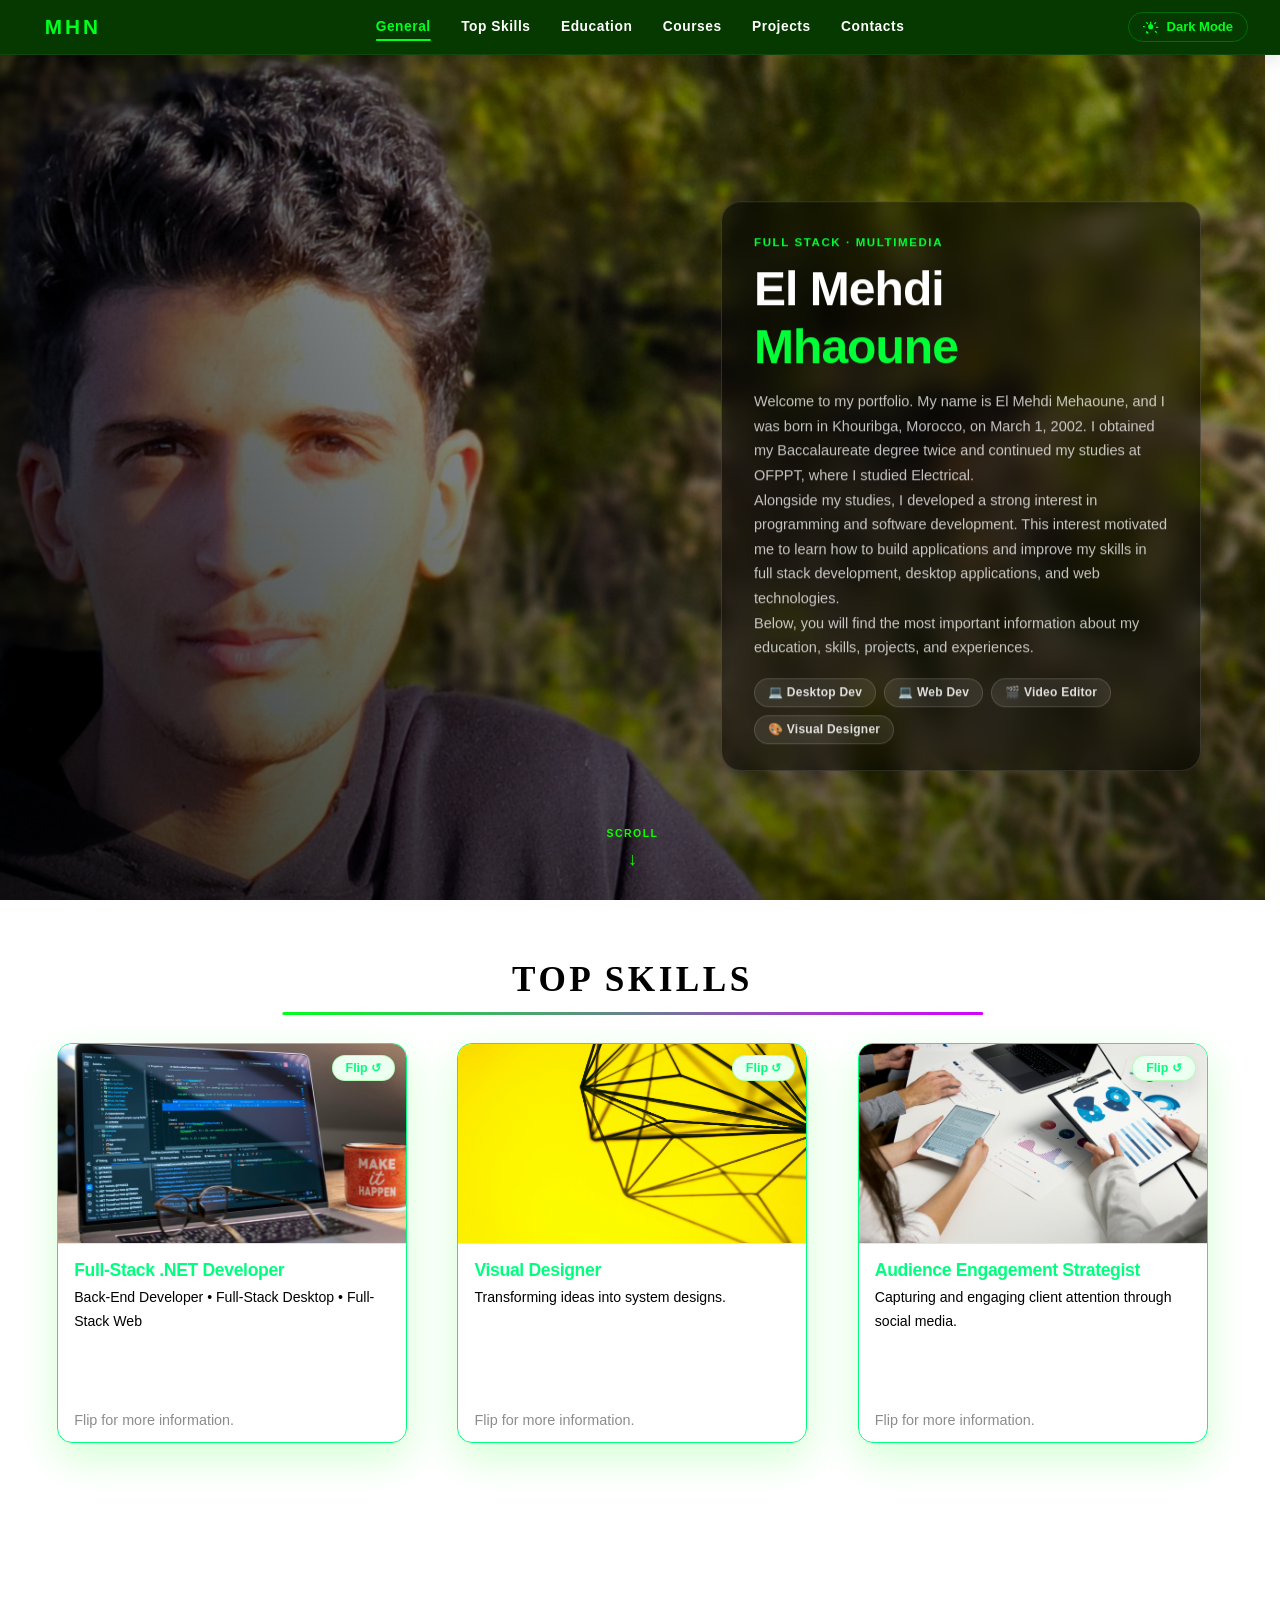
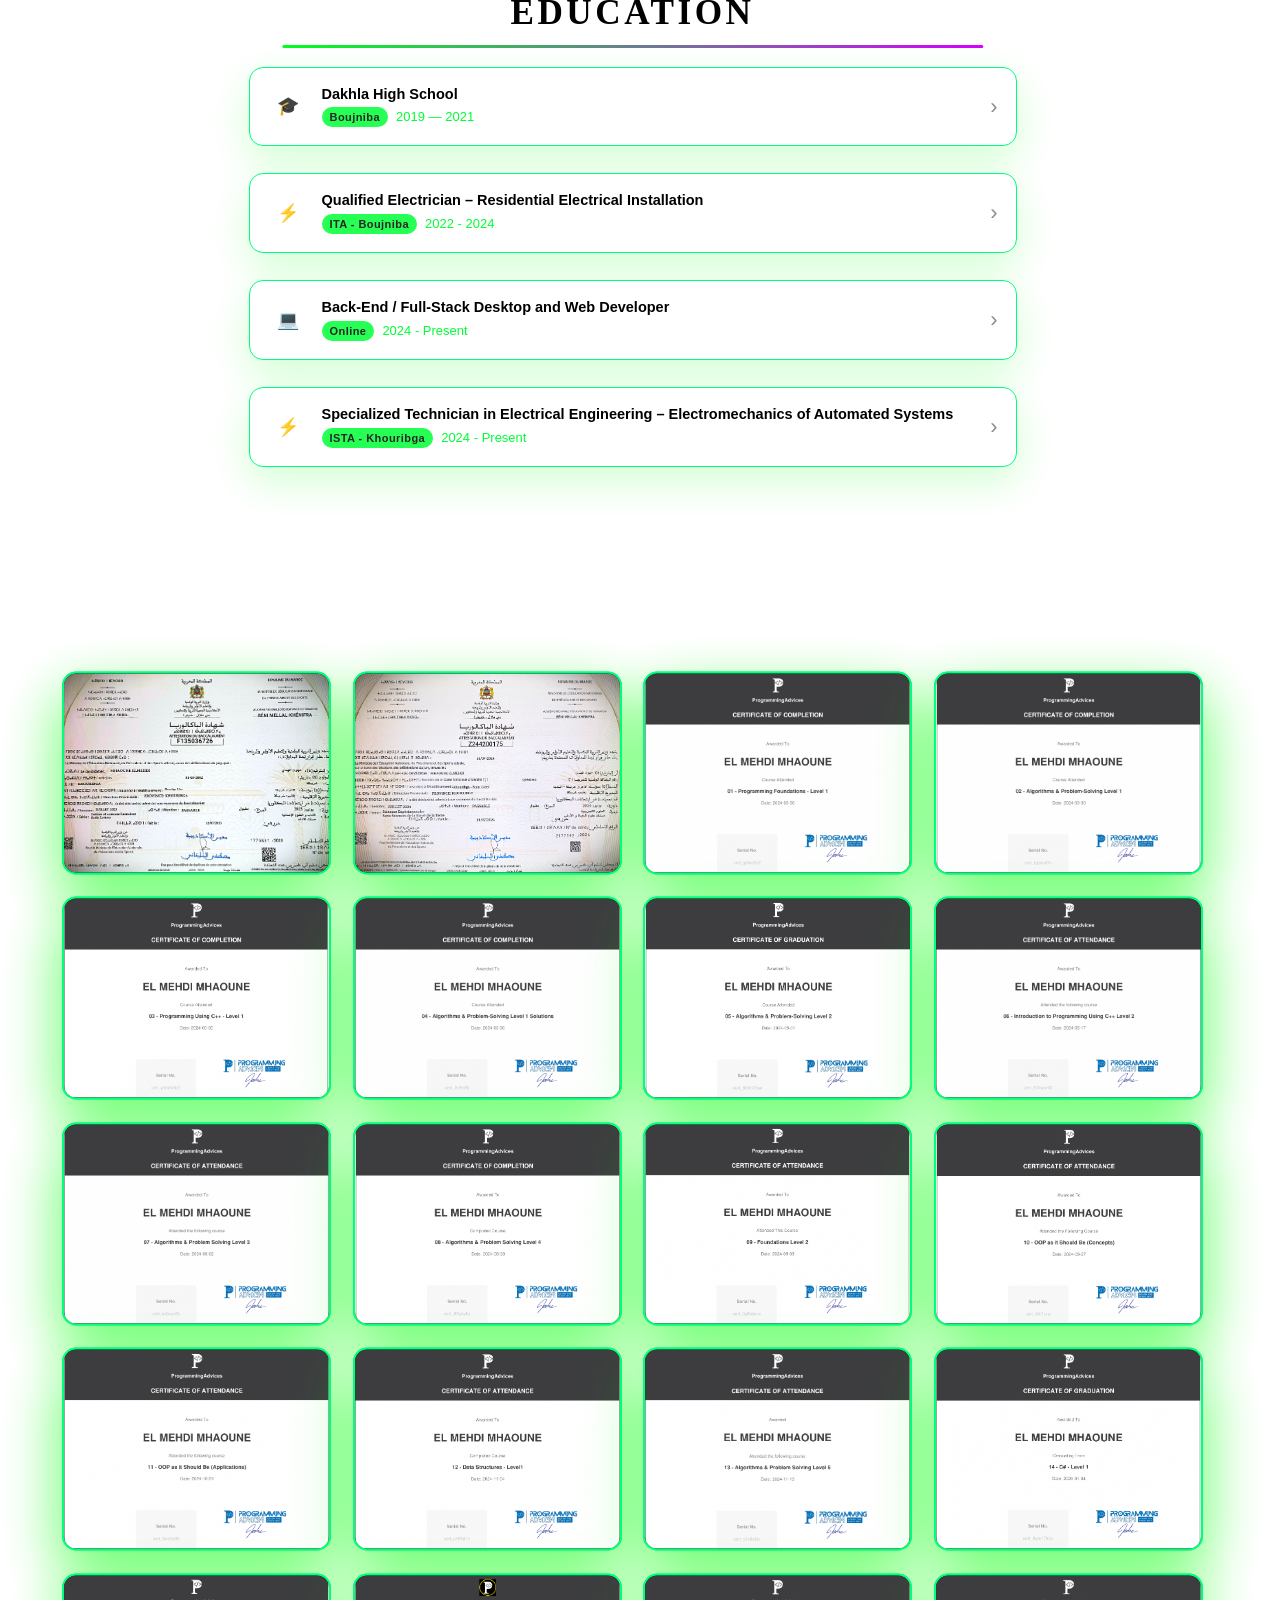
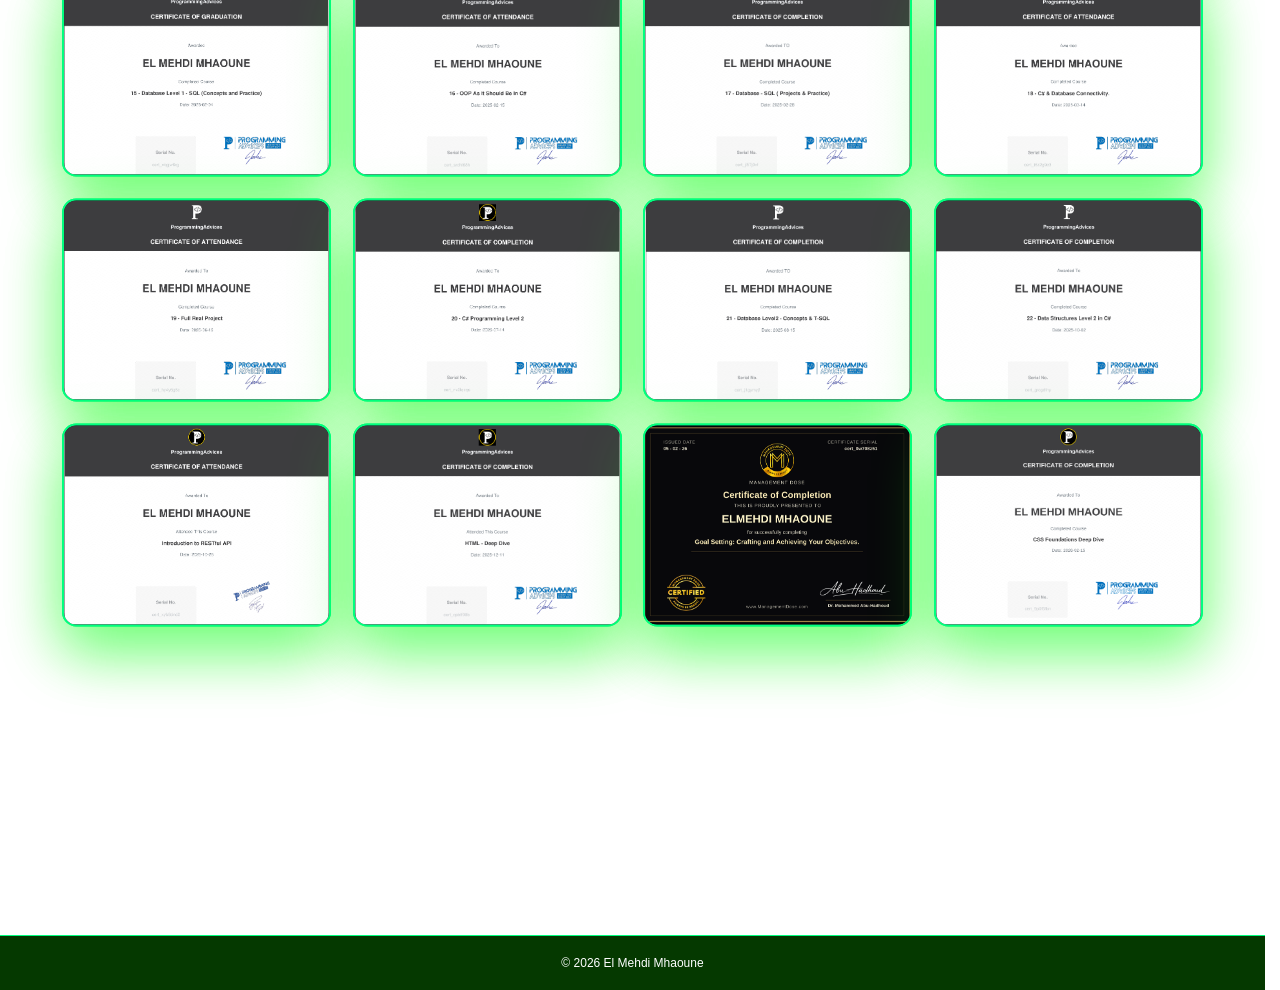
==== index.html @ 5d8e8576 "fix: use relative paths for CSS and images" ====
<!doctype html>
<html lang="en">
  <head>
    <meta charset="UTF-8" />
    <meta name="viewport" content="width=device-width, initial-scale=1.0" />
    <title>El Mehdi Mhaoune</title>

    <link rel="stylesheet" href="./CSS/Style/Global.css" />
    <link rel="stylesheet" href="./CSS/Style/Projects.css" />
    <link rel="stylesheet" href="./CSS/CSSAnimations/ProjectsAnimation.css" />
    <link rel="stylesheet" href="./CSS/Style/TopSkills.css" />
    <link rel="stylesheet" href="./CSS/CSSAnimations/TopSkillsAnimation.css" />
    <link rel="stylesheet" href="./CSS/Style/General.css" />
    <link rel="stylesheet" href="./CSS/CSSAnimations/GeneralAnimation.css" />
    <link rel="stylesheet" href="./CSS/Style/Contacts.css" />
    <link rel="stylesheet" href="./CSS/CSSAnimations/ContactsAnimation.css" />
    <link rel="stylesheet" href="./CSS/Style/certifications.css" />
    <link
      rel="stylesheet"
      href="./CSS/CSSAnimations/certificationsAnimation.css"
    />
    <link rel="stylesheet" href="./CSS/Style/Educations.css" />
    <link rel="stylesheet" href="./CSS/CSSAnimations/EducationsAnimation.css" />

    <script src="./JS/Global.js" defer></script>
    <script src="./JS/Projects.js" defer></script>
    <script src="./JS/General.js" defer></script>
    <script src="./JS/TopSkills.js" defer></script>
    <script src="./JS/Education.js" defer></script>
    <script src="./JS/certifications.js" defer></script>
    <script src="./JS/Contacts.js" defer></script>
  </head>

  <body>
    <nav>
      <div class="nav-inner">
        <a class="nav-brand" href="#general">MHN</a>

        <ul>
          <li><a href="#general">General</a></li>
          <li><a href="#TopSkills">Top Skills</a></li>
          <li><a href="#education">Education</a></li>
          <li><a href="#certifications">Courses</a></li>
          <li><a href="#projects">Projects</a></li>
          <li><a href="#contacts">Contacts</a></li>
        </ul>

        <button
          id="themeToggle"
          class="theme-toggle"
          type="button"
          aria-pressed="false"
          aria-label="Toggle dark or light theme"
        >
          <svg viewBox="0 0 24 24" aria-hidden="true">
            <path
              fill="currentColor"
              d="M12 4a1 1 0 0 1 1 1V7a1 1 0 0 1-2 0V5a1 1 0 0 1 1-1Zm0 12a4 4 0 1 0 0-8 4 4 0 0 0 0 8Zm8-5a1 1 0 0 1 1 1h2a1 1 0 0 1 0 2h-2a1 1 0 0 1-1-1 1 1 0 0 1 1-1ZM3 12a1 1 0 0 1-1 1H0a1 1 0 0 1 0-2h2a1 1 0 0 1 1 1Zm15.66 6.66a1 1 0 0 1 1.41 0l1.42 1.42a1 1 0 0 1-1.42 1.41l-1.41-1.41a1 1 0 0 1 0-1.42ZM4.93 4.93a1 1 0 0 1 1.41 0L7.76 6.34A1 1 0 0 1 6.34 7.76L4.93 6.34a1 1 0 0 1 0-1.41Zm0 14.14a1 1 0 0 1 1.41 0l1.41 1.41A1 1 0 0 1 6.34 22.9l-1.41-1.41a1 1 0 0 1 0-1.41ZM19.07 4.93a1 1 0 0 1 1.41 0 1 1 0 0 1 0 1.41l-1.41 1.41A1 1 0 0 1 17.66 6.34l1.41-1.41Z"
            />
          </svg>
          <span>Toggle Theme</span>
        </button>
      </div>
    </nav>

    <main class="maincontainer">
      <!-- ── General ── -->
      <figure id="general" class="MainPicture">
        <!-- Background image -->
        <img class="bg" src="./Images/Mypicture.jpg" alt="El Mehdi Mhaoune" />

        <!-- Filter overlay -->
        <div class="bg-overlay"></div>

        <!-- Info card -->
        <div class="card">
          <div class="card-eyebrow">Full Stack · Multimedia</div>
          <h1 class="title">
            El Mehdi<br /><span class="title-accent">Mhaoune</span>
          </h1>
          <p class="description">
            Welcome to my portfolio. My name is El Mehdi Mehaoune, and I was
            born in Khouribga, Morocco, on March 1, 2002. I obtained my
            Baccalaureate degree twice and continued my studies at OFPPT, where
            I studied Electrical.<br />
            Alongside my studies, I developed a strong interest in programming
            and software development. This interest motivated me to learn how to
            build applications and improve my skills in full stack development,
            desktop applications, and web technologies.<br />
            Below, you will find the most important information about my
            education, skills, projects, and experiences.
          </p>
          <div class="card-tags">
            <span class="tag">💻 Desktop Dev</span>
            <span class="tag">💻 Web Dev</span>
            <span class="tag">🎬 Video Editor</span>
            <span class="tag">🎨 Visual Designer</span>
          </div>
        </div>

        <!-- Scroll hint -->
        <div class="scroll-hint">
          <span class="scroll-label">Scroll</span>
          <span class="scroll-arrow">↓</span>
        </div>
      </figure>

      <!-- ── Top Skills ── -->
      <section id="TopSkills" class="TopSkills">
        <h2 class="section-title">Top Skills</h2>
        <div class="TopSkillsContainer">
          <!-- Skill 1 -->
          <div class="tile" id="tile1">
            <div class="flip">
              <!-- Front -->
              <article class="face front">
                <img
                  class="hero"
                  src="./Images/Development_Picture.jpg"
                  loading="lazy"
                  alt="Full Stack Developer"
                />
                <div class="pad">
                  <h2 class="title">Full-Stack .NET Developer</h2>
                  <p class="tsmeta">
                    Back-End Developer • Full-Stack Desktop • Full-Stack Web
                  </p>
                </div>
                <div class="pad" style="padding-top: 0">
                  <p class="excerpt" style="color: var(--muted)">
                    Flip for more information.
                  </p>
                </div>
                <button class="flip-btn" data-tile="tile1">Flip ↺</button>
              </article>
              <!-- Back -->
              <article class="face back">
                <div class="back-pad">
                  <h2 class="title">Full-Stack .NET Developer</h2>
                  <p class="tsmeta">
                    Back-End Developer • Full-Stack Desktop • Full-Stack Web
                  </p>
                  <p class="excerpt">
                    Develop software projects using C++ and C# (.NET Framework),
                    building Windows Forms and Console applications. Currently
                    expanding into web development with HTML, CSS, and
                    JavaScript.
                  </p>
                </div>
                <div class="actions">
                  <button
                    class="read-more"
                    onclick="
                      document
                        .getElementById('projects')
                        .scrollIntoView({ behavior: 'smooth' })
                    "
                  >
                    See Projects
                  </button>
                  <button class="btn" data-tile="tile1">↩ Back</button>
                </div>
              </article>
            </div>
          </div>

          <!-- Skill 2 -->
          <div class="tile" id="tile2">
            <div class="flip">
              <!-- Front -->
              <article class="face front">
                <img
                  class="hero"
                  src="./Images/Visual_Designer.jpg"
                  loading="lazy"
                  alt="Visual Designer"
                />
                <div class="pad">
                  <h2 class="title">Visual Designer</h2>
                  <p class="tsmeta">Transforming ideas into system designs.</p>
                </div>
                <div class="pad" style="padding-top: 0">
                  <p class="excerpt" style="color: var(--muted)">
                    Flip for more information.
                  </p>
                </div>
                <button class="flip-btn" data-tile="tile2">Flip ↺</button>
              </article>
              <!-- Back -->
              <article class="face back">
                <div class="back-pad">
                  <h2 class="title">Visual Designer</h2>
                  <p class="tsmeta">Transforming ideas into system designs.</p>
                  <p class="excerpt">
                    Able to transform ideas into visual designs, including
                    logos, presentations, and applications. Skilled at combining
                    colors effectively and creating well-structured layouts with
                    proper visual balance.
                  </p>
                </div>
                <div class="actions">
                  <button class="btn" data-tile="tile2">↩ Back</button>
                </div>
              </article>
            </div>
          </div>

          <!-- Skill 3 -->
          <div class="tile" id="tile3">
            <div class="flip">
              <!-- Front -->
              <article class="face front">
                <img
                  class="hero"
                  src="./Images/marketing.jpg"
                  loading="lazy"
                  alt="Audience Engagement"
                />
                <div class="pad">
                  <h2 class="title">Audience Engagement Strategist</h2>
                  <p class="tsmeta">
                    Capturing and engaging client attention through social
                    media.
                  </p>
                </div>
                <div class="pad" style="padding-top: 0">
                  <p class="excerpt" style="color: var(--muted)">
                    Flip for more information.
                  </p>
                </div>
                <button class="flip-btn" data-tile="tile3">Flip ↺</button>
              </article>
              <!-- Back -->
              <article class="face back">
                <div class="back-pad">
                  <h2 class="title">Audience Engagement Strategist</h2>
                  <p class="tsmeta">
                    Capturing and engaging client attention through social
                    media.
                  </p>
                  <p class="excerpt">
                    Content Engagement Specialist leveraging consumer psychology
                    to attract and retain audience attention. Proficient in
                    video and photo editing, producing high-quality visual
                    content for presentations, social media, and marketing
                    materials.
                  </p>
                </div>
                <div class="actions">
                  <button class="btn" data-tile="tile3">↩ Back</button>
                </div>
              </article>
            </div>
          </div>
        </div>
      </section>

      <!-- ── Education ── -->
      <section id="education" class="educations">
        <h2 class="section-title">Education</h2>

        <div class="edu-timeline">
          <details class="edu-card" style="--i: 1">
            <summary class="edu-summary">
              <span class="edu-icon">🎓</span>
              <span class="edu-summary-body">
                <span class="edu-title">Dakhla High School</span>
                <span class="edu-meta">
                  <span class="edu-badge">Boujniba</span>
                  <span class="when">2019 — 2021</span>
                </span>
              </span>
              <span class="edu-arrow">›</span>
            </summary>
            <div class="edu-body">
              <ul class="clean muted">
                <li>
                  I studied at Dakhla Qualifying High School for two years, but
                  I was not successful in obtaining the Baccalaureate diploma.
                  After two years, I decided to pursue it again and obtained a
                  Baccalaureate in Literature and Human Sciences, followed by
                  another Baccalaureate in Life and Earth Sciences through the
                  Free Baccalaureate (Bac Libre) system.
                </li>
              </ul>
            </div>
          </details>

          <details class="edu-card" style="--i: 2">
            <summary class="edu-summary">
              <span class="edu-icon">⚡</span>
              <span class="edu-summary-body">
                <span class="edu-title"
                  >Qualified Electrician – Residential Electrical
                  Installation</span
                >
                <span class="edu-meta">
                  <span class="edu-badge">ITA - Boujniba</span>
                  <span class="when">2022 - 2024</span>
                </span>
              </span>
              <span class="edu-arrow">›</span>
            </summary>
            <div class="edu-body">
              <ul class="clean muted">
                <li>
                  I studied at ITA Boujniba for two years, where I developed
                  several practical skills during my training. I learned how to
                  install a complete residential electrical system from scratch,
                  including wiring, circuit installation, and safety procedures.
                  I also learned how to diagnose electrical faults and
                  troubleshoot problems in electrical installations, trying to
                  find appropriate and effective solutions. In addition, I
                  gained hands-on experience working with electrical tools and
                  equipment, reading basic electrical diagrams, and following
                  proper installation standards.
                </li>
              </ul>
            </div>
          </details>

          <details class="edu-card" style="--i: 3">
            <summary class="edu-summary">
              <span class="edu-icon">💻</span>
              <span class="edu-summary-body">
                <span class="edu-title"
                  >Back-End / Full-Stack Desktop and Web Developer</span
                >
                <span class="edu-meta">
                  <span class="edu-badge">Online</span>
                  <span class="when">2024 - Present</span>
                </span>
              </span>
              <span class="edu-arrow">›</span>
            </summary>
            <div class="edu-body">
              <ul class="clean muted">
                <li>
                  Over the past two years, I have built a solid foundation in
                  software development by learning several programming
                  languages, frameworks, and development practices. I studied
                  programming with C++ and C#, focusing on problem-solving
                  techniques using algorithms and data structures. During this
                  period, I practiced solving programming problems and
                  implementing efficient solutions using structured logic.
                </li>
                <li>
                  I gained experience with the .NET Framework and .NET Core,
                  applying Object-Oriented Programming principles to design
                  maintainable and scalable applications. I also learned how to
                  structure applications using the Three-Tier Architecture,
                  separating the presentation, business logic, and data access
                  layers.
                </li>
                <li>
                  On the data side, I worked extensively with SQL, writing
                  queries, designing Relational Schema, and modeling databases
                  using Entity–Relationship Diagram. I used ADO.NET and Language
                  Integrated Query to interact with databases and manipulate
                  data efficiently within applications.
                </li>
                <li>
                  I also developed desktop applications using Windows Forms and
                  explored lower-level system interaction through the Win32 API.
                  In addition, I gained basic knowledge of web technologies such
                  as HTML, CSS, and JavaScript, as well as building and
                  interacting with Application Programming Interface services.
                </li>
                <li>
                  Throughout this learning process, I built several practical
                  projects that helped me strengthen my skills in debugging,
                  writing clean and maintainable code, and understanding how to
                  design complete software solutions from database design to
                  user interface implementation.
                </li>
              </ul>
            </div>
          </details>

          <details class="edu-card" style="--i: 4">
            <summary class="edu-summary">
              <span class="edu-icon">⚡</span>
              <span class="edu-summary-body">
                <span class="edu-title"
                  >Specialized Technician in Electrical Engineering –
                  Electromechanics of Automated Systems</span
                >
                <span class="edu-meta">
                  <span class="edu-badge">ISTA - Khouribga</span>
                  <span class="when">2024 - Present</span>
                </span>
              </span>
              <span class="edu-arrow">›</span>
            </summary>
            <div class="edu-body">
              <ul class="clean muted">
                <li>
                  During my training as a Specialized Technician in Electrical
                  Engineering – Electromechanics of Automated Systems at OFPPT,
                  I learned the basic fundamentals of industrial electricity and
                  electromechanical systems. I gained basic knowledge in reading
                  electrical diagrams, understanding electrical components, and
                  working with electrical panels (tableaux électriques). I
                  studied the principles of direct current (DC) and alternating
                  current (AC) and how they are used in electrical systems.
                </li>
                <li>
                  I was also introduced to industrial automation, including
                  basic work with TIA Portal and Siemens programs for PLC
                  systems. In addition, I gained introductory knowledge of
                  electronic circuit design using Proteus Design Suite, and
                  learned to use basic electrical tools and measurement devices
                  while following electrical safety practices.
                </li>
              </ul>
            </div>
          </details>
        </div>
      </section>

      <!-- ── certifications ── -->
      <section id="certifications" class="certifications">
        <h2 class="section-title">Certifications</h2>
        <div class="gallery" aria-label="Curated image grid">
          <!-- BAC Lettre -->
          <figure class="tile">
            <img
              class="thumb"
              src="/Images/BAC Lettre.png"
              loading="lazy"
              alt="Literature and Human Sciences"
            />
            <a href="#" aria-label="Open 1"></a>
            <figcaption class="caption">
              <span class="meta"
                ><span class="chip">Literature and Human Sciences</span>High
                schools Ibn Yassin – Khouribga</span
              >
            </figcaption>
            <div class="tile-description" hidden>
              <h3>Baccalaureate in Literature and Human Sciences</h3>
              <p>
                I obtained my Baccalaureate (free track) in Literature and Human
                Sciences at Lycée Ibn Yassin – Khouribga
              </p>
            </div>
          </figure>

          <!-- BAC SVT -->
          <figure class="tile">
            <img
              class="thumb"
              src="/Images/BAC SVT.png"
              loading="lazy"
              alt="Life and Earth Sciences"
            />
            <a href="#" aria-label="Open 2"></a>
            <figcaption class="caption">
              <span class="meta"
                ><span class="chip">Life and Earth Sciences</span>High schools
                Ibn Yassin – Khouribga</span
              >
            </figcaption>
            <div class="tile-description" hidden>
              <h3>Baccalaureate in Life and Earth Sciences</h3>
              <p>
                I obtained my Baccalaureate (free track) in Life and Earth
                Sciences at Lycée Ibn Yassin – Khouribga
              </p>
            </div>
          </figure>

          <!-- 1 -->
          <figure class="tile">
            <img
              class="thumb"
              src="/Images/Course N1.png"
              loading="lazy"
              alt="Course N1"
            />
            <a href="#" aria-label="Open 3"></a>
            <figcaption class="caption">
              <span class="meta"
                ><span class="chip">Foundations</span>Programming Advices</span
              >
            </figcaption>
            <div class="tile-description" hidden>
              <h3>Programming Foundations – Level 1</h3>
              <p>
                In this course I learned the fundamental concepts of programming
                before starting to write code. I understood how computers work,
                how data is represented and processed, and the difference
                between data, information, knowledge, and wisdom. I learned
                number systems like binary, hexadecimal, and octal and how to
                convert between them. I also learned about bits, bytes, memory
                concepts, and computer performance. The course introduced
                programming languages, translation tools like compilers and
                interpreters, and basic programming concepts such as variables,
                constants, and operations. This course helped me build a strong
                foundation and understand how computers think before learning
                any programming language.
              </p>
            </div>
          </figure>

          <!-- 2 -->
          <figure class="tile">
            <img
              class="thumb"
              src="/Images/Course N2.png"
              loading="lazy"
              alt="Course N2"
            />
            <a href="#" aria-label="Open 4"></a>
            <figcaption class="caption">
              <span class="meta"
                ><span class="chip">Problem Solving</span>Programming
                Advices</span
              >
            </figcaption>
            <div class="tile-description" hidden>
              <h3>Course: Algorithms and Problem Solving – Level 1</h3>
              <p>
                In this course I learned how to think and solve problems before
                writing code. I understood what an algorithm is and how to
                analyze problems logically. I practiced breaking complex
                problems into simple steps and designing solutions using
                flowcharts. I also learned how to identify inputs, processes,
                decisions, and outputs when solving problems. Through many
                practical exercises, this course helped me improve my
                problem-solving skills and build the right mindset for
                programming before using any programming language.
              </p>
            </div>
          </figure>

          <!-- 3 -->
          <figure class="tile">
            <img
              class="thumb"
              src="/Images/Course N3.png"
              loading="lazy"
              alt="Course N3"
            />
            <a href="#" aria-label="Open 5"></a>
            <figcaption class="caption">
              <span class="meta"
                ><span class="chip">C++</span>Programming Advices</span
              >
            </figcaption>
            <div class="tile-description" hidden>
              <h3>Course: Introduction to Programming with C++ – Level 1</h3>
              <p>
                In this course I learned the basics of programming using C++. I
                understood how to translate problem-solving thinking into real
                code. I practiced writing C++ programs using variables, data
                types, input and output, operators, conditions, and loops. I
                also learned how to organize code using functions and work with
                arrays, structures, and enums. This course helped me understand
                C++ as a programming tool and strengthened my ability to build
                structured programs and apply logical thinking in real coding.
              </p>
            </div>
          </figure>

          <!-- 4 -->
          <figure class="tile">
            <img
              class="thumb"
              src="/Images/Course N4.png"
              loading="lazy"
              alt="Course N4"
            />
            <a href="#" aria-label="Open 6"></a>
            <figcaption class="caption">
              <span class="meta"
                ><span class="chip">Clean Code</span>Programming Advices</span
              >
            </figcaption>
            <div class="tile-description" hidden>
              <h3>
                Course: Algorithms & Problem-Solving – Level 1 (Solutions)
              </h3>
              <p>
                In this course I improved my problem-solving skills by solving
                the same problems again using C++ with a clean and structured
                approach. I learned how to transform simple solutions into clean
                and readable code by applying the divide and conquer technique.
                I practiced breaking problems into smaller sub-problems and
                building solutions using small reusable functions. This course
                helped me reduce repeated code, improve code organization, and
                write programs that are easier to understand, maintain, and
                extend.
              </p>
            </div>
          </figure>

          <!-- 5 -->
          <figure class="tile">
            <img
              class="thumb"
              src="/Images/Course N5.png"
              loading="lazy"
              alt="Course N5"
            />
            <a href="#" aria-label="Open 7"></a>
            <figcaption class="caption">
              <span class="meta"
                ><span class="chip">Problem-Solving</span>Programming
                Advices</span
              >
            </figcaption>
            <div class="tile-description" hidden>
              <h3>Course: Algorithms & Problem-Solving – Level 2</h3>
              <p>
                In this course I practiced solving more complex programming
                problems using C++. I worked on many exercises that helped me
                improve my problem-solving speed and logical thinking. I learned
                new solution ideas by studying professional solutions and
                applying clean code and divide and conquer techniques. The
                course also introduced real programming projects, which helped
                me gain practical experience and move from solving problems to
                building complete programs.
              </p>
            </div>
          </figure>

          <!-- 6 -->
          <figure class="tile">
            <img
              class="thumb"
              src="/Images/Course N6.png"
              loading="lazy"
              alt="Course N6"
            />
            <a href="#" aria-label="Open 8"></a>
            <figcaption class="caption">
              <span class="meta"
                ><span class="chip">C++ – Level 2</span>Programming
                Advices</span
              >
            </figcaption>
            <div class="tile-description" hidden>
              <h3>Course: Introduction to Programming Using C++ – Level 2</h3>
              <p>
                In this course I learned advanced C++ programming concepts and
                improved my control over how programs work. I practiced
                debugging programs using professional tools and learned how to
                analyze execution step by step. I understood memory concepts
                such as pointers, references, stack and heap, and dynamic memory
                allocation. I also learned advanced functions, vectors, file
                handling, and exception handling. This course helped me write
                more reliable programs and understand deeply how C++ manages
                memory and program behavior.
              </p>
            </div>
          </figure>

          <!-- 7 -->
          <figure class="tile">
            <img
              class="thumb"
              src="/Images/Course N7.png"
              loading="lazy"
              alt="Course N7"
            />
            <a href="#" aria-label="Open 9"></a>
            <figcaption class="caption">
              <span class="meta"
                ><span class="chip">Problem Solving</span>Programming
                Advices</span
              >
            </figcaption>
            <div class="tile-description" hidden>
              <h3>Course: Algorithms & Problem Solving – Level 3</h3>
              <p>
                In this course I strengthened my programming experience by
                solving more advanced algorithmic problems using C++. I
                practiced applying clean code principles and the divide and
                conquer approach while working on challenging exercises. This
                course helped me improve my problem-solving speed, recognize
                common patterns, and handle more complex problems with
                confidence. I also worked on real programming projects, which
                helped me move from solving individual problems to building
                complete and structured programs.
              </p>
            </div>
          </figure>

          <!-- 8 -->
          <figure class="tile">
            <img
              class="thumb"
              src="/Images/Course N8.png"
              loading="lazy"
              alt="Course N8"
            />
            <a href="#" aria-label="Open 10"></a>
            <figcaption class="caption">
              <span class="meta"
                ><span class="chip">Problem Solving</span>Programming
                Advices</span
              >
            </figcaption>
            <div class="tile-description" hidden>
              <h3>Course: Algorithms & Problem Solving – Level 4</h3>
              <p>
                In this course I strengthened my programming experience by
                solving many advanced algorithmic problems using C++. I
                practiced applying clean code principles and divide and conquer
                techniques while working on a large set of challenging problems.
                This course helped me improve my analytical thinking, handle
                complex logic, and maintain structured solutions even with
                bigger problems. I also worked on realistic programming projects
                that helped me gain deeper experience and prepare for real-world
                programming challenges.
              </p>
            </div>
          </figure>

          <!-- 9 -->
          <figure class="tile">
            <img
              class="thumb"
              src="/Images/Course N9.png"
              loading="lazy"
              alt="Course N9"
            />
            <a href="#" aria-label="Open 11"></a>
            <figcaption class="caption">
              <span class="meta"
                ><span class="chip">Networking</span>Programming Advices</span
              >
            </figcaption>
            <div class="tile-description" hidden>
              <h3>Course: Foundation level 2</h3>
              <p>
                I learned how networks work and how devices connect and
                communicate. I learned about network types (LAN, MAN, WAN),
                components (routers, switches, modems), and their roles. I
                learned how data is sent in packets and how TCP ensures reliable
                delivery. I learned about IPv4 and IPv6, subnet masks, NAT,
                DHCP, ports and sockets, and MAC addresses. I learned how VPNs
                secure connections, the difference between Internet and WWW, how
                browsers and HTTP/HTTPS work, and how domains, URLs, subdomains,
                and DNS identify and locate web resources. I also learned how
                FTP transfers files between client and server. This course gave
                me a clear understanding of networking, internet protocols, and
                web addressing, and how all these parts work together to make
                the internet function.
              </p>
            </div>
          </figure>

          <!-- 10 -->
          <figure class="tile">
            <img
              class="thumb"
              src="/Images/Course N10.png"
              loading="lazy"
              alt="Course N10"
            />
            <a href="#" aria-label="Open 12"></a>
            <figcaption class="caption">
              <span class="meta"
                ><span class="chip">OOP</span>Programming Advices</span
              >
            </figcaption>
            <div class="tile-description" hidden>
              <h3>Course: OOP as it Should Be – Concepts</h3>
              <p>
                In this course I learned Object-Oriented Programming (OOP) the
                right way, focusing on design rather than just syntax. I
                practiced designing and using classes and objects correctly,
                understanding how objects work in memory, and applying concepts
                like encapsulation, abstraction, constructors, destructors, and
                copy constructors. I also learned to use static members,
                inheritance, polymorphism, virtual functions, and dynamic
                binding properly. In addition, I explored interfaces, abstract
                classes, and pure virtual functions, and practiced organizing
                code using libraries and reusable components. Through small
                projects like a calculator, string library, date library, and
                period class design, I applied OOP concepts to real problems,
                reinforcing clean and maintainable design thinking. This course
                helped me move from procedural coding to confident OOP-based
                design.
              </p>
            </div>
          </figure>

          <!-- 11 -->
          <figure class="tile">
            <img
              class="thumb"
              src="/Images/Course N11.png"
              loading="lazy"
              alt="Course N11"
            />
            <a href="#" aria-label="Open 13"></a>
            <figcaption class="caption">
              <span class="meta"
                ><span class="chip">OOP 2</span>Programming Advices</span
              >
            </figcaption>
            <div class="tile-description" hidden>
              <h3>Course: OOP as it Should Be – Applications</h3>
              <p>
                In this course I learned how to apply Object-Oriented
                Programming (OOP) concepts to build real-world applications and
                complete software systems. I practiced designing and structuring
                large programs using encapsulation, abstraction, inheritance,
                and polymorphism. I also learned to create reusable libraries,
                handle permissions, validation, logging, and apply security
                rules professionally. Through project-based learning, I built
                systems like a utility library, input & validation library, a
                complete bank system with users, login, logs, and multiple
                extensions, and a currency exchange system. This course helped
                me move from understanding OOP concepts to executing them in
                real software, managing complexity, and writing maintainable,
                scalable, and professional OOP code.
              </p>
            </div>
          </figure>

          <!-- 12 -->
          <figure class="tile">
            <img
              class="thumb"
              src="/Images/Course N12.png"
              loading="lazy"
              alt="Course N12"
            />
            <a href="#" aria-label="Open 14"></a>
            <figcaption class="caption">
              <span class="meta"
                ><span class="chip">Data Structures</span>Programming
                Advices</span
              >
            </figcaption>
            <div class="tile-description" hidden>
              <h3>Course: Data Structures – Level 1</h3>
              <p>
                In this course I learned how to organize and manage data
                efficiently using core data structures. I practiced working with
                arrays, matrices, stacks, queues, vectors, and linked lists
                (singly, doubly, and circular). I also learned the concept of
                Abstract Data Types (ADT), basic maps and unions, and how to
                analyze performance using Time & Space Complexity (Big O
                notation). Through practical exercises, I understood why each
                data structure exists, when to use it, and how to perform
                operations like insert, delete, and find correctly. This course
                helped me build a solid foundation in data structures, preparing
                me for advanced structures, algorithms, and real-world
                problem-solving.
              </p>
            </div>
          </figure>

          <!-- 13 -->
          <figure class="tile">
            <img
              class="thumb"
              src="/Images/Course N13.png"
              loading="lazy"
              alt="Course N13"
            />
            <a href="#" aria-label="Open 15"></a>
            <figcaption class="caption">
              <span class="meta"
                ><span class="chip">Problem Solving</span>Programming
                Advices</span
              >
            </figcaption>
            <div class="tile-description" hidden>
              <h3>Course: Algorithms & Problem Solving – Level 5</h3>
              <p>
                In this course I practiced applying data structures and
                problem-solving skills through real projects and extended
                exercises. I reinforced my understanding of arrays, stacks,
                queues, linked lists, and Big O notation by using them in
                evolving systems with multiple requirements. I learned how to
                solve complex problems using structured thinking, extend
                existing projects safely, and handle growing functionality
                without losing control. Through project-based learning, I gained
                experience simulating real-world software development, including
                changing requirements and feature growth. This course helped me
                consolidate Part One of the programming roadmap, building
                confidence in my algorithmic thinking, data structure usage, and
                readiness for advanced programming and C# desktop development.
              </p>
            </div>
          </figure>

          <!-- 14 -->
          <figure class="tile">
            <img
              class="thumb"
              src="/Images/Course N14.png"
              loading="lazy"
              alt="Course N14"
            />
            <a href="#" aria-label="Open 16"></a>
            <figcaption class="caption">
              <span class="meta"
                ><span class="chip">C#</span>Programming Advices</span
              >
            </figcaption>
            <div class="tile-description" hidden>
              <h3>Course: C# Level 1</h3>
              <p>
                In this course I learned how to set up the C# environment and
                the differences between libraries, frameworks, and platforms. I
                studied the .NET ecosystem, including .NET Framework, .NET Core,
                CLR architecture, and key components like CTS, CLS, JIT, GC, and
                assemblies. I practiced writing C# code, moving from C++ syntax
                to C#, using variables, data types, operators, control flow,
                arrays, type casting, methods, exceptions, and working with
                DateTime and strings. I also learned to handle user input, apply
                loops and conditionals, and perform array operations using
                System.Linq. The course introduced Windows Forms development,
                covering controls like TextBox, PictureBox, ComboBox, ListView,
                ProgressBar, and Dialogs, as well as event handling, drawing,
                and creating small projects such as a Pizza app and Tic-Tac-Toe
                game. Through hands-on projects, I practiced designing
                interactive desktop applications, using containers, menus,
                timers, and notifications. This course helped me build a solid
                foundation in C# programming and Windows Forms, preparing me to
                create complete, professional desktop applications.
              </p>
            </div>
          </figure>

          <!-- 15 -->
          <figure class="tile">
            <img
              class="thumb"
              src="/Images/Course N15.png"
              loading="lazy"
              alt="Course N15"
            />
            <a href="#" aria-label="Open 17"></a>
            <figcaption class="caption">
              <span class="meta"
                ><span class="chip">Database – Level 1</span>Programming
                Advices</span
              >
            </figcaption>
            <div class="tile-description" hidden>
              <h3>Course: Database – Level 1 (SQL: Concepts & Practice)</h3>
              <p>
                In this course I learned the foundations of databases and how to
                use SQL effectively as a core programming skill. I studied
                database concepts, including NULL, redundancy, integrity,
                constraints, and the difference between data structures and
                databases. I practiced designing databases correctly using ERD,
                converting them into relational schemas, and applying primary
                and foreign keys. I learned to write SQL confidently, covering
                DDL commands (Create, Alter, Drop), DML commands (Insert,
                Update, Delete), and queries using Select, Where, Group By,
                Having, and Joins. I also learned to use views and indexes
                properly, apply normalization (1NF → 3NF and beyond), and
                understand how design decisions affect database performance.
                Through practical exercises and real examples, I gained
                experience building database-driven applications and ensuring
                they are scalable, efficient, and maintainable. This course
                helped me master database design and SQL, saving development
                time and preparing me for advanced backend and database courses.
              </p>
            </div>
          </figure>

          <!-- 16 -->
          <figure class="tile">
            <img
              class="thumb"
              src="/Images/Course N16.png"
              loading="lazy"
              alt="Course N16"
            />
            <a href="#" aria-label="Open 18"></a>
            <figcaption class="caption">
              <span class="meta"
                ><span class="chip">OOP - C#</span>Programming Advices</span
              >
            </figcaption>
            <div class="tile-description" hidden>
              <h3>Course: OOP as It Should Be in C#</h3>
              <p>
                In this course I learned how to apply object-oriented
                programming principles correctly in C#. I practiced designing
                classes and objects with proper encapsulation, using access
                modifiers and properties instead of exposing fields. I learned
                to work with constructors, destructors, static members, and
                static classes effectively. I studied and applied the four OOP
                principles—encapsulation, abstraction, inheritance, and
                polymorphism—through small projects and exercises. I worked with
                abstract classes, interfaces, method overriding vs hiding,
                upcasting and downcasting, composition vs inheritance, sealed
                classes, and partial classes. The course emphasized writing
                clean, extensible, and maintainable OOP code, building reusable
                class libraries, and making design decisions that control
                complexity. It helped me bridge my theoretical OOP knowledge
                into practical C# programming and prepared me for larger,
                enterprise-level backend systems.
              </p>
            </div>
          </figure>

          <!-- 17 -->
          <figure class="tile">
            <img
              class="thumb"
              src="/Images/Course N17.png"
              loading="lazy"
              alt="Course N17"
            />
            <a href="#" aria-label="Open 19"></a>
            <figcaption class="caption">
              <span class="meta"
                ><span class="chip">Database – SQL</span>Programming
                Advices</span
              >
            </figcaption>
            <div class="tile-description" hidden>
              <h3>Course: Database – SQL (Projects & Practice)</h3>
              <p>
                In this course I learned how to turn database knowledge into
                real SQL mastery through hands-on projects. I practiced
                designing complete databases from requirements, converting them
                into ERDs and relational schemas, and applying normalization
                correctly in real scenarios. I worked with real datasets and
                learned how design choices affect performance and scalability. I
                built fluency in SQL by solving 50+ practical problems covering
                filtering, sorting, grouping, aggregation, complex joins,
                subqueries, views, calculated columns, CASE statements, UNIONs,
                EXISTS, and conditional logic. I also handled real-world
                scenarios such as clinics, libraries, clubs, rentals, online
                stores, self-referential relationships, GUID usage, and data
                importing. The course emphasized professional, performance-aware
                SQL, reinforcing habits for speed, confidence, and correctness,
                preparing me to handle large, production-ready databases and
                backend systems efficiently.
              </p>
            </div>
          </figure>

          <!-- 18 -->
          <figure class="tile">
            <img
              class="thumb"
              src="/Images/Course N18.png"
              loading="lazy"
              alt="Course N18"
            />
            <a href="#" aria-label="Open 20"></a>
            <figcaption class="caption">
              <span class="meta"
                ><span class="chip">ADO.NET</span>Programming Advices</span
              >
            </figcaption>
            <div class="tile-description" hidden>
              <h3>Course: C# & Database Connectivity (ADO.NET Foundations)</h3>
              <p>
                In this course I learned how C# applications communicate with
                databases at a fundamental level using ADO.NET. I practiced
                connecting C# projects to SQL Server, retrieving and
                manipulating data with DataReader, DataTable, DataSet, and
                DataView, and performing full CRUD operations safely using
                parameterized queries. I also learned to handle filtering, IN
                statements, and single-value retrieval with ExecuteScalar. The
                course emphasized proper 3-tier architecture, separating
                Presentation, Business, and Data Access layers, and building
                real-world projects including console and Windows Forms
                applications like a contacts management system. I gained deep
                understanding of data access concepts, performance
                considerations, and the differences between online/offline data
                and speed/flexibility trade-offs. This foundation prepares me to
                use ORMs such as Entity Framework efficiently, debug data access
                issues, and write fast, maintainable, and secure backend code
                without relying on tool-specific shortcuts.
              </p>
            </div>
          </figure>

          <!-- 19 -->
          <figure class="tile">
            <img
              class="thumb"
              src="/Images/Course N19.png"
              loading="lazy"
              alt="Course N19"
            />
            <a href="#" aria-label="Open 21"></a>
            <figcaption class="caption">
              <span class="meta"
                ><span class="chip">Full Real Project</span>Programming
                Advices</span
              >
            </figcaption>
            <div class="tile-description" hidden>
              <h3>
                Course: Full Real Project – DVLD (Driving License Management
                System)
              </h3>
              <p>
                In this course I built a complete, production-style system — the
                DVLD (Driving License Management System) — applying everything I
                learned from programming foundations, OOP in C#, databases, and
                ADO.NET. I designed the database schema, implemented a 3-tier
                architecture with Presentation, Business, and Data Access
                layers, and handled real workflows including user
                authentication, login, permissions, and validation rules. I
                implemented modules for people and user management, application
                types, test types, license issuance, renewal, replacement,
                detainment, international licenses, reports, and history
                tracking. I learned how to translate requirements into tables,
                enforce business rules correctly, and organize a large codebase
                for readability and maintainability. This course reinforced
                professional software development skills by showing how real
                systems grow over time, how modules interact, and how clean
                architecture, OOP, and database practices come together in a
                complete, working application.
              </p>
            </div>
          </figure>

          <!-- 20 -->
          <figure class="tile">
            <img
              class="thumb"
              src="/Images/Course N20.png"
              loading="lazy"
              alt="Course N20"
            />
            <a href="#" aria-label="Open 22"></a>
            <figcaption class="caption">
              <span class="meta"
                ><span class="chip">C# Level 2</span>Programming Advices</span
              >
            </figcaption>
            <div class="tile-description" hidden>
              <h3>Course: C# Programming – Level 2</h3>
              <p>
                In this course I deepened my C# knowledge beyond syntax,
                focusing on advanced programming concepts that make applications
                robust, scalable, and maintainable. I mastered passing data
                between forms, creating reusable User Controls, and implementing
                events and delegates, including Func, Action, Predicate, and
                lambda expressions. I worked with advanced topics such as
                serialization (XML, JSON, Binary), attributes, reflection,
                generics, operator overloading, nullable types, and mutable vs
                immutable types. I learned resource management with using and
                IDisposable, handled concurrency with multithreading,
                async/await, Tasks, and parallel programming, and applied
                Dependency Injection and the Open/Closed Principle. I also
                explored system-level features like Windows Registry,
                App.config, logging with Event Log, and calling stored
                procedures via ADO.NET. Through practice, I gained the ability
                to design, implement, and maintain complex C# systems — building
                real-world applications that are efficient, flexible, and
                enterprise-ready.
              </p>
            </div>
          </figure>

          <!-- 21 -->
          <figure class="tile">
            <img
              class="thumb"
              src="/Images/Course N21.png"
              loading="lazy"
              alt="Course N21"
            />
            <a href="#" aria-label="Open 23"></a>
            <figcaption class="caption">
              <span class="meta"
                ><span class="chip">Database – Level 2</span>Programming
                Advices</span
              >
            </figcaption>
            <div class="tile-description" hidden>
              <h3>Course: Database – Level 2 (Concepts & T-SQL)</h3>
              <p>
                In this course I mastered T-SQL as a true programming language
                inside the database. I learned to write procedural logic using
                variables, IF/ELSE, CASE statements, WHILE loops, and control
                blocks, and I handled errors safely with TRY…CATCH, THROW,
                @@ERROR, and @@ROWCOUNT. I applied transactions to enforce
                consistency, worked with temporary data using table variables
                and temporary tables, and built reusable database logic with
                stored procedures, scalar functions, and table-valued functions.
                I also mastered advanced querying with window functions, paging,
                and recursive CTEs, and automated database tasks with triggers
                while following best security practices. I gained
                performance-aware thinking by understanding indexing, execution
                plans, and query optimization. Through real examples and
                projects, I became confident in designing safe, reusable, and
                high-performance database solutions — turning SQL from a query
                tool into a true programming skill for enterprise and backend
                systems.
              </p>
            </div>
          </figure>

          <!-- 22 -->
          <figure class="tile">
            <img
              class="thumb"
              src="/Images/Course N22.png"
              loading="lazy"
              alt="Course N22"
            />
            <a href="#" aria-label="Open 24"></a>
            <figcaption class="caption">
              <span class="meta"
                ><span class="chip">DS – Level 2</span>Programming Advices</span
              >
            </figcaption>
            <div class="tile-description" hidden>
              <h3>Course: Data Structures – Level 2 in C#</h3>
              <p>
                In this course I mastered advanced data structures in C# with a
                focus on practical usage, performance, and correctness. I
                learned to choose the right collection for each scenario,
                understanding generic vs non-generic collections, avoiding
                boxing/unboxing, and comparing key C# collections such as List,
                ArrayList, Dictionary, Hashtable, HashSet, SortedSet,
                SortedList, and ObservableCollection. I applied advanced
                operations with arrays, including multidimensional and jagged
                arrays, copying strategies, and LINQ integration, while working
                with memory-efficient structures like BitArray. I implemented
                modern language tools such as Tuples, and worked with collection
                interfaces including IEnumerable, ICollection, IList,
                IDictionary, ISet, creating custom collections and using
                IComparable for sorting custom objects. I also gained a solid
                understanding of advanced structures and algorithms including
                Trees (general and binary) with traversals, Graphs (adjacency
                matrix and list), Heaps (min-heap and max-heap), and Priority
                Queues. Through examples, comparisons, and quizzes, I developed
                a mindset to analyze trade-offs in speed, memory, and
                simplicity, preparing myself for deep practice, backend
                development, and high-performance systems in C#. This course
                transformed my understanding from “knowing names” to confidently
                choosing and using data structures in real applications.
              </p>
            </div>
          </figure>

          <!-- API -->
          <figure class="tile">
            <img
              class="thumb"
              src="/Images/Course Introduction to RestFull API.png"
              loading="lazy"
              alt="Introduction to RESTful API"
            />
            <a href="#" aria-label="Open 25"></a>
            <figcaption class="caption">
              <span class="meta"
                ><span class="chip">API</span>Programming Advices</span
              >
            </figcaption>
            <div class="tile-description" hidden>
              <h3>Course: Win32 API & Web APIs (RESTful APIs)</h3>
              <p>
                I learned how to use Win32 API in C# to access Windows system
                features like windows, processes, battery, screen resolution,
                and perform actions such as shutdown or message boxes. I also
                practiced automating Office apps (Word, Excel, PowerPoint,
                Outlook). Additionally, I learned RESTful APIs, HTTP methods
                (GET, POST, PUT, DELETE), endpoints, headers, request/response
                objects, and status codes, understanding how clients and servers
                communicate and exchange data.
              </p>
            </div>
          </figure>

          <!-- HTML -->
          <figure class="tile">
            <img
              class="thumb"
              src="/Images/Course HTML.png"
              loading="lazy"
              alt="HTML Course"
            />
            <a href="#" aria-label="Open 26"></a>
            <figcaption class="caption">
              <span class="meta"
                ><span class="chip">HTML</span>Programming Advices</span
              >
            </figcaption>
            <div class="tile-description" hidden>
              <h3>Course: HTML – Deep Dive</h3>
              <p>
                In this course I mastered HTML as a true web foundation,
                understanding how browsers parse and render pages, and why
                semantics, accessibility, SEO, and performance depend entirely
                on correct HTML. I learned to use semantic elements confidently,
                handle text, images, links, forms, multimedia, graphics, and
                metadata correctly, and structure documents for scalability and
                maintainability. I applied performance-aware techniques such as
                lazy loading, responsive images (srcset, picture), preloading
                resources, and proper navigation structures. I built forms with
                correct methods, validation, and encoding, and managed metadata
                for SEO and social sharing. I also learned how HTML works with
                CSS and JavaScript, creating accessible, meaningful, and
                professional page structures. Through quizzes, examples, and
                reasoning exercises, I developed a mindset to write HTML that
                scales, performs well, and supports maintainable web projects.
                This course transformed my understanding from “knowing tags” to
                designing robust, browser-friendly, and high-quality HTML
                foundations for real-world web development.
              </p>
            </div>
          </figure>

          <!-- Course Goals -->
          <figure class="tile">
            <img
              class="thumb"
              src="/Images/Course Goals Settings.png"
              loading="lazy"
              alt="Goals Settings Course"
            />
            <a href="#" aria-label="Open 28"></a>
            <figcaption class="caption">
              <span class="meta"
                ><span class="chip">Goal-Setting</span>Management Dose</span
              >
            </figcaption>
            <div class="tile-description" hidden>
              <h3>
                Course: Goal-Setting Mastery – From Clarity to Achievement
              </h3>
              <p>
                In this course, I mastered the science and psychology of
                effective goal setting, learning how to define, plan, and
                achieve meaningful objectives across every area of life. I
                explored the foundations of goal-setting habits, assessed my
                personal tendencies, and discovered how to align goals with my
                energy, priorities, and real-life constraints. I learned to
                apply the SMART framework to make goals Specific, Measurable,
                Achievable, Relevant, and Time-bound, while avoiding common
                pitfalls that derail progress. I explored the differences and
                connections between short-term vs. long-term goals, personal vs.
                professional goals, outcome vs. process goals, and performance
                vs. learning goals. I also practiced setting stretch vs. comfort
                goals, intrinsic vs. extrinsic goals, and individual vs. team
                goals to maximize motivation and effectiveness. The course
                deepened my understanding of psychological barriers, including
                fear, perfectionism, procrastination, and burnout, and taught
                strategies to overcome them. I gained insights into how the
                brain sets and achieves goals, how motivation works, and how to
                maintain progress sustainably. Through reflections, quizzes, and
                a final capstone project, I built a personalized goal-setting
                system designed for real-life application. This course
                transformed my approach from vaguely wishing for outcomes to
                systematically designing, pursuing, and achieving goals with
                clarity, confidence, and consistency.
              </p>
            </div>
          </figure>

          <!-- CSS -->
          <figure class="tile">
            <img
              class="thumb"
              src="/Images/Course CSS.png"
              loading="lazy"
              alt="CSS Course"
            />
            <a href="#" aria-label="Open 27"></a>
            <figcaption class="caption">
              <span class="meta"
                ><span class="chip">CSS</span>Programming Advices</span
              >
            </figcaption>
            <div class="tile-description" hidden>
              <h3>Course: CSS Foundations – Deep Dive</h3>
              <p>
                In this course I mastered CSS as a true styling system,
                understanding how rules, specificity, inheritance, and the
                cascade control page presentation. I learned to predict layout
                behavior, apply modern layouts with Flexbox and Grid, control
                spacing and typography, and style images, backgrounds,
                gradients, shadows, and animations professionally. I practiced
                responsive design with media queries, viewport units, and CSS
                math functions, and I gained proficiency using DevTools to
                inspect, debug, and optimize styles. I learned to build
                maintainable and scalable CSS with variables, pseudo-elements,
                and reusable patterns, ensuring layouts and components behave
                consistently across browsers and devices. Through projects,
                quizzes, and examples, I developed a mindset to write CSS
                confidently and systematically, preparing myself for frameworks,
                UI libraries, and large-scale web applications. This course
                transformed my understanding from “knowing properties” to
                controlling and structuring styles like a professional frontend
                developer.
              </p>
            </div>
          </figure>
        </div>
      </section>

      <!-- ── Lightbox Modal ── -->
      <div class="lightbox-overlay" id="lightboxOverlay">
        <div class="lightbox-window">
          <button class="lightbox-close" id="lightboxClose">✕</button>
          <div class="lightbox-body">
            <div class="lightbox-img-wrap">
              <img src="" alt="" id="lightboxImg" class="lightbox-img" />
            </div>
            <div class="lightbox-description">
              <h3 id="lightboxDescTitle"></h3>
              <p class="Scrollable" id="lightboxDescText"></p>
            </div>
          </div>
          <div class="lightbox-footer">
            <span class="lightbox-chip" id="lightboxChip"></span>
            <span class="lightbox-title" id="lightboxTitle"></span>
          </div>
        </div>
      </div>

      <!-- ── Projects ── -->
      <!-- ── certifications ── -->
      <section id="certifications" class="certifications">
        <h2 class="section-title">Certifications</h2>
        <div class="gallery" aria-label="Curated image grid">
          <!-- BAC Lettre -->
          <figure class="tile">
            <img
              class="thumb"
              src="./Images/BAC Lettre.png"
              loading="lazy"
              alt="Literature and Human Sciences"
            />
            <a href="#" aria-label="Open 1"></a>
            <figcaption class="caption">
              <span class="meta"
                ><span class="chip">Literature and Human Sciences</span>High
                schools Ibn Yassin – Khouribga</span
              >
            </figcaption>
            <div class="tile-description" hidden>
              <h3>Baccalaureate in Literature and Human Sciences</h3>
              <p>
                I obtained my Baccalaureate (free track) in Literature and Human
                Sciences at Lycée Ibn Yassin – Khouribga
              </p>
            </div>
          </figure>

          <!-- BAC SVT -->
          <figure class="tile">
            <img
              class="thumb"
              src="./Images/BAC SVT.png"
              loading="lazy"
              alt="Life and Earth Sciences"
            />
            <a href="#" aria-label="Open 2"></a>
            <figcaption class="caption">
              <span class="meta"
                ><span class="chip">Life and Earth Sciences</span>High schools
                Ibn Yassin – Khouribga</span
              >
            </figcaption>
            <div class="tile-description" hidden>
              <h3>Baccalaureate in Life and Earth Sciences</h3>
              <p>
                I obtained my Baccalaureate (free track) in Life and Earth
                Sciences at Lycée Ibn Yassin – Khouribga
              </p>
            </div>
          </figure>

          <!-- 1 -->
          <figure class="tile">
            <img
              class="thumb"
              src="./Images/Course N1.png"
              loading="lazy"
              alt="Course N1"
            />
            <a href="#" aria-label="Open 3"></a>
            <figcaption class="caption">
              <span class="meta"
                ><span class="chip">Foundations</span>Programming Advices</span
              >
            </figcaption>
            <div class="tile-description" hidden>
              <h3>Programming Foundations – Level 1</h3>
              <p>
                In this course I learned the fundamental concepts of programming
                before starting to write code. I understood how computers work,
                how data is represented and processed, and the difference
                between data, information, knowledge, and wisdom. I learned
                number systems like binary, hexadecimal, and octal and how to
                convert between them. I also learned about bits, bytes, memory
                concepts, and computer performance. The course introduced
                programming languages, translation tools like compilers and
                interpreters, and basic programming concepts such as variables,
                constants, and operations. This course helped me build a strong
                foundation and understand how computers think before learning
                any programming language.
              </p>
            </div>
          </figure>

          <!-- 2 -->
          <figure class="tile">
            <img
              class="thumb"
              src="./Images/Course N2.png"
              loading="lazy"
              alt="Course N2"
            />
            <a href="#" aria-label="Open 4"></a>
            <figcaption class="caption">
              <span class="meta"
                ><span class="chip">Problem Solving</span>Programming
                Advices</span
              >
            </figcaption>
            <div class="tile-description" hidden>
              <h3>Course: Algorithms and Problem Solving – Level 1</h3>
              <p>
                In this course I learned how to think and solve problems before
                writing code. I understood what an algorithm is and how to
                analyze problems logically. I practiced breaking complex
                problems into simple steps and designing solutions using
                flowcharts. I also learned how to identify inputs, processes,
                decisions, and outputs when solving problems. Through many
                practical exercises, this course helped me improve my
                problem-solving skills and build the right mindset for
                programming before using any programming language.
              </p>
            </div>
          </figure>

          <!-- 3 -->
          <figure class="tile">
            <img
              class="thumb"
              src="./Images/Course N3.png"
              loading="lazy"
              alt="Course N3"
            />
            <a href="#" aria-label="Open 5"></a>
            <figcaption class="caption">
              <span class="meta"
                ><span class="chip">C++</span>Programming Advices</span
              >
            </figcaption>
            <div class="tile-description" hidden>
              <h3>Course: Introduction to Programming with C++ – Level 1</h3>
              <p>
                In this course I learned the basics of programming using C++. I
                understood how to translate problem-solving thinking into real
                code. I practiced writing C++ programs using variables, data
                types, input and output, operators, conditions, and loops. I
                also learned how to organize code using functions and work with
                arrays, structures, and enums. This course helped me understand
                C++ as a programming tool and strengthened my ability to build
                structured programs and apply logical thinking in real coding.
              </p>
            </div>
          </figure>

          <!-- 4 -->
          <figure class="tile">
            <img
              class="thumb"
              src="./Images/Course N4.png"
              loading="lazy"
              alt="Course N4"
            />
            <a href="#" aria-label="Open 6"></a>
            <figcaption class="caption">
              <span class="meta"
                ><span class="chip">Clean Code</span>Programming Advices</span
              >
            </figcaption>
            <div class="tile-description" hidden>
              <h3>
                Course: Algorithms & Problem-Solving – Level 1 (Solutions)
              </h3>
              <p>
                In this course I improved my problem-solving skills by solving
                the same problems again using C++ with a clean and structured
                approach. I learned how to transform simple solutions into clean
                and readable code by applying the divide and conquer technique.
                I practiced breaking problems into smaller sub-problems and
                building solutions using small reusable functions. This course
                helped me reduce repeated code, improve code organization, and
                write programs that are easier to understand, maintain, and
                extend.
              </p>
            </div>
          </figure>

          <!-- 5 -->
          <figure class="tile">
            <img
              class="thumb"
              src="./Images/Course N5.png"
              loading="lazy"
              alt="Course N5"
            />
            <a href="#" aria-label="Open 7"></a>
            <figcaption class="caption">
              <span class="meta"
                ><span class="chip">Problem-Solving</span>Programming
                Advices</span
              >
            </figcaption>
            <div class="tile-description" hidden>
              <h3>Course: Algorithms & Problem-Solving – Level 2</h3>
              <p>
                In this course I practiced solving more complex programming
                problems using C++. I worked on many exercises that helped me
                improve my problem-solving speed and logical thinking. I learned
                new solution ideas by studying professional solutions and
                applying clean code and divide and conquer techniques. The
                course also introduced real programming projects, which helped
                me gain practical experience and move from solving problems to
                building complete programs.
              </p>
            </div>
          </figure>

          <!-- 6 -->
          <figure class="tile">
            <img
              class="thumb"
              src="./Images/Course N6.png"
              loading="lazy"
              alt="Course N6"
            />
            <a href="#" aria-label="Open 8"></a>
            <figcaption class="caption">
              <span class="meta"
                ><span class="chip">C++ – Level 2</span>Programming
                Advices</span
              >
            </figcaption>
            <div class="tile-description" hidden>
              <h3>Course: Introduction to Programming Using C++ – Level 2</h3>
              <p>
                In this course I learned advanced C++ programming concepts and
                improved my control over how programs work. I practiced
                debugging programs using professional tools and learned how to
                analyze execution step by step. I understood memory concepts
                such as pointers, references, stack and heap, and dynamic memory
                allocation. I also learned advanced functions, vectors, file
                handling, and exception handling. This course helped me write
                more reliable programs and understand deeply how C++ manages
                memory and program behavior.
              </p>
            </div>
          </figure>

          <!-- 7 -->
          <figure class="tile">
            <img
              class="thumb"
              src="./Images/Course N7.png"
              loading="lazy"
              alt="Course N7"
            />
            <a href="#" aria-label="Open 9"></a>
            <figcaption class="caption">
              <span class="meta"
                ><span class="chip">Problem Solving</span>Programming
                Advices</span
              >
            </figcaption>
            <div class="tile-description" hidden>
              <h3>Course: Algorithms & Problem Solving – Level 3</h3>
              <p>
                In this course I strengthened my programming experience by
                solving more advanced algorithmic problems using C++. I
                practiced applying clean code principles and the divide and
                conquer approach while working on challenging exercises. This
                course helped me improve my problem-solving speed, recognize
                common patterns, and handle more complex problems with
                confidence. I also worked on real programming projects, which
                helped me move from solving individual problems to building
                complete and structured programs.
              </p>
            </div>
          </figure>

          <!-- 8 -->
          <figure class="tile">
            <img
              class="thumb"
              src="./Images/Course N8.png"
              loading="lazy"
              alt="Course N8"
            />
            <a href="#" aria-label="Open 10"></a>
            <figcaption class="caption">
              <span class="meta"
                ><span class="chip">Problem Solving</span>Programming
                Advices</span
              >
            </figcaption>
            <div class="tile-description" hidden>
              <h3>Course: Algorithms & Problem Solving – Level 4</h3>
              <p>
                In this course I strengthened my programming experience by
                solving many advanced algorithmic problems using C++. I
                practiced applying clean code principles and divide and conquer
                techniques while working on a large set of challenging problems.
                This course helped me improve my analytical thinking, handle
                complex logic, and maintain structured solutions even with
                bigger problems. I also worked on realistic programming projects
                that helped me gain deeper experience and prepare for real-world
                programming challenges.
              </p>
            </div>
          </figure>

          <!-- 9 -->
          <figure class="tile">
            <img
              class="thumb"
              src="./Images/Course N9.png"
              loading="lazy"
              alt="Course N9"
            />
            <a href="#" aria-label="Open 11"></a>
            <figcaption class="caption">
              <span class="meta"
                ><span class="chip">Networking</span>Programming Advices</span
              >
            </figcaption>
            <div class="tile-description" hidden>
              <h3>Course: Foundation level 2</h3>
              <p>
                I learned how networks work and how devices connect and
                communicate. I learned about network types (LAN, MAN, WAN),
                components (routers, switches, modems), and their roles. I
                learned how data is sent in packets and how TCP ensures reliable
                delivery. I learned about IPv4 and IPv6, subnet masks, NAT,
                DHCP, ports and sockets, and MAC addresses. I learned how VPNs
                secure connections, the difference between Internet and WWW, how
                browsers and HTTP/HTTPS work, and how domains, URLs, subdomains,
                and DNS identify and locate web resources. I also learned how
                FTP transfers files between client and server. This course gave
                me a clear understanding of networking, internet protocols, and
                web addressing, and how all these parts work together to make
                the internet function.
              </p>
            </div>
          </figure>

          <!-- 10 -->
          <figure class="tile">
            <img
              class="thumb"
              src="./Images/Course N10.png"
              loading="lazy"
              alt="Course N10"
            />
            <a href="#" aria-label="Open 12"></a>
            <figcaption class="caption">
              <span class="meta"
                ><span class="chip">OOP</span>Programming Advices</span
              >
            </figcaption>
            <div class="tile-description" hidden>
              <h3>Course: OOP as it Should Be – Concepts</h3>
              <p>
                In this course I learned Object-Oriented Programming (OOP) the
                right way, focusing on design rather than just syntax. I
                practiced designing and using classes and objects correctly,
                understanding how objects work in memory, and applying concepts
                like encapsulation, abstraction, constructors, destructors, and
                copy constructors. I also learned to use static members,
                inheritance, polymorphism, virtual functions, and dynamic
                binding properly. In addition, I explored interfaces, abstract
                classes, and pure virtual functions, and practiced organizing
                code using libraries and reusable components. Through small
                projects like a calculator, string library, date library, and
                period class design, I applied OOP concepts to real problems,
                reinforcing clean and maintainable design thinking. This course
                helped me move from procedural coding to confident OOP-based
                design.
              </p>
            </div>
          </figure>

          <!-- 11 -->
          <figure class="tile">
            <img
              class="thumb"
              src="./Images/Course N11.png"
              loading="lazy"
              alt="Course N11"
            />
            <a href="#" aria-label="Open 13"></a>
            <figcaption class="caption">
              <span class="meta"
                ><span class="chip">OOP 2</span>Programming Advices</span
              >
            </figcaption>
            <div class="tile-description" hidden>
              <h3>Course: OOP as it Should Be – Applications</h3>
              <p>
                In this course I learned how to apply Object-Oriented
                Programming (OOP) concepts to build real-world applications and
                complete software systems. I practiced designing and structuring
                large programs using encapsulation, abstraction, inheritance,
                and polymorphism. I also learned to create reusable libraries,
                handle permissions, validation, logging, and apply security
                rules professionally. Through project-based learning, I built
                systems like a utility library, input & validation library, a
                complete bank system with users, login, logs, and multiple
                extensions, and a currency exchange system. This course helped
                me move from understanding OOP concepts to executing them in
                real software, managing complexity, and writing maintainable,
                scalable, and professional OOP code.
              </p>
            </div>
          </figure>

          <!-- 12 -->
          <figure class="tile">
            <img
              class="thumb"
              src="./Images/Course N12.png"
              loading="lazy"
              alt="Course N12"
            />
            <a href="#" aria-label="Open 14"></a>
            <figcaption class="caption">
              <span class="meta"
                ><span class="chip">Data Structures</span>Programming
                Advices</span
              >
            </figcaption>
            <div class="tile-description" hidden>
              <h3>Course: Data Structures – Level 1</h3>
              <p>
                In this course I learned how to organize and manage data
                efficiently using core data structures. I practiced working with
                arrays, matrices, stacks, queues, vectors, and linked lists
                (singly, doubly, and circular). I also learned the concept of
                Abstract Data Types (ADT), basic maps and unions, and how to
                analyze performance using Time & Space Complexity (Big O
                notation). Through practical exercises, I understood why each
                data structure exists, when to use it, and how to perform
                operations like insert, delete, and find correctly. This course
                helped me build a solid foundation in data structures, preparing
                me for advanced structures, algorithms, and real-world
                problem-solving.
              </p>
            </div>
          </figure>

          <!-- 13 -->
          <figure class="tile">
            <img
              class="thumb"
              src="./Images/Course N13.png"
              loading="lazy"
              alt="Course N13"
            />
            <a href="#" aria-label="Open 15"></a>
            <figcaption class="caption">
              <span class="meta"
                ><span class="chip">Problem Solving</span>Programming
                Advices</span
              >
            </figcaption>
            <div class="tile-description" hidden>
              <h3>Course: Algorithms & Problem Solving – Level 5</h3>
              <p>
                In this course I practiced applying data structures and
                problem-solving skills through real projects and extended
                exercises. I reinforced my understanding of arrays, stacks,
                queues, linked lists, and Big O notation by using them in
                evolving systems with multiple requirements. I learned how to
                solve complex problems using structured thinking, extend
                existing projects safely, and handle growing functionality
                without losing control. Through project-based learning, I gained
                experience simulating real-world software development, including
                changing requirements and feature growth. This course helped me
                consolidate Part One of the programming roadmap, building
                confidence in my algorithmic thinking, data structure usage, and
                readiness for advanced programming and C# desktop development.
              </p>
            </div>
          </figure>

          <!-- 14 -->
          <figure class="tile">
            <img
              class="thumb"
              src="./Images/Course N14.png"
              loading="lazy"
              alt="Course N14"
            />
            <a href="#" aria-label="Open 16"></a>
            <figcaption class="caption">
              <span class="meta"
                ><span class="chip">C#</span>Programming Advices</span
              >
            </figcaption>
            <div class="tile-description" hidden>
              <h3>Course: C# Level 1</h3>
              <p>
                In this course I learned how to set up the C# environment and
                the differences between libraries, frameworks, and platforms. I
                studied the .NET ecosystem, including .NET Framework, .NET Core,
                CLR architecture, and key components like CTS, CLS, JIT, GC, and
                assemblies. I practiced writing C# code, moving from C++ syntax
                to C#, using variables, data types, operators, control flow,
                arrays, type casting, methods, exceptions, and working with
                DateTime and strings. I also learned to handle user input, apply
                loops and conditionals, and perform array operations using
                System.Linq. The course introduced Windows Forms development,
                covering controls like TextBox, PictureBox, ComboBox, ListView,
                ProgressBar, and Dialogs, as well as event handling, drawing,
                and creating small projects such as a Pizza app and Tic-Tac-Toe
                game. Through hands-on projects, I practiced designing
                interactive desktop applications, using containers, menus,
                timers, and notifications. This course helped me build a solid
                foundation in C# programming and Windows Forms, preparing me to
                create complete, professional desktop applications.
              </p>
            </div>
          </figure>

          <!-- 15 -->
          <figure class="tile">
            <img
              class="thumb"
              src="./Images/Course N15.png"
              loading="lazy"
              alt="Course N15"
            />
            <a href="#" aria-label="Open 17"></a>
            <figcaption class="caption">
              <span class="meta"
                ><span class="chip">Database – Level 1</span>Programming
                Advices</span
              >
            </figcaption>
            <div class="tile-description" hidden>
              <h3>Course: Database – Level 1 (SQL: Concepts & Practice)</h3>
              <p>
                In this course I learned the foundations of databases and how to
                use SQL effectively as a core programming skill. I studied
                database concepts, including NULL, redundancy, integrity,
                constraints, and the difference between data structures and
                databases. I practiced designing databases correctly using ERD,
                converting them into relational schemas, and applying primary
                and foreign keys. I learned to write SQL confidently, covering
                DDL commands (Create, Alter, Drop), DML commands (Insert,
                Update, Delete), and queries using Select, Where, Group By,
                Having, and Joins. I also learned to use views and indexes
                properly, apply normalization (1NF → 3NF and beyond), and
                understand how design decisions affect database performance.
                Through practical exercises and real examples, I gained
                experience building database-driven applications and ensuring
                they are scalable, efficient, and maintainable. This course
                helped me master database design and SQL, saving development
                time and preparing me for advanced backend and database courses.
              </p>
            </div>
          </figure>

          <!-- 16 -->
          <figure class="tile">
            <img
              class="thumb"
              src="./Images/Course N16.png"
              loading="lazy"
              alt="Course N16"
            />
            <a href="#" aria-label="Open 18"></a>
            <figcaption class="caption">
              <span class="meta"
                ><span class="chip">OOP - C#</span>Programming Advices</span
              >
            </figcaption>
            <div class="tile-description" hidden>
              <h3>Course: OOP as It Should Be in C#</h3>
              <p>
                In this course I learned how to apply object-oriented
                programming principles correctly in C#. I practiced designing
                classes and objects with proper encapsulation, using access
                modifiers and properties instead of exposing fields. I learned
                to work with constructors, destructors, static members, and
                static classes effectively. I studied and applied the four OOP
                principles—encapsulation, abstraction, inheritance, and
                polymorphism—through small projects and exercises. I worked with
                abstract classes, interfaces, method overriding vs hiding,
                upcasting and downcasting, composition vs inheritance, sealed
                classes, and partial classes. The course emphasized writing
                clean, extensible, and maintainable OOP code, building reusable
                class libraries, and making design decisions that control
                complexity. It helped me bridge my theoretical OOP knowledge
                into practical C# programming and prepared me for larger,
                enterprise-level backend systems.
              </p>
            </div>
          </figure>

          <!-- 17 -->
          <figure class="tile">
            <img
              class="thumb"
              src="./Images/Course N17.png"
              loading="lazy"
              alt="Course N17"
            />
            <a href="#" aria-label="Open 19"></a>
            <figcaption class="caption">
              <span class="meta"
                ><span class="chip">Database – SQL</span>Programming
                Advices</span
              >
            </figcaption>
            <div class="tile-description" hidden>
              <h3>Course: Database – SQL (Projects & Practice)</h3>
              <p>
                In this course I learned how to turn database knowledge into
                real SQL mastery through hands-on projects. I practiced
                designing complete databases from requirements, converting them
                into ERDs and relational schemas, and applying normalization
                correctly in real scenarios. I worked with real datasets and
                learned how design choices affect performance and scalability. I
                built fluency in SQL by solving 50+ practical problems covering
                filtering, sorting, grouping, aggregation, complex joins,
                subqueries, views, calculated columns, CASE statements, UNIONs,
                EXISTS, and conditional logic. I also handled real-world
                scenarios such as clinics, libraries, clubs, rentals, online
                stores, self-referential relationships, GUID usage, and data
                importing. The course emphasized professional, performance-aware
                SQL, reinforcing habits for speed, confidence, and correctness,
                preparing me to handle large, production-ready databases and
                backend systems efficiently.
              </p>
            </div>
          </figure>

          <!-- 18 -->
          <figure class="tile">
            <img
              class="thumb"
              src="./Images/Course N18.png"
              loading="lazy"
              alt="Course N18"
            />
            <a href="#" aria-label="Open 20"></a>
            <figcaption class="caption">
              <span class="meta"
                ><span class="chip">ADO.NET</span>Programming Advices</span
              >
            </figcaption>
            <div class="tile-description" hidden>
              <h3>Course: C# & Database Connectivity (ADO.NET Foundations)</h3>
              <p>
                In this course I learned how C# applications communicate with
                databases at a fundamental level using ADO.NET. I practiced
                connecting C# projects to SQL Server, retrieving and
                manipulating data with DataReader, DataTable, DataSet, and
                DataView, and performing full CRUD operations safely using
                parameterized queries. I also learned to handle filtering, IN
                statements, and single-value retrieval with ExecuteScalar. The
                course emphasized proper 3-tier architecture, separating
                Presentation, Business, and Data Access layers, and building
                real-world projects including console and Windows Forms
                applications like a contacts management system. I gained deep
                understanding of data access concepts, performance
                considerations, and the differences between online/offline data
                and speed/flexibility trade-offs. This foundation prepares me to
                use ORMs such as Entity Framework efficiently, debug data access
                issues, and write fast, maintainable, and secure backend code
                without relying on tool-specific shortcuts.
              </p>
            </div>
          </figure>

          <!-- 19 -->
          <figure class="tile">
            <img
              class="thumb"
              src="./Images/Course N19.png"
              loading="lazy"
              alt="Course N19"
            />
            <a href="#" aria-label="Open 21"></a>
            <figcaption class="caption">
              <span class="meta"
                ><span class="chip">Full Real Project</span>Programming
                Advices</span
              >
            </figcaption>
            <div class="tile-description" hidden>
              <h3>
                Course: Full Real Project – DVLD (Driving License Management
                System)
              </h3>
              <p>
                In this course I built a complete, production-style system — the
                DVLD (Driving License Management System) — applying everything I
                learned from programming foundations, OOP in C#, databases, and
                ADO.NET. I designed the database schema, implemented a 3-tier
                architecture with Presentation, Business, and Data Access
                layers, and handled real workflows including user
                authentication, login, permissions, and validation rules. I
                implemented modules for people and user management, application
                types, test types, license issuance, renewal, replacement,
                detainment, international licenses, reports, and history
                tracking. I learned how to translate requirements into tables,
                enforce business rules correctly, and organize a large codebase
                for readability and maintainability. This course reinforced
                professional software development skills by showing how real
                systems grow over time, how modules interact, and how clean
                architecture, OOP, and database practices come together in a
                complete, working application.
              </p>
            </div>
          </figure>

          <!-- 20 -->
          <figure class="tile">
            <img
              class="thumb"
              src="./Images/Course N20.png"
              loading="lazy"
              alt="Course N20"
            />
            <a href="#" aria-label="Open 22"></a>
            <figcaption class="caption">
              <span class="meta"
                ><span class="chip">C# Level 2</span>Programming Advices</span
              >
            </figcaption>
            <div class="tile-description" hidden>
              <h3>Course: C# Programming – Level 2</h3>
              <p>
                In this course I deepened my C# knowledge beyond syntax,
                focusing on advanced programming concepts that make applications
                robust, scalable, and maintainable. I mastered passing data
                between forms, creating reusable User Controls, and implementing
                events and delegates, including Func, Action, Predicate, and
                lambda expressions. I worked with advanced topics such as
                serialization (XML, JSON, Binary), attributes, reflection,
                generics, operator overloading, nullable types, and mutable vs
                immutable types. I learned resource management with using and
                IDisposable, handled concurrency with multithreading,
                async/await, Tasks, and parallel programming, and applied
                Dependency Injection and the Open/Closed Principle. I also
                explored system-level features like Windows Registry,
                App.config, logging with Event Log, and calling stored
                procedures via ADO.NET. Through practice, I gained the ability
                to design, implement, and maintain complex C# systems — building
                real-world applications that are efficient, flexible, and
                enterprise-ready.
              </p>
            </div>
          </figure>

          <!-- 21 -->
          <figure class="tile">
            <img
              class="thumb"
              src="./Images/Course N21.png"
              loading="lazy"
              alt="Course N21"
            />
            <a href="#" aria-label="Open 23"></a>
            <figcaption class="caption">
              <span class="meta"
                ><span class="chip">Database – Level 2</span>Programming
                Advices</span
              >
            </figcaption>
            <div class="tile-description" hidden>
              <h3>Course: Database – Level 2 (Concepts & T-SQL)</h3>
              <p>
                In this course I mastered T-SQL as a true programming language
                inside the database. I learned to write procedural logic using
                variables, IF/ELSE, CASE statements, WHILE loops, and control
                blocks, and I handled errors safely with TRY…CATCH, THROW,
                @@ERROR, and @@ROWCOUNT. I applied transactions to enforce
                consistency, worked with temporary data using table variables
                and temporary tables, and built reusable database logic with
                stored procedures, scalar functions, and table-valued functions.
                I also mastered advanced querying with window functions, paging,
                and recursive CTEs, and automated database tasks with triggers
                while following best security practices. I gained
                performance-aware thinking by understanding indexing, execution
                plans, and query optimization. Through real examples and
                projects, I became confident in designing safe, reusable, and
                high-performance database solutions — turning SQL from a query
                tool into a true programming skill for enterprise and backend
                systems.
              </p>
            </div>
          </figure>

          <!-- 22 -->
          <figure class="tile">
            <img
              class="thumb"
              src="./Images/Course N22.png"
              loading="lazy"
              alt="Course N22"
            />
            <a href="#" aria-label="Open 24"></a>
            <figcaption class="caption">
              <span class="meta"
                ><span class="chip">DS – Level 2</span>Programming Advices</span
              >
            </figcaption>
            <div class="tile-description" hidden>
              <h3>Course: Data Structures – Level 2 in C#</h3>
              <p>
                In this course I mastered advanced data structures in C# with a
                focus on practical usage, performance, and correctness. I
                learned to choose the right collection for each scenario,
                understanding generic vs non-generic collections, avoiding
                boxing/unboxing, and comparing key C# collections such as List,
                ArrayList, Dictionary, Hashtable, HashSet, SortedSet,
                SortedList, and ObservableCollection. I applied advanced
                operations with arrays, including multidimensional and jagged
                arrays, copying strategies, and LINQ integration, while working
                with memory-efficient structures like BitArray. I implemented
                modern language tools such as Tuples, and worked with collection
                interfaces including IEnumerable, ICollection, IList,
                IDictionary, ISet, creating custom collections and using
                IComparable for sorting custom objects. I also gained a solid
                understanding of advanced structures and algorithms including
                Trees (general and binary) with traversals, Graphs (adjacency
                matrix and list), Heaps (min-heap and max-heap), and Priority
                Queues. Through examples, comparisons, and quizzes, I developed
                a mindset to analyze trade-offs in speed, memory, and
                simplicity, preparing myself for deep practice, backend
                development, and high-performance systems in C#. This course
                transformed my understanding from "knowing names" to confidently
                choosing and using data structures in real applications.
              </p>
            </div>
          </figure>

          <!-- API -->
          <figure class="tile">
            <img
              class="thumb"
              src="./Images/Course Introduction to RestFull API.png"
              loading="lazy"
              alt="Introduction to RESTful API"
            />
            <a href="#" aria-label="Open 25"></a>
            <figcaption class="caption">
              <span class="meta"
                ><span class="chip">API</span>Programming Advices</span
              >
            </figcaption>
            <div class="tile-description" hidden>
              <h3>Course: Win32 API & Web APIs (RESTful APIs)</h3>
              <p>
                I learned how to use Win32 API in C# to access Windows system
                features like windows, processes, battery, screen resolution,
                and perform actions such as shutdown or message boxes. I also
                practiced automating Office apps (Word, Excel, PowerPoint,
                Outlook). Additionally, I learned RESTful APIs, HTTP methods
                (GET, POST, PUT, DELETE), endpoints, headers, request/response
                objects, and status codes, understanding how clients and servers
                communicate and exchange data.
              </p>
            </div>
          </figure>

          <!-- HTML -->
          <figure class="tile">
            <img
              class="thumb"
              src="./Images/Course HTML.png"
              loading="lazy"
              alt="HTML Course"
            />
            <a href="#" aria-label="Open 26"></a>
            <figcaption class="caption">
              <span class="meta"
                ><span class="chip">HTML</span>Programming Advices</span
              >
            </figcaption>
            <div class="tile-description" hidden>
              <h3>Course: HTML – Deep Dive</h3>
              <p>
                In this course I mastered HTML as a true web foundation,
                understanding how browsers parse and render pages, and why
                semantics, accessibility, SEO, and performance depend entirely
                on correct HTML. I learned to use semantic elements confidently,
                handle text, images, links, forms, multimedia, graphics, and
                metadata correctly, and structure documents for scalability and
                maintainability. I applied performance-aware techniques such as
                lazy loading, responsive images (srcset, picture), preloading
                resources, and proper navigation structures. I built forms with
                correct methods, validation, and encoding, and managed metadata
                for SEO and social sharing. I also learned how HTML works with
                CSS and JavaScript, creating accessible, meaningful, and
                professional page structures. Through quizzes, examples, and
                reasoning exercises, I developed a mindset to write HTML that
                scales, performs well, and supports maintainable web projects.
                This course transformed my understanding from "knowing tags" to
                designing robust, browser-friendly, and high-quality HTML
                foundations for real-world web development.
              </p>
            </div>
          </figure>

          <!-- Course Goals -->
          <figure class="tile">
            <img
              class="thumb"
              src="./Images/Course Goals Settings.png"
              loading="lazy"
              alt="Goals Settings Course"
            />
            <a href="#" aria-label="Open 28"></a>
            <figcaption class="caption">
              <span class="meta"
                ><span class="chip">Goal-Setting</span>Management Dose</span
              >
            </figcaption>
            <div class="tile-description" hidden>
              <h3>
                Course: Goal-Setting Mastery – From Clarity to Achievement
              </h3>
              <p>
                In this course, I mastered the science and psychology of
                effective goal setting, learning how to define, plan, and
                achieve meaningful objectives across every area of life. I
                explored the foundations of goal-setting habits, assessed my
                personal tendencies, and discovered how to align goals with my
                energy, priorities, and real-life constraints. I learned to
                apply the SMART framework to make goals Specific, Measurable,
                Achievable, Relevant, and Time-bound, while avoiding common
                pitfalls that derail progress. I explored the differences and
                connections between short-term vs. long-term goals, personal vs.
                professional goals, outcome vs. process goals, and performance
                vs. learning goals. I also practiced setting stretch vs. comfort
                goals, intrinsic vs. extrinsic goals, and individual vs. team
                goals to maximize motivation and effectiveness. The course
                deepened my understanding of psychological barriers, including
                fear, perfectionism, procrastination, and burnout, and taught
                strategies to overcome them. I gained insights into how the
                brain sets and achieves goals, how motivation works, and how to
                maintain progress sustainably. Through reflections, quizzes, and
                a final capstone project, I built a personalized goal-setting
                system designed for real-life application. This course
                transformed my approach from vaguely wishing for outcomes to
                systematically designing, pursuing, and achieving goals with
                clarity, confidence, and consistency.
              </p>
            </div>
          </figure>

          <!-- CSS -->
          <figure class="tile">
            <img
              class="thumb"
              src="./Images/Course CSS.png"
              loading="lazy"
              alt="CSS Course"
            />
            <a href="#" aria-label="Open 27"></a>
            <figcaption class="caption">
              <span class="meta"
                ><span class="chip">CSS</span>Programming Advices</span
              >
            </figcaption>
            <div class="tile-description" hidden>
              <h3>Course: CSS Foundations – Deep Dive</h3>
              <p>
                In this course I mastered CSS as a true styling system,
                understanding how rules, specificity, inheritance, and the
                cascade control page presentation. I learned to predict layout
                behavior, apply modern layouts with Flexbox and Grid, control
                spacing and typography, and style images, backgrounds,
                gradients, shadows, and animations professionally. I practiced
                responsive design with media queries, viewport units, and CSS
                math functions, and I gained proficiency using DevTools to
                inspect, debug, and optimize styles. I learned to build
                maintainable and scalable CSS with variables, pseudo-elements,
                and reusable patterns, ensuring layouts and components behave
                consistently across browsers and devices. Through projects,
                quizzes, and examples, I developed a mindset to write CSS
                confidently and systematically, preparing myself for frameworks,
                UI libraries, and large-scale web applications. This course
                transformed my understanding from "knowing properties" to
                controlling and structuring styles like a professional frontend
                developer.
              </p>
            </div>
          </figure>
        </div>
      </section>

      <!-- ── Contacts ── -->
      <section id="contacts" class="contacts">
        <h2 class="section-title">Contacts</h2>
        <div class="social-row">
          <a href="https://www.linkedin.com/in/el-mehdi-mhaoune/">
            <div class="social-icon linkedIn"></div>
          </a>
          <a
            href="https://mail.google.com/mail/?view=cm&to=elmehdi.mhaoune@gmail.com&su=Hello%20El%20Mehdi&body=Hi%20El%20Mehdi,%0A%0A"
            target="_blank"
            rel="noopener noreferrer"
          >
            <div class="social-icon Gmail"></div>
          </a>
        </div>
      </section>
    </main>

    <!-- Footer -->
    <footer class="site-footer">
      <p>&copy; 2026 El Mehdi Mhaoune</p>
    </footer>

    <!-- ── Scroll To Top Button ── -->
    <button class="scroll-top-btn" id="scrollTopBtn" aria-label="Scroll to top">
      Scroll to Top
    </button>
  </body>
</html>
---- CSS/Style/Global.css ----
/* ════════════════════════════════════════════════════════════════
   GLOBAL — tokens · reset · nav · layout · footer · scroll-top · section-title
   ════════════════════════════════════════════════════════════════ */

/* ── Design Tokens ── */
:root {
  font-size: clamp(14px, 0.875rem + 0.268vw, 16px);

  --bgShadowFg: 0 20px 60px rgb(0, 255, 17);
  --certiCardShadow: 0 24px 60px rgba(0, 255, 13, 0.35);
  --certiCardShadow-hover: 0 10px 15px rgba(0, 255, 13, 0.444);

  --MagicColor: rgb(0, 255, 55);
  --MagicColor-dim: rgba(0, 255, 13, 0.246);
  --MagicColor-hover: rgba(0, 126, 6, 0.567);
  --MagicColor-strong: rgba(0, 255, 51, 0.75);
  --MagicColor-bg: rgba(110, 255, 159, 0.257);

  --primary-color-light: #ffffff;
  --primary-color-dark: #053900;

  --focus-color: #00ff1e;
  --focus-color2: #d400ff;

  --surface: #ffffff;
  --card-bg-dark: #0f141a;
  --card-bg-darker: #080c11;
  --card: var(--surface);

  --border: rgba(0, 255, 13, 0.246);
  --line: #d1d1d1;
  --border-dark: #1b2330;

  --accent: #00ff7f;
  --accent-ink: #003300;

  --section-title-color: #000000;

  /* ── Nav & Footer ── */
  --nav-link-color: #ffffff;
  --footer-bg: var(--primary-color-dark);
  --footer-color: #ffffff;

  --ink: #111111;
  --text: #000000;
  --muted: #666666bf;
  --text-on-dark: #ffffff;
  --text-dim: rgba(255, 255, 255, 0.75);
  --text-dimmer: rgba(255, 255, 255, 0.65);
  --text-green-dim: #d9ffd5;
  --text-green-muted: #bababa;

  --bg: #f0f8ff;
  --bg-overlay-dark: rgba(0, 0, 0, 0.82);
  --bg-overlay-green: rgba(0, 42, 4, 0.82);

  --shadow: 0 8px 24px rgba(0, 0, 0, 0.15);
  --shadow-glow: 0 15px 40px rgba(0, 255, 13, 0.176);
  --shadow-lightbox: 0 32px 80px rgba(0, 0, 0, 0.7);
  --shadow-nav: 0 2px 20px rgba(0, 0, 0, 0.15);

  --card-w: clamp(260px, 30vw, 350px);
  --card-h: clamp(300px, 35vw, 400px);

  --radius: 15px;
  --radius-sm: 10px;
  --radius-md: 14px;
  --radius-lg: 18px;
  --radius-xl: 20px;
  --radius-pill: 999px;

  --gap: 0rem;
  --space-1: clamp(3px, 0.5vw, 4px);
  --space-2: clamp(6px, 1vw, 8px);
  --space-3: clamp(10px, 1.5vw, 14px);
  --space-4: clamp(14px, 1.8vw, 18px);
  --space-5: clamp(20px, 2.5vw, 28px);
  --space-6: clamp(28px, 4vw, 40px);
  --space-section-pad: clamp(8px, 1.5vw, 12px) 0;

  --section-padding-v: clamp(40px, 6vh, 80px);
  --section-padding-h: clamp(1rem, 4vw, 3rem);

  --font-body: Arial, sans-serif;
  --font-serif: Georgia, "Times New Roman", serif;
  --font-mono: ui-monospace, monospace;

  --fs-xs: clamp(10px, 0.7rem + 0.1vw, 11px);
  --fs-sm: clamp(11px, 0.75rem + 0.1vw, 12px);
  --fs-base: clamp(12px, 0.8rem + 0.15vw, 13px);
  --fs-md: clamp(13px, 0.85rem + 0.2vw, 14.5px);
  --fs-body: clamp(14px, 0.9rem + 0.3vw, 16px);
  --fs-lg: clamp(15px, 1rem + 0.3vw, 18px);
  --fs-xl: clamp(18px, 1.1rem + 0.5vw, 22px);
  --fs-2xl: clamp(1rem, 1rem + 0.5vw, 1.1rem);
  --fs-section-title: clamp(1.4rem, 1rem + 2vw, 2.2rem);
  --fs-nav: clamp(0.72rem, 0.7rem + 0.2vw, 0.88rem);

  --fw-medium: 500;
  --fw-semibold: 600;
  --fw-bold: 700;
  --fw-black: 800;

  --lh-tight: 1.2;
  --lh-base: 1.5;
  --lh-relaxed: 1.7;

  --ls-tight: -0.02em;
  --ls-normal: 0.02em;
  --ls-wide: 0.04em;
  --ls-wider: 0.1em;
  --ls-widest: 0.14em;

  --transition-fast: 0.18s ease;
  --transition-base: 0.25s ease;
  --transition-slow: 0.3s ease;
  --transition-xslow: 0.6s ease;
  --transition-bounce: 0.7s cubic-bezier(0.22, 1, 0.36, 1);
  --transition-reveal: 0.8s cubic-bezier(0.4, 0, 0.2, 1);

  --nav-height: clamp(48px, 6vh, 58px);
  --nav-bg: var(--primary-color-dark);

  --z-nav: 1000;
  --z-scroll-btn: 999;
  --z-lightbox: 9999;
  --z-dot: 100;
}

/* ── Dark Mode ── */
[data-theme="dark"] {
  --bgShadowFg: 0 0 0 rgba(0, 0, 0, 0);
  --certiBorder: var(--accent);
  --certiCardShadow: 0 0 5px rgb(0, 255, 13);
  --certiCardShadow-hover: 0 0 50px rgb(0, 255, 13);

  --MagicColor: #00ff55;
  --MagicColor-dim: rgb(0, 255, 85);
  --MagicColor-hover: rgba(0, 255, 85, 0.55);
  --MagicColor-strong: rgba(0, 255, 120, 0.8);
  --MagicColor-bg: rgba(0, 255, 85, 0.08);

  --primary-color-light: #0f141a;
  --primary-color-dark: #020617;

  --focus-color: #00ff66;
  --focus-color2: #c026ff;

  --surface: #0f141a;
  --card-bg-dark: #11161c;
  --card-bg-darker: #080c11;
  --card: #0f141a;

  --accent: #00ff85;
  --accent-ink: #001b08;

  --ink: #f3f6f9;
  --text: #f3f6f9;
  --muted: #94a3b8;
  --text-on-dark: #ffffff;
  --text-dim: rgba(255, 255, 255, 0.85);
  --text-dimmer: rgba(255, 255, 255, 0.65);
  --text-green-dim: #b8ffd6;
  --text-green-muted: #7a9c8a;

  --section-title-color: #ffffff;

  /* ── Nav & Footer ── */
  --nav-link-color: #e2e8f0;
  --footer-bg: var(--primary-color-dark);
  --footer-color: #e2e8f0;

  --bg: #020617;
  --bg-overlay-dark: rgba(0, 0, 0, 0.9);
  --bg-overlay-green: rgba(0, 35, 10, 0.9);

  --shadow: 0 8px 24px rgba(0, 0, 0, 0.6);
  --shadow-glow: 0 20px 60px rgb(0, 255, 55);
  --shadow-glow-hover: 0 30px 50px rgb(0, 255, 13);
  --shadow-card: 0 0 60px rgb(0, 255, 17);
  --shadow-lightbox: 0 40px 100px rgba(0, 0, 0, 0.9);
  --shadow-nav: 0 2px 20px rgba(0, 0, 0, 0.7);

  --nav-bg: #020617;
}

/* ── Smooth theme transition ── */
body,
body
  *:not(img):not(svg):not(.section-title):not(path):not(.flip):not(
    .social-icon
  ):not(.hero):not(.scroll-arrow) {
  transition:
    background-color 0.4s ease,
    color 0.4s ease,
    border-color 0.4s ease,
    box-shadow 0.4s ease;
}

/* ── Reset ── */
*,
*::before,
*::after {
  box-sizing: border-box;
  margin: 0;
  padding: 0;
}

html {
  scroll-behavior: smooth;
  scrollbar-gutter: stable;
}

body {
  font-family: var(--font-body);
  font-size: var(--fs-body);
  line-height: var(--lh-base);
  background-color: var(--primary-color-light);
  color: var(--ink);
  min-height: 100dvh;
  overflow-x: hidden;
}

img,
video {
  max-width: 100%;
  display: block;
}

/* ── Main grid ── */
.maincontainer {
  display: grid;
  grid-template-rows: repeat(8, auto);
  grid-template-areas:
    "nav"
    "general"
    "TopSkills"
    "educations"
    "certifications"
    "projects"
    "contacts"
    "footer";
}

section {
  background-color: transparent;
  padding: var(--section-padding-v) var(--section-padding-h);
}

section h2 {
  font-size: var(--fs-section-title);
  justify-self: center;
}

/* ── Navigation ── */
nav {
  grid-area: nav;
  position: fixed;
  top: 0;
  left: 0;
  right: 0;
  z-index: var(--z-nav);
  background: var(--nav-bg);
  border-bottom: 1px solid rgba(255, 255, 255, 0.06);
  box-shadow: var(--shadow-nav);
  animation: navDrop 0.5s ease both;
}

.nav-inner {
  display: flex;
  align-items: center;
  justify-content: space-between;
  padding: 0 clamp(1rem, 3vw, 2rem);
  height: var(--nav-height);
  max-width: 1400px;
  margin: 0 auto;
  position: relative;
}

.nav-brand {
  font-size: clamp(1rem, 0.9rem + 0.5vw, 1.3rem);
  font-weight: var(--fw-black);
  letter-spacing: var(--ls-widest);
  color: var(--focus-color);
  text-decoration: none;
  position: relative;
  flex-shrink: 0;
  z-index: 1;
}

.nav-brand::after {
  content: "";
  position: absolute;
  bottom: -3px;
  left: 0;
  width: 100%;
  height: 2px;
  background: var(--focus-color);
  border-radius: 2px;
  transform: scaleX(0);
  transform-origin: left;
  transition: transform var(--transition-slow);
}

.nav-brand:hover::after {
  transform: scaleX(1);
}

nav ul {
  position: absolute;
  left: 50%;
  transform: translateX(-50%);
  display: flex;
  align-items: center;
  list-style: none;
  padding: 0;
  margin: 0;
  gap: clamp(0rem, 0.5vw, 0.2rem);
}

nav li {
  position: relative;
}

nav a {
  color: var(--nav-link-color);
  text-decoration: none;
  font-size: var(--fs-nav);
  font-weight: var(--fw-semibold);
  letter-spacing: var(--ls-wide);
  padding: 6px clamp(6px, 1vw, 14px);
  border-radius: var(--radius-sm);
  position: relative;
  display: inline-block;
  transition:
    color var(--transition-base),
    background var(--transition-base);
}

nav a:hover {
  color: var(--focus-color);
  background: rgba(255, 255, 255, 0.06);
}

nav ul a::after {
  content: "";
  position: absolute;
  bottom: 2px;
  left: clamp(6px, 1vw, 14px);
  right: clamp(6px, 1vw, 14px);
  height: 2px;
  background: var(--focus-color);
  border-radius: 2px;
  transform: scaleX(0);
  transform-origin: center;
  transition: transform 0.28s ease;
}

nav ul a:hover::after,
nav a.active::after {
  transform: scaleX(1);
}

nav a.active {
  color: var(--focus-color);
}

/* ── Theme Toggle ── */
.theme-toggle {
  position: relative;
  z-index: 1;
  display: inline-flex;
  align-items: center;
  gap: var(--space-2);
  padding: 6px clamp(8px, 1.2vw, 14px);
  border-radius: var(--radius-pill);
  border: 1.5px solid var(--MagicColor-dim);
  background: transparent;
  color: var(--focus-color);
  cursor: pointer;
  font-size: var(--fs-base);
  font-weight: var(--fw-semibold);
  flex-shrink: 0;
  white-space: nowrap;
  transition:
    background var(--transition-base),
    box-shadow var(--transition-base),
    color var(--transition-base);
}

.theme-toggle:hover {
  background: var(--MagicColor-bg);
  box-shadow: 0 0 12px var(--MagicColor-dim);
  color: var(--MagicColor);
}

.theme-toggle svg {
  width: clamp(14px, 1.2vw, 18px);
  height: clamp(14px, 1.2vw, 18px);
  flex-shrink: 0;
}

.theme-toggle span {
  display: inline;
}

@keyframes navDrop {
  from {
    opacity: 0;
    transform: translateY(-100%);
  }
  to {
    opacity: 1;
    transform: translateY(0);
  }
}

/* ── Footer ── */
.site-footer {
  grid-area: footer;
  background: var(--footer-bg);
  color: var(--footer-color);
  display: flex;
  justify-content: center;
  align-items: center;
  padding: clamp(0.75rem, 2vh, 1.5rem) var(--section-padding-h);
  font-size: var(--fs-sm);
  text-align: center;
  border-top: 1px solid #00ff7f;
}

/* ── Scroll-to-top ── */
.scroll-top-btn {
  position: fixed;
  bottom: clamp(16px, 3vw, 32px);
  right: clamp(16px, 3vw, 32px);
  z-index: var(--z-scroll-btn);
  display: flex;
  align-items: center;
  gap: var(--space-2);
  padding: clamp(8px, 1.2vw, 12px) clamp(12px, 2vw, 20px);
  border-radius: var(--radius-pill);
  border: 1.5px solid var(--border);
  background: var(--surface);
  color: var(--accent);
  font-size: var(--fs-md);
  font-weight: var(--fw-bold);
  letter-spacing: var(--ls-wide);
  cursor: pointer;
  box-shadow: var(--shadow);
  opacity: 0;
  pointer-events: none;
  transform: translateY(12px);
  transition:
    opacity var(--transition-slow),
    transform var(--transition-slow),
    background var(--transition-base),
    color var(--transition-base),
    box-shadow var(--transition-base);
}

.scroll-top-btn::before {
  content: "↑";
  font-size: var(--fs-lg);
  line-height: 1;
}

.scroll-top-btn.visible {
  opacity: 1;
  pointer-events: auto;
  transform: translateY(0);
}

.scroll-top-btn:hover {
  background: var(--accent);
  color: var(--primary-color-light);
  border-color: var(--accent);
  box-shadow: 0 10px 32px color-mix(in oklab, var(--accent) 30%, transparent);
  transform: translateY(-3px);
}

.scroll-top-btn:active {
  transform: translateY(0);
  box-shadow: 0 4px 12px color-mix(in oklab, var(--accent) 20%, transparent);
}

/* ── Section Title ── */
.section-title {
  font-family: var(--font-serif);
  font-size: var(--fs-section-title);
  font-weight: var(--fw-semibold);
  letter-spacing: var(--ls-wider);
  text-transform: uppercase;
  text-align: center;
  color: var(--section-title-color);
  position: relative;
  display: block;
  opacity: 0;
  transform: translateY(40px);
  transition:
    opacity var(--transition-reveal),
    transform var(--transition-reveal);
}

.section-title.visible {
  opacity: 1;
  transform: translateY(0);
}

.section-title.visible::after {
  content: "";
  position: absolute;
  bottom: -8px;
  left: 50%;
  transform: translateX(-50%);
  width: 60%;
  height: 3px;
  background: linear-gradient(90deg, var(--focus-color), var(--focus-color2));
  transition: width 1s ease 0.5s;
  border-radius: 2px;
}

/* ════════════════════════════════════════════════════════════════
   RESPONSIVE
   ════════════════════════════════════════════════════════════════ */

@media (min-width: 1200px) {
  nav ul {
    gap: 0.3rem;
  }
}

@media (max-width: 1024px) {
  nav ul {
    gap: 0;
  }
  nav a {
    padding: 6px clamp(5px, 0.8vw, 10px);
  }
}

@media (max-width: 768px) {
  .theme-toggle span {
    display: none;
  }
  .theme-toggle {
    padding: 6px 8px;
  }
  section {
    padding: clamp(28px, 5vh, 50px) clamp(0.75rem, 3vw, 1.5rem);
  }
}

@media (max-width: 640px) {
  .nav-inner {
    flex-wrap: wrap;
    height: auto;
    padding: 8px 0.75rem;
    gap: 4px;
  }

  nav ul {
    position: static;
    transform: none;
    order: 3;
    width: 100%;
    justify-content: center;
    flex-wrap: wrap;
    gap: 0;
    padding: 4px 0 6px;
    border-top: 1px solid rgba(255, 255, 255, 0.06);
  }

  .nav-brand {
    order: 1;
  }
  .theme-toggle {
    order: 2;
    margin-left: auto;
  }

  nav a {
    font-size: 0.72rem;
    padding: 5px 7px;
  }

  nav ul a::after {
    left: 7px;
    right: 7px;
  }

  .scroll-top-btn {
    bottom: 16px;
    right: 16px;
    padding: 8px 14px;
    font-size: var(--fs-sm);
  }
}

@media (max-width: 380px) {
  nav a {
    font-size: 0.65rem;
    padding: 4px 5px;
  }
  .section-title {
    letter-spacing: 0.05em;
  }
}

@media (prefers-reduced-motion: reduce) {
  *,
  *::before,
  *::after {
    transition: none !important;
    animation: none !important;
  }
}
---- CSS/Style/Projects.css ----
/* ════════════════════════════════════════════════════════════════
   PROJECTS SECTION
   ════════════════════════════════════════════════════════════════ */

.projects {
  grid-area: projects;
  position: relative;
  justify-items: center;
}

/* ── Timeline wrapper ── */
.projects .timeline {
  position: relative;
  width: min(90%, 1100px);
  margin: clamp(16px, 3vh, 32px) auto 0;
}

/* Center vertical line */
.projects .timeline::after {
  content: "";
  position: absolute;
  width: 2px;
  background: linear-gradient(
    to bottom,
    transparent,
    var(--MagicColor) 8%,
    var(--MagicColor) 92%,
    transparent
  );
  top: 0;
  bottom: 0;
  left: 50%;
  margin-left: -1px;
}

/* ── Timeline item ── */
.projects .timeline .timeline-item {
  position: relative;
  background: inherit;
  width: 50%;
  margin-bottom: clamp(18px, 3vh, 30px);
  opacity: 0;
  transition:
    opacity var(--transition-xslow),
    transform var(--transition-xslow);
}

.projects .timeline .timeline-item.left {
  left: 0;
  padding-right: clamp(20px, 3vw, 30px);
  transform: translateX(-40px);
}

.projects .timeline .timeline-item.right {
  left: 50%;
  padding-left: clamp(20px, 3vw, 30px);
  transform: translateX(40px);
}

/* Revealed by JS */
.projects .timeline .timeline-item.show {
  opacity: 1;
  transform: translateX(0);
}

/* ── Circle dot ── */
.projects .timeline .timeline-item::after {
  content: "";
  position: absolute;
  width: clamp(12px, 1.2vw, 16px);
  height: clamp(12px, 1.2vw, 16px);
  top: 48px;
  right: -9px;
  background: #00ff3c;
  border: 3px solid var(--primary-color-light);
  border-radius: 50%;
  z-index: var(--z-dot);
  box-shadow: 0 0 0 2px #00ff4c;
}

.projects .timeline .timeline-item.right::after {
  left: -9px;
  right: auto;
}

/* ── Arrow pointer ── */
.projects .timeline .timeline-item::before {
  content: "";
  position: absolute;
  width: 0;
  height: 0;
  top: 46px;
  right: clamp(8px, 1vw, 11px);
  z-index: 1;
  border: 10px solid;
  border-color: transparent transparent transparent var(--border);
}

.projects .timeline .timeline-item.right::before {
  left: clamp(8px, 1vw, 11px);
  right: auto;
  border-color: transparent var(--border) transparent transparent;
}

/* ── Date label ── */
.projects .timeline .timeline-date {
  position: absolute;
  width: 100%;
  top: 46px;
  font-size: clamp(var(--fs-sm), 0.8rem + 0.2vw, var(--fs-body));
  font-weight: var(--fw-semibold);
  color: var(--section-title-color);
  text-transform: uppercase;
  letter-spacing: 1px;
  z-index: 1;
  white-space: nowrap;
}

.projects .timeline .timeline-item.left .timeline-date {
  text-align: left;
  left: calc(100% + clamp(36px, 4vw, 55px));
}

.projects .timeline .timeline-item.right .timeline-date {
  text-align: right;
  right: calc(100% + clamp(36px, 4vw, 55px));
  left: auto;
}

/* ── Text card ── */
.projects .timeline .timeline-text {
  padding: clamp(16px, 2.5vw, 30px) clamp(16px, 2.5vw, 30px) 0;
  background: var(--primary-color-light);
  position: relative;
  border-right: 5px solid var(--border);
  border-bottom: 5px solid var(--border);
  box-shadow: var(--shadow-glow);
  border-radius: var(--radius-sm, 6px);
  transition: box-shadow 0.28s ease;
}

.projects .timeline-item.left .timeline-text:hover {
  box-shadow: 20px 20px 30px var(--MagicColor-dim);
}

.projects .timeline-item.right .timeline-text:hover {
  box-shadow: -20px 20px 30px var(--MagicColor-dim);
}

.projects .timeline .timeline-item.right .timeline-text {
  border-right: none;
  border-left: 5px solid var(--border);
  border-bottom: 5px solid var(--border);
}

.projects .timeline .timeline-text h2 {
  margin: 0 0 5px 0;
  font-size: clamp(var(--fs-lg), 1rem + 0.5vw, var(--fs-xl));
  font-weight: var(--fw-semibold);
  color: var(--section-title-color);
}

.projects .timeline .timeline-text h4 {
  margin: 0 0 clamp(6px, 1vh, 10px) 0;
  font-size: clamp(var(--fs-base), 0.85rem + 0.2vw, var(--fs-body));
  font-style: italic;
  font-weight: 400;
}

.projects .timeline .timeline-text p {
  margin: 0;
  font-size: clamp(var(--fs-base), 0.85rem + 0.2vw, var(--fs-body));
  line-height: var(--lh-relaxed);
  color: var(--section-title-color);
}

/* ── Tags ── */
.TMcard-tags {
  display: flex;
  flex-wrap: wrap;
  gap: var(--space-2);
  justify-self: start;
  margin: clamp(6px, 1vh, 10px) 0;
}

.TMtag {
  display: inline-flex;
  align-items: center;
  gap: 5px;
  padding: clamp(3px, 0.5vh, 5px) clamp(8px, 1.2vw, 13px);
  border-radius: var(--radius-pill);
  background: var(--MagicColor-bg);
  border: 1.3px solid rgb(165, 166, 165);
  font-size: clamp(var(--fs-xs), 0.72rem + 0.1vw, var(--fs-sm));
  font-weight: var(--fw-semibold);
  color: var(--ink);
  letter-spacing: var(--ls-normal);
  z-index: 10;
}

/* ── Button container ── */
.timelineButtonContainer {
  display: flex;
  justify-content: flex-end;
  padding-right: clamp(0px, 1vw, 8px);
}

.timelineButtonContainer button {
  z-index: var(--z-dot);
  pointer-events: auto;
  cursor: pointer;
  background: color-mix(in oklab, var(--accent) 12%, var(--surface));
  color: var(--accent);
  border: 1px solid var(--border);
  border-radius: var(--radius-pill);
  padding: clamp(0.3rem, 0.6vh, 0.38rem) clamp(0.7rem, 1.2vw, 0.9rem);
  font-size: clamp(0.75rem, 0.72rem + 0.1vw, 0.82rem);
  font-weight: var(--fw-bold);
  user-select: none;
  box-shadow: var(--shadow);
  margin: clamp(12px, 2vh, 20px) 0;
  transition:
    background var(--transition-base),
    color var(--transition-base),
    transform 0.15s,
    box-shadow var(--transition-base);
}

.timelineButtonContainer button:hover {
  background: var(--accent);
  color: var(--primary-color-light);
  transform: scale(1.08);
  box-shadow: 0 6px 18px color-mix(in oklab, var(--accent) 30%, transparent);
}

.timelineButtonContainer button svg {
  width: clamp(12px, 1vw, 14px);
  height: clamp(12px, 1vw, 14px);
  margin-right: 6px;
  vertical-align: middle;
  fill: currentColor;
}

/* ════════════════════════════════════════════════════════════════
   RESPONSIVE
   ════════════════════════════════════════════════════════════════ */

@media (max-width: 1024px) {
  .projects .timeline {
    width: 95%;
  }
  .projects .timeline .timeline-item.left .timeline-date,
  .projects .timeline .timeline-item.right .timeline-date {
    font-size: var(--fs-sm);
  }
}

/* Single column — line on left */
@media (max-width: 767px) {
  .projects .timeline::after {
    left: clamp(10px, 3vw, 14px);
    margin-left: 0;
  }

  .projects .timeline .timeline-item {
    width: 100%;
    padding-left: clamp(28px, 6vw, 42px);
    padding-right: 0;
    left: 0 !important;
  }

  .projects .timeline .timeline-item.left {
    padding-right: 0;
  }
  .projects .timeline .timeline-item.right {
    padding-left: clamp(28px, 6vw, 42px);
  }

  .projects .timeline .timeline-item.left::after,
  .projects .timeline .timeline-item.right::after {
    left: clamp(2px, 1vw, 4px);
    right: auto;
  }

  .projects .timeline .timeline-item.left::before,
  .projects .timeline .timeline-item.right::before {
    left: clamp(16px, 4vw, 22px);
    right: auto;
    border-color: transparent var(--border) transparent transparent;
  }

  .projects .timeline .timeline-item.left .timeline-date,
  .projects .timeline .timeline-item.right .timeline-date {
    position: relative;
    top: 0;
    right: auto;
    left: 0;
    text-align: left;
    margin-bottom: clamp(6px, 1.5vh, 10px);
    font-size: var(--fs-sm);
    white-space: normal;
  }

  .projects .timeline .timeline-item.left .timeline-text,
  .projects .timeline .timeline-item.right .timeline-text {
    border-right: none;
    border-left: 5px solid var(--border);
  }

  /* slide up on mobile */
  .projects .timeline .timeline-item.left,
  .projects .timeline .timeline-item.right {
    transform: translateY(30px);
  }
  .projects .timeline .timeline-item.show {
    transform: translateY(0);
  }

  .projects .timeline-item.left .timeline-text:hover,
  .projects .timeline-item.right .timeline-text:hover {
    box-shadow: 0 12px 24px var(--MagicColor-dim);
  }
}

@media (max-width: 400px) {
  .projects .timeline {
    width: 100%;
  }
  .projects .timeline .timeline-text {
    padding: 12px 12px 0;
  }
  .TMtag {
    font-size: var(--fs-xs);
    padding: 3px 8px;
  }
}

@media (prefers-reduced-motion: reduce) {
  .projects .timeline .timeline-item,
  .projects .timeline .timeline-text {
    transition: none !important;
    animation: none !important;
  }
}
---- CSS/CSSAnimations/ProjectsAnimation.css ----
/* hidden state */
.projects .timeline-item {
  opacity: 0;
  transform: translateY(40px);
  transition: all 0.8s ease;
}

/* visible state */
.projects .timeline-item.show {
  opacity: 1;
  transform: translateY(0);
}
---- CSS/Style/TopSkills.css ----
/* ════════════════════════════════════════════════════════════════
   TOP SKILLS SECTION
   ════════════════════════════════════════════════════════════════ */

.TopSkills {
  grid-area: TopSkills;
}

.TopSkillsTitle {
  margin-bottom: clamp(var(--space-2), 2vh, var(--space-4));
}

/* ── Grid ── */
.TopSkillsContainer {
  display: grid;
  grid-template-columns: repeat(3, minmax(0, 1fr));
  gap: clamp(12px, 2vw, 28px);
  place-items: center;
  padding: clamp(24px, 4vh, 48px) 0;
}

/* ── Tile wrapper ──
   perspective must live HERE (on the parent),
   NOT on .flip itself — otherwise preserve-3d breaks */
.tile {
  width: min(100%, var(--card-w));
  perspective: 1400px;
  position: relative;
}

/* ── Flip container ──
   !important on transition guards against the global
   theme-transition rule overwriting the transform animation */
.flip {
  width: 100%;
  height: var(--card-h);
  position: relative;
  transform-style: preserve-3d;
  border-radius: var(--radius);
  box-shadow: var(--shadow-glow);
  /* cursor shows the card is interactive */
  cursor: pointer;
  transition:
    box-shadow var(--transition-base),
    transform var(--transition-bounce) !important;
}

.flip:hover {
  box-shadow: var(--shadow-glow-hover);
}

/* JS adds / removes this class */
.flip.is-flipped {
  transform: rotateY(180deg) !important;
}

/* ── Face — shared ──
   overflow:hidden is correct here — it clips the card content
   but does NOT affect preserve-3d because .face is a child,
   not an ancestor, of .flip */
.face {
  position: absolute;
  inset: 0;
  background: var(--surface);
  border: 1px solid var(--accent);
  border-radius: var(--radius);
  backface-visibility: hidden;
  -webkit-backface-visibility: hidden;
  overflow: hidden;
  display: grid;
  grid-template-rows: auto 1fr auto;
  /* only color/border transitions — never transform */
  transition:
    border-color var(--transition-base),
    background var(--transition-base) !important;
}

/* Front sits on top in normal state */
.face.front {
  z-index: 2;
}

/* Back starts pre-rotated so it's hidden until flip */
.face.back {
  transform: rotateY(180deg);
  grid-template-rows: 1fr auto;
  padding: 0;
  z-index: 1;
}

/* ── Hero image ── */
.hero {
  width: 100%;
  height: clamp(140px, 18vw, 200px);
  object-fit: cover;
  display: block;
  border-bottom: 1px solid var(--border);
  position: relative;
  z-index: 1;
  pointer-events: none;
  transition:
    transform var(--transition-slow),
    filter var(--transition-slow);
}

/* Only animate hero when NOT flipped */
.tile:hover .face.front .hero {
  transform: scale(1.04);
  filter: brightness(1.05) saturate(1.1);
}

/* ── Pad areas ── */
.pad {
  padding: clamp(0.7rem, 1.5vw, 1rem) clamp(0.7rem, 1.5vw, 1rem) 0.6rem;
  position: relative;
  z-index: 1;
  pointer-events: none;
}

.back-pad {
  padding: clamp(0.7rem, 1.5vw, 1rem);
  overflow: auto;
}

/* ── Typography ── */
.TopSkillsContainer .title {
  font-size: clamp(0.95rem, 0.85rem + 0.5vw, var(--fs-2xl)) !important;
  color: var(--accent);
  margin: 0 0 0.3rem;
  line-height: var(--lh-tight);
}

.tsmeta {
  margin: 0;
  color: var(--text);
  font-size: clamp(0.78rem, 0.75rem + 0.2vw, 0.88rem);
  line-height: var(--lh-relaxed);
}

.excerpt {
  margin: 0.6rem 0 0;
  font-size: clamp(0.8rem, 0.78rem + 0.2vw, 0.9rem);
  line-height: var(--lh-relaxed);
  color: var(--muted);
}

.back .excerpt {
  color: var(--text, #111);
  margin-top: 0.5rem;
}

/* ── Flip button ──
   Must have pointer-events:auto — .pad sets none on its children */
.flip-btn {
  position: absolute;
  right: 0.7rem;
  top: 0.7rem;
  z-index: var(--z-dot);
  pointer-events: auto !important;
  cursor: pointer;
  background: color-mix(in oklab, var(--accent) 12%, var(--surface));
  color: var(--accent);
  border: 1px solid var(--border);
  border-radius: var(--radius-pill);
  padding: clamp(0.28rem, 0.5vh, 0.38rem) clamp(0.6rem, 1vw, 0.9rem);
  font-size: clamp(0.72rem, 0.7rem + 0.1vw, 0.82rem);
  font-weight: var(--fw-bold);
  user-select: none;
  box-shadow: var(--shadow);
  /* explicit list — never inherits a transform override */
  transition:
    background var(--transition-base),
    color var(--transition-base),
    transform 0.15s,
    box-shadow var(--transition-base) !important;
}

.flip-btn:hover {
  background: var(--accent);
  color: var(--primary-color-light);
  transform: scale(1.08);
  box-shadow: 0 6px 18px color-mix(in oklab, var(--accent) 30%, transparent);
}

/* ── Actions bar ── */
.actions {
  display: flex;
  gap: clamp(0.4rem, 0.8vw, 0.6rem);
  flex-wrap: wrap;
  padding: clamp(0.5rem, 1vh, 0.8rem) clamp(0.7rem, 1.5vw, 1rem)
    clamp(0.7rem, 1.5vh, 1rem);
  border-top: 1px dashed var(--border);
  background: linear-gradient(
    to top,
    color-mix(in oklab, var(--accent) 8%, transparent),
    transparent 60%
  );
  /* actions bar must be clickable */
  pointer-events: auto;
}

/* ── Back button ── */
.btn {
  display: inline-flex;
  align-items: center;
  justify-content: center;
  border-radius: var(--radius-pill);
  font-weight: var(--fw-bold);
  font-size: clamp(0.78rem, 0.75rem + 0.2vw, 0.9rem);
  line-height: 1;
  padding: clamp(0.5rem, 1vh, 0.7rem) clamp(0.7rem, 1.2vw, 1.05rem);
  border: 1px solid var(--border);
  background: color-mix(in oklab, var(--accent) 12%, var(--surface));
  color: var(--accent);
  cursor: pointer;
  pointer-events: auto !important;
  transition:
    background var(--transition-base),
    color var(--transition-base),
    transform 0.15s !important;
}

.btn:hover {
  background: var(--accent);
  color: var(--primary-color-light);
  box-shadow: 0 6px 18px color-mix(in oklab, var(--accent) 30%, transparent);
  transform: scale(1.03);
}

/* ── See Projects button ── */
.read-more {
  display: inline-flex;
  align-items: center;
  justify-content: center;
  background: var(--accent);
  color: var(--accent-ink, var(--primary-color-light));
  border: 1px solid color-mix(in oklab, var(--accent) 65%, black);
  box-shadow: 0 8px 20px color-mix(in oklab, var(--accent) 25%, transparent);
  padding: clamp(0.5rem, 1vh, 0.72rem) clamp(0.7rem, 1.2vw, 1.15rem);
  border-radius: var(--radius-pill);
  font-weight: var(--fw-bold);
  font-size: clamp(0.8rem, 0.78rem + 0.2vw, 0.9rem);
  cursor: pointer;
  pointer-events: auto !important;
  transition:
    background var(--transition-base),
    transform var(--transition-base),
    box-shadow var(--transition-base) !important;
}

.read-more:hover {
  background: color-mix(in oklab, var(--accent) 80%, black);
  transform: translateY(-2px);
  box-shadow: 0 12px 28px color-mix(in oklab, var(--accent) 35%, transparent);
}

/* ════════════════════════════════════════════════════════════════
   RESPONSIVE
   ════════════════════════════════════════════════════════════════ */

/* ── Large / PC (≥ 1025px): 3 columns — already set as default ── */
@media (min-width: 1200px) {
  .TopSkillsContainer {
    gap: clamp(24px, 2.5vw, 36px);
  }
}

/* ── Tablet (641px – 1024px): 2 columns ── */
@media (max-width: 1024px) {
  .TopSkillsContainer {
    grid-template-columns: repeat(2, minmax(0, 1fr));
    gap: clamp(12px, 2vw, 24px);
  }
  .hero {
    height: clamp(130px, 20vw, 180px);
  }
}

/* ── Phone (≤ 640px): 1 column ── */
@media (max-width: 640px) {
  .TopSkillsContainer {
    grid-template-columns: 1fr;
    max-width: 420px;
    margin: 0 auto;
    gap: clamp(16px, 3vh, 28px);
    padding: clamp(16px, 3vh, 32px) 0;
  }
  .tile {
    width: 100%;
  }
  .flip {
    height: clamp(340px, 75vw, 420px);
  }
  .hero {
    height: clamp(150px, 35vw, 200px);
  }
}

/* ── Reduced motion — disable flip animation only ── */
@media (prefers-reduced-motion: reduce) {
  .flip {
    transition: box-shadow var(--transition-base) !important;
  }
  .flip.is-flipped {
    /* instant switch instead of animated flip */
    transition: none !important;
  }
  .hero,
  .flip-btn,
  .btn,
  .read-more {
    transition: none !important;
  }
}
---- CSS/Style/General.css ----
/* ════════════════════════════════════════════════════════════════
   MAIN PICTURE SECTION
   ════════════════════════════════════════════════════════════════ */

.MainPicture {
  grid-area: general;
  position: relative;
  height: 100svh;
  min-height: clamp(480px, 60vh, 700px);
  width: 100%;
  overflow: hidden;
  margin: 0;
  padding: 0;
}

/* ── Background image ──
   object-position: 30% center keeps the face on the left third
   of the frame, leaving the right side open for the info card     */
.bg {
  position: absolute;
  inset: 0;
  width: 100%;
  height: 100%;
  object-fit: cover;
  object-position: 30% center;
  z-index: 0;
  filter: saturate(1.05) contrast(1.06);
  box-shadow: var(--bgShadowFg);
  transition: filter var(--transition-xslow);
  will-change: filter;
}

/* ── Filter presets ── */
.bg.filter-none {
  filter: saturate(1.05) contrast(1.06);
}
.bg.filter-cinematic {
  filter: contrast(1.15) saturate(0.75) sepia(0.2) brightness(0.88);
}
.bg.filter-mono {
  filter: grayscale(1) contrast(1.1) brightness(0.95);
}
.bg.filter-warm {
  filter: sepia(0.35) saturate(1.4) brightness(1.05) contrast(1.05);
}
.bg.filter-cold {
  filter: saturate(0.8) hue-rotate(185deg) brightness(0.95) contrast(1.08);
}

/* ── Gradient overlay ──
   On desktop: strong left-side fade so card on right stays readable
   Combined with bottom fade for scroll hint legibility             */
.bg-overlay {
  position: absolute;
  inset: 0;
  z-index: 1;
  background:
    linear-gradient(90deg, rgba(0, 0, 0, 0.6) 0%, rgba(0, 0, 0, 0.05) 60%),
    linear-gradient(180deg, rgba(0, 0, 0, 0.1) 0%, rgba(0, 0, 0, 0.55) 100%);
  pointer-events: none;
}

/* ── Filter bar ── */
.filter-bar {
  position: absolute;
  top: clamp(var(--space-4), 3vh, var(--space-5));
  left: 50%;
  transform: translateX(-50%);
  z-index: 10;
  display: flex;
  flex-wrap: nowrap;
  gap: var(--space-2);
  background: rgba(0, 0, 0, 0.35);
  backdrop-filter: blur(10px);
  -webkit-backdrop-filter: blur(10px);
  border: 1px solid rgba(255, 255, 255, 0.12);
  border-radius: var(--radius-pill);
  padding: clamp(4px, 0.8vw, 6px) clamp(6px, 1vw, 10px);
  max-width: 95vw;
  overflow-x: auto;
  scrollbar-width: none;
  white-space: nowrap;
}

.filter-bar::-webkit-scrollbar {
  display: none;
}

.filter-btn {
  padding: clamp(4px, 0.6vh, 6px) clamp(10px, 1.5vw, 16px);
  border-radius: var(--radius-pill);
  border: none;
  background: transparent;
  color: var(--text-dimmer);
  font-size: clamp(11px, 0.75rem + 0.1vw, 12.5px);
  font-weight: var(--fw-semibold);
  letter-spacing: var(--ls-wide);
  cursor: pointer;
  flex-shrink: 0;
  white-space: nowrap;
  transition:
    background var(--transition-base),
    color var(--transition-base),
    transform 0.15s;
}

.filter-btn:hover {
  color: var(--primary-color-light);
  background: rgba(255, 255, 255, 0.1);
}

.filter-btn.active {
  background: var(--MagicColor, cyan);
  color: #000;
}

/* ── Info card ── */
.card {
  position: absolute;
  right: clamp(1rem, 5vw, 5vw);
  top: 54%;
  transform: translateY(-50%);
  z-index: 5;
  max-width: clamp(280px, 40vw, 480px);
  width: clamp(260px, 42vw, 480px);
  padding: clamp(1.2rem, 2.5vw, 2rem) clamp(1.2rem, 2.5vw, 2rem)
    clamp(1rem, 2vw, 1.6rem);
  border-radius: var(--radius-xl);
  backdrop-filter: blur(14px);
  -webkit-backdrop-filter: blur(14px);
  background: rgba(0, 0, 0, 0.45);
  border: 1px solid rgba(255, 255, 255, 0.14);
  color: var(--primary-color-light);
}

.card-eyebrow {
  font-size: clamp(10px, 0.7rem + 0.1vw, 11.5px);
  font-weight: var(--fw-bold);
  letter-spacing: var(--ls-widest);
  text-transform: uppercase;
  color: var(--MagicColor, rgb(0, 255, 68));
  margin-bottom: clamp(6px, 1vh, 10px);
  opacity: 0.9;
}

.title {
  font-size: clamp(1.6rem, 2.5vw + 1rem, 3rem);
  font-weight: var(--fw-black);
  line-height: var(--lh-tight);
  margin-bottom: clamp(0.6rem, 1.5vh, 1rem);
  color: #ffffff;
  letter-spacing: var(--ls-tight);
}

.title-accent {
  color: var(--MagicColor, rgb(0, 255, 55));
}

.description {
  font-size: clamp(var(--fs-sm), 0.85rem + 0.2vw, var(--fs-md));
  line-height: var(--lh-relaxed);
  color: var(--text-dim);
  margin-bottom: clamp(0.8rem, 2vh, 1.4rem);
}

/* ── Tags ── */
.card-tags {
  display: flex;
  flex-wrap: wrap;
  gap: var(--space-2);
}

.tag {
  display: inline-flex;
  align-items: center;
  gap: 5px;
  padding: clamp(3px, 0.5vh, 5px) clamp(8px, 1.2vw, 13px);
  border-radius: var(--radius-pill);
  background: rgba(255, 255, 255, 0.08);
  border: 1px solid rgba(255, 255, 255, 0.14);
  font-size: clamp(10px, var(--fs-sm), 12px);
  font-weight: var(--fw-semibold);
  color: rgba(255, 255, 255, 0.85);
  letter-spacing: var(--ls-normal);
}

/* ── Scroll hint ── */
.scroll-hint {
  position: absolute;
  bottom: clamp(var(--space-4), 3vh, var(--space-5));
  left: 50%;
  transform: translateX(-50%);
  z-index: 5;
  display: flex;
  flex-direction: column;
  align-items: center;
  gap: var(--space-1);
  color: rgb(13, 255, 0);
}

.scroll-label {
  font-size: clamp(9px, 0.65rem + 0.1vw, 10.5px);
  font-weight: var(--fw-bold);
  letter-spacing: var(--ls-widest);
  text-transform: uppercase;
}

.scroll-arrow {
  font-size: var(--fs-lg);
  animation: scrollBounce 1.6s ease infinite;
}

@keyframes scrollBounce {
  0%,
  100% {
    transform: translateY(0);
  }
  50% {
    transform: translateY(6px);
  }
}

/* ════════════════════════════════════════════════════════════════
   RESPONSIVE
   ════════════════════════════════════════════════════════════════ */

/* ── PC (≥ 1025px): landscape, card right ── */
@media (min-width: 1025px) {
  .bg {
    object-position: 30% center;
  }
  .card {
    right: clamp(1rem, 5vw, 5vw);
    left: auto;
    top: 54%;
    transform: translateY(-50%);
    width: clamp(280px, 38vw, 480px);
  }
}

/* ── Large tablet (769px – 1024px): landscape, card centered ── */
@media (max-width: 1024px) and (min-width: 769px) {
  .bg {
    object-position: center center;
  }
  .bg-overlay {
    background: linear-gradient(
      180deg,
      rgba(0, 0, 0, 0.3) 0%,
      rgba(0, 0, 0, 0.68) 100%
    );
  }
  .card {
    left: 20v;

    top: 54%;
    transform: translate(-50%, -50%);
    width: clamp(320px, 65vw, 560px);
    max-width: 65vw;
  }
  .title {
    font-size: clamp(1.6rem, 3vw + 0.5rem, 2.4rem);
  }
  .scroll-hint {
    display: none;
  }
}

/* ── Small tablet (641px – 768px): landscape, card centered ── */
@media (max-width: 768px) and (min-width: 641px) {
  .bg {
    object-position: center center;
  }
  .bg-overlay {
    background: linear-gradient(
      180deg,
      rgba(0, 0, 0, 0.35) 0%,
      rgba(0, 0, 0, 0.72) 100%
    );
  }
  .card {
    left: 20vw;
    top: 54%;
    transform: translate(-50%, -50%);
    width: clamp(300px, 82vw, 500px);
    max-width: 88vw;
    padding: clamp(1rem, 2.5vw, 1.6rem);
  }
  .title {
    font-size: clamp(1.4rem, 4vw + 0.5rem, 2rem);
  }
  .scroll-hint {
    display: none;
  }
}

/* ── Phone (≤ 640px):
   portrait image — face fills top, card pinned to bottom center  ── */
@media (max-width: 640px) {
  .MainPicture {
    height: 100vh;
    min-height: 600px;
    display: grid;
    column-count: 1;
    grid-row: 2;
    grid-template-areas: "Bg" "description";
  }

  /* switch to portrait image */
  .bg {
    grid-area: "Bg";
    content: url("/Images/MypictureForPhoneAndTablet.jpg");
    object-position: center top;
  }

  /* heavy bottom fade so card text is readable */
  .bg-overlay {
    background: linear-gradient(
      180deg,
      rgba(0, 0, 0, 0) 0%,
      rgba(0, 0, 0, 0.1) 20%,
      rgba(0, 0, 0, 0.78) 100%,
      rgba(0, 0, 0, 0.93) 100%
    );
  }

  .card {
    display: none;
  }

  .card-tags {
    justify-content: center;
  }
  .title {
    font-size: clamp(1.2rem, 5vw, 1.7rem);
  }
  .description {
    font-size: var(--fs-sm);
  }
  .scroll-hint {
    display: none;
  }
}

@media (prefers-reduced-motion: reduce) {
  .scroll-arrow {
    animation: none;
  }
  .bg {
    transition: none !important;
  }
}
---- CSS/CSSAnimations/GeneralAnimation.css ----
/* ── Page Load — Image Ken Burns ── */
@keyframes kenBurns {
  from {
    transform: scale(1.08);
  }
  to {
    transform: scale(1);
  }
}

.bg {
  animation: kenBurns 1.6s cubic-bezier(0.25, 0.46, 0.45, 0.94) both;
}

/* ── Page Load — Card Slide In ── */
@keyframes cardEntrance {
  from {
    opacity: 0;
    transform: translateY(calc(-50% + 28px));
  }
  to {
    opacity: 1;
    transform: translateY(-50%);
  }
}

.card {
  animation: cardEntrance 0.75s cubic-bezier(0.22, 1, 0.36, 1) 0.3s both;
}

/* ── Page Load — Filter Bar Drop ── */
@keyframes barDrop {
  from {
    opacity: 0;
    transform: translateX(-50%) translateY(-12px);
  }
  to {
    opacity: 1;
    transform: translateX(-50%) translateY(0);
  }
}

.filter-bar {
  animation: barDrop 0.55s ease 0.5s both;
}

/* ── Page Load — Eyebrow fade ── */
@keyframes fadeSlideUp {
  from {
    opacity: 0;
    transform: translateY(10px);
  }
  to {
    opacity: 1;
    transform: translateY(0);
  }
}

.card-eyebrow {
  animation: fadeSlideUp 0.5s ease 0.6s both;
}
.title {
  animation: fadeSlideUp 0.5s ease 0.72s both;
}
.description {
  animation: fadeSlideUp 0.5s ease 0.84s both;
}
.card-tags {
  animation: fadeSlideUp 0.5s ease 0.96s both;
}

/* ── Scroll Hint Bounce ── */
@keyframes scrollBounce {
  0%,
  100% {
    transform: translateY(0);
    opacity: 0.55;
  }
  50% {
    transform: translateY(6px);
    opacity: 1;
  }
}

/* ── Overlay fade in ── */
@keyframes overlayFade {
  from {
    opacity: 0;
  }
  to {
    opacity: 1;
  }
}

.bg-overlay {
  animation: overlayFade 1s ease 0.2s both;
}

/* ── Reduced Motion ── */
@media (prefers-reduced-motion: reduce) {
  .bg,
  .card,
  .filter-bar,
  .card-eyebrow,
  .title,
  .description,
  .card-tags,
  .bg-overlay,
  .scroll-arrow {
    animation: none !important;
    transition: none !important;
  }
}
---- CSS/Style/Contacts.css ----
/* ════════════════════════════════════════════════════════════════
   CONTACTS SECTION
   ════════════════════════════════════════════════════════════════ */

.contacts {
  grid-area: contacts;
  justify-items: center;
}

/* ── Social icon row ── */
.social-row {
  margin-top: clamp(12px, 2vh, 24px);
  display: flex;
  flex-wrap: wrap;
  justify-content: center;
  gap: clamp(6px, 1.5vw, 10px);
}

/* Strip link default styling */
.social-row a {
  display: inline-block;
  line-height: 0;
}

/* ════════════════════════════════════════════════════════════════
   SOCIAL ICON — shared base
   NEVER set background-size — sprite positions are pixel-exact.
   ════════════════════════════════════════════════════════════════ */

.social-icon {
  display: block;
  width: 50px;
  height: 50px;
  background-image: url("./Images/Social media Image.png");
  background-repeat: no-repeat;
  /* NO background-size — sprite is pixel-perfect at natural size */
  transform: perspective(1000px);
  transform-style: preserve-3d;
  transition: all 400ms ease-in-out;
  cursor: pointer;
}

/* ── Original hover: rotate -90deg ── */
.social-icon:hover {
  transform: perspective(1000px) rotate(-90deg);
}

/* ── Normal state (top row, y = 0) ── */
.faceBook {
  background-position: 0px 0px;
}
.rss {
  background-position: -57px 0px;
}
.linkedIn {
  background-position: -114px 0px;
}
.pint {
  background-position: -171px 0px;
}
.share {
  background-position: -227px 0px;
}
.youtube {
  background-position: -282px -1px;
}
.Gmail {
  background-position: -337px -1px;
}

/* ── Hover state (bottom row, y = -64px) ── */
.faceBook:hover {
  background-position: 0px -64px;
}
.rss:hover {
  background-position: -57px -64px;
}
.linkedIn:hover {
  background-position: -114px -64px;
}
.pint:hover {
  background-position: -171px -64px;
}
.share:hover {
  background-position: -227px -64px;
}
.youtube:hover {
  background-position: -282px -64px;
}
.Gmail:hover {
  background-position: -337px -64px;
}

/* ════════════════════════════════════════════════════════════════
   RESPONSIVE
   ════════════════════════════════════════════════════════════════ */

/* On touch screens disable 3-D rotate (no hover state to reset it) */
@media (max-width: 480px) {
  .social-icon {
    transition: opacity 200ms ease;
  }
  .social-icon:hover {
    transform: none;
    opacity: 0.75;
  }
  /* still swap sprite row on tap */
  .faceBook:hover {
    background-position: 0px -64px;
  }
  .rss:hover {
    background-position: -57px -64px;
  }
  .linkedIn:hover {
    background-position: -114px -64px;
  }
  .pint:hover {
    background-position: -171px -64px;
  }
  .share:hover {
    background-position: -227px -64px;
  }
  .youtube:hover {
    background-position: -282px -64px;
  }
  .Gmail:hover {
    background-position: -337px -64px;
  }
}

@media (prefers-reduced-motion: reduce) {
  .social-icon {
    transition: none !important;
    transform: none !important;
  }
}
---- CSS/Style/certifications.css ----
/* ════════════════════════════════════════════════════════════════
   CERTIFICATIONS SECTION
   1 col phone · 2 cols small tablet · 3 cols large tablet · 4 cols pc
   ════════════════════════════════════════════════════════════════ */

.certifications {
  grid-area: certifications;
  position: relative;
  justify-items: center;
}

/* ── Gallery ── */
.gallery {
  max-width: 1260px;
  margin: clamp(0.8rem, 2vh, 1.4rem) auto clamp(1.4rem, 3vh, 2.4rem);
  padding: 0 clamp(0.5rem, 2vw, 1rem);
  display: grid;
  /* Default: 4 columns — large screens */
  grid-template-columns: repeat(4, minmax(0, 1fr));
  gap: clamp(14px, 2vw, 30px);
}

/* ── Tile ── */
figure.tile {
  margin: 0;
  background: #0f141a;
  border: 2px solid var(--certiBorder, var(--accent));
  border-radius: var(--radius-md, 14px);
  box-shadow: var(--certiCardShadow);
  overflow: clip;
  position: relative;
  transform: scale(1.015);
  /* smooth lift + glow + border — spring easing */
  transition:
    transform 0.45s cubic-bezier(0.22, 1, 0.36, 1),
    box-shadow 0.45s cubic-bezier(0.22, 1, 0.36, 1),
    border-color 0.35s ease;
}

figure.tile:hover {
  transform: translateY(-10px) scale(1.02);
  box-shadow: var(--certiCardShadow-hover);
  border-color: var(--MagicColor, var(--accent));
}

figure.tile:has(a:focus-visible) {
  transform: translateY(-9px);
  box-shadow: 0 18px 42px rgba(0, 0, 0, 0.45);
  border-color: var(--border);
}

/* ── Thumbnail ── */
.thumb {
  width: 100%;
  aspect-ratio: 4 / 3;
  object-fit: cover;
  display: block;
  transform: scale(1);
  filter: saturate(1.02) contrast(1.02);
  /* slightly slower than tile so it feels layered */
  transition:
    transform 0.55s cubic-bezier(0.22, 1, 0.36, 1),
    filter 0.55s ease;
}

.tile:hover .thumb,
.tile:has(a:focus-visible) .thumb {
  transform: scale(1.08);
  filter: saturate(1.15) contrast(1.08) brightness(1.04);
}

/* ── Caption ── */
figcaption.caption {
  position: absolute;
  inset: auto 0 0 0;
  display: flex;
  align-items: flex-end;
  justify-content: space-between;
  gap: 0.75rem;
  padding: clamp(0.6rem, 1.5vw, 0.85rem) clamp(0.6rem, 1.5vw, 0.95rem);
  color: #fff;
  background: linear-gradient(
    180deg,
    rgba(34, 255, 0, 0) 0%,
    rgba(22, 119, 0, 0.6) 100%
  );
  opacity: 0;
  transform: translateY(14px);
  /* slight delay so caption slides in after thumb starts scaling */
  transition:
    opacity 0.35s ease 0.08s,
    transform 0.4s cubic-bezier(0.22, 1, 0.36, 1) 0.08s;
}

.tile:hover .caption,
.tile:has(a:focus-visible) .caption {
  opacity: 1;
  transform: translateY(0);
}

.meta {
  display: flex;
  align-items: center;
  gap: 0.5rem;
  flex-wrap: wrap;
  font-size: clamp(0.78rem, 0.75rem + 0.2vw, 0.95rem);
  color: #d9ffd5;
  font-weight: 700;
}

.chip {
  display: inline-block;
  padding: 0.15rem clamp(0.35rem, 0.8vw, 0.5rem);
  border-radius: 999px;
  background: rgb(0, 155, 21);
  color: #d9ffd5;
  box-shadow: 0 0 0 1px rgba(0, 0, 0, 0.193) inset;
  font-weight: 600;
  letter-spacing: 0.02em;
  font-size: clamp(0.72rem, 0.7rem + 0.1vw, 0.82rem);
}

.tile a {
  position: absolute;
  inset: 0;
}

.tile a:focus-visible {
  outline: 3px solid rgba(0, 115, 255, 0.55);
  outline-offset: -3px;
  border-radius: 6px;
}

/* ════════════════════════════════════════════════════════════════
   LIGHTBOX
   ════════════════════════════════════════════════════════════════ */

.lightbox-overlay {
  position: fixed;
  inset: 0;
  background: rgba(0, 42, 4, 0.82);
  backdrop-filter: blur(8px);
  -webkit-backdrop-filter: blur(8px);
  display: flex;
  align-items: center;
  justify-content: center;
  z-index: var(--z-lightbox, 9999);
  padding: clamp(12px, 2vw, 20px);
  opacity: 0;
  pointer-events: none;
  transition: opacity 0.3s ease;
}

.lightbox-overlay.open {
  opacity: 1;
  pointer-events: all;
}

.lightbox-window {
  position: relative;
  background: #0f141a;
  border: 1px solid #1b2330;
  border-radius: var(--radius-lg, 18px);
  overflow: hidden;
  max-width: 860px;
  width: 100%;
  box-shadow: var(--shadow-lightbox, 0 32px 80px rgba(0, 0, 0, 0.7));
  transform: scale(0.94) translateY(20px);
  transition: transform 0.3s ease;
}

.lightbox-overlay.open .lightbox-window {
  transform: scale(1) translateY(0);
}

.lightbox-close {
  position: absolute;
  top: 14px;
  right: 14px;
  z-index: 10;
  width: clamp(30px, 4vw, 36px);
  height: clamp(30px, 4vw, 36px);
  border-radius: 50%;
  border: 1px solid rgba(255, 255, 255, 0.15);
  background: rgba(0, 0, 0, 0.55);
  color: #fff;
  font-size: clamp(12px, 1vw, 15px);
  cursor: pointer;
  display: flex;
  align-items: center;
  justify-content: center;
  transition:
    background 0.18s,
    transform 0.18s;
}

.lightbox-close:hover {
  background: rgba(247, 37, 37, 0.7);
  transform: scale(1.1);
}

.lightbox-body {
  display: flex;
  flex-direction: row;
  width: 100%;
  max-height: 72vh;
  background: #080c11;
}

.lightbox-img-wrap {
  width: 55%;
  flex-shrink: 0;
  overflow: hidden;
  align-self: center;
}

.lightbox-img {
  width: 100%;
  height: auto;
  max-height: 72vh;
  object-fit: cover;
  display: block;
  padding: clamp(6px, 1vw, 10px);
  transition: opacity 0.25s ease;
}

.lightbox-description {
  width: 45%;
  height: 76vh;
  padding: clamp(16px, 2.5vw, 28px) 4px clamp(16px, 2.5vw, 28px) 0;
  display: flex;
  flex-direction: column;
  justify-content: center;
  align-self: stretch;
  overflow: hidden;
}

.lightbox-description h3 {
  font-family: Georgia, "Times New Roman", serif;
  font-size: clamp(0.9rem, 0.85rem + 0.3vw, 1.05rem);
  font-weight: 600;
  color: #ffffff;
  letter-spacing: 0.03em;
  line-height: 1.4;
  border-bottom: 1px solid #00ff1a;
  padding-bottom: 10px;
  flex-shrink: 0;
  margin-right: clamp(1rem, 3vw, 5vw);
}

.Scrollable {
  overflow-y: auto;
  flex: 1;
  min-height: 0;
  color: #bababa;
  padding: clamp(6px, 1vw, 10px);
  font-size: clamp(var(--fs-sm, 12px), 0.8rem + 0.1vw, var(--fs-base, 13px));
}

.lightbox-footer {
  display: flex;
  align-items: center;
  gap: clamp(8px, 1.2vw, 12px);
  padding: clamp(8px, 1.5vw, 12px) clamp(12px, 2vw, 20px);
  background: #0f141a;
  border-top: 1px solid #1b2330;
  flex-wrap: wrap;
}

.lightbox-chip {
  display: inline-block;
  padding: 0.2rem clamp(0.4rem, 0.8vw, 0.65rem);
  border-radius: 999px;
  background: rgba(0, 255, 51, 0.75);
  font-weight: 600;
  font-size: clamp(0.72rem, 0.7rem + 0.1vw, 0.8rem);
  color: #fff;
  letter-spacing: 0.02em;
}

.lightbox-title {
  font-size: clamp(0.8rem, 0.78rem + 0.2vw, 0.95rem);
  color: rgba(255, 255, 255, 0.75);
  font-family: ui-monospace, monospace;
  letter-spacing: 0.03em;
}

/* ════════════════════════════════════════════════════════════════
   RESPONSIVE
   ════════════════════════════════════════════════════════════════ */

/* ── PC (≥ 1025px): 4 columns ── */
@media (min-width: 1025px) {
  .tile:hover .thumb,
  .tile:has(a:focus-visible) .thumb {
    transform: scale(1.08);
    filter: saturate(1.15) contrast(1.08) brightness(1.04);
  }
  .tile:hover .caption,
  .tile:has(a:focus-visible) .caption {
    opacity: 1;
    transform: translateY(0);
  }
}

/* ── Large tablet (769px – 1024px): 3 columns ── */
@media (max-width: 1024px) and (min-width: 769px) {
  .gallery {
    grid-template-columns: repeat(3, minmax(0, 1fr));
    gap: clamp(12px, 2vw, 20px);
  }
}

/* ── Small tablet (641px – 768px): 2 columns ── */
@media (max-width: 768px) and (min-width: 641px) {
  .gallery {
    grid-template-columns: repeat(2, minmax(0, 1fr));
    gap: clamp(10px, 2vw, 16px);
  }
}

/* ── Phone (≤ 640px): 1 column, caption always visible ── */
@media (max-width: 640px) {
  .gallery {
    grid-template-columns: 1fr;
    max-width: 420px;
    margin-left: auto;
    margin-right: auto;
    gap: clamp(12px, 3vw, 20px);
  }
  /* always active state on touch — no hover available */
  .tile .thumb {
    filter: saturate(1.15) contrast(1.08) brightness(1.04);
  }
  figcaption.caption {
    opacity: 1;
    transform: translateY(0);
  }
}

/* ── Lightbox stacks vertically on mobile ── */
@media (max-width: 600px) {
  .lightbox-body {
    flex-direction: column;
    max-height: 90vh;
    overflow-y: auto;
  }
  .lightbox-img-wrap,
  .lightbox-description {
    width: 100%;
    height: auto;
  }
  .lightbox-description {
    border-left: none;
    border-top: 1px solid #1b2330;
    padding: var(--space-4, 18px);
  }
}

@media print {
  figure.tile {
    box-shadow: none !important;
    transform: none !important;
  }
  figcaption.caption {
    opacity: 1 !important;
    transform: none !important;
    background: rgba(0, 0, 0, 0.06) !important;
    color: #000 !important;
  }
}

@media (prefers-reduced-motion: reduce) {
  *,
  *::before,
  *::after {
    transition: none !important;
    animation: none !important;
  }
}
---- CSS/Style/Educations.css ----
/* ════════════════════════════════════════════════════════════════
   EDUCATION SECTION
   ════════════════════════════════════════════════════════════════ */

.educations {
  grid-area: educations;
}

.educations h2 {
  margin-bottom: clamp(var(--space-4), 3vh, var(--space-6));
}

/* ── Timeline wrapper ── */
.edu-timeline {
  position: relative;
  padding-left: 0;
  width: clamp(280px, 60vw, 860px);
  margin: var(--space-3) auto;
  gap: var(--space-4);
  justify-content: center;
}
/* No vertical line */

/* ── Card ── */
.edu-card {
  position: relative;
  background: var(--card);
  border: 1px solid var(--accent);
  border-radius: var(--radius-md);
  margin-top: clamp(var(--space-3), 2vh, var(--space-4));
  margin-bottom: clamp(var(--space-4), 3vh, var(--space-5));
  box-shadow: var(--shadow-glow);
  overflow: hidden;
  transition:
    border-color var(--transition-base),
    box-shadow var(--transition-base),
    transform var(--transition-base);
}

/* No timeline dot */

.edu-card:hover {
  border-color: var(--MagicColor);
  box-shadow: 0 10px 5px var(--MagicColor-dim);
  transform: translateX(var(--space-1));
}

.edu-card[open] {
  border-color: var(--MagicColor);
}

/* ── Summary row ── */
.edu-summary {
  display: flex;
  align-items: center;
  gap: clamp(var(--space-2), 1.5vw, var(--space-3));
  padding: clamp(var(--space-3), 2vw, var(--space-4));
  cursor: pointer;
  list-style: none;
  user-select: none;
}

.edu-summary::-webkit-details-marker {
  display: none;
}

/* ── Icon bubble ── */
.edu-icon {
  width: clamp(34px, 4vw, 40px);
  height: clamp(34px, 4vw, 40px);
  border-radius: var(--radius-sm);
  display: flex;
  align-items: center;
  justify-content: center;
  font-size: clamp(var(--fs-md), 1.2vw + 0.5rem, var(--fs-lg));
  flex-shrink: 0;
  transition: background var(--transition-base);
}

/* ── Text block ── */
.edu-summary-body {
  flex: 1;
  display: flex;
  flex-direction: column;
  gap: var(--space-1);
  min-width: 0;
}

.edu-title {
  font-weight: var(--fw-bold);
  font-size: clamp(var(--fs-base), 0.85rem + 0.3vw, var(--fs-md));
  color: var(--text);
  line-height: var(--lh-tight);
  white-space: nowrap;
  overflow: hidden;
  text-overflow: ellipsis;
}

.edu-meta {
  display: flex;
  align-items: center;
  gap: var(--space-2);
  flex-wrap: wrap;
}

.edu-badge {
  display: inline-block;
  padding: 2px clamp(5px, 0.8vw, var(--space-2));
  border-radius: var(--radius-pill);
  background: var(--MagicColor);
  color: black;
  font-size: clamp(9px, var(--fs-xs), 11px);
  font-weight: var(--fw-bold);
  letter-spacing: var(--ls-wide);
  opacity: 0.85;
  white-space: nowrap;
}

.when {
  color: var(--MagicColor);
  font-size: clamp(var(--fs-xs), 0.75rem + 0.1vw, var(--fs-base));
  font-weight: var(--fw-medium);
}

/* ── Arrow ── */
.edu-arrow {
  font-size: clamp(var(--fs-lg), 1rem + 0.5vw, var(--fs-xl));
  color: var(--muted);
  line-height: 1;
  flex-shrink: 0;
  transition:
    transform var(--transition-slow),
    color var(--transition-base);
}

.edu-card[open] .edu-arrow {
  transform: rotate(90deg);
  color: var(--MagicColor);
}

/* ── Body content ── */
.edu-body {
  padding: 0 clamp(var(--space-3), 2vw, var(--space-4))
    clamp(var(--space-3), 2vw, var(--space-4)) clamp(48px, 6vw, 72px);
  border-top: 1px solid var(--line);
}

.clean {
  margin: var(--space-3) 0 0 clamp(var(--space-2), 1.5vw, var(--space-4));
}

.muted {
  color: var(--muted);
}

.clean li {
  font-size: clamp(var(--fs-xs), 0.78rem + 0.15vw, var(--fs-base));
  line-height: var(--lh-relaxed);
  margin-bottom: var(--space-1);
  position: relative;
}

.clean li::marker {
  color: var(--MagicColor);
}

/* ── Lightbox overlay ── */
.lightbox-overlay {
  position: fixed;
  inset: 0;
  background: var(--bg-overlay-dark);
  backdrop-filter: blur(8px);
  -webkit-backdrop-filter: blur(8px);
  display: flex;
  align-items: center;
  justify-content: center;
  z-index: var(--z-lightbox);
  padding: clamp(var(--space-4), 3vw, var(--space-5));
  opacity: 0;
  pointer-events: none;
  transition: opacity var(--transition-slow);
}

.lightbox-overlay.open {
  opacity: 1;
  pointer-events: all;
}

/* ════════════════════════════════════════════════════════════════
   RESPONSIVE
   ════════════════════════════════════════════════════════════════ */

/* ── Tablet (≤ 1024px): widen to 80vw ── */
@media (max-width: 1024px) {
  .edu-timeline {
    width: clamp(280px, 80vw, 700px);
  }
}

/* ── Small tablet (≤ 768px): 90vw ── */
@media (max-width: 768px) {
  .edu-timeline {
    width: clamp(260px, 90vw, 600px);
  }
  .edu-body {
    padding-left: clamp(var(--space-3), 3vw, 48px);
  }
}

/* ── Phone (≤ 540px): full width with small margin ── */
@media (max-width: 540px) {
  .edu-timeline {
    width: calc(100% - 2rem);
  }
  .edu-summary {
    gap: var(--space-2);
    padding: var(--space-3);
  }
  .edu-title {
    white-space: normal;
    overflow: visible;
    text-overflow: unset;
  }
  .edu-icon {
    width: 30px;
    height: 30px;
    font-size: var(--fs-md);
  }
  .edu-body {
    padding: 0 var(--space-3) var(--space-3) var(--space-4);
  }
  .edu-meta {
    gap: var(--space-1);
  }
}

/* ── Extra-small (≤ 360px): full width no margin ── */
@media (max-width: 360px) {
  .edu-timeline {
    width: 100%;
  }
  .edu-summary {
    padding: var(--space-2) var(--space-3);
  }
}

@media (prefers-reduced-motion: reduce) {
  .edu-card,
  .edu-arrow,
  .lightbox-overlay {
    transition: none !important;
  }
}
---- CSS/CSSAnimations/EducationsAnimation.css ----
/* ── Entrance Animation ── */
@keyframes eduSlideIn {
  from {
    opacity: 0;
    transform: translateX(calc(var(--space-3) * -1));
  }
  to {
    opacity: 1;
    transform: translateX(0);
  }
}

.edu-card {
  animation: eduSlideIn var(--transition-reveal) both;
  animation-delay: calc(var(--i) * 0.1s);
}

/* ── Body Expand Animation ── */
@keyframes eduExpand {
  from {
    opacity: 0;
    transform: translateY(calc(var(--space-1) * -1));
  }
  to {
    opacity: 1;
    transform: translateY(0);
  }
}

.edu-card[open] .edu-body {
  animation: eduExpand var(--transition-slow) both;
}

/* ── Dot Pulse (timeline dot on hover) ── */
@keyframes dotPulse {
  0% {
    box-shadow:
      0 0 0 3px var(--card),
      0 0 0 5px var(--MagicColor);
  }
  50% {
    box-shadow:
      0 0 0 3px var(--card),
      0 0 0 8px var(--MagicColor-dim);
  }
  100% {
    box-shadow:
      0 0 0 3px var(--card),
      0 0 0 5px var(--MagicColor);
  }
}

.edu-card:hover::before {
  animation: dotPulse 1.2s var(--transition-base) infinite;
}

/* ── Icon bounce on open ── */
@keyframes iconPop {
  0% {
    transform: scale(1);
  }
  40% {
    transform: scale(1.18);
  }
  70% {
    transform: scale(0.95);
  }
  100% {
    transform: scale(1);
  }
}

.edu-card[open] .edu-icon {
  animation: iconPop var(--transition-slow) both;
}

/* ── Reduced Motion (Accessibility) ── */
@media (prefers-reduced-motion: reduce) {
  .edu-card,
  .edu-card[open] .edu-body,
  .edu-card[open] .edu-icon {
    animation: none !important;
    transition: none !important;
  }
}
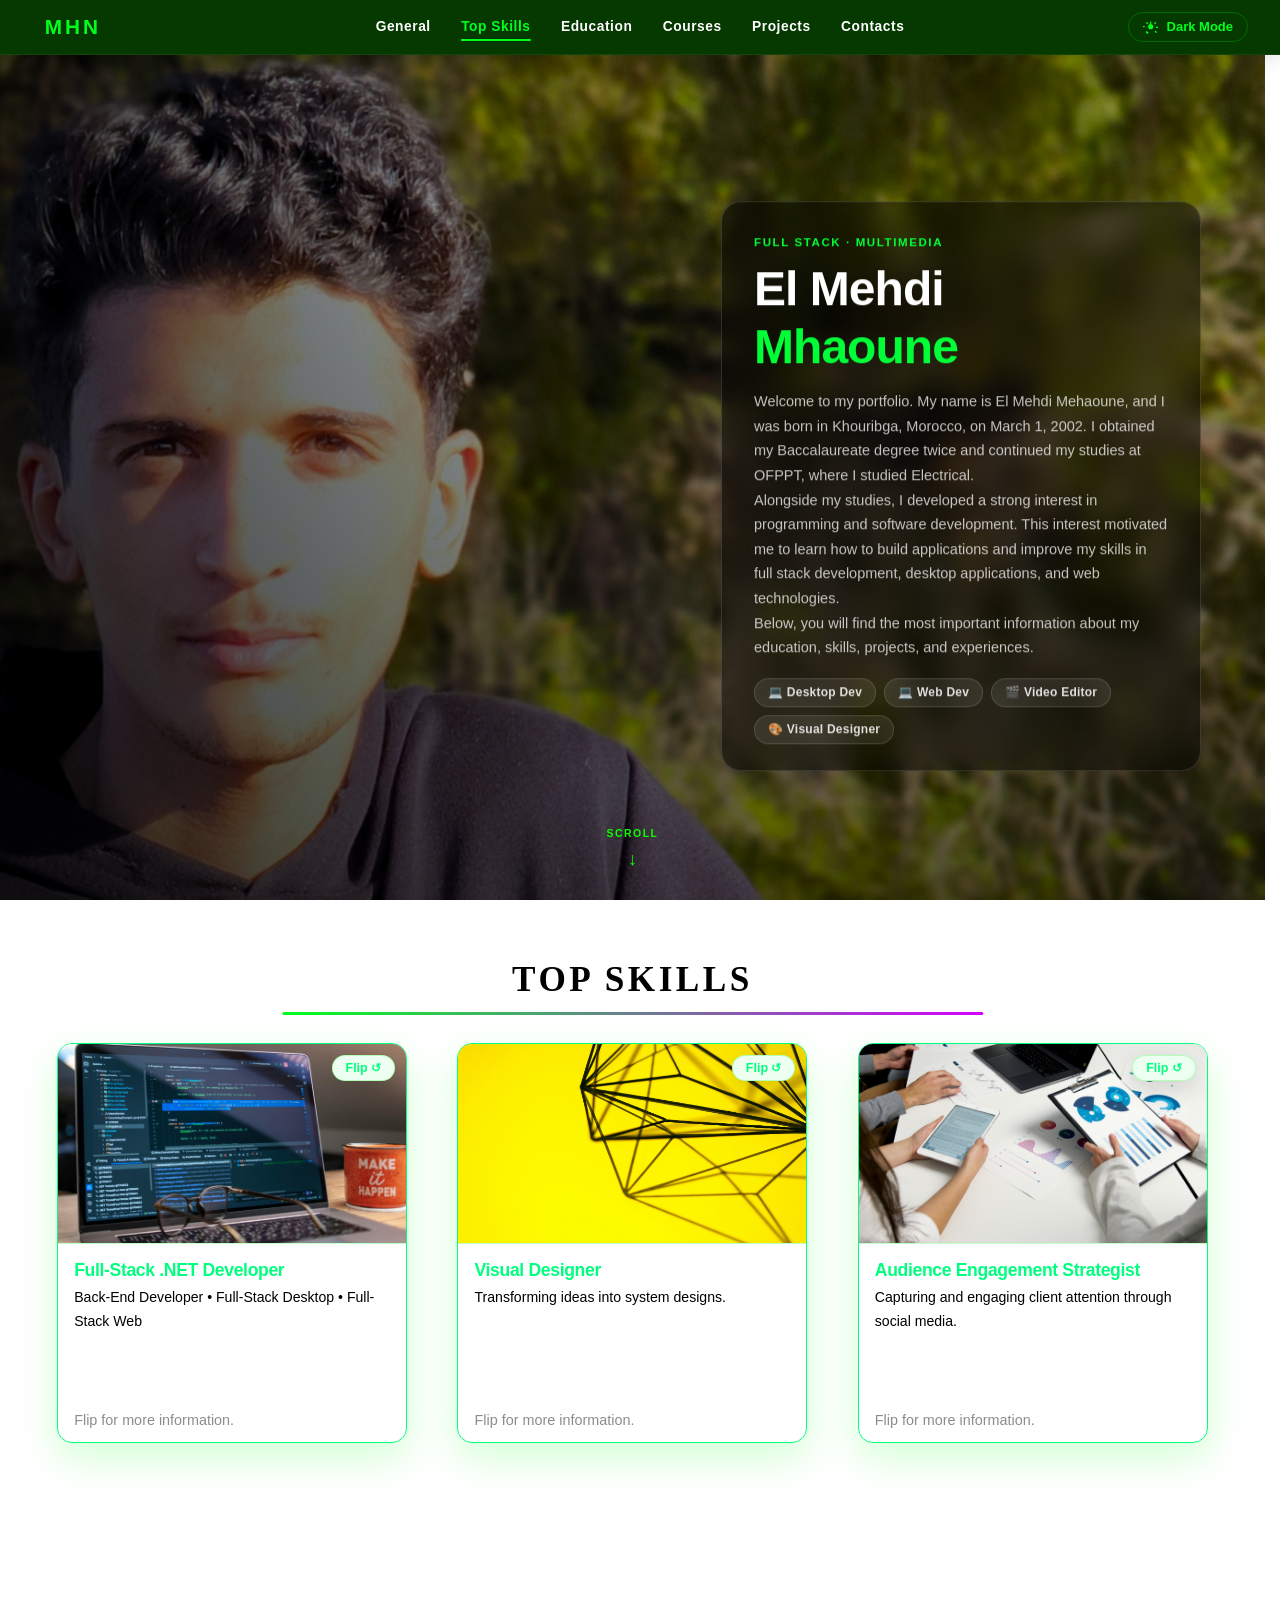
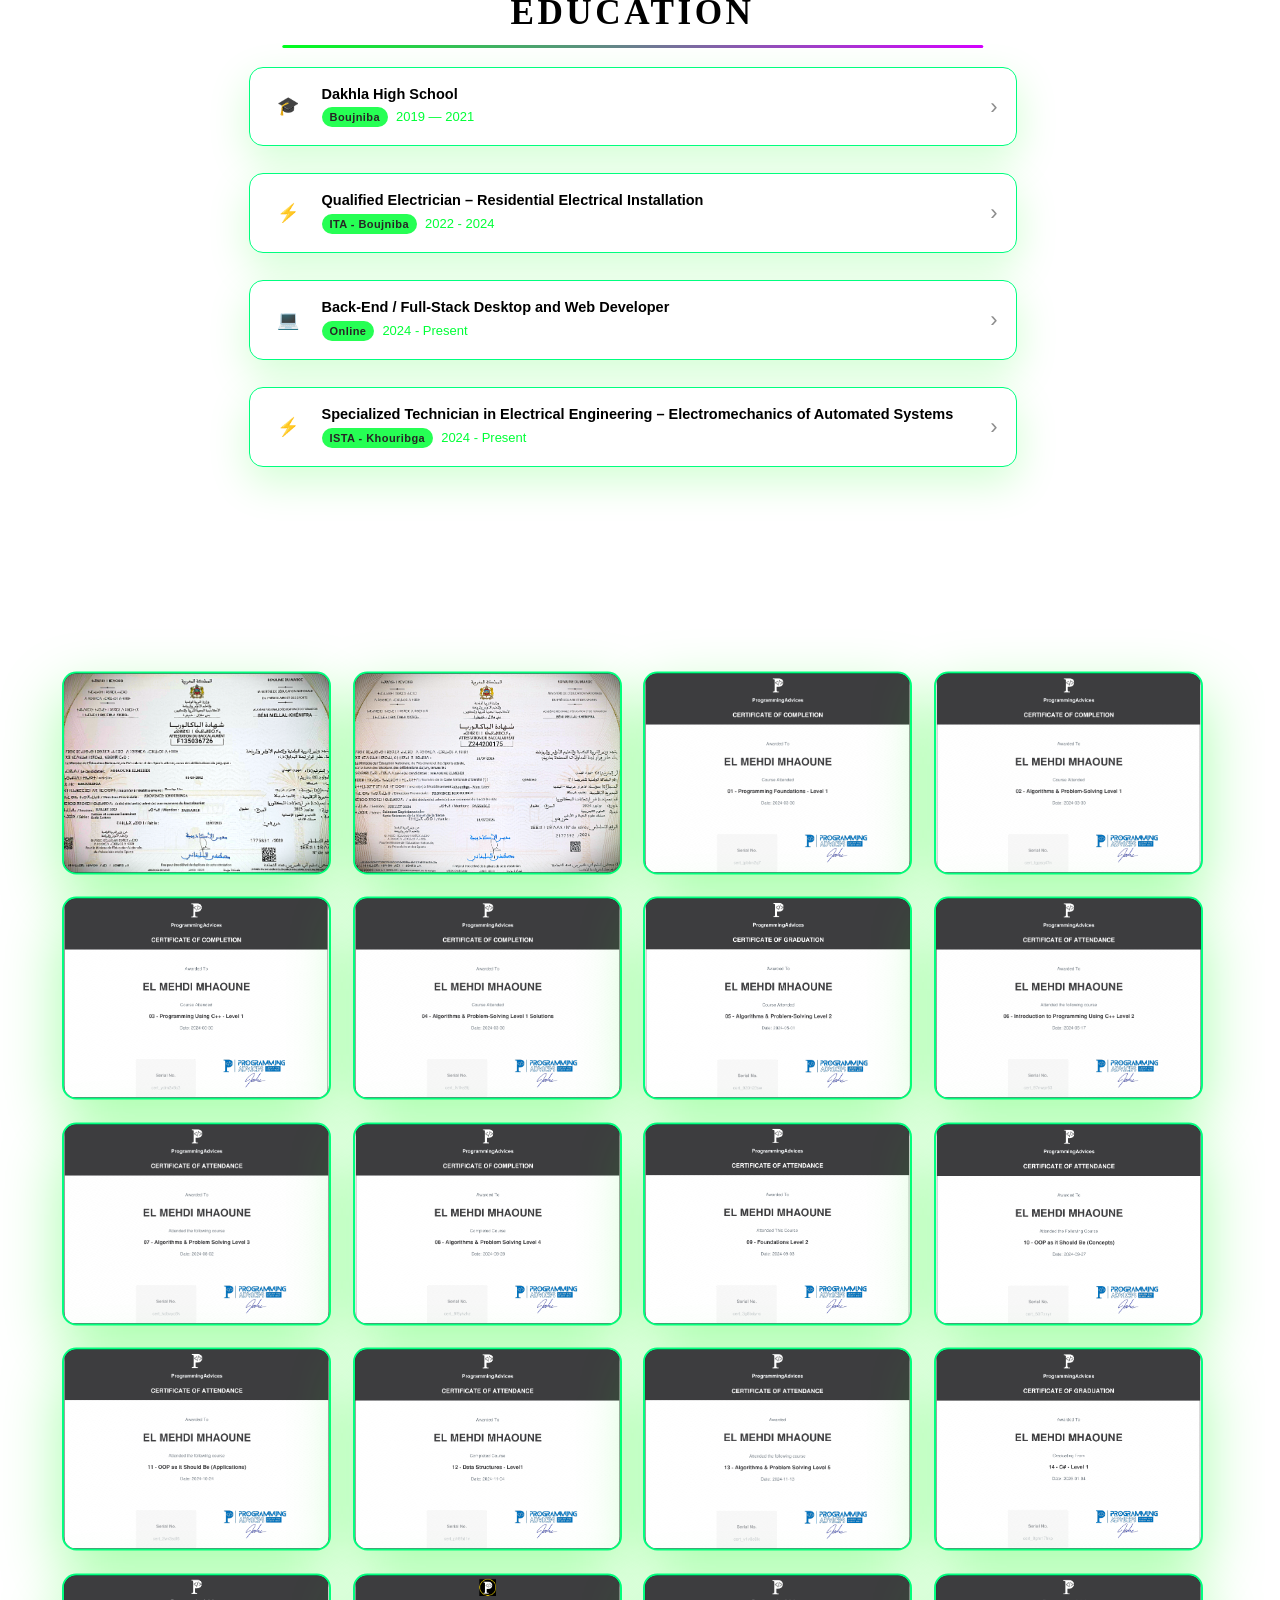
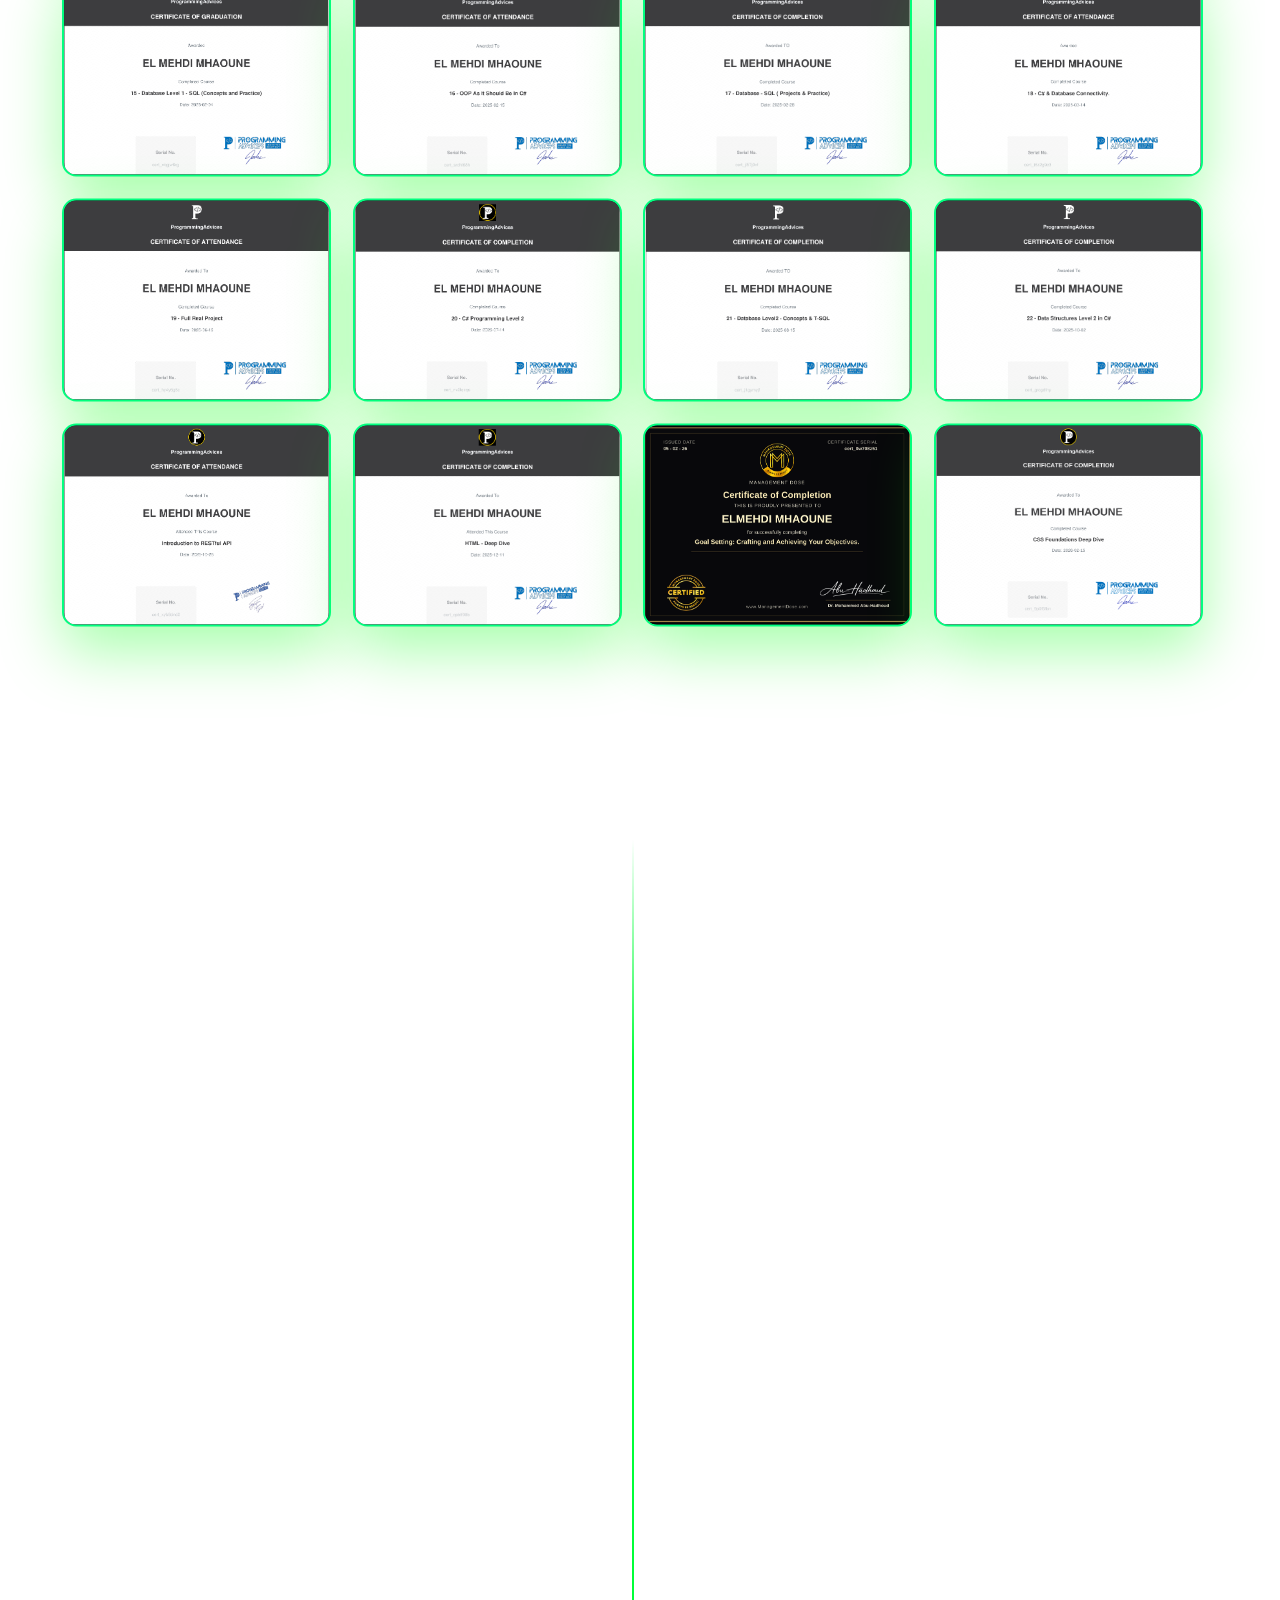
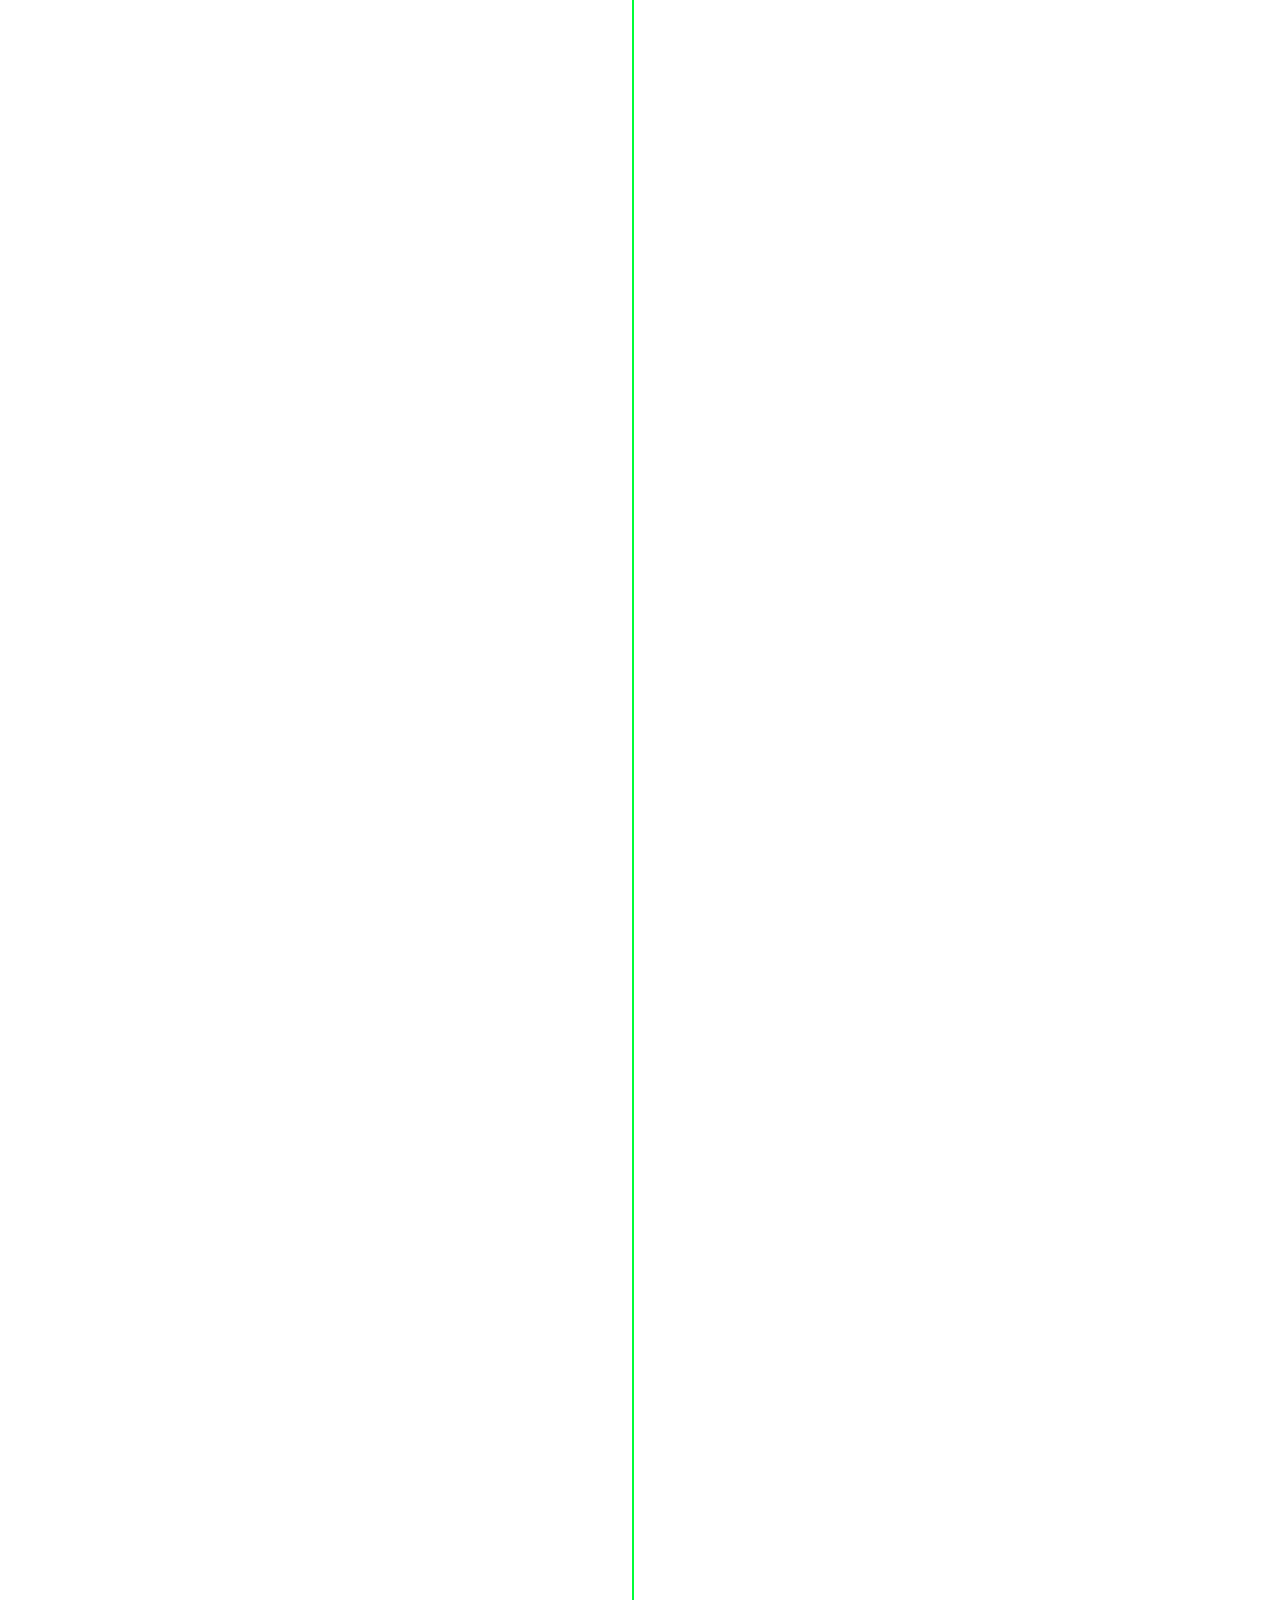
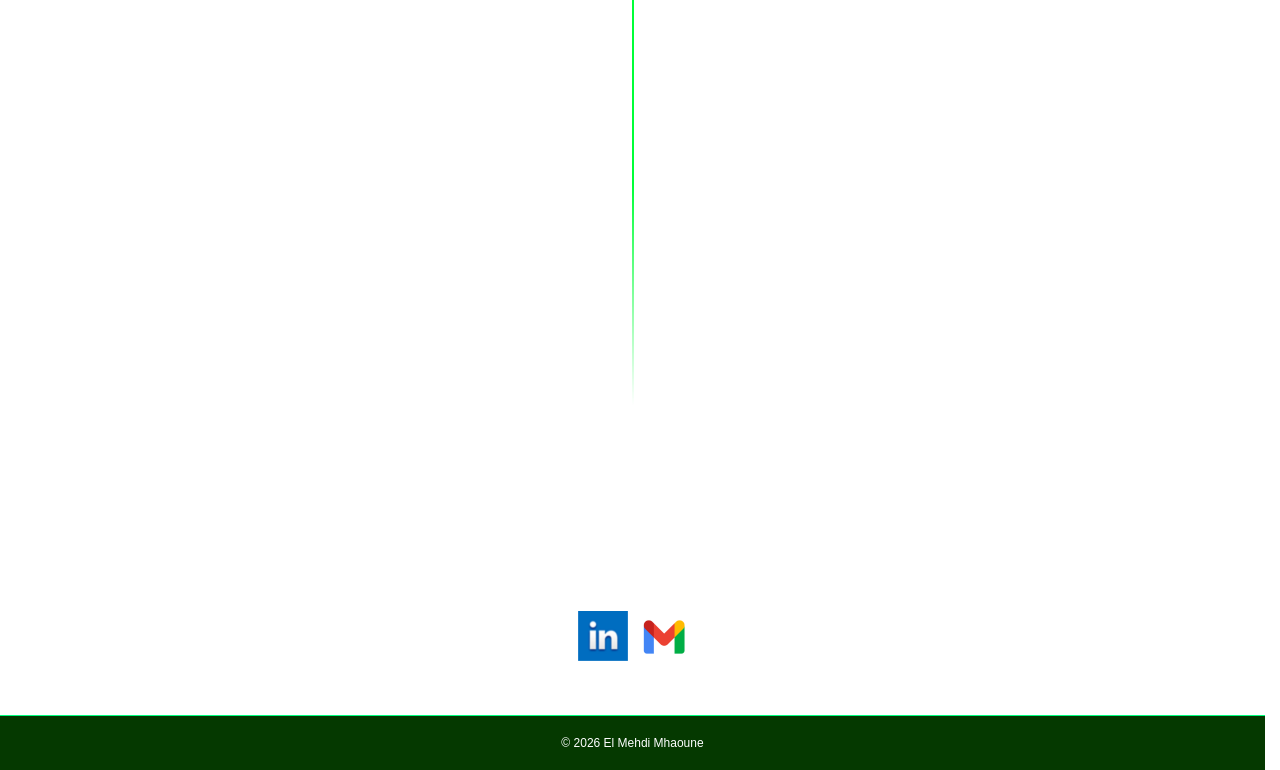
==== commit 11f24f9f: "Add The Projects Section" ====
--- a/index.html
+++ b/index.html
@@ -426,7 +426,7 @@
           <figure class="tile">
             <img
               class="thumb"
-              src="/Images/BAC Lettre.png"
+              src="./Images/BAC Lettre.png"
               loading="lazy"
               alt="Literature and Human Sciences"
             />
@@ -450,7 +450,7 @@
           <figure class="tile">
             <img
               class="thumb"
-              src="/Images/BAC SVT.png"
+              src="./Images/BAC SVT.png"
               loading="lazy"
               alt="Life and Earth Sciences"
             />
@@ -474,7 +474,7 @@
           <figure class="tile">
             <img
               class="thumb"
-              src="/Images/Course N1.png"
+              src="./Images/Course N1.png"
               loading="lazy"
               alt="Course N1"
             />
@@ -507,7 +507,7 @@
           <figure class="tile">
             <img
               class="thumb"
-              src="/Images/Course N2.png"
+              src="./Images/Course N2.png"
               loading="lazy"
               alt="Course N2"
             />
@@ -538,7 +538,7 @@
           <figure class="tile">
             <img
               class="thumb"
-              src="/Images/Course N3.png"
+              src="./Images/Course N3.png"
               loading="lazy"
               alt="Course N3"
             />
@@ -567,7 +567,7 @@
           <figure class="tile">
             <img
               class="thumb"
-              src="/Images/Course N4.png"
+              src="./Images/Course N4.png"
               loading="lazy"
               alt="Course N4"
             />
@@ -599,7 +599,7 @@
           <figure class="tile">
             <img
               class="thumb"
-              src="/Images/Course N5.png"
+              src="./Images/Course N5.png"
               loading="lazy"
               alt="Course N5"
             />
@@ -629,7 +629,7 @@
           <figure class="tile">
             <img
               class="thumb"
-              src="/Images/Course N6.png"
+              src="./Images/Course N6.png"
               loading="lazy"
               alt="Course N6"
             />
@@ -660,7 +660,7 @@
           <figure class="tile">
             <img
               class="thumb"
-              src="/Images/Course N7.png"
+              src="./Images/Course N7.png"
               loading="lazy"
               alt="Course N7"
             />
@@ -691,7 +691,7 @@
           <figure class="tile">
             <img
               class="thumb"
-              src="/Images/Course N8.png"
+              src="./Images/Course N8.png"
               loading="lazy"
               alt="Course N8"
             />
@@ -722,7 +722,7 @@
           <figure class="tile">
             <img
               class="thumb"
-              src="/Images/Course N9.png"
+              src="./Images/Course N9.png"
               loading="lazy"
               alt="Course N9"
             />
@@ -756,7 +756,7 @@
           <figure class="tile">
             <img
               class="thumb"
-              src="/Images/Course N10.png"
+              src="./Images/Course N10.png"
               loading="lazy"
               alt="Course N10"
             />
@@ -792,7 +792,7 @@
           <figure class="tile">
             <img
               class="thumb"
-              src="/Images/Course N11.png"
+              src="./Images/Course N11.png"
               loading="lazy"
               alt="Course N11"
             />
@@ -826,7 +826,7 @@
           <figure class="tile">
             <img
               class="thumb"
-              src="/Images/Course N12.png"
+              src="./Images/Course N12.png"
               loading="lazy"
               alt="Course N12"
             />
@@ -860,7 +860,7 @@
           <figure class="tile">
             <img
               class="thumb"
-              src="/Images/Course N13.png"
+              src="./Images/Course N13.png"
               loading="lazy"
               alt="Course N13"
             />
@@ -895,7 +895,7 @@
           <figure class="tile">
             <img
               class="thumb"
-              src="/Images/Course N14.png"
+              src="./Images/Course N14.png"
               loading="lazy"
               alt="Course N14"
             />
@@ -934,7 +934,7 @@
           <figure class="tile">
             <img
               class="thumb"
-              src="/Images/Course N15.png"
+              src="./Images/Course N15.png"
               loading="lazy"
               alt="Course N15"
             />
@@ -973,7 +973,7 @@
           <figure class="tile">
             <img
               class="thumb"
-              src="/Images/Course N16.png"
+              src="./Images/Course N16.png"
               loading="lazy"
               alt="Course N16"
             />
@@ -1010,7 +1010,7 @@
           <figure class="tile">
             <img
               class="thumb"
-              src="/Images/Course N17.png"
+              src="./Images/Course N17.png"
               loading="lazy"
               alt="Course N17"
             />
@@ -1048,7 +1048,7 @@
           <figure class="tile">
             <img
               class="thumb"
-              src="/Images/Course N18.png"
+              src="./Images/Course N18.png"
               loading="lazy"
               alt="Course N18"
             />
@@ -1086,7 +1086,7 @@
           <figure class="tile">
             <img
               class="thumb"
-              src="/Images/Course N19.png"
+              src="./Images/Course N19.png"
               loading="lazy"
               alt="Course N19"
             />
@@ -1128,7 +1128,7 @@
           <figure class="tile">
             <img
               class="thumb"
-              src="/Images/Course N20.png"
+              src="./Images/Course N20.png"
               loading="lazy"
               alt="Course N20"
             />
@@ -1167,7 +1167,7 @@
           <figure class="tile">
             <img
               class="thumb"
-              src="/Images/Course N21.png"
+              src="./Images/Course N21.png"
               loading="lazy"
               alt="Course N21"
             />
@@ -1206,7 +1206,7 @@
           <figure class="tile">
             <img
               class="thumb"
-              src="/Images/Course N22.png"
+              src="./Images/Course N22.png"
               loading="lazy"
               alt="Course N22"
             />
@@ -1240,7 +1240,7 @@
                 a mindset to analyze trade-offs in speed, memory, and
                 simplicity, preparing myself for deep practice, backend
                 development, and high-performance systems in C#. This course
-                transformed my understanding from “knowing names” to confidently
+                transformed my understanding from "knowing names" to confidently
                 choosing and using data structures in real applications.
               </p>
             </div>
@@ -1250,7 +1250,7 @@
           <figure class="tile">
             <img
               class="thumb"
-              src="/Images/Course Introduction to RestFull API.png"
+              src="./Images/Course Introduction to RestFull API.png"
               loading="lazy"
               alt="Introduction to RESTful API"
             />
@@ -1279,7 +1279,7 @@
           <figure class="tile">
             <img
               class="thumb"
-              src="/Images/Course HTML.png"
+              src="./Images/Course HTML.png"
               loading="lazy"
               alt="HTML Course"
             />
@@ -1307,7 +1307,7 @@
                 professional page structures. Through quizzes, examples, and
                 reasoning exercises, I developed a mindset to write HTML that
                 scales, performs well, and supports maintainable web projects.
-                This course transformed my understanding from “knowing tags” to
+                This course transformed my understanding from "knowing tags" to
                 designing robust, browser-friendly, and high-quality HTML
                 foundations for real-world web development.
               </p>
@@ -1318,7 +1318,7 @@
           <figure class="tile">
             <img
               class="thumb"
-              src="/Images/Course Goals Settings.png"
+              src="./Images/Course Goals Settings.png"
               loading="lazy"
               alt="Goals Settings Course"
             />
@@ -1365,1011 +1365,6 @@
           <figure class="tile">
             <img
               class="thumb"
-              src="/Images/Course CSS.png"
-              loading="lazy"
-              alt="CSS Course"
-            />
-            <a href="#" aria-label="Open 27"></a>
-            <figcaption class="caption">
-              <span class="meta"
-                ><span class="chip">CSS</span>Programming Advices</span
-              >
-            </figcaption>
-            <div class="tile-description" hidden>
-              <h3>Course: CSS Foundations – Deep Dive</h3>
-              <p>
-                In this course I mastered CSS as a true styling system,
-                understanding how rules, specificity, inheritance, and the
-                cascade control page presentation. I learned to predict layout
-                behavior, apply modern layouts with Flexbox and Grid, control
-                spacing and typography, and style images, backgrounds,
-                gradients, shadows, and animations professionally. I practiced
-                responsive design with media queries, viewport units, and CSS
-                math functions, and I gained proficiency using DevTools to
-                inspect, debug, and optimize styles. I learned to build
-                maintainable and scalable CSS with variables, pseudo-elements,
-                and reusable patterns, ensuring layouts and components behave
-                consistently across browsers and devices. Through projects,
-                quizzes, and examples, I developed a mindset to write CSS
-                confidently and systematically, preparing myself for frameworks,
-                UI libraries, and large-scale web applications. This course
-                transformed my understanding from “knowing properties” to
-                controlling and structuring styles like a professional frontend
-                developer.
-              </p>
-            </div>
-          </figure>
-        </div>
-      </section>
-
-      <!-- ── Lightbox Modal ── -->
-      <div class="lightbox-overlay" id="lightboxOverlay">
-        <div class="lightbox-window">
-          <button class="lightbox-close" id="lightboxClose">✕</button>
-          <div class="lightbox-body">
-            <div class="lightbox-img-wrap">
-              <img src="" alt="" id="lightboxImg" class="lightbox-img" />
-            </div>
-            <div class="lightbox-description">
-              <h3 id="lightboxDescTitle"></h3>
-              <p class="Scrollable" id="lightboxDescText"></p>
-            </div>
-          </div>
-          <div class="lightbox-footer">
-            <span class="lightbox-chip" id="lightboxChip"></span>
-            <span class="lightbox-title" id="lightboxTitle"></span>
-          </div>
-        </div>
-      </div>
-
-      <!-- ── Projects ── -->
-      <!-- ── certifications ── -->
-      <section id="certifications" class="certifications">
-        <h2 class="section-title">Certifications</h2>
-        <div class="gallery" aria-label="Curated image grid">
-          <!-- BAC Lettre -->
-          <figure class="tile">
-            <img
-              class="thumb"
-              src="./Images/BAC Lettre.png"
-              loading="lazy"
-              alt="Literature and Human Sciences"
-            />
-            <a href="#" aria-label="Open 1"></a>
-            <figcaption class="caption">
-              <span class="meta"
-                ><span class="chip">Literature and Human Sciences</span>High
-                schools Ibn Yassin – Khouribga</span
-              >
-            </figcaption>
-            <div class="tile-description" hidden>
-              <h3>Baccalaureate in Literature and Human Sciences</h3>
-              <p>
-                I obtained my Baccalaureate (free track) in Literature and Human
-                Sciences at Lycée Ibn Yassin – Khouribga
-              </p>
-            </div>
-          </figure>
-
-          <!-- BAC SVT -->
-          <figure class="tile">
-            <img
-              class="thumb"
-              src="./Images/BAC SVT.png"
-              loading="lazy"
-              alt="Life and Earth Sciences"
-            />
-            <a href="#" aria-label="Open 2"></a>
-            <figcaption class="caption">
-              <span class="meta"
-                ><span class="chip">Life and Earth Sciences</span>High schools
-                Ibn Yassin – Khouribga</span
-              >
-            </figcaption>
-            <div class="tile-description" hidden>
-              <h3>Baccalaureate in Life and Earth Sciences</h3>
-              <p>
-                I obtained my Baccalaureate (free track) in Life and Earth
-                Sciences at Lycée Ibn Yassin – Khouribga
-              </p>
-            </div>
-          </figure>
-
-          <!-- 1 -->
-          <figure class="tile">
-            <img
-              class="thumb"
-              src="./Images/Course N1.png"
-              loading="lazy"
-              alt="Course N1"
-            />
-            <a href="#" aria-label="Open 3"></a>
-            <figcaption class="caption">
-              <span class="meta"
-                ><span class="chip">Foundations</span>Programming Advices</span
-              >
-            </figcaption>
-            <div class="tile-description" hidden>
-              <h3>Programming Foundations – Level 1</h3>
-              <p>
-                In this course I learned the fundamental concepts of programming
-                before starting to write code. I understood how computers work,
-                how data is represented and processed, and the difference
-                between data, information, knowledge, and wisdom. I learned
-                number systems like binary, hexadecimal, and octal and how to
-                convert between them. I also learned about bits, bytes, memory
-                concepts, and computer performance. The course introduced
-                programming languages, translation tools like compilers and
-                interpreters, and basic programming concepts such as variables,
-                constants, and operations. This course helped me build a strong
-                foundation and understand how computers think before learning
-                any programming language.
-              </p>
-            </div>
-          </figure>
-
-          <!-- 2 -->
-          <figure class="tile">
-            <img
-              class="thumb"
-              src="./Images/Course N2.png"
-              loading="lazy"
-              alt="Course N2"
-            />
-            <a href="#" aria-label="Open 4"></a>
-            <figcaption class="caption">
-              <span class="meta"
-                ><span class="chip">Problem Solving</span>Programming
-                Advices</span
-              >
-            </figcaption>
-            <div class="tile-description" hidden>
-              <h3>Course: Algorithms and Problem Solving – Level 1</h3>
-              <p>
-                In this course I learned how to think and solve problems before
-                writing code. I understood what an algorithm is and how to
-                analyze problems logically. I practiced breaking complex
-                problems into simple steps and designing solutions using
-                flowcharts. I also learned how to identify inputs, processes,
-                decisions, and outputs when solving problems. Through many
-                practical exercises, this course helped me improve my
-                problem-solving skills and build the right mindset for
-                programming before using any programming language.
-              </p>
-            </div>
-          </figure>
-
-          <!-- 3 -->
-          <figure class="tile">
-            <img
-              class="thumb"
-              src="./Images/Course N3.png"
-              loading="lazy"
-              alt="Course N3"
-            />
-            <a href="#" aria-label="Open 5"></a>
-            <figcaption class="caption">
-              <span class="meta"
-                ><span class="chip">C++</span>Programming Advices</span
-              >
-            </figcaption>
-            <div class="tile-description" hidden>
-              <h3>Course: Introduction to Programming with C++ – Level 1</h3>
-              <p>
-                In this course I learned the basics of programming using C++. I
-                understood how to translate problem-solving thinking into real
-                code. I practiced writing C++ programs using variables, data
-                types, input and output, operators, conditions, and loops. I
-                also learned how to organize code using functions and work with
-                arrays, structures, and enums. This course helped me understand
-                C++ as a programming tool and strengthened my ability to build
-                structured programs and apply logical thinking in real coding.
-              </p>
-            </div>
-          </figure>
-
-          <!-- 4 -->
-          <figure class="tile">
-            <img
-              class="thumb"
-              src="./Images/Course N4.png"
-              loading="lazy"
-              alt="Course N4"
-            />
-            <a href="#" aria-label="Open 6"></a>
-            <figcaption class="caption">
-              <span class="meta"
-                ><span class="chip">Clean Code</span>Programming Advices</span
-              >
-            </figcaption>
-            <div class="tile-description" hidden>
-              <h3>
-                Course: Algorithms & Problem-Solving – Level 1 (Solutions)
-              </h3>
-              <p>
-                In this course I improved my problem-solving skills by solving
-                the same problems again using C++ with a clean and structured
-                approach. I learned how to transform simple solutions into clean
-                and readable code by applying the divide and conquer technique.
-                I practiced breaking problems into smaller sub-problems and
-                building solutions using small reusable functions. This course
-                helped me reduce repeated code, improve code organization, and
-                write programs that are easier to understand, maintain, and
-                extend.
-              </p>
-            </div>
-          </figure>
-
-          <!-- 5 -->
-          <figure class="tile">
-            <img
-              class="thumb"
-              src="./Images/Course N5.png"
-              loading="lazy"
-              alt="Course N5"
-            />
-            <a href="#" aria-label="Open 7"></a>
-            <figcaption class="caption">
-              <span class="meta"
-                ><span class="chip">Problem-Solving</span>Programming
-                Advices</span
-              >
-            </figcaption>
-            <div class="tile-description" hidden>
-              <h3>Course: Algorithms & Problem-Solving – Level 2</h3>
-              <p>
-                In this course I practiced solving more complex programming
-                problems using C++. I worked on many exercises that helped me
-                improve my problem-solving speed and logical thinking. I learned
-                new solution ideas by studying professional solutions and
-                applying clean code and divide and conquer techniques. The
-                course also introduced real programming projects, which helped
-                me gain practical experience and move from solving problems to
-                building complete programs.
-              </p>
-            </div>
-          </figure>
-
-          <!-- 6 -->
-          <figure class="tile">
-            <img
-              class="thumb"
-              src="./Images/Course N6.png"
-              loading="lazy"
-              alt="Course N6"
-            />
-            <a href="#" aria-label="Open 8"></a>
-            <figcaption class="caption">
-              <span class="meta"
-                ><span class="chip">C++ – Level 2</span>Programming
-                Advices</span
-              >
-            </figcaption>
-            <div class="tile-description" hidden>
-              <h3>Course: Introduction to Programming Using C++ – Level 2</h3>
-              <p>
-                In this course I learned advanced C++ programming concepts and
-                improved my control over how programs work. I practiced
-                debugging programs using professional tools and learned how to
-                analyze execution step by step. I understood memory concepts
-                such as pointers, references, stack and heap, and dynamic memory
-                allocation. I also learned advanced functions, vectors, file
-                handling, and exception handling. This course helped me write
-                more reliable programs and understand deeply how C++ manages
-                memory and program behavior.
-              </p>
-            </div>
-          </figure>
-
-          <!-- 7 -->
-          <figure class="tile">
-            <img
-              class="thumb"
-              src="./Images/Course N7.png"
-              loading="lazy"
-              alt="Course N7"
-            />
-            <a href="#" aria-label="Open 9"></a>
-            <figcaption class="caption">
-              <span class="meta"
-                ><span class="chip">Problem Solving</span>Programming
-                Advices</span
-              >
-            </figcaption>
-            <div class="tile-description" hidden>
-              <h3>Course: Algorithms & Problem Solving – Level 3</h3>
-              <p>
-                In this course I strengthened my programming experience by
-                solving more advanced algorithmic problems using C++. I
-                practiced applying clean code principles and the divide and
-                conquer approach while working on challenging exercises. This
-                course helped me improve my problem-solving speed, recognize
-                common patterns, and handle more complex problems with
-                confidence. I also worked on real programming projects, which
-                helped me move from solving individual problems to building
-                complete and structured programs.
-              </p>
-            </div>
-          </figure>
-
-          <!-- 8 -->
-          <figure class="tile">
-            <img
-              class="thumb"
-              src="./Images/Course N8.png"
-              loading="lazy"
-              alt="Course N8"
-            />
-            <a href="#" aria-label="Open 10"></a>
-            <figcaption class="caption">
-              <span class="meta"
-                ><span class="chip">Problem Solving</span>Programming
-                Advices</span
-              >
-            </figcaption>
-            <div class="tile-description" hidden>
-              <h3>Course: Algorithms & Problem Solving – Level 4</h3>
-              <p>
-                In this course I strengthened my programming experience by
-                solving many advanced algorithmic problems using C++. I
-                practiced applying clean code principles and divide and conquer
-                techniques while working on a large set of challenging problems.
-                This course helped me improve my analytical thinking, handle
-                complex logic, and maintain structured solutions even with
-                bigger problems. I also worked on realistic programming projects
-                that helped me gain deeper experience and prepare for real-world
-                programming challenges.
-              </p>
-            </div>
-          </figure>
-
-          <!-- 9 -->
-          <figure class="tile">
-            <img
-              class="thumb"
-              src="./Images/Course N9.png"
-              loading="lazy"
-              alt="Course N9"
-            />
-            <a href="#" aria-label="Open 11"></a>
-            <figcaption class="caption">
-              <span class="meta"
-                ><span class="chip">Networking</span>Programming Advices</span
-              >
-            </figcaption>
-            <div class="tile-description" hidden>
-              <h3>Course: Foundation level 2</h3>
-              <p>
-                I learned how networks work and how devices connect and
-                communicate. I learned about network types (LAN, MAN, WAN),
-                components (routers, switches, modems), and their roles. I
-                learned how data is sent in packets and how TCP ensures reliable
-                delivery. I learned about IPv4 and IPv6, subnet masks, NAT,
-                DHCP, ports and sockets, and MAC addresses. I learned how VPNs
-                secure connections, the difference between Internet and WWW, how
-                browsers and HTTP/HTTPS work, and how domains, URLs, subdomains,
-                and DNS identify and locate web resources. I also learned how
-                FTP transfers files between client and server. This course gave
-                me a clear understanding of networking, internet protocols, and
-                web addressing, and how all these parts work together to make
-                the internet function.
-              </p>
-            </div>
-          </figure>
-
-          <!-- 10 -->
-          <figure class="tile">
-            <img
-              class="thumb"
-              src="./Images/Course N10.png"
-              loading="lazy"
-              alt="Course N10"
-            />
-            <a href="#" aria-label="Open 12"></a>
-            <figcaption class="caption">
-              <span class="meta"
-                ><span class="chip">OOP</span>Programming Advices</span
-              >
-            </figcaption>
-            <div class="tile-description" hidden>
-              <h3>Course: OOP as it Should Be – Concepts</h3>
-              <p>
-                In this course I learned Object-Oriented Programming (OOP) the
-                right way, focusing on design rather than just syntax. I
-                practiced designing and using classes and objects correctly,
-                understanding how objects work in memory, and applying concepts
-                like encapsulation, abstraction, constructors, destructors, and
-                copy constructors. I also learned to use static members,
-                inheritance, polymorphism, virtual functions, and dynamic
-                binding properly. In addition, I explored interfaces, abstract
-                classes, and pure virtual functions, and practiced organizing
-                code using libraries and reusable components. Through small
-                projects like a calculator, string library, date library, and
-                period class design, I applied OOP concepts to real problems,
-                reinforcing clean and maintainable design thinking. This course
-                helped me move from procedural coding to confident OOP-based
-                design.
-              </p>
-            </div>
-          </figure>
-
-          <!-- 11 -->
-          <figure class="tile">
-            <img
-              class="thumb"
-              src="./Images/Course N11.png"
-              loading="lazy"
-              alt="Course N11"
-            />
-            <a href="#" aria-label="Open 13"></a>
-            <figcaption class="caption">
-              <span class="meta"
-                ><span class="chip">OOP 2</span>Programming Advices</span
-              >
-            </figcaption>
-            <div class="tile-description" hidden>
-              <h3>Course: OOP as it Should Be – Applications</h3>
-              <p>
-                In this course I learned how to apply Object-Oriented
-                Programming (OOP) concepts to build real-world applications and
-                complete software systems. I practiced designing and structuring
-                large programs using encapsulation, abstraction, inheritance,
-                and polymorphism. I also learned to create reusable libraries,
-                handle permissions, validation, logging, and apply security
-                rules professionally. Through project-based learning, I built
-                systems like a utility library, input & validation library, a
-                complete bank system with users, login, logs, and multiple
-                extensions, and a currency exchange system. This course helped
-                me move from understanding OOP concepts to executing them in
-                real software, managing complexity, and writing maintainable,
-                scalable, and professional OOP code.
-              </p>
-            </div>
-          </figure>
-
-          <!-- 12 -->
-          <figure class="tile">
-            <img
-              class="thumb"
-              src="./Images/Course N12.png"
-              loading="lazy"
-              alt="Course N12"
-            />
-            <a href="#" aria-label="Open 14"></a>
-            <figcaption class="caption">
-              <span class="meta"
-                ><span class="chip">Data Structures</span>Programming
-                Advices</span
-              >
-            </figcaption>
-            <div class="tile-description" hidden>
-              <h3>Course: Data Structures – Level 1</h3>
-              <p>
-                In this course I learned how to organize and manage data
-                efficiently using core data structures. I practiced working with
-                arrays, matrices, stacks, queues, vectors, and linked lists
-                (singly, doubly, and circular). I also learned the concept of
-                Abstract Data Types (ADT), basic maps and unions, and how to
-                analyze performance using Time & Space Complexity (Big O
-                notation). Through practical exercises, I understood why each
-                data structure exists, when to use it, and how to perform
-                operations like insert, delete, and find correctly. This course
-                helped me build a solid foundation in data structures, preparing
-                me for advanced structures, algorithms, and real-world
-                problem-solving.
-              </p>
-            </div>
-          </figure>
-
-          <!-- 13 -->
-          <figure class="tile">
-            <img
-              class="thumb"
-              src="./Images/Course N13.png"
-              loading="lazy"
-              alt="Course N13"
-            />
-            <a href="#" aria-label="Open 15"></a>
-            <figcaption class="caption">
-              <span class="meta"
-                ><span class="chip">Problem Solving</span>Programming
-                Advices</span
-              >
-            </figcaption>
-            <div class="tile-description" hidden>
-              <h3>Course: Algorithms & Problem Solving – Level 5</h3>
-              <p>
-                In this course I practiced applying data structures and
-                problem-solving skills through real projects and extended
-                exercises. I reinforced my understanding of arrays, stacks,
-                queues, linked lists, and Big O notation by using them in
-                evolving systems with multiple requirements. I learned how to
-                solve complex problems using structured thinking, extend
-                existing projects safely, and handle growing functionality
-                without losing control. Through project-based learning, I gained
-                experience simulating real-world software development, including
-                changing requirements and feature growth. This course helped me
-                consolidate Part One of the programming roadmap, building
-                confidence in my algorithmic thinking, data structure usage, and
-                readiness for advanced programming and C# desktop development.
-              </p>
-            </div>
-          </figure>
-
-          <!-- 14 -->
-          <figure class="tile">
-            <img
-              class="thumb"
-              src="./Images/Course N14.png"
-              loading="lazy"
-              alt="Course N14"
-            />
-            <a href="#" aria-label="Open 16"></a>
-            <figcaption class="caption">
-              <span class="meta"
-                ><span class="chip">C#</span>Programming Advices</span
-              >
-            </figcaption>
-            <div class="tile-description" hidden>
-              <h3>Course: C# Level 1</h3>
-              <p>
-                In this course I learned how to set up the C# environment and
-                the differences between libraries, frameworks, and platforms. I
-                studied the .NET ecosystem, including .NET Framework, .NET Core,
-                CLR architecture, and key components like CTS, CLS, JIT, GC, and
-                assemblies. I practiced writing C# code, moving from C++ syntax
-                to C#, using variables, data types, operators, control flow,
-                arrays, type casting, methods, exceptions, and working with
-                DateTime and strings. I also learned to handle user input, apply
-                loops and conditionals, and perform array operations using
-                System.Linq. The course introduced Windows Forms development,
-                covering controls like TextBox, PictureBox, ComboBox, ListView,
-                ProgressBar, and Dialogs, as well as event handling, drawing,
-                and creating small projects such as a Pizza app and Tic-Tac-Toe
-                game. Through hands-on projects, I practiced designing
-                interactive desktop applications, using containers, menus,
-                timers, and notifications. This course helped me build a solid
-                foundation in C# programming and Windows Forms, preparing me to
-                create complete, professional desktop applications.
-              </p>
-            </div>
-          </figure>
-
-          <!-- 15 -->
-          <figure class="tile">
-            <img
-              class="thumb"
-              src="./Images/Course N15.png"
-              loading="lazy"
-              alt="Course N15"
-            />
-            <a href="#" aria-label="Open 17"></a>
-            <figcaption class="caption">
-              <span class="meta"
-                ><span class="chip">Database – Level 1</span>Programming
-                Advices</span
-              >
-            </figcaption>
-            <div class="tile-description" hidden>
-              <h3>Course: Database – Level 1 (SQL: Concepts & Practice)</h3>
-              <p>
-                In this course I learned the foundations of databases and how to
-                use SQL effectively as a core programming skill. I studied
-                database concepts, including NULL, redundancy, integrity,
-                constraints, and the difference between data structures and
-                databases. I practiced designing databases correctly using ERD,
-                converting them into relational schemas, and applying primary
-                and foreign keys. I learned to write SQL confidently, covering
-                DDL commands (Create, Alter, Drop), DML commands (Insert,
-                Update, Delete), and queries using Select, Where, Group By,
-                Having, and Joins. I also learned to use views and indexes
-                properly, apply normalization (1NF → 3NF and beyond), and
-                understand how design decisions affect database performance.
-                Through practical exercises and real examples, I gained
-                experience building database-driven applications and ensuring
-                they are scalable, efficient, and maintainable. This course
-                helped me master database design and SQL, saving development
-                time and preparing me for advanced backend and database courses.
-              </p>
-            </div>
-          </figure>
-
-          <!-- 16 -->
-          <figure class="tile">
-            <img
-              class="thumb"
-              src="./Images/Course N16.png"
-              loading="lazy"
-              alt="Course N16"
-            />
-            <a href="#" aria-label="Open 18"></a>
-            <figcaption class="caption">
-              <span class="meta"
-                ><span class="chip">OOP - C#</span>Programming Advices</span
-              >
-            </figcaption>
-            <div class="tile-description" hidden>
-              <h3>Course: OOP as It Should Be in C#</h3>
-              <p>
-                In this course I learned how to apply object-oriented
-                programming principles correctly in C#. I practiced designing
-                classes and objects with proper encapsulation, using access
-                modifiers and properties instead of exposing fields. I learned
-                to work with constructors, destructors, static members, and
-                static classes effectively. I studied and applied the four OOP
-                principles—encapsulation, abstraction, inheritance, and
-                polymorphism—through small projects and exercises. I worked with
-                abstract classes, interfaces, method overriding vs hiding,
-                upcasting and downcasting, composition vs inheritance, sealed
-                classes, and partial classes. The course emphasized writing
-                clean, extensible, and maintainable OOP code, building reusable
-                class libraries, and making design decisions that control
-                complexity. It helped me bridge my theoretical OOP knowledge
-                into practical C# programming and prepared me for larger,
-                enterprise-level backend systems.
-              </p>
-            </div>
-          </figure>
-
-          <!-- 17 -->
-          <figure class="tile">
-            <img
-              class="thumb"
-              src="./Images/Course N17.png"
-              loading="lazy"
-              alt="Course N17"
-            />
-            <a href="#" aria-label="Open 19"></a>
-            <figcaption class="caption">
-              <span class="meta"
-                ><span class="chip">Database – SQL</span>Programming
-                Advices</span
-              >
-            </figcaption>
-            <div class="tile-description" hidden>
-              <h3>Course: Database – SQL (Projects & Practice)</h3>
-              <p>
-                In this course I learned how to turn database knowledge into
-                real SQL mastery through hands-on projects. I practiced
-                designing complete databases from requirements, converting them
-                into ERDs and relational schemas, and applying normalization
-                correctly in real scenarios. I worked with real datasets and
-                learned how design choices affect performance and scalability. I
-                built fluency in SQL by solving 50+ practical problems covering
-                filtering, sorting, grouping, aggregation, complex joins,
-                subqueries, views, calculated columns, CASE statements, UNIONs,
-                EXISTS, and conditional logic. I also handled real-world
-                scenarios such as clinics, libraries, clubs, rentals, online
-                stores, self-referential relationships, GUID usage, and data
-                importing. The course emphasized professional, performance-aware
-                SQL, reinforcing habits for speed, confidence, and correctness,
-                preparing me to handle large, production-ready databases and
-                backend systems efficiently.
-              </p>
-            </div>
-          </figure>
-
-          <!-- 18 -->
-          <figure class="tile">
-            <img
-              class="thumb"
-              src="./Images/Course N18.png"
-              loading="lazy"
-              alt="Course N18"
-            />
-            <a href="#" aria-label="Open 20"></a>
-            <figcaption class="caption">
-              <span class="meta"
-                ><span class="chip">ADO.NET</span>Programming Advices</span
-              >
-            </figcaption>
-            <div class="tile-description" hidden>
-              <h3>Course: C# & Database Connectivity (ADO.NET Foundations)</h3>
-              <p>
-                In this course I learned how C# applications communicate with
-                databases at a fundamental level using ADO.NET. I practiced
-                connecting C# projects to SQL Server, retrieving and
-                manipulating data with DataReader, DataTable, DataSet, and
-                DataView, and performing full CRUD operations safely using
-                parameterized queries. I also learned to handle filtering, IN
-                statements, and single-value retrieval with ExecuteScalar. The
-                course emphasized proper 3-tier architecture, separating
-                Presentation, Business, and Data Access layers, and building
-                real-world projects including console and Windows Forms
-                applications like a contacts management system. I gained deep
-                understanding of data access concepts, performance
-                considerations, and the differences between online/offline data
-                and speed/flexibility trade-offs. This foundation prepares me to
-                use ORMs such as Entity Framework efficiently, debug data access
-                issues, and write fast, maintainable, and secure backend code
-                without relying on tool-specific shortcuts.
-              </p>
-            </div>
-          </figure>
-
-          <!-- 19 -->
-          <figure class="tile">
-            <img
-              class="thumb"
-              src="./Images/Course N19.png"
-              loading="lazy"
-              alt="Course N19"
-            />
-            <a href="#" aria-label="Open 21"></a>
-            <figcaption class="caption">
-              <span class="meta"
-                ><span class="chip">Full Real Project</span>Programming
-                Advices</span
-              >
-            </figcaption>
-            <div class="tile-description" hidden>
-              <h3>
-                Course: Full Real Project – DVLD (Driving License Management
-                System)
-              </h3>
-              <p>
-                In this course I built a complete, production-style system — the
-                DVLD (Driving License Management System) — applying everything I
-                learned from programming foundations, OOP in C#, databases, and
-                ADO.NET. I designed the database schema, implemented a 3-tier
-                architecture with Presentation, Business, and Data Access
-                layers, and handled real workflows including user
-                authentication, login, permissions, and validation rules. I
-                implemented modules for people and user management, application
-                types, test types, license issuance, renewal, replacement,
-                detainment, international licenses, reports, and history
-                tracking. I learned how to translate requirements into tables,
-                enforce business rules correctly, and organize a large codebase
-                for readability and maintainability. This course reinforced
-                professional software development skills by showing how real
-                systems grow over time, how modules interact, and how clean
-                architecture, OOP, and database practices come together in a
-                complete, working application.
-              </p>
-            </div>
-          </figure>
-
-          <!-- 20 -->
-          <figure class="tile">
-            <img
-              class="thumb"
-              src="./Images/Course N20.png"
-              loading="lazy"
-              alt="Course N20"
-            />
-            <a href="#" aria-label="Open 22"></a>
-            <figcaption class="caption">
-              <span class="meta"
-                ><span class="chip">C# Level 2</span>Programming Advices</span
-              >
-            </figcaption>
-            <div class="tile-description" hidden>
-              <h3>Course: C# Programming – Level 2</h3>
-              <p>
-                In this course I deepened my C# knowledge beyond syntax,
-                focusing on advanced programming concepts that make applications
-                robust, scalable, and maintainable. I mastered passing data
-                between forms, creating reusable User Controls, and implementing
-                events and delegates, including Func, Action, Predicate, and
-                lambda expressions. I worked with advanced topics such as
-                serialization (XML, JSON, Binary), attributes, reflection,
-                generics, operator overloading, nullable types, and mutable vs
-                immutable types. I learned resource management with using and
-                IDisposable, handled concurrency with multithreading,
-                async/await, Tasks, and parallel programming, and applied
-                Dependency Injection and the Open/Closed Principle. I also
-                explored system-level features like Windows Registry,
-                App.config, logging with Event Log, and calling stored
-                procedures via ADO.NET. Through practice, I gained the ability
-                to design, implement, and maintain complex C# systems — building
-                real-world applications that are efficient, flexible, and
-                enterprise-ready.
-              </p>
-            </div>
-          </figure>
-
-          <!-- 21 -->
-          <figure class="tile">
-            <img
-              class="thumb"
-              src="./Images/Course N21.png"
-              loading="lazy"
-              alt="Course N21"
-            />
-            <a href="#" aria-label="Open 23"></a>
-            <figcaption class="caption">
-              <span class="meta"
-                ><span class="chip">Database – Level 2</span>Programming
-                Advices</span
-              >
-            </figcaption>
-            <div class="tile-description" hidden>
-              <h3>Course: Database – Level 2 (Concepts & T-SQL)</h3>
-              <p>
-                In this course I mastered T-SQL as a true programming language
-                inside the database. I learned to write procedural logic using
-                variables, IF/ELSE, CASE statements, WHILE loops, and control
-                blocks, and I handled errors safely with TRY…CATCH, THROW,
-                @@ERROR, and @@ROWCOUNT. I applied transactions to enforce
-                consistency, worked with temporary data using table variables
-                and temporary tables, and built reusable database logic with
-                stored procedures, scalar functions, and table-valued functions.
-                I also mastered advanced querying with window functions, paging,
-                and recursive CTEs, and automated database tasks with triggers
-                while following best security practices. I gained
-                performance-aware thinking by understanding indexing, execution
-                plans, and query optimization. Through real examples and
-                projects, I became confident in designing safe, reusable, and
-                high-performance database solutions — turning SQL from a query
-                tool into a true programming skill for enterprise and backend
-                systems.
-              </p>
-            </div>
-          </figure>
-
-          <!-- 22 -->
-          <figure class="tile">
-            <img
-              class="thumb"
-              src="./Images/Course N22.png"
-              loading="lazy"
-              alt="Course N22"
-            />
-            <a href="#" aria-label="Open 24"></a>
-            <figcaption class="caption">
-              <span class="meta"
-                ><span class="chip">DS – Level 2</span>Programming Advices</span
-              >
-            </figcaption>
-            <div class="tile-description" hidden>
-              <h3>Course: Data Structures – Level 2 in C#</h3>
-              <p>
-                In this course I mastered advanced data structures in C# with a
-                focus on practical usage, performance, and correctness. I
-                learned to choose the right collection for each scenario,
-                understanding generic vs non-generic collections, avoiding
-                boxing/unboxing, and comparing key C# collections such as List,
-                ArrayList, Dictionary, Hashtable, HashSet, SortedSet,
-                SortedList, and ObservableCollection. I applied advanced
-                operations with arrays, including multidimensional and jagged
-                arrays, copying strategies, and LINQ integration, while working
-                with memory-efficient structures like BitArray. I implemented
-                modern language tools such as Tuples, and worked with collection
-                interfaces including IEnumerable, ICollection, IList,
-                IDictionary, ISet, creating custom collections and using
-                IComparable for sorting custom objects. I also gained a solid
-                understanding of advanced structures and algorithms including
-                Trees (general and binary) with traversals, Graphs (adjacency
-                matrix and list), Heaps (min-heap and max-heap), and Priority
-                Queues. Through examples, comparisons, and quizzes, I developed
-                a mindset to analyze trade-offs in speed, memory, and
-                simplicity, preparing myself for deep practice, backend
-                development, and high-performance systems in C#. This course
-                transformed my understanding from "knowing names" to confidently
-                choosing and using data structures in real applications.
-              </p>
-            </div>
-          </figure>
-
-          <!-- API -->
-          <figure class="tile">
-            <img
-              class="thumb"
-              src="./Images/Course Introduction to RestFull API.png"
-              loading="lazy"
-              alt="Introduction to RESTful API"
-            />
-            <a href="#" aria-label="Open 25"></a>
-            <figcaption class="caption">
-              <span class="meta"
-                ><span class="chip">API</span>Programming Advices</span
-              >
-            </figcaption>
-            <div class="tile-description" hidden>
-              <h3>Course: Win32 API & Web APIs (RESTful APIs)</h3>
-              <p>
-                I learned how to use Win32 API in C# to access Windows system
-                features like windows, processes, battery, screen resolution,
-                and perform actions such as shutdown or message boxes. I also
-                practiced automating Office apps (Word, Excel, PowerPoint,
-                Outlook). Additionally, I learned RESTful APIs, HTTP methods
-                (GET, POST, PUT, DELETE), endpoints, headers, request/response
-                objects, and status codes, understanding how clients and servers
-                communicate and exchange data.
-              </p>
-            </div>
-          </figure>
-
-          <!-- HTML -->
-          <figure class="tile">
-            <img
-              class="thumb"
-              src="./Images/Course HTML.png"
-              loading="lazy"
-              alt="HTML Course"
-            />
-            <a href="#" aria-label="Open 26"></a>
-            <figcaption class="caption">
-              <span class="meta"
-                ><span class="chip">HTML</span>Programming Advices</span
-              >
-            </figcaption>
-            <div class="tile-description" hidden>
-              <h3>Course: HTML – Deep Dive</h3>
-              <p>
-                In this course I mastered HTML as a true web foundation,
-                understanding how browsers parse and render pages, and why
-                semantics, accessibility, SEO, and performance depend entirely
-                on correct HTML. I learned to use semantic elements confidently,
-                handle text, images, links, forms, multimedia, graphics, and
-                metadata correctly, and structure documents for scalability and
-                maintainability. I applied performance-aware techniques such as
-                lazy loading, responsive images (srcset, picture), preloading
-                resources, and proper navigation structures. I built forms with
-                correct methods, validation, and encoding, and managed metadata
-                for SEO and social sharing. I also learned how HTML works with
-                CSS and JavaScript, creating accessible, meaningful, and
-                professional page structures. Through quizzes, examples, and
-                reasoning exercises, I developed a mindset to write HTML that
-                scales, performs well, and supports maintainable web projects.
-                This course transformed my understanding from "knowing tags" to
-                designing robust, browser-friendly, and high-quality HTML
-                foundations for real-world web development.
-              </p>
-            </div>
-          </figure>
-
-          <!-- Course Goals -->
-          <figure class="tile">
-            <img
-              class="thumb"
-              src="./Images/Course Goals Settings.png"
-              loading="lazy"
-              alt="Goals Settings Course"
-            />
-            <a href="#" aria-label="Open 28"></a>
-            <figcaption class="caption">
-              <span class="meta"
-                ><span class="chip">Goal-Setting</span>Management Dose</span
-              >
-            </figcaption>
-            <div class="tile-description" hidden>
-              <h3>
-                Course: Goal-Setting Mastery – From Clarity to Achievement
-              </h3>
-              <p>
-                In this course, I mastered the science and psychology of
-                effective goal setting, learning how to define, plan, and
-                achieve meaningful objectives across every area of life. I
-                explored the foundations of goal-setting habits, assessed my
-                personal tendencies, and discovered how to align goals with my
-                energy, priorities, and real-life constraints. I learned to
-                apply the SMART framework to make goals Specific, Measurable,
-                Achievable, Relevant, and Time-bound, while avoiding common
-                pitfalls that derail progress. I explored the differences and
-                connections between short-term vs. long-term goals, personal vs.
-                professional goals, outcome vs. process goals, and performance
-                vs. learning goals. I also practiced setting stretch vs. comfort
-                goals, intrinsic vs. extrinsic goals, and individual vs. team
-                goals to maximize motivation and effectiveness. The course
-                deepened my understanding of psychological barriers, including
-                fear, perfectionism, procrastination, and burnout, and taught
-                strategies to overcome them. I gained insights into how the
-                brain sets and achieves goals, how motivation works, and how to
-                maintain progress sustainably. Through reflections, quizzes, and
-                a final capstone project, I built a personalized goal-setting
-                system designed for real-life application. This course
-                transformed my approach from vaguely wishing for outcomes to
-                systematically designing, pursuing, and achieving goals with
-                clarity, confidence, and consistency.
-              </p>
-            </div>
-          </figure>
-
-          <!-- CSS -->
-          <figure class="tile">
-            <img
-              class="thumb"
               src="./Images/Course CSS.png"
               loading="lazy"
               alt="CSS Course"
@@ -2407,6 +1402,236 @@
         </div>
       </section>
 
+      <!-- ── Lightbox Modal ── -->
+      <div class="lightbox-overlay" id="lightboxOverlay">
+        <div class="lightbox-window">
+          <button class="lightbox-close" id="lightboxClose">✕</button>
+          <div class="lightbox-body">
+            <div class="lightbox-img-wrap">
+              <img src="" alt="" id="lightboxImg" class="lightbox-img" />
+            </div>
+            <div class="lightbox-description">
+              <h3 id="lightboxDescTitle"></h3>
+              <p class="Scrollable" id="lightboxDescText"></p>
+            </div>
+          </div>
+          <div class="lightbox-footer">
+            <span class="lightbox-chip" id="lightboxChip"></span>
+            <span class="lightbox-title" id="lightboxTitle"></span>
+          </div>
+        </div>
+      </div>
+
+      <!-- ── Projects ── -->
+      <section id="projects" class="projects">
+        <h2 class="section-title">Projects</h2>
+
+        <div class="timeline">
+          <div class="timeline-item left">
+            <div class="timeline-text">
+              <div class="timeline-date">2025</div>
+              <h2>Bank Management Project</h2>
+              <div class="TMcard-tags">
+                <span class="TMtag">C++</span>
+                <span class="TMtag">OOP</span>
+                <span class="TMtag">console</span>
+                <span class="TMtag">fstream</span>
+              </div>
+              <p>
+                The Bank Management Project is a C++ console application
+                developed by El Mehdi Mhaoune. It simulates a basic banking
+                system, allowing management of users, clients, and transactions
+                using a file-based database. The project focuses on
+                object-oriented programming (OOP) principles, modular code
+                organization, and practical use of file handling (fstream) in
+                C++.
+              </p>
+              <div class="timelineButtonContainer">
+                <button id="BM_Btn">
+                  <svg xmlns="http://www.w3.org/2000/svg" viewBox="0 0 24 24">
+                    <path
+                      d="M12 0C5.374 0 0 5.373 0 12c0 5.302 3.438 9.8 8.207 11.387.599.111.793-.261.793-.577v-2.234c-3.338.726-4.033-1.416-4.033-1.416-.546-1.387-1.333-1.756-1.333-1.756-1.089-.745.083-.729.083-.729 1.205.084 1.839 1.237 1.839 1.237 1.07 1.834 2.807 1.304 3.492.997.107-.775.418-1.305.762-1.604-2.665-.305-5.467-1.334-5.467-5.931 0-1.311.469-2.381 1.236-3.221-.124-.303-.535-1.524.117-3.176 0 0 1.008-.322 3.301 1.23A11.509 11.509 0 0 1 12 5.803c1.02.005 2.047.138 3.006.404 2.291-1.552 3.297-1.23 3.297-1.23.653 1.653.242 2.874.118 3.176.77.84 1.235 1.911 1.235 3.221 0 4.609-2.807 5.624-5.479 5.921.43.372.823 1.102.823 2.222v3.293c0 .319.192.694.801.576C20.566 21.797 24 17.3 24 12c0-6.627-5.373-12-12-12z"
+                    />
+                  </svg>
+                  Source Code
+                </button>
+              </div>
+            </div>
+          </div>
+
+          <div class="timeline-item right">
+            <div class="timeline-text">
+              <div class="timeline-date">2025</div>
+              <h2>Stone, Paper, Scissors Game</h2>
+              <div class="TMcard-tags">
+                <span class="TMtag">C#</span>
+                <span class="TMtag">.Net Framework</span>
+                <span class="TMtag">Windows Forms</span>
+              </div>
+              <p>
+                This is a simple Windows Forms application implemented in C# for
+                playing the classic game of Stone, Paper, Scissors (Rock, Paper,
+                Scissors) against the computer. The application allows users to
+                configure the number of rounds and tracks the score and progress
+                of the match until a winner is determined.
+              </p>
+              <div class="timelineButtonContainer">
+                <button id="SPS_Btn">
+                  <svg xmlns="http://www.w3.org/2000/svg" viewBox="0 0 24 24">
+                    <path
+                      d="M12 0C5.374 0 0 5.373 0 12c0 5.302 3.438 9.8 8.207 11.387.599.111.793-.261.793-.577v-2.234c-3.338.726-4.033-1.416-4.033-1.416-.546-1.387-1.333-1.756-1.333-1.756-1.089-.745.083-.729.083-.729 1.205.084 1.839 1.237 1.839 1.237 1.07 1.834 2.807 1.304 3.492.997.107-.775.418-1.305.762-1.604-2.665-.305-5.467-1.334-5.467-5.931 0-1.311.469-2.381 1.236-3.221-.124-.303-.535-1.524.117-3.176 0 0 1.008-.322 3.301 1.23A11.509 11.509 0 0 1 12 5.803c1.02.005 2.047.138 3.006.404 2.291-1.552 3.297-1.23 3.297-1.23.653 1.653.242 2.874.118 3.176.77.84 1.235 1.911 1.235 3.221 0 4.609-2.807 5.624-5.479 5.921.43.372.823 1.102.823 2.222v3.293c0 .319.192.694.801.576C20.566 21.797 24 17.3 24 12c0-6.627-5.373-12-12-12z"
+                    />
+                  </svg>
+                  Source Code
+                </button>
+              </div>
+            </div>
+          </div>
+
+          <div class="timeline-item left">
+            <div class="timeline-text">
+              <div class="timeline-date">2025</div>
+              <h2>Tic-Tac-Toe Game</h2>
+              <div class="TMcard-tags">
+                <span class="TMtag">C#</span>
+                <span class="TMtag">WinForms</span>
+              </div>
+              <p>
+                A simple Tic-Tac-Toe (X-O) game built with C# and WinForms. This
+                project demonstrates basic game logic, UI design, and event
+                handling in Windows Forms.
+              </p>
+              <div class="timelineButtonContainer">
+                <button id="TTT_Btn">
+                  <svg xmlns="http://www.w3.org/2000/svg" viewBox="0 0 24 24">
+                    <path
+                      d="M12 0C5.374 0 0 5.373 0 12c0 5.302 3.438 9.8 8.207 11.387.599.111.793-.261.793-.577v-2.234c-3.338.726-4.033-1.416-4.033-1.416-.546-1.387-1.333-1.756-1.333-1.756-1.089-.745.083-.729.083-.729 1.205.084 1.839 1.237 1.839 1.237 1.07 1.834 2.807 1.304 3.492.997.107-.775.418-1.305.762-1.604-2.665-.305-5.467-1.334-5.467-5.931 0-1.311.469-2.381 1.236-3.221-.124-.303-.535-1.524.117-3.176 0 0 1.008-.322 3.301 1.23A11.509 11.509 0 0 1 12 5.803c1.02.005 2.047.138 3.006.404 2.291-1.552 3.297-1.23 3.297-1.23.653 1.653.242 2.874.118 3.176.77.84 1.235 1.911 1.235 3.221 0 4.609-2.807 5.624-5.479 5.921.43.372.823 1.102.823 2.222v3.293c0 .319.192.694.801.576C20.566 21.797 24 17.3 24 12c0-6.627-5.373-12-12-12z"
+                    />
+                  </svg>
+                  Source Code
+                </button>
+              </div>
+            </div>
+          </div>
+
+          <div class="timeline-item right">
+            <div class="timeline-text">
+              <div class="timeline-date">2025</div>
+              <h2>Math Quiz Game</h2>
+              <div class="TMcard-tags">
+                <span class="TMtag">C#</span>
+                <span class="TMtag">WinForms</span>
+                <span class="TMtag">file DataBase</span>
+              </div>
+              <p>
+                This project is a Math Quiz Game built with C# and Windows
+                Forms. Players can choose the quiz level, math operation, number
+                of rounds, and an optional time limit. The game generates random
+                math questions with four answer options and tracks correct,
+                wrong, and skipped answers. At the end, a results screen shows
+                the player's performance and quiz details.
+              </p>
+              <div class="timelineButtonContainer">
+                <button id="MQ_Btn">
+                  <svg xmlns="http://www.w3.org/2000/svg" viewBox="0 0 24 24">
+                    <path
+                      d="M12 0C5.374 0 0 5.373 0 12c0 5.302 3.438 9.8 8.207 11.387.599.111.793-.261.793-.577v-2.234c-3.338.726-4.033-1.416-4.033-1.416-.546-1.387-1.333-1.756-1.333-1.756-1.089-.745.083-.729.083-.729 1.205.084 1.839 1.237 1.839 1.237 1.07 1.834 2.807 1.304 3.492.997.107-.775.418-1.305.762-1.604-2.665-.305-5.467-1.334-5.467-5.931 0-1.311.469-2.381 1.236-3.221-.124-.303-.535-1.524.117-3.176 0 0 1.008-.322 3.301 1.23A11.509 11.509 0 0 1 12 5.803c1.02.005 2.047.138 3.006.404 2.291-1.552 3.297-1.23 3.297-1.23.653 1.653.242 2.874.118 3.176.77.84 1.235 1.911 1.235 3.221 0 4.609-2.807 5.624-5.479 5.921.43.372.823 1.102.823 2.222v3.293c0 .319.192.694.801.576C20.566 21.797 24 17.3 24 12c0-6.627-5.373-12-12-12z"
+                    />
+                  </svg>
+                  Source Code
+                </button>
+              </div>
+            </div>
+          </div>
+
+          <div class="timeline-item left">
+            <div class="timeline-text">
+              <div class="timeline-date">2025</div>
+              <h2>DVLD (Driving and Vehicle License Department) Project</h2>
+              <div class="TMcard-tags">
+                <span class="TMtag">C#</span>
+                <span class="TMtag">.NET Framework 4.7.3</span>
+                <span class="TMtag">OOP</span>
+                <span class="TMtag">WinForms</span>
+                <span class="TMtag">ADO.NET</span>
+                <span class="TMtag">SQL Server</span>
+                <span class="TMtag">Queries</span>
+                <span class="TMtag">3-tier architecture</span>
+              </div>
+              <p>
+                This project represents the Presentation Layer (PL) of the DVLD
+                (Driving and Vehicle License Department) system, developed using
+                C# WinForms (.NET) with Guna UI2 for a modern user interface.
+                The PL manages user interactions and communicates with the
+                Business Layer (BL) and Data Access Layer (DAL) using a 3-tier
+                architecture. The interface provides user-friendly forms, data
+                display using DataGridView, and integrates with the BL to apply
+                business rules. The DAL handles database operations using
+                ADO.NET with SQL Server and inline SQL queries.
+              </p>
+              <div class="timelineButtonContainer">
+                <button id="DVLD_Btn">
+                  <svg xmlns="http://www.w3.org/2000/svg" viewBox="0 0 24 24">
+                    <path
+                      d="M12 0C5.374 0 0 5.373 0 12c0 5.302 3.438 9.8 8.207 11.387.599.111.793-.261.793-.577v-2.234c-3.338.726-4.033-1.416-4.033-1.416-.546-1.387-1.333-1.756-1.333-1.756-1.089-.745.083-.729.083-.729 1.205.084 1.839 1.237 1.839 1.237 1.07 1.834 2.807 1.304 3.492.997.107-.775.418-1.305.762-1.604-2.665-.305-5.467-1.334-5.467-5.931 0-1.311.469-2.381 1.236-3.221-.124-.303-.535-1.524.117-3.176 0 0 1.008-.322 3.301 1.23A11.509 11.509 0 0 1 12 5.803c1.02.005 2.047.138 3.006.404 2.291-1.552 3.297-1.23 3.297-1.23.653 1.653.242 2.874.118 3.176.77.84 1.235 1.911 1.235 3.221 0 4.609-2.807 5.624-5.479 5.921.43.372.823 1.102.823 2.222v3.293c0 .319.192.694.801.576C20.566 21.797 24 17.3 24 12c0-6.627-5.373-12-12-12z"
+                    />
+                  </svg>
+                  Source Code
+                </button>
+              </div>
+            </div>
+          </div>
+
+          <div class="timeline-item right">
+            <div class="timeline-text">
+              <div class="timeline-date">2025</div>
+              <h2>Stadium Booking Management System</h2>
+              <div class="TMcard-tags">
+                <span class="TMtag">C#</span>
+                <span class="TMtag">OOP</span>
+                <span class="TMtag">WinForms</span>
+                <span class="TMtag">SQL Server</span>
+                <span class="TMtag">ADO.NET</span>
+                <span class="TMtag">T-SQL</span>
+                <span class="TMtag">Guna UI2</span>
+                <span class="TMtag">stored procedures</span>
+                <span class="TMtag">3-tier architecture</span>
+                <span class="TMtag">.NET Framework 4.7.3</span>
+              </div>
+              <p>
+                Arena Whistle is a desktop application built with C# WinForms
+                and SQL Server to manage stadium bookings and sports facility
+                operations. The system allows administrators to manage stadiums,
+                bookings, users, employees, referees, and payments through a
+                modern interface built with Guna UI2. The application follows a
+                clean multi-layer architecture (PL, BLL, DAL). The Presentation
+                Layer handles the user interface, the Business Logic Layer
+                manages validation and business rules, and the Data Access Layer
+                communicates with the database using ADO.NET and SQL Server
+                stored procedures. Key features include stadium management with
+                multiple images, booking scheduling with overlap prevention,
+                role-based user permissions, payment and fine tracking, and
+                operation logging. The database contains 25+ tables with
+                advanced T-SQL features such as triggers, functions,
+                transactions, and error handling. This project demonstrates
+                practical use of OOP principles, database design, multi-layer
+                architecture, and real-world software development practices.
+              </p>
+              <div class="timelineButtonContainer">
+                <button id="Aw_Btn">
+                  <svg xmlns="http://www.w3.org/2000/svg" viewBox="0 0 24 24">
+                    <path
+                      d="M12 0C5.374 0 0 5.373 0 12c0 5.302 3.438 9.8 8.207 11.387.599.111.793-.261.793-.577v-2.234c-3.338.726-4.033-1.416-4.033-1.416-.546-1.387-1.333-1.756-1.333-1.756-1.089-.745.083-.729.083-.729 1.205.084 1.839 1.237 1.839 1.237 1.07 1.834 2.807 1.304 3.492.997.107-.775.418-1.305.762-1.604-2.665-.305-5.467-1.334-5.467-5.931 0-1.311.469-2.381 1.236-3.221-.124-.303-.535-1.524.117-3.176 0 0 1.008-.322 3.301 1.23A11.509 11.509 0 0 1 12 5.803c1.02.005 2.047.138 3.006.404 2.291-1.552 3.297-1.23 3.297-1.23.653 1.653.242 2.874.118 3.176.77.84 1.235 1.911 1.235 3.221 0 4.609-2.807 5.624-5.479 5.921.43.372.823 1.102.823 2.222v3.293c0 .319.192.694.801.576C20.566 21.797 24 17.3 24 12c0-6.627-5.373-12-12-12z"
+                    />
+                  </svg>
+                  Source Code
+                </button>
+              </div>
+            </div>
+          </div>
+        </div>
+      </section>
+
       <!-- ── Contacts ── -->
       <section id="contacts" class="contacts">
         <h2 class="section-title">Contacts</h2>
--- a/CSS/Style/Contacts.css
+++ b/CSS/Style/Contacts.css
@@ -31,7 +31,7 @@
   display: block;
   width: 50px;
   height: 50px;
-  background-image: url("./Images/Social media Image.png");
+  background-image: url("/Images/Social media Image.png");
   background-repeat: no-repeat;
   /* NO background-size — sprite is pixel-perfect at natural size */
   transform: perspective(1000px);
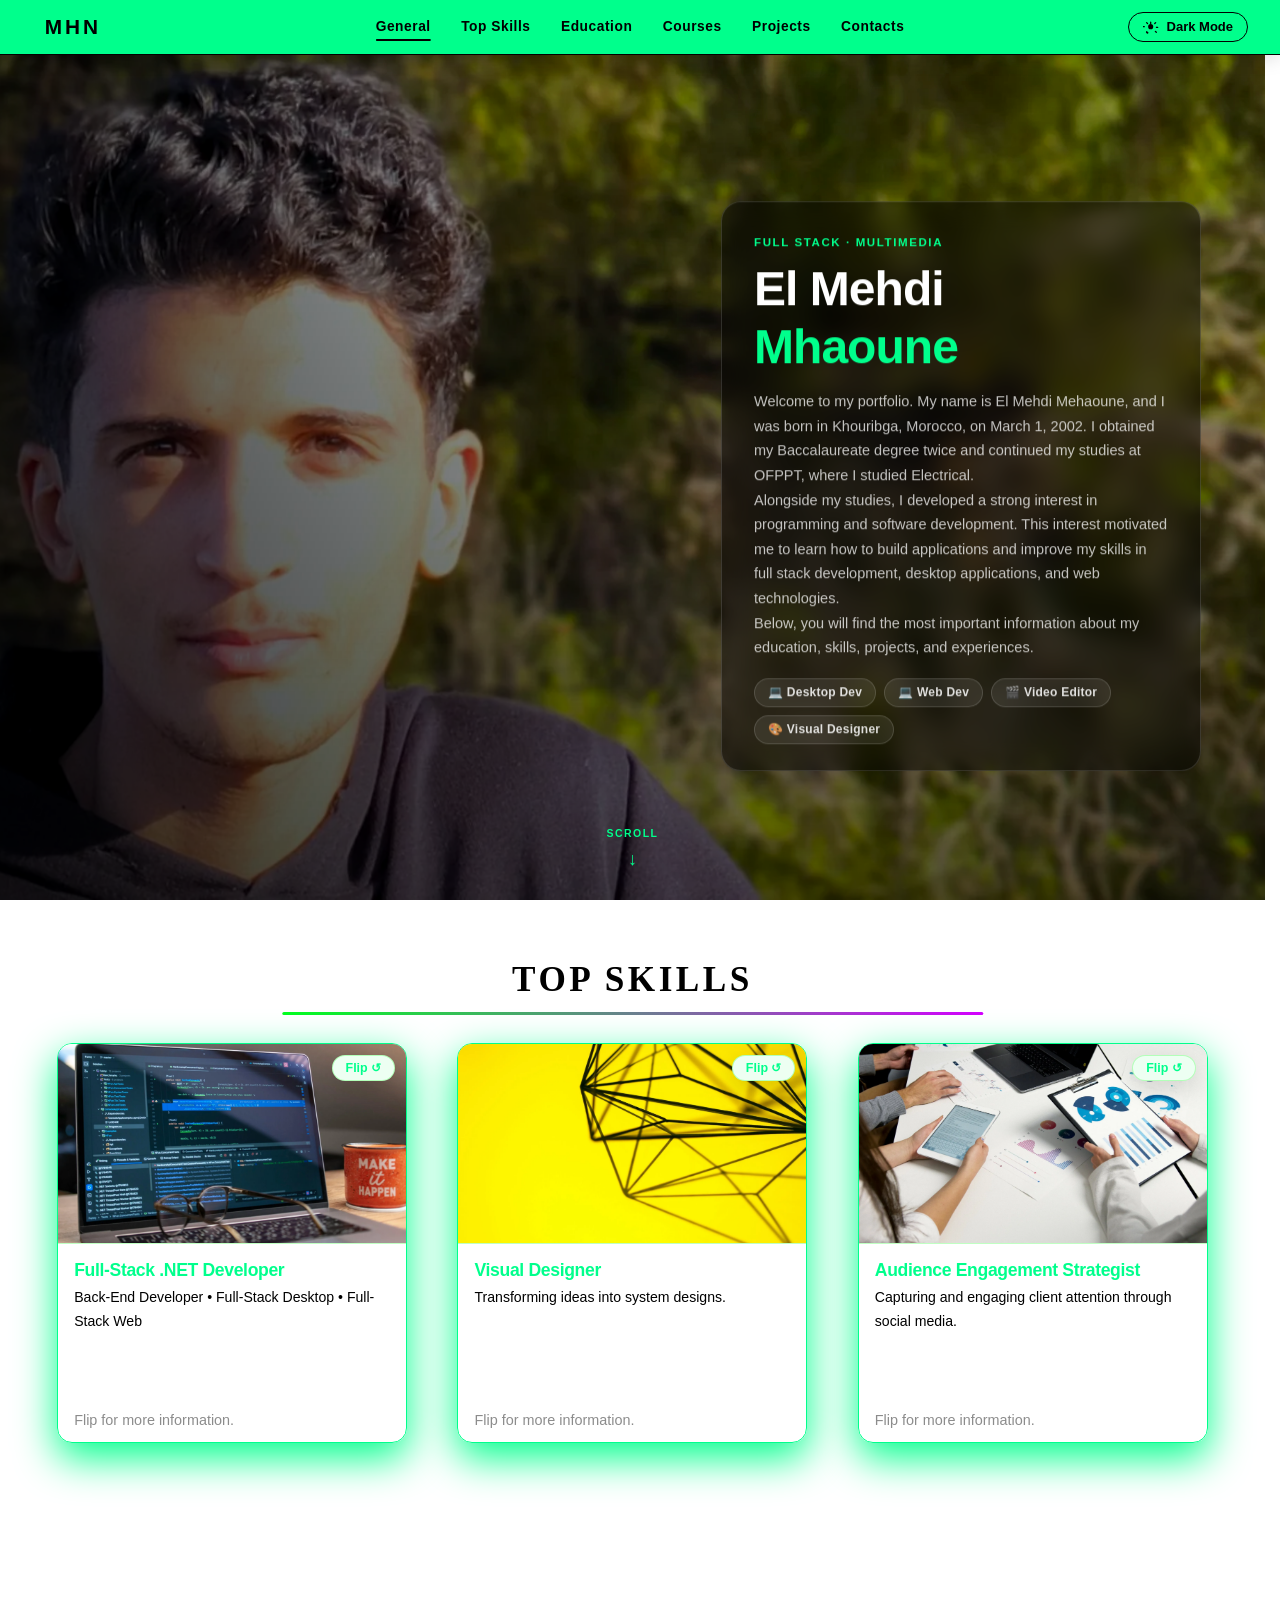
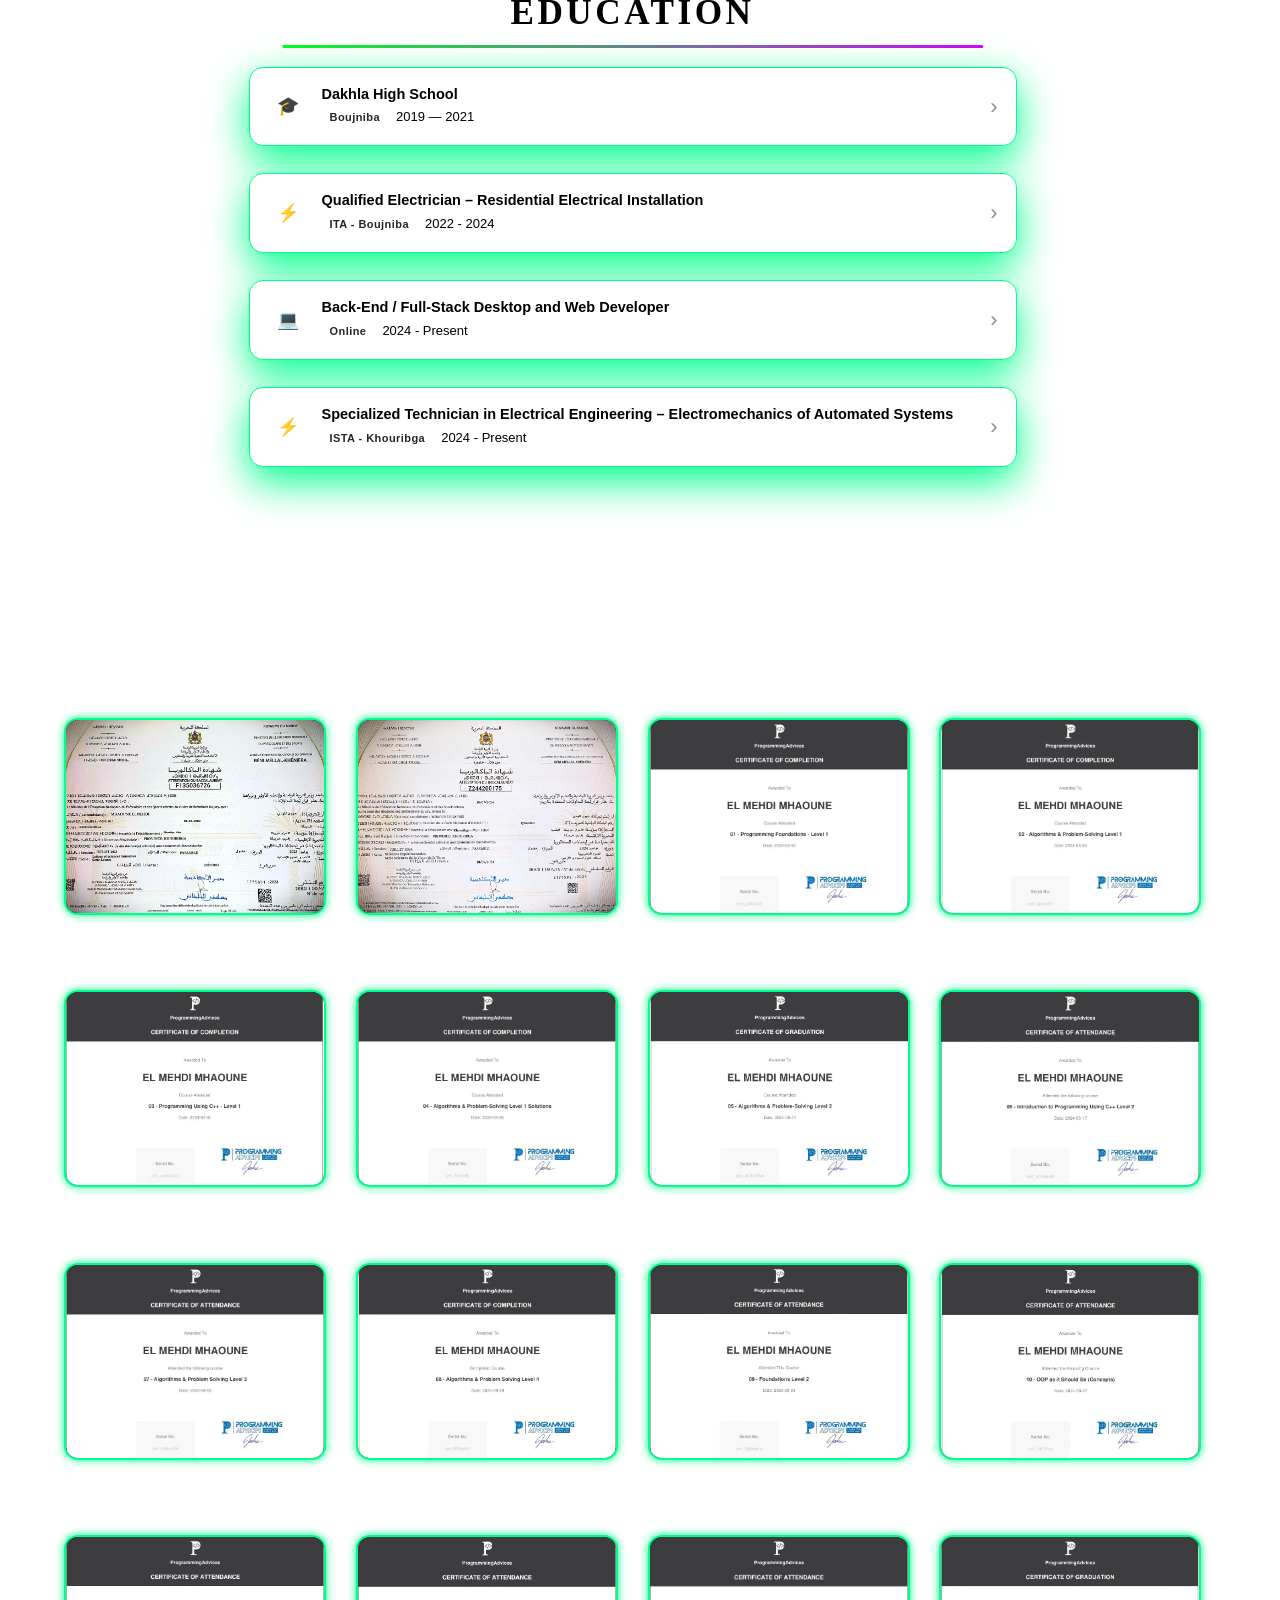
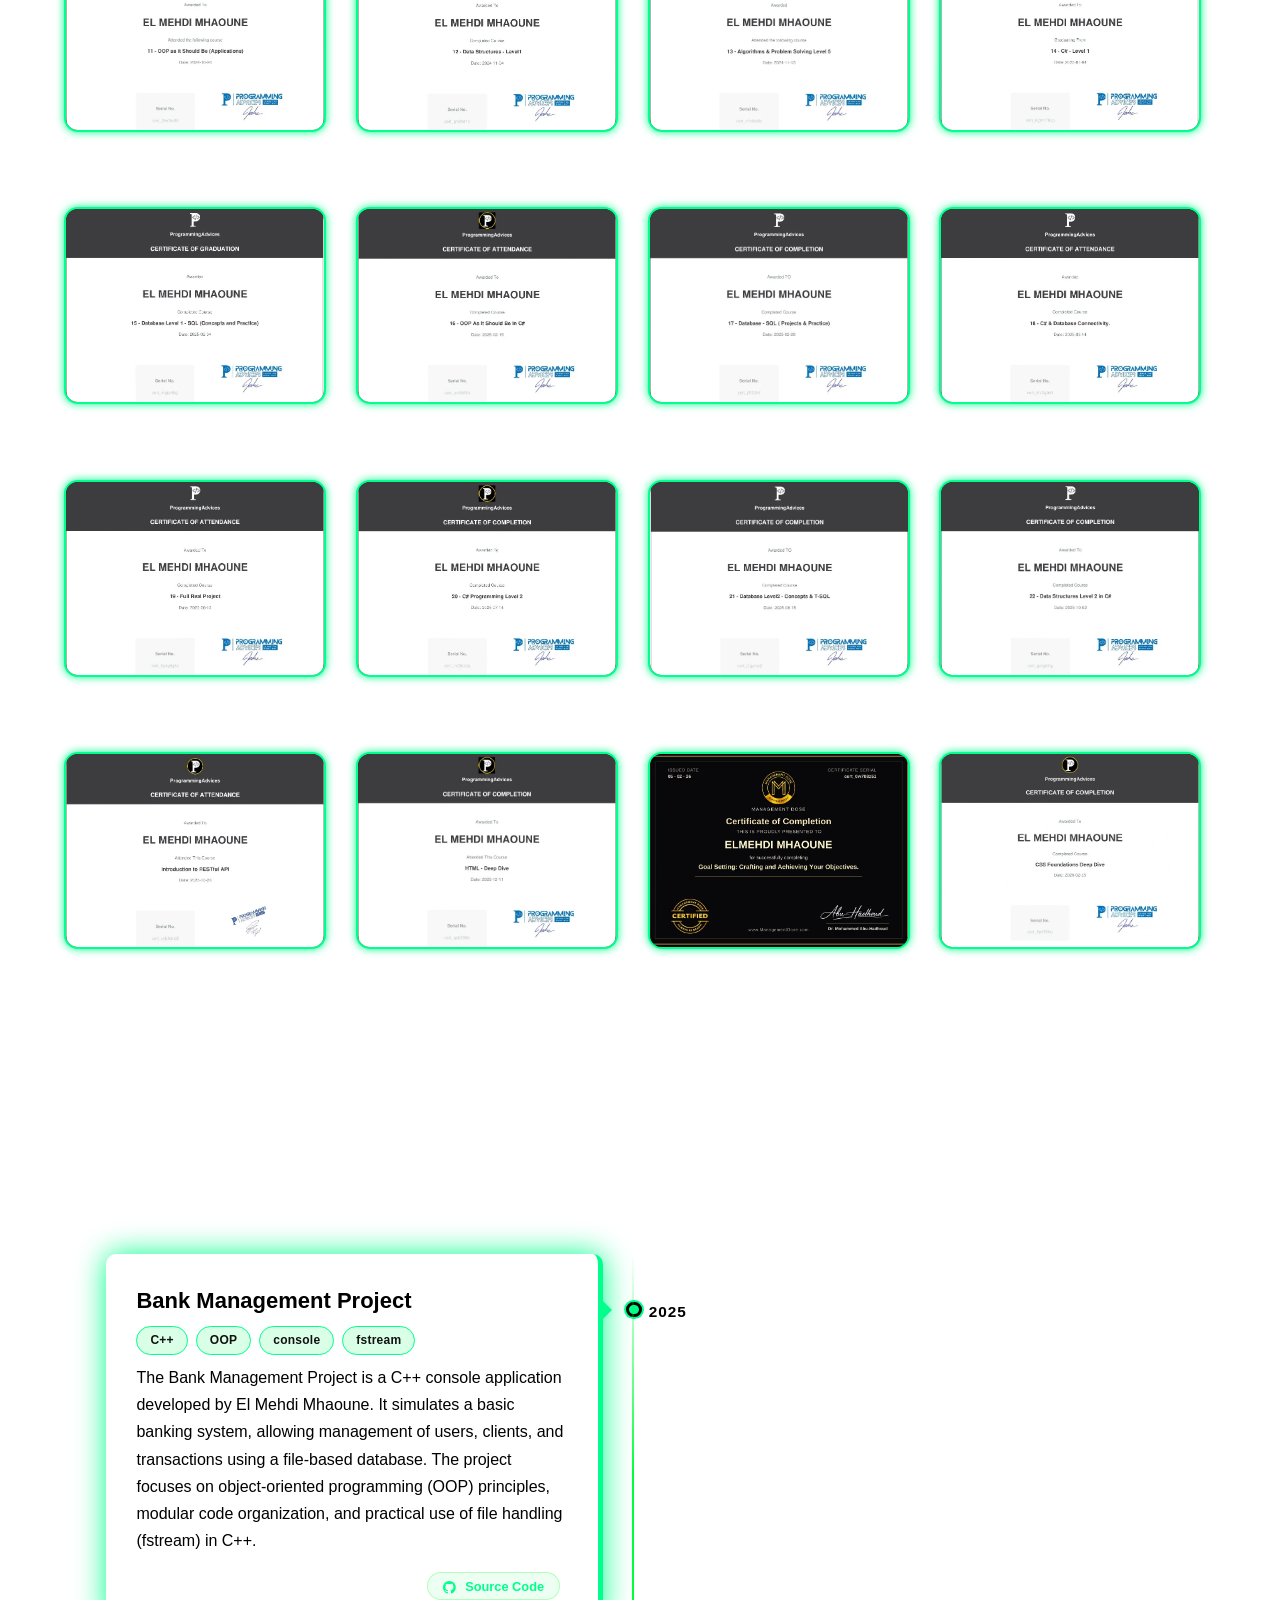
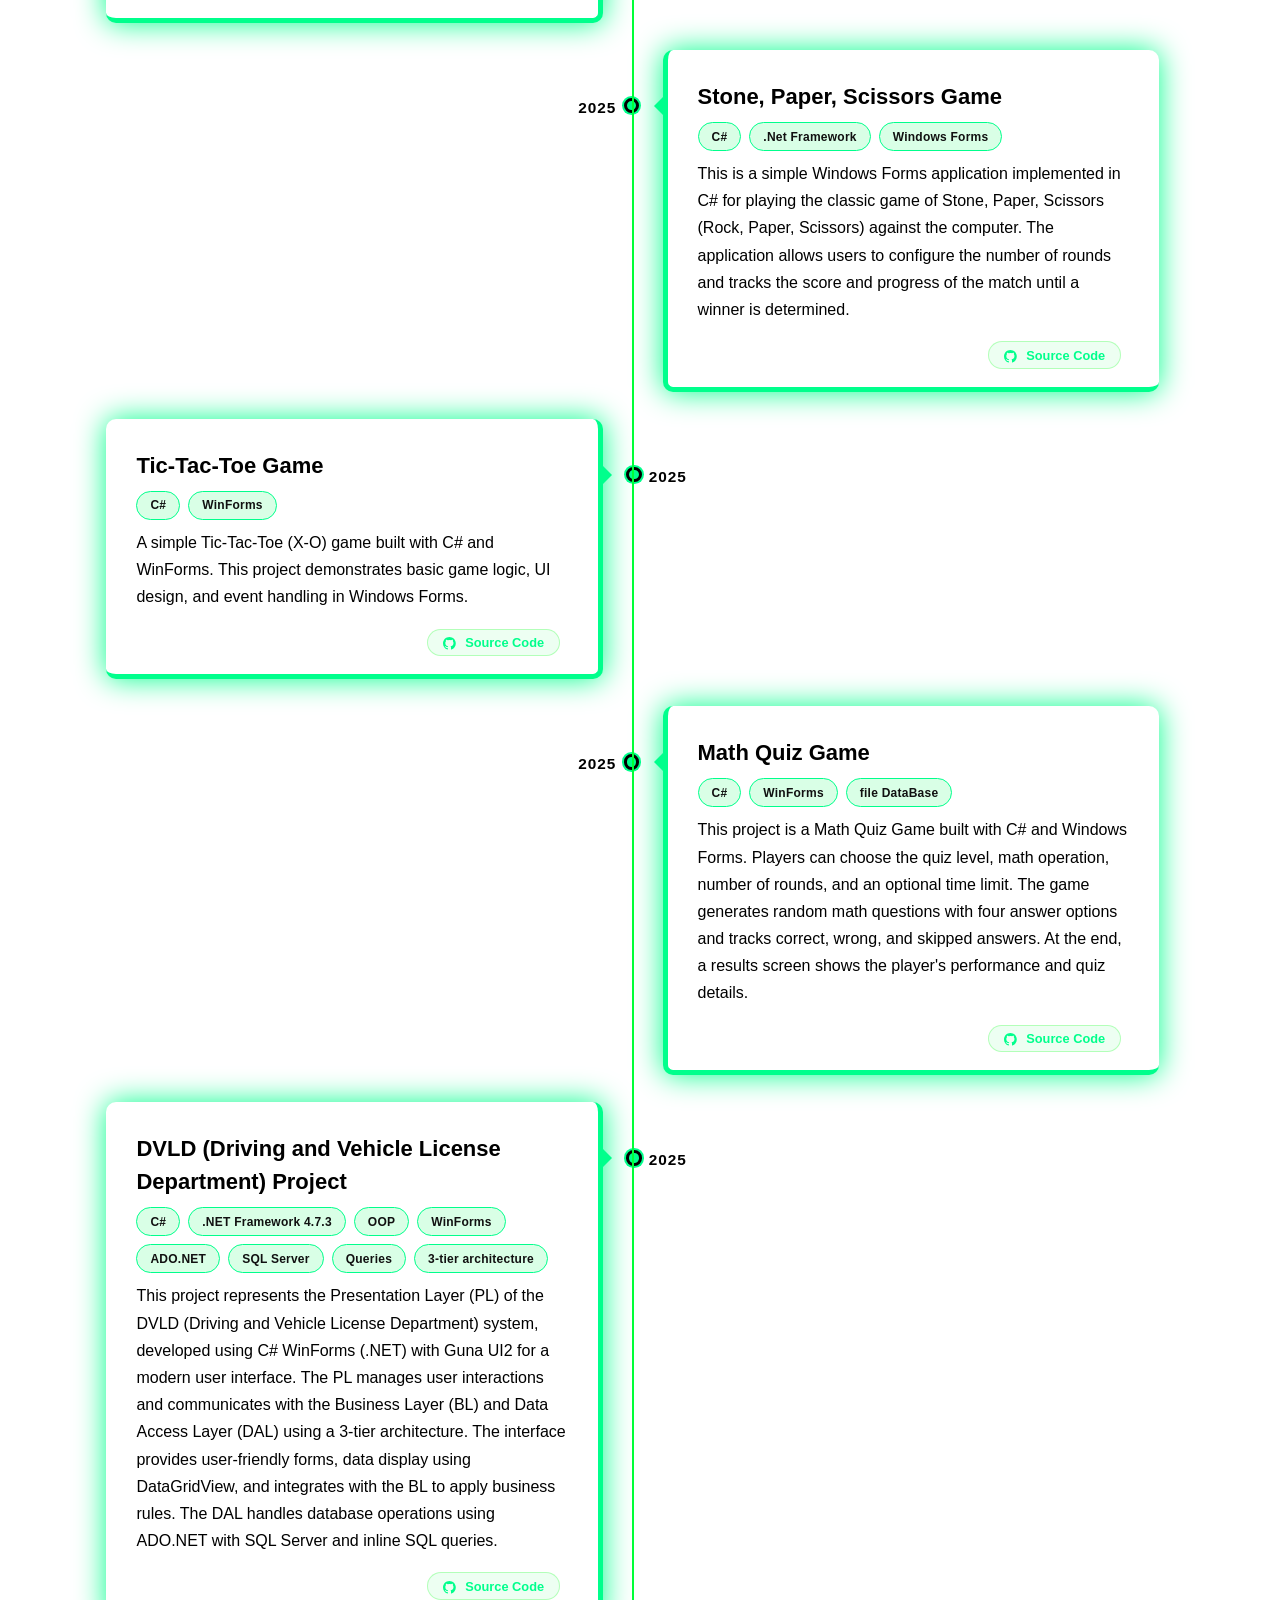
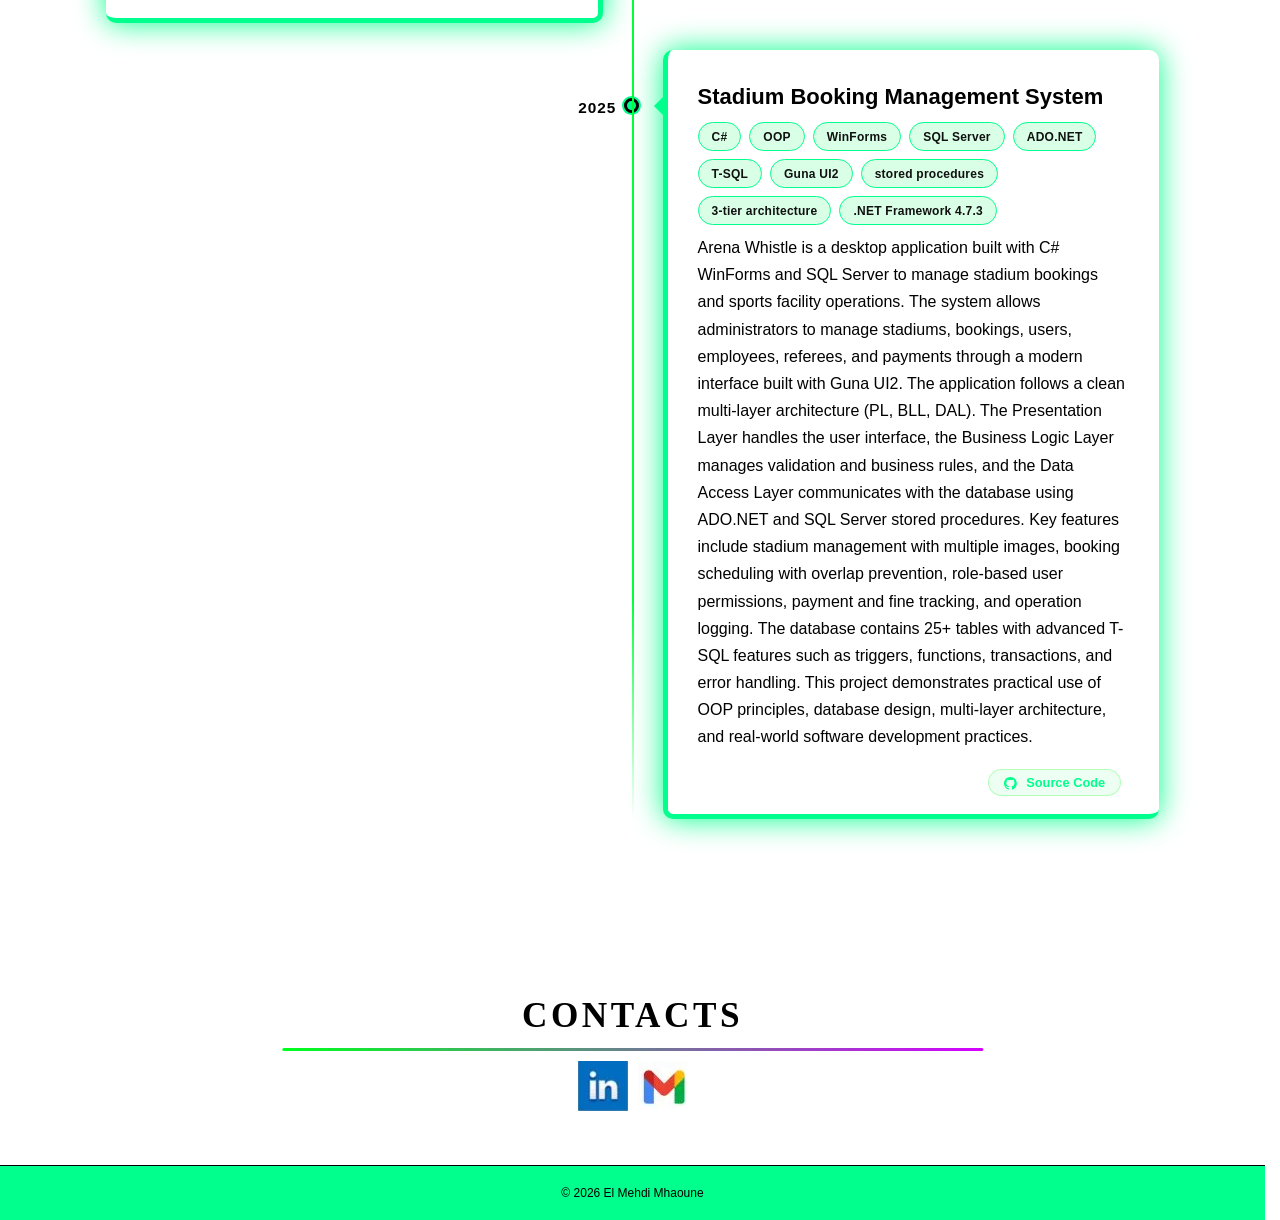
==== commit bb43fcfa: "feat: UI polish, image optimization & bug fixes - Dynamic color theming applied to nav and footer  -" ====
--- a/index.html
+++ b/index.html
@@ -67,7 +67,17 @@
       <!-- ── General ── -->
       <figure id="general" class="MainPicture">
         <!-- Background image -->
-        <img class="bg" src="./Images/Mypicture.jpg" alt="El Mehdi Mhaoune" />
+        <picture>
+          <source
+            media="(max-width: 640px)"
+            srcset="./Images/MypictureForPhoneAndTablet.webp"
+          />
+          <img
+            class="bg"
+            src="./Images/Mypicture.webp"
+            alt="El Mehdi Mhaoune"
+          />
+        </picture>
 
         <!-- Filter overlay -->
         <div class="bg-overlay"></div>
@@ -116,7 +126,7 @@
               <article class="face front">
                 <img
                   class="hero"
-                  src="./Images/Development_Picture.jpg"
+                  src="./Images/Development_Picture.webp"
                   loading="lazy"
                   alt="Full Stack Developer"
                 />
@@ -171,7 +181,7 @@
               <article class="face front">
                 <img
                   class="hero"
-                  src="./Images/Visual_Designer.jpg"
+                  src="./Images/Visual_Designer.webp"
                   loading="lazy"
                   alt="Visual Designer"
                 />
@@ -212,7 +222,7 @@
               <article class="face front">
                 <img
                   class="hero"
-                  src="./Images/marketing.jpg"
+                  src="./Images/marketing.webp"
                   loading="lazy"
                   alt="Audience Engagement"
                 />
@@ -426,7 +436,7 @@
           <figure class="tile">
             <img
               class="thumb"
-              src="./Images/BAC Lettre.png"
+              src="./Images/BAC_Lettre.webp"
               loading="lazy"
               alt="Literature and Human Sciences"
             />
@@ -450,7 +460,7 @@
           <figure class="tile">
             <img
               class="thumb"
-              src="./Images/BAC SVT.png"
+              src="./Images/BAC_SVT.webp"
               loading="lazy"
               alt="Life and Earth Sciences"
             />
@@ -474,7 +484,7 @@
           <figure class="tile">
             <img
               class="thumb"
-              src="./Images/Course N1.png"
+              src="./Images/Course_N1.webp"
               loading="lazy"
               alt="Course N1"
             />
@@ -507,7 +517,7 @@
           <figure class="tile">
             <img
               class="thumb"
-              src="./Images/Course N2.png"
+              src="./Images/Course_N2.webp"
               loading="lazy"
               alt="Course N2"
             />
@@ -538,7 +548,7 @@
           <figure class="tile">
             <img
               class="thumb"
-              src="./Images/Course N3.png"
+              src="./Images/Course_N3.webp"
               loading="lazy"
               alt="Course N3"
             />
@@ -567,7 +577,7 @@
           <figure class="tile">
             <img
               class="thumb"
-              src="./Images/Course N4.png"
+              src="./Images/Course_N4.webp"
               loading="lazy"
               alt="Course N4"
             />
@@ -599,7 +609,7 @@
           <figure class="tile">
             <img
               class="thumb"
-              src="./Images/Course N5.png"
+              src="./Images/Course_N5.webp"
               loading="lazy"
               alt="Course N5"
             />
@@ -629,7 +639,7 @@
           <figure class="tile">
             <img
               class="thumb"
-              src="./Images/Course N6.png"
+              src="./Images/Course_N6.webp"
               loading="lazy"
               alt="Course N6"
             />
@@ -660,7 +670,7 @@
           <figure class="tile">
             <img
               class="thumb"
-              src="./Images/Course N7.png"
+              src="./Images/Course_N7.webp"
               loading="lazy"
               alt="Course N7"
             />
@@ -691,7 +701,7 @@
           <figure class="tile">
             <img
               class="thumb"
-              src="./Images/Course N8.png"
+              src="./Images/Course_N8.webp"
               loading="lazy"
               alt="Course N8"
             />
@@ -722,7 +732,7 @@
           <figure class="tile">
             <img
               class="thumb"
-              src="./Images/Course N9.png"
+              src="./Images/Course_N9.webp"
               loading="lazy"
               alt="Course N9"
             />
@@ -756,7 +766,7 @@
           <figure class="tile">
             <img
               class="thumb"
-              src="./Images/Course N10.png"
+              src="./Images/Course_N10.webp"
               loading="lazy"
               alt="Course N10"
             />
@@ -792,7 +802,7 @@
           <figure class="tile">
             <img
               class="thumb"
-              src="./Images/Course N11.png"
+              src="./Images/Course_N11.webp"
               loading="lazy"
               alt="Course N11"
             />
@@ -826,7 +836,7 @@
           <figure class="tile">
             <img
               class="thumb"
-              src="./Images/Course N12.png"
+              src="./Images/Course_N12.webp"
               loading="lazy"
               alt="Course N12"
             />
@@ -860,7 +870,7 @@
           <figure class="tile">
             <img
               class="thumb"
-              src="./Images/Course N13.png"
+              src="./Images/Course_N13.webp"
               loading="lazy"
               alt="Course N13"
             />
@@ -895,7 +905,7 @@
           <figure class="tile">
             <img
               class="thumb"
-              src="./Images/Course N14.png"
+              src="./Images/Course_N14.webp"
               loading="lazy"
               alt="Course N14"
             />
@@ -934,7 +944,7 @@
           <figure class="tile">
             <img
               class="thumb"
-              src="./Images/Course N15.png"
+              src="./Images/Course_N15.webp"
               loading="lazy"
               alt="Course N15"
             />
@@ -973,7 +983,7 @@
           <figure class="tile">
             <img
               class="thumb"
-              src="./Images/Course N16.png"
+              src="./Images/Course_N16.webp"
               loading="lazy"
               alt="Course N16"
             />
@@ -1010,7 +1020,7 @@
           <figure class="tile">
             <img
               class="thumb"
-              src="./Images/Course N17.png"
+              src="./Images/Course_N17.webp"
               loading="lazy"
               alt="Course N17"
             />
@@ -1048,7 +1058,7 @@
           <figure class="tile">
             <img
               class="thumb"
-              src="./Images/Course N18.png"
+              src="./Images/Course_N18.webp"
               loading="lazy"
               alt="Course N18"
             />
@@ -1086,7 +1096,7 @@
           <figure class="tile">
             <img
               class="thumb"
-              src="./Images/Course N19.png"
+              src="./Images/Course_N19.webp"
               loading="lazy"
               alt="Course N19"
             />
@@ -1128,7 +1138,7 @@
           <figure class="tile">
             <img
               class="thumb"
-              src="./Images/Course N20.png"
+              src="./Images/Course_N20.webp"
               loading="lazy"
               alt="Course N20"
             />
@@ -1167,7 +1177,7 @@
           <figure class="tile">
             <img
               class="thumb"
-              src="./Images/Course N21.png"
+              src="./Images/Course_N21.webp"
               loading="lazy"
               alt="Course N21"
             />
@@ -1206,7 +1216,7 @@
           <figure class="tile">
             <img
               class="thumb"
-              src="./Images/Course N22.png"
+              src="./Images/Course_N22.webp"
               loading="lazy"
               alt="Course N22"
             />
@@ -1250,7 +1260,7 @@
           <figure class="tile">
             <img
               class="thumb"
-              src="./Images/Course Introduction to RestFull API.png"
+              src="./Images/Course_Introduction_to_RestFull_API.webp"
               loading="lazy"
               alt="Introduction to RESTful API"
             />
@@ -1279,7 +1289,7 @@
           <figure class="tile">
             <img
               class="thumb"
-              src="./Images/Course HTML.png"
+              src="./Images/Course_HTML.webp"
               loading="lazy"
               alt="HTML Course"
             />
@@ -1318,7 +1328,7 @@
           <figure class="tile">
             <img
               class="thumb"
-              src="./Images/Course Goals Settings.png"
+              src="./Images/Course_Goals_Settings.webp"
               loading="lazy"
               alt="Goals Settings Course"
             />
@@ -1365,7 +1375,7 @@
           <figure class="tile">
             <img
               class="thumb"
-              src="./Images/Course CSS.png"
+              src="./Images/Course_CSS.webp"
               loading="lazy"
               alt="CSS Course"
             />
--- a/CSS/Style/Global.css
+++ b/CSS/Style/Global.css
@@ -6,9 +6,9 @@
 :root {
   font-size: clamp(14px, 0.875rem + 0.268vw, 16px);
 
-  --bgShadowFg: 0 20px 60px rgb(0, 255, 17);
-  --certiCardShadow: 0 24px 60px rgba(0, 255, 13, 0.35);
-  --certiCardShadow-hover: 0 10px 15px rgba(0, 255, 13, 0.444);
+  --bgShadowFg: 0 20px 60px var(--accent);
+  --certiCardShadow: 0 0 8px var(--accent);
+  --certiCardShadow-hover: 0 0 50px var(--accent);
 
   --MagicColor: rgb(0, 255, 55);
   --MagicColor-dim: rgba(0, 255, 13, 0.246);
@@ -31,7 +31,7 @@
   --line: #d1d1d1;
   --border-dark: #1b2330;
 
-  --accent: #00ff7f;
+  --accent: #00ff8c;
   --accent-ink: #003300;
 
   --section-title-color: #000000;
@@ -55,7 +55,7 @@
   --bg-overlay-green: rgba(0, 42, 4, 0.82);
 
   --shadow: 0 8px 24px rgba(0, 0, 0, 0.15);
-  --shadow-glow: 0 15px 40px rgba(0, 255, 13, 0.176);
+  --shadow-glow: 0 15px 40px var(--accent);
   --shadow-lightbox: 0 32px 80px rgba(0, 0, 0, 0.7);
   --shadow-nav: 0 2px 20px rgba(0, 0, 0, 0.15);
 
@@ -119,7 +119,9 @@
   --transition-reveal: 0.8s cubic-bezier(0.4, 0, 0.2, 1);
 
   --nav-height: clamp(48px, 6vh, 58px);
-  --nav-bg: var(--primary-color-dark);
+  --nav-Footer-bg: var(--accent);
+  --nav-Footer-Txt: black;
+  --nav-Footer-Border-Color: black;
 
   --z-nav: 1000;
   --z-scroll-btn: 999;
@@ -131,8 +133,8 @@
 [data-theme="dark"] {
   --bgShadowFg: 0 0 0 rgba(0, 0, 0, 0);
   --certiBorder: var(--accent);
-  --certiCardShadow: 0 0 5px rgb(0, 255, 13);
-  --certiCardShadow-hover: 0 0 50px rgb(0, 255, 13);
+  --certiCardShadow: 0 0 8px var(--accent);
+  --certiCardShadow-hover: 0 0 50px var(--accent);
 
   --MagicColor: #00ff55;
   --MagicColor-dim: rgb(0, 255, 85);
@@ -151,7 +153,7 @@
   --card-bg-darker: #080c11;
   --card: #0f141a;
 
-  --accent: #00ff85;
+  --accent: #61ffb3;
   --accent-ink: #001b08;
 
   --ink: #f3f6f9;
@@ -166,6 +168,10 @@
   --section-title-color: #ffffff;
 
   /* ── Nav & Footer ── */
+  --nav-Footer-bg: black;
+  --nav-Footer-Txt: var(--accent);
+  --nav-Footer-Border-Color: var(--accent);
+
   --nav-link-color: #e2e8f0;
   --footer-bg: var(--primary-color-dark);
   --footer-color: #e2e8f0;
@@ -175,9 +181,9 @@
   --bg-overlay-green: rgba(0, 35, 10, 0.9);
 
   --shadow: 0 8px 24px rgba(0, 0, 0, 0.6);
-  --shadow-glow: 0 20px 60px rgb(0, 255, 55);
-  --shadow-glow-hover: 0 30px 50px rgb(0, 255, 13);
-  --shadow-card: 0 0 60px rgb(0, 255, 17);
+  --shadow-glow: 0 20px 60px var(--accent);
+  --shadow-glow-hover: 0 30px 50px var(--accent);
+  --shadow-card: 0 0 60px var(--accent);
   --shadow-lightbox: 0 40px 100px rgba(0, 0, 0, 0.9);
   --shadow-nav: 0 2px 20px rgba(0, 0, 0, 0.7);
 
@@ -189,7 +195,7 @@
 body
   *:not(img):not(svg):not(.section-title):not(path):not(.flip):not(
     .social-icon
-  ):not(.hero):not(.scroll-arrow) {
+  ):not(.hero):not(.scroll-arrow):not(figure.tile):not(.thumb) {
   transition:
     background-color 0.4s ease,
     color 0.4s ease,
@@ -260,10 +266,11 @@
   left: 0;
   right: 0;
   z-index: var(--z-nav);
-  background: var(--nav-bg);
+  background: var(--nav-Footer-bg);
   border-bottom: 1px solid rgba(255, 255, 255, 0.06);
   box-shadow: var(--shadow-nav);
   animation: navDrop 0.5s ease both;
+  border-bottom: 1px solid var(--nav-Footer-Txt);
 }
 
 .nav-inner {
@@ -281,7 +288,7 @@
   font-size: clamp(1rem, 0.9rem + 0.5vw, 1.3rem);
   font-weight: var(--fw-black);
   letter-spacing: var(--ls-widest);
-  color: var(--focus-color);
+  color: var(--nav-Footer-Txt);
   text-decoration: none;
   position: relative;
   flex-shrink: 0;
@@ -291,11 +298,11 @@
 .nav-brand::after {
   content: "";
   position: absolute;
-  bottom: -3px;
+  bottom: 2px;
   left: 0;
   width: 100%;
   height: 2px;
-  background: var(--focus-color);
+  background: var(--nav-Footer-Txt);
   border-radius: 2px;
   transform: scaleX(0);
   transform-origin: left;
@@ -323,7 +330,7 @@
 }
 
 nav a {
-  color: var(--nav-link-color);
+  color: var(--nav-Footer-Txt);
   text-decoration: none;
   font-size: var(--fs-nav);
   font-weight: var(--fw-semibold);
@@ -337,11 +344,6 @@
     background var(--transition-base);
 }
 
-nav a:hover {
-  color: var(--focus-color);
-  background: rgba(255, 255, 255, 0.06);
-}
-
 nav ul a::after {
   content: "";
   position: absolute;
@@ -349,7 +351,7 @@
   left: clamp(6px, 1vw, 14px);
   right: clamp(6px, 1vw, 14px);
   height: 2px;
-  background: var(--focus-color);
+  background: var(--nav-Footer-Txt);
   border-radius: 2px;
   transform: scaleX(0);
   transform-origin: center;
@@ -362,7 +364,7 @@
 }
 
 nav a.active {
-  color: var(--focus-color);
+  color: var(--nav-Footer-Txt);
 }
 
 /* ── Theme Toggle ── */
@@ -374,9 +376,9 @@
   gap: var(--space-2);
   padding: 6px clamp(8px, 1.2vw, 14px);
   border-radius: var(--radius-pill);
-  border: 1.5px solid var(--MagicColor-dim);
+  border: 1.5px solid var(--nav-Footer-Txt);
   background: transparent;
-  color: var(--focus-color);
+  color: var(--nav-Footer-Txt);
   cursor: pointer;
   font-size: var(--fs-base);
   font-weight: var(--fw-semibold);
@@ -389,9 +391,9 @@
 }
 
 .theme-toggle:hover {
-  background: var(--MagicColor-bg);
-  box-shadow: 0 0 12px var(--MagicColor-dim);
-  color: var(--MagicColor);
+  background: var(--nav-Footer-Txt);
+  box-shadow: 0 0 12px var(--nav-Footer-Txt);
+  color: var(--nav-Footer-bg);
 }
 
 .theme-toggle svg {
@@ -418,15 +420,15 @@
 /* ── Footer ── */
 .site-footer {
   grid-area: footer;
-  background: var(--footer-bg);
-  color: var(--footer-color);
+  background: var(--nav-Footer-bg);
+  color: var(--nav-Footer-Txt);
   display: flex;
   justify-content: center;
   align-items: center;
   padding: clamp(0.75rem, 2vh, 1.5rem) var(--section-padding-h);
   font-size: var(--fs-sm);
   text-align: center;
-  border-top: 1px solid #00ff7f;
+  border-top: 1px solid var(--nav-Footer-Txt);
 }
 
 /* ── Scroll-to-top ── */
@@ -441,7 +443,7 @@
   padding: clamp(8px, 1.2vw, 12px) clamp(12px, 2vw, 20px);
   border-radius: var(--radius-pill);
   border: 1.5px solid var(--border);
-  background: var(--surface);
+  background: var(nav);
   color: var(--accent);
   font-size: var(--fs-md);
   font-weight: var(--fw-bold);
--- a/CSS/Style/Projects.css
+++ b/CSS/Style/Projects.css
@@ -71,11 +71,11 @@
   height: clamp(12px, 1.2vw, 16px);
   top: 48px;
   right: -9px;
-  background: #00ff3c;
-  border: 3px solid var(--primary-color-light);
+  background: var(--nav-Footer-bg);
+  border: 3px solid var(--nav-Footer-Txt);
   border-radius: 50%;
   z-index: var(--z-dot);
-  box-shadow: 0 0 0 2px #00ff4c;
+  box-shadow: 0 0 0 2px var(--accent);
 }
 
 .projects .timeline .timeline-item.right::after {
@@ -93,13 +93,13 @@
   right: clamp(8px, 1vw, 11px);
   z-index: 1;
   border: 10px solid;
-  border-color: transparent transparent transparent var(--border);
+  border-color: transparent transparent transparent var(--accent);
 }
 
 .projects .timeline .timeline-item.right::before {
   left: clamp(8px, 1vw, 11px);
   right: auto;
-  border-color: transparent var(--border) transparent transparent;
+  border-color: transparent var(--accent) transparent transparent;
 }
 
 /* ── Date label ── */
@@ -132,25 +132,25 @@
   padding: clamp(16px, 2.5vw, 30px) clamp(16px, 2.5vw, 30px) 0;
   background: var(--primary-color-light);
   position: relative;
-  border-right: 5px solid var(--border);
-  border-bottom: 5px solid var(--border);
-  box-shadow: var(--shadow-glow);
+  border-right: 5px solid var(--accent);
+  border-bottom: 5px solid var(--accent);
+  box-shadow: 0px 0 30px var(--accent);
   border-radius: var(--radius-sm, 6px);
   transition: box-shadow 0.28s ease;
 }
 
 .projects .timeline-item.left .timeline-text:hover {
-  box-shadow: 20px 20px 30px var(--MagicColor-dim);
+  box-shadow: 20px 20px 30px var(--accent);
 }
 
 .projects .timeline-item.right .timeline-text:hover {
-  box-shadow: -20px 20px 30px var(--MagicColor-dim);
+  box-shadow: -20px 20px 30px var(--accent);
 }
 
 .projects .timeline .timeline-item.right .timeline-text {
   border-right: none;
-  border-left: 5px solid var(--border);
-  border-bottom: 5px solid var(--border);
+  border-left: 5px solid var(--accent);
+  border-bottom: 5px solid var(--accent);
 }
 
 .projects .timeline .timeline-text h2 {
@@ -190,7 +190,7 @@
   padding: clamp(3px, 0.5vh, 5px) clamp(8px, 1.2vw, 13px);
   border-radius: var(--radius-pill);
   background: var(--MagicColor-bg);
-  border: 1.3px solid rgb(165, 166, 165);
+  border: 1.3px solid var(--accent);
   font-size: clamp(var(--fs-xs), 0.72rem + 0.1vw, var(--fs-sm));
   font-weight: var(--fw-semibold);
   color: var(--ink);
@@ -217,7 +217,7 @@
   font-size: clamp(0.75rem, 0.72rem + 0.1vw, 0.82rem);
   font-weight: var(--fw-bold);
   user-select: none;
-  box-shadow: var(--shadow);
+  box-shadow: var(--accent);
   margin: clamp(12px, 2vh, 20px) 0;
   transition:
     background var(--transition-base),
@@ -318,7 +318,7 @@
 
   .projects .timeline-item.left .timeline-text:hover,
   .projects .timeline-item.right .timeline-text:hover {
-    box-shadow: 0 12px 24px var(--MagicColor-dim);
+    box-shadow: 0 12px 24px var(--accent);
   }
 }
 
--- a/CSS/Style/General.css
+++ b/CSS/Style/General.css
@@ -138,7 +138,7 @@
   font-weight: var(--fw-bold);
   letter-spacing: var(--ls-widest);
   text-transform: uppercase;
-  color: var(--MagicColor, rgb(0, 255, 68));
+  color: #00ff8c;
   margin-bottom: clamp(6px, 1vh, 10px);
   opacity: 0.9;
 }
@@ -153,7 +153,7 @@
 }
 
 .title-accent {
-  color: var(--MagicColor, rgb(0, 255, 55));
+  color: #00ff8c;
 }
 
 .description {
@@ -195,7 +195,7 @@
   flex-direction: column;
   align-items: center;
   gap: var(--space-1);
-  color: rgb(13, 255, 0);
+  color: #00ff8c;
 }
 
 .scroll-label {
@@ -300,26 +300,18 @@
   .MainPicture {
     height: 100vh;
     min-height: 600px;
-    display: grid;
-    column-count: 1;
-    grid-row: 2;
-    grid-template-areas: "Bg" "description";
-  }
-
-  /* switch to portrait image */
-  .bg {
-    grid-area: "Bg";
-    content: url("/Images/MypictureForPhoneAndTablet.jpg");
-    object-position: center top;
-  }
-
-  /* heavy bottom fade so card text is readable */
+  }
+
+  .bg {
+    object-position: center top; /* portrait image — show face at top */
+  }
+
   .bg-overlay {
     background: linear-gradient(
       180deg,
       rgba(0, 0, 0, 0) 0%,
       rgba(0, 0, 0, 0.1) 20%,
-      rgba(0, 0, 0, 0.78) 100%,
+      rgba(0, 0, 0, 0.78) 80%,
       rgba(0, 0, 0, 0.93) 100%
     );
   }
@@ -331,12 +323,15 @@
   .card-tags {
     justify-content: center;
   }
+
   .title {
     font-size: clamp(1.2rem, 5vw, 1.7rem);
   }
+
   .description {
     font-size: var(--fs-sm);
   }
+
   .scroll-hint {
     display: none;
   }
--- a/CSS/Style/Contacts.css
+++ b/CSS/Style/Contacts.css
@@ -5,6 +5,7 @@
 .contacts {
   grid-area: contacts;
   justify-items: center;
+  padding-top: 10vh;
 }
 
 /* ── Social icon row ── */
@@ -31,7 +32,7 @@
   display: block;
   width: 50px;
   height: 50px;
-  background-image: url("/Images/Social media Image.png");
+  background-image: url("/Images/Social-media-Image.webp");
   background-repeat: no-repeat;
   /* NO background-size — sprite is pixel-perfect at natural size */
   transform: perspective(1000px);
@@ -46,47 +47,19 @@
 }
 
 /* ── Normal state (top row, y = 0) ── */
-.faceBook {
-  background-position: 0px 0px;
-}
-.rss {
-  background-position: -57px 0px;
-}
+
 .linkedIn {
   background-position: -114px 0px;
 }
-.pint {
-  background-position: -171px 0px;
-}
-.share {
-  background-position: -227px 0px;
-}
-.youtube {
-  background-position: -282px -1px;
-}
+
 .Gmail {
   background-position: -337px -1px;
 }
 
-/* ── Hover state (bottom row, y = -64px) ── */
-.faceBook:hover {
-  background-position: 0px -64px;
-}
-.rss:hover {
-  background-position: -57px -64px;
-}
 .linkedIn:hover {
   background-position: -114px -64px;
 }
-.pint:hover {
-  background-position: -171px -64px;
-}
-.share:hover {
-  background-position: -227px -64px;
-}
-.youtube:hover {
-  background-position: -282px -64px;
-}
+
 .Gmail:hover {
   background-position: -337px -64px;
 }
--- a/CSS/Style/certifications.css
+++ b/CSS/Style/certifications.css
@@ -13,32 +13,33 @@
 .gallery {
   max-width: 1260px;
   margin: clamp(0.8rem, 2vh, 1.4rem) auto clamp(1.4rem, 3vh, 2.4rem);
-  padding: 0 clamp(0.5rem, 2vw, 1rem);
+  padding: 5vh clamp(0.5rem, 2vw, 1rem);
   display: grid;
   /* Default: 4 columns — large screens */
   grid-template-columns: repeat(4, minmax(0, 1fr));
-  gap: clamp(14px, 2vw, 30px);
+  gap: clamp(14px, 5vw, 30px);
 }
 
 /* ── Tile ── */
 figure.tile {
-  margin: 0;
+  margin-bottom: 5vh;
   background: #0f141a;
   border: 2px solid var(--certiBorder, var(--accent));
   border-radius: var(--radius-md, 14px);
   box-shadow: var(--certiCardShadow);
   overflow: clip;
   position: relative;
-  transform: scale(1.015);
-  /* smooth lift + glow + border — spring easing */
+  transform: translateY(0) scale(1);
+  will-change: transform;
   transition:
-    transform 0.45s cubic-bezier(0.22, 1, 0.36, 1),
-    box-shadow 0.45s cubic-bezier(0.22, 1, 0.36, 1),
-    border-color 0.35s ease;
+    transform 0.5s cubic-bezier(0.22, 1, 0.36, 1),
+    box-shadow 0.4s ease,
+    /* ← must re-declare everything */ border-color 0.4s ease,
+    /*    the global rule would kill */ background-color 0.4s ease; /*    transform if not explicit  */
 }
 
 figure.tile:hover {
-  transform: translateY(-10px) scale(1.02);
+  transform: translateY(-12px) scale(1.03); /* more travel, visible lift */
   box-shadow: var(--certiCardShadow-hover);
   border-color: var(--MagicColor, var(--accent));
 }
@@ -112,8 +113,8 @@
   display: inline-block;
   padding: 0.15rem clamp(0.35rem, 0.8vw, 0.5rem);
   border-radius: 999px;
-  background: rgb(0, 155, 21);
-  color: #d9ffd5;
+  background: var(--nav-Footer-bg);
+  color: var(--nav-Footer-Txt);
   box-shadow: 0 0 0 1px rgba(0, 0, 0, 0.193) inset;
   font-weight: 600;
   letter-spacing: 0.02em;
@@ -138,7 +139,7 @@
 .lightbox-overlay {
   position: fixed;
   inset: 0;
-  background: rgba(0, 42, 4, 0.82);
+  background: rgba(42, 0, 0, 0.82);
   backdrop-filter: blur(8px);
   -webkit-backdrop-filter: blur(8px);
   display: flex;
@@ -195,7 +196,7 @@
 }
 
 .lightbox-close:hover {
-  background: rgba(247, 37, 37, 0.7);
+  background: rgba(255, 0, 0, 0.768);
   transform: scale(1.1);
 }
 
@@ -242,7 +243,7 @@
   color: #ffffff;
   letter-spacing: 0.03em;
   line-height: 1.4;
-  border-bottom: 1px solid #00ff1a;
+  border-bottom: 1px solid #00ff8c;
   padding-bottom: 10px;
   flex-shrink: 0;
   margin-right: clamp(1rem, 3vw, 5vw);
@@ -271,10 +272,10 @@
   display: inline-block;
   padding: 0.2rem clamp(0.4rem, 0.8vw, 0.65rem);
   border-radius: 999px;
-  background: rgba(0, 255, 51, 0.75);
+  background: var(--nav-Footer-bg);
   font-weight: 600;
   font-size: clamp(0.72rem, 0.7rem + 0.1vw, 0.8rem);
-  color: #fff;
+  color: var(--nav-Footer-Txt);
   letter-spacing: 0.02em;
 }
 
--- a/CSS/Style/Educations.css
+++ b/CSS/Style/Educations.css
@@ -41,7 +41,7 @@
 
 .edu-card:hover {
   border-color: var(--MagicColor);
-  box-shadow: 0 10px 5px var(--MagicColor-dim);
+  box-shadow: 0 10px 5px var(--accent);
   transform: translateX(var(--space-1));
 }
 
@@ -107,8 +107,7 @@
   display: inline-block;
   padding: 2px clamp(5px, 0.8vw, var(--space-2));
   border-radius: var(--radius-pill);
-  background: var(--MagicColor);
-  color: black;
+  color: var(--nav-Footer-Txt);
   font-size: clamp(9px, var(--fs-xs), 11px);
   font-weight: var(--fw-bold);
   letter-spacing: var(--ls-wide);
@@ -117,7 +116,7 @@
 }
 
 .when {
-  color: var(--MagicColor);
+  color: var(--nav-Footer-Txt);
   font-size: clamp(var(--fs-xs), 0.75rem + 0.1vw, var(--fs-base));
   font-weight: var(--fw-medium);
 }
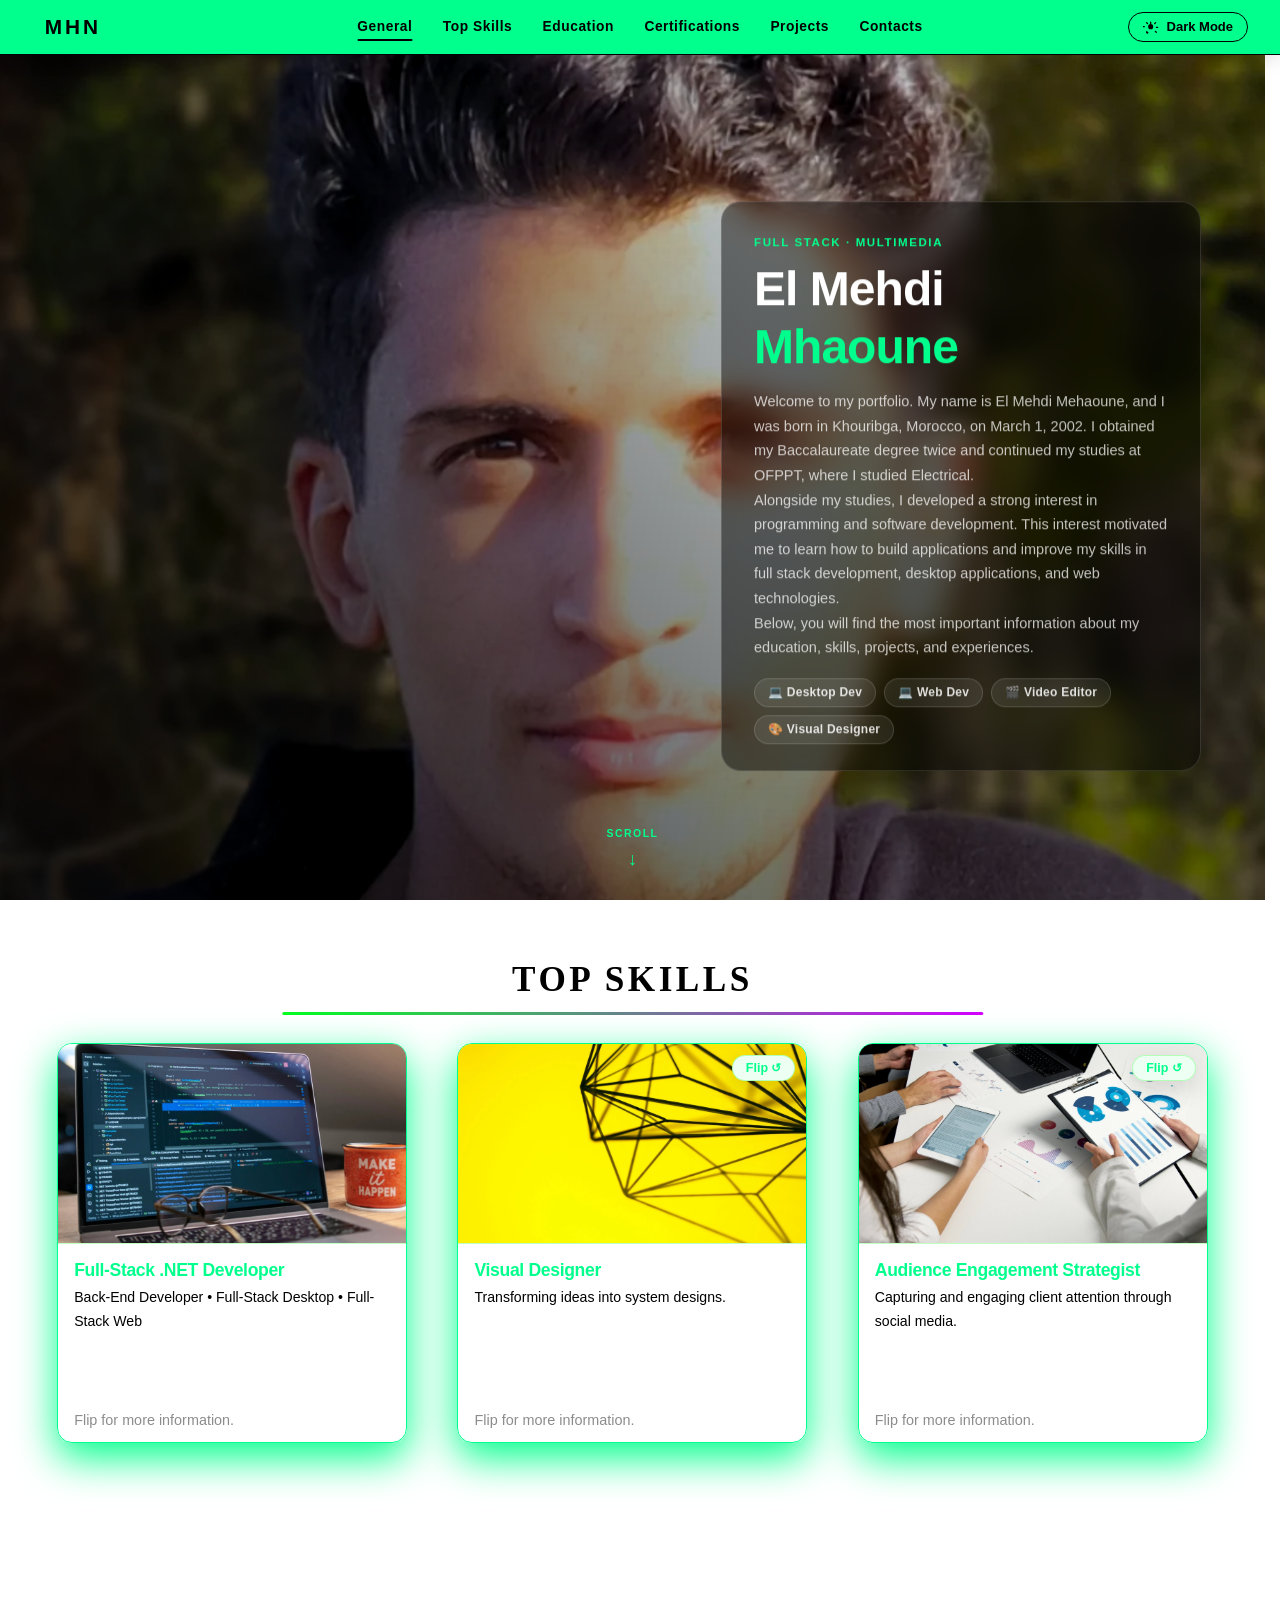
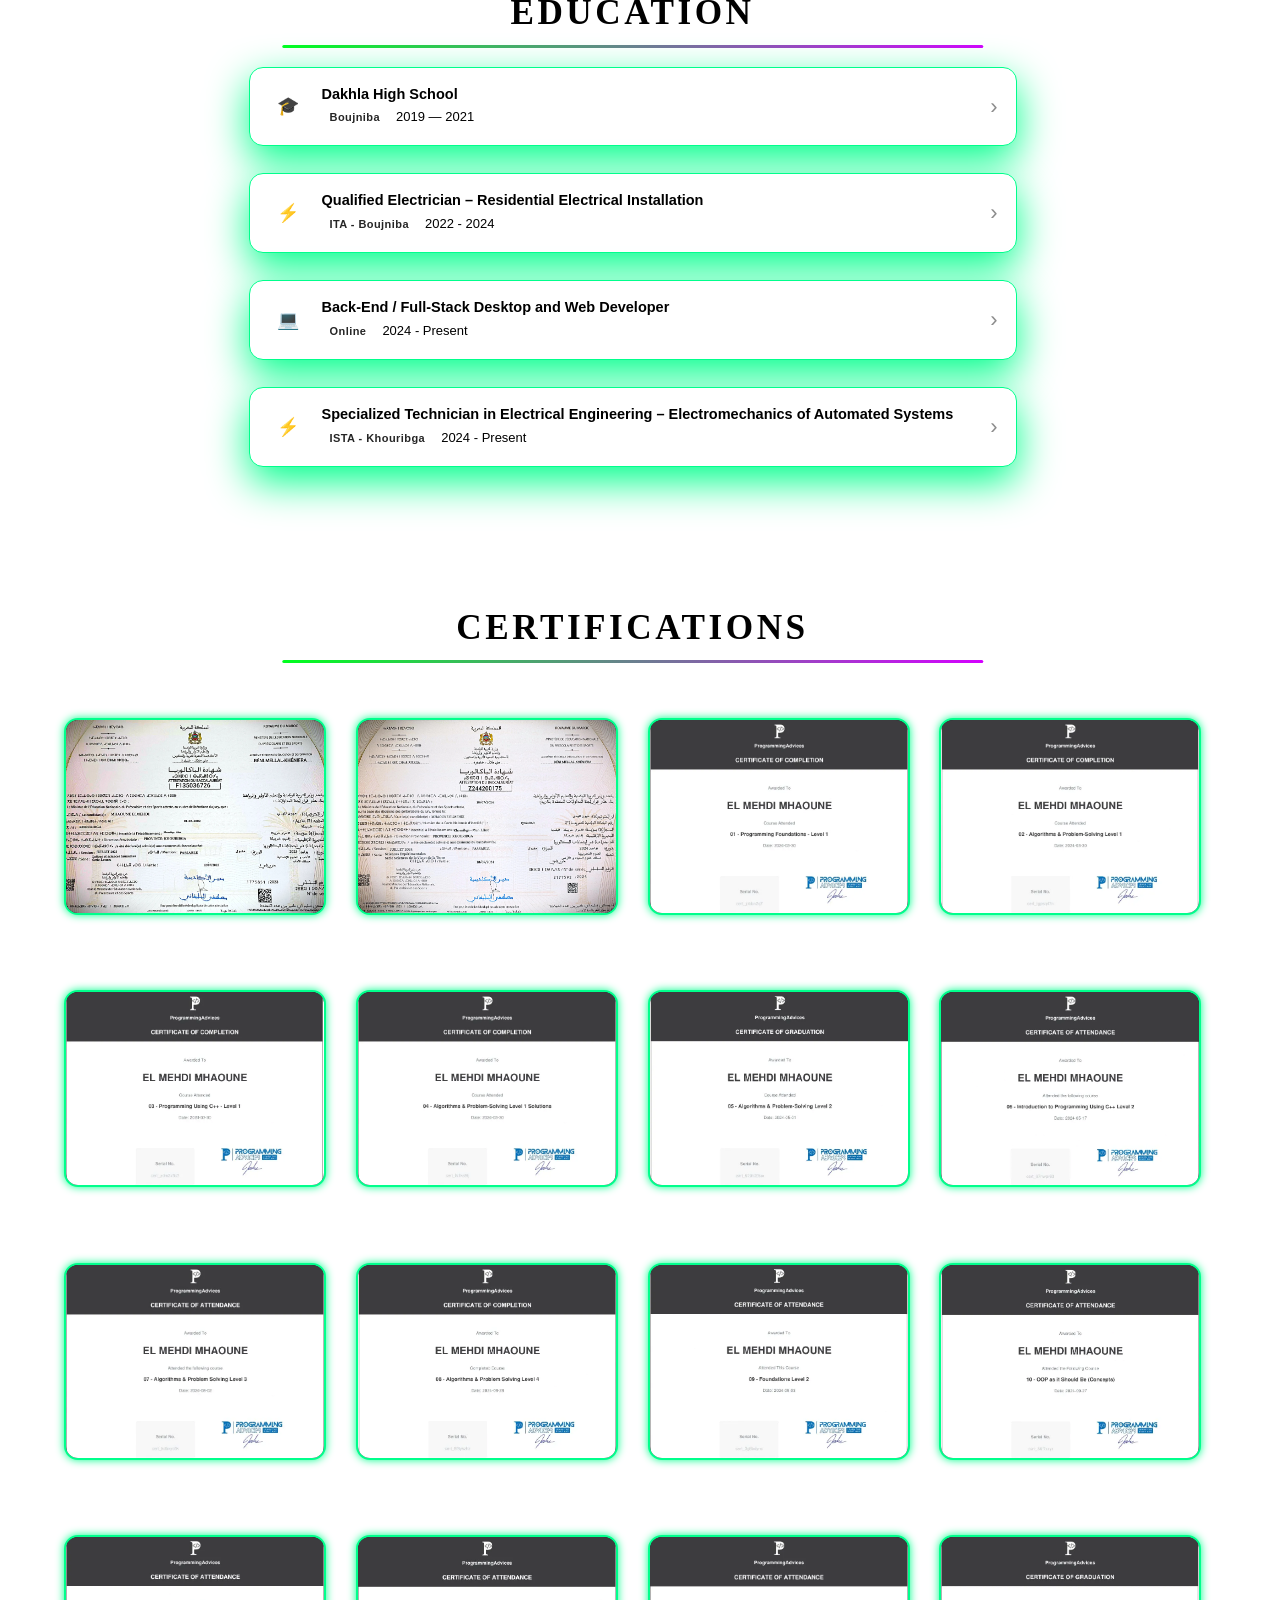
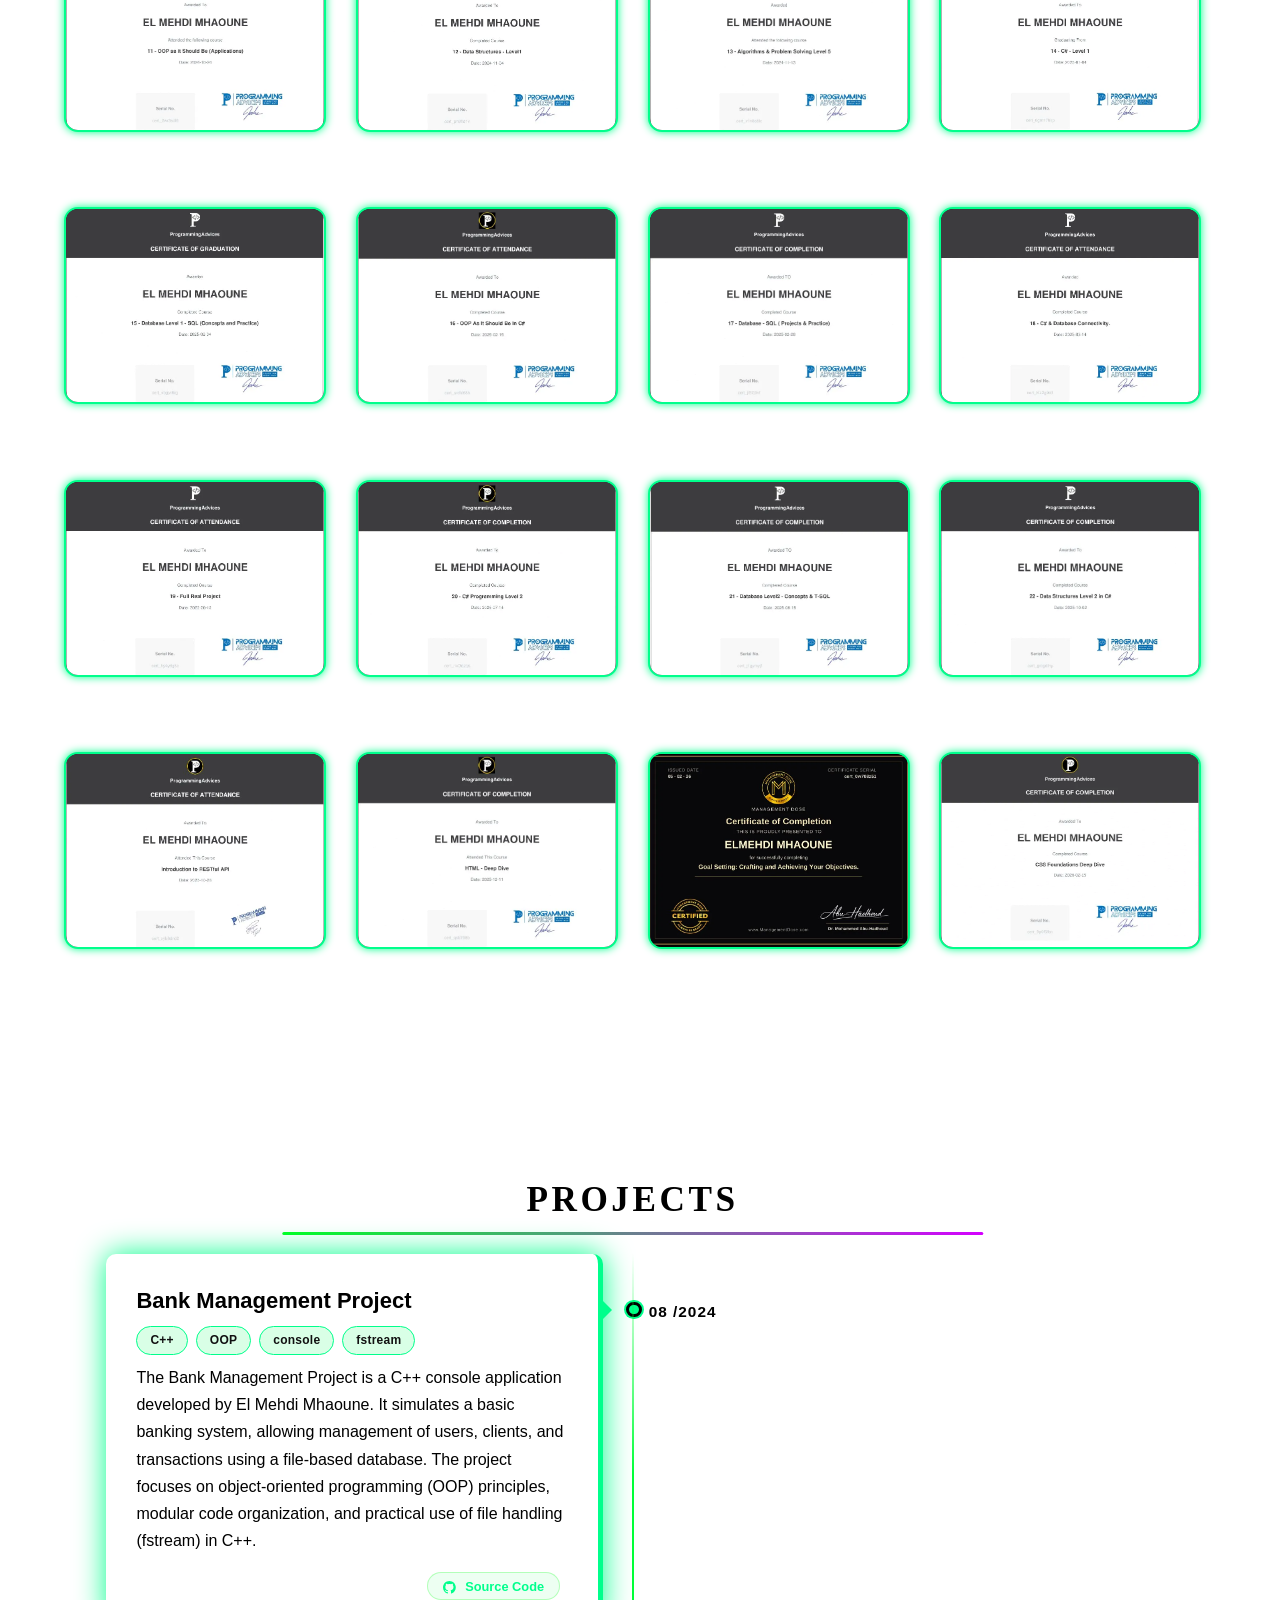
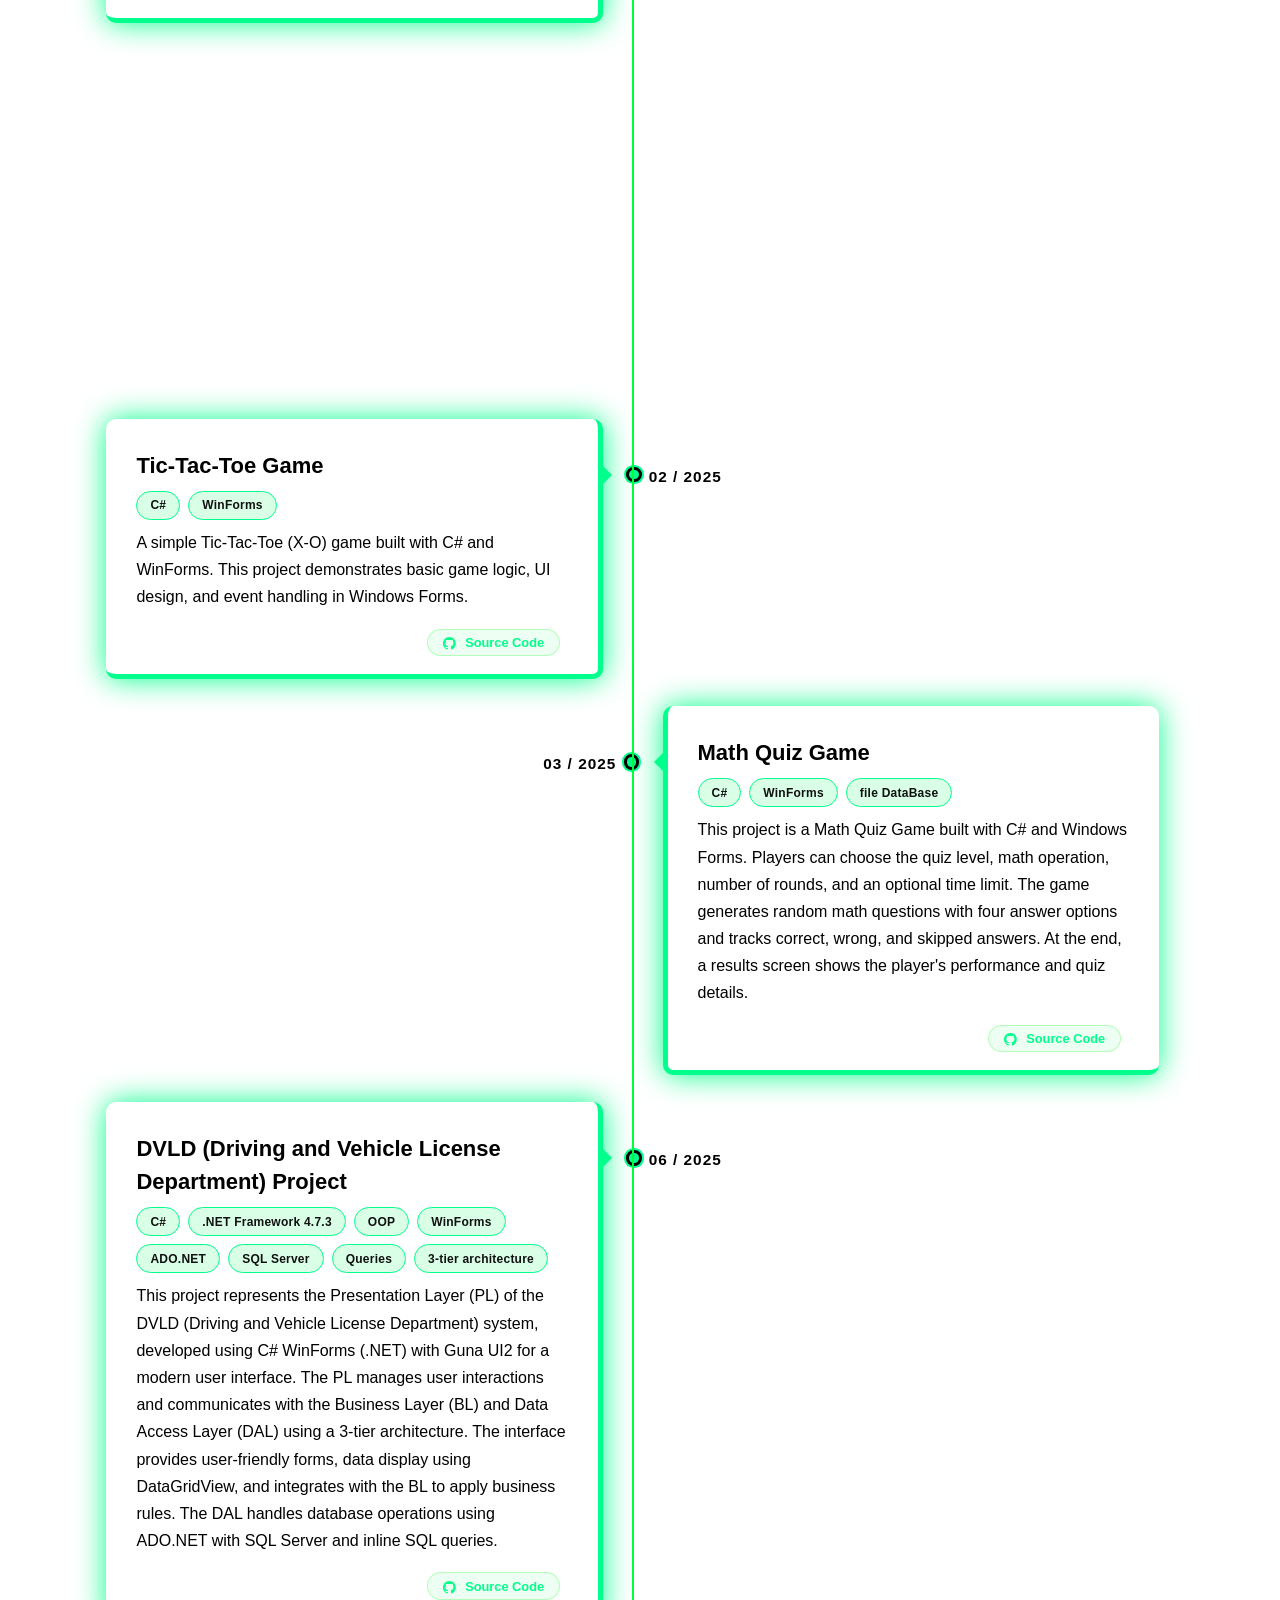
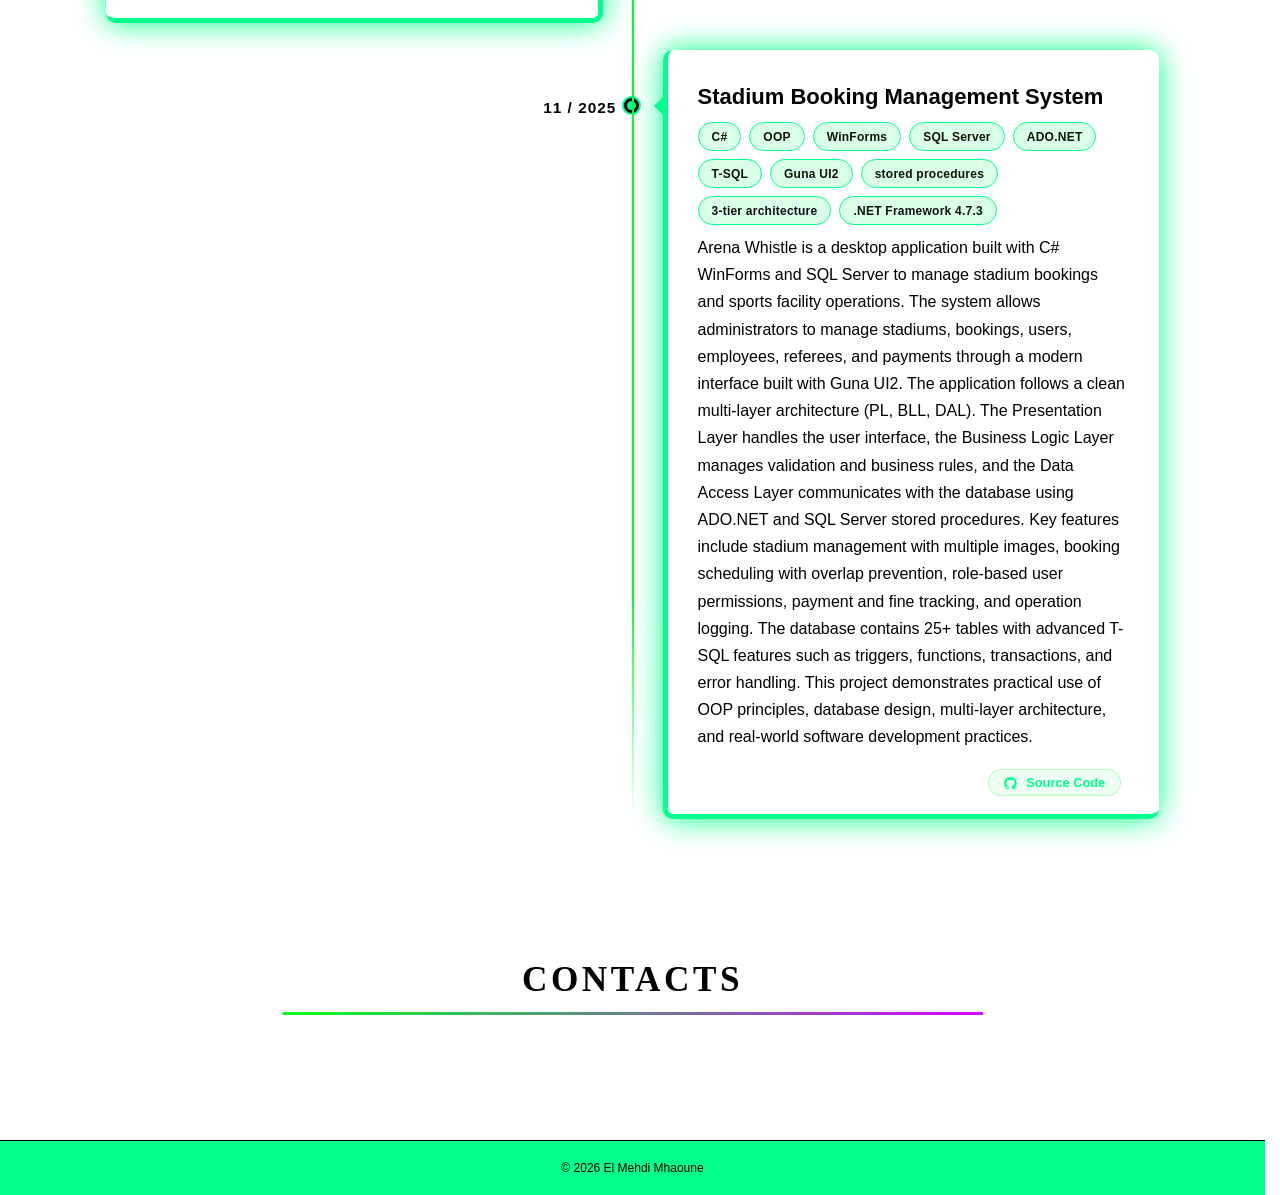
==== commit 24e63fba: "Update the projects Dates , Updating the Nav Bar , Updating the Contacts Sections" ====
--- a/index.html
+++ b/index.html
@@ -33,18 +33,13 @@
 
   <body>
     <nav>
+      <!-- ══════════════════════════════════════════════════════════════
+     NAVBAR — updated HTML
+     ══════════════════════════════════════════════════════════════ -->
       <div class="nav-inner">
         <a class="nav-brand" href="#general">MHN</a>
 
-        <ul>
-          <li><a href="#general">General</a></li>
-          <li><a href="#TopSkills">Top Skills</a></li>
-          <li><a href="#education">Education</a></li>
-          <li><a href="#certifications">Courses</a></li>
-          <li><a href="#projects">Projects</a></li>
-          <li><a href="#contacts">Contacts</a></li>
-        </ul>
-
+        <!-- Theme toggle (visible always, moves based on screen size via CSS order) -->
         <button
           id="themeToggle"
           class="theme-toggle"
@@ -60,6 +55,28 @@
           </svg>
           <span>Toggle Theme</span>
         </button>
+
+        <!-- Hamburger button (mobile only) -->
+        <button
+          id="menuToggle"
+          class="menu-toggle"
+          type="button"
+          aria-expanded="false"
+          aria-label="Toggle navigation menu"
+        >
+          <span class="hamburger-bar"></span>
+          <span class="hamburger-bar"></span>
+          <span class="hamburger-bar"></span>
+        </button>
+
+        <ul id="navMenu">
+          <li><a href="#general">General</a></li>
+          <li><a href="#TopSkills">Top Skills</a></li>
+          <li><a href="#education">Education</a></li>
+          <li><a href="#certifications">Certifications</a></li>
+          <li><a href="#projects">Projects</a></li>
+          <li><a href="#contacts">Contacts</a></li>
+        </ul>
       </div>
     </nav>
 
@@ -1439,7 +1456,7 @@
         <div class="timeline">
           <div class="timeline-item left">
             <div class="timeline-text">
-              <div class="timeline-date">2025</div>
+              <div class="timeline-date">08 /2024</div>
               <h2>Bank Management Project</h2>
               <div class="TMcard-tags">
                 <span class="TMtag">C++</span>
@@ -1471,7 +1488,7 @@
 
           <div class="timeline-item right">
             <div class="timeline-text">
-              <div class="timeline-date">2025</div>
+              <div class="timeline-date">02 / 2025</div>
               <h2>Stone, Paper, Scissors Game</h2>
               <div class="TMcard-tags">
                 <span class="TMtag">C#</span>
@@ -1500,7 +1517,7 @@
 
           <div class="timeline-item left">
             <div class="timeline-text">
-              <div class="timeline-date">2025</div>
+              <div class="timeline-date">02 / 2025</div>
               <h2>Tic-Tac-Toe Game</h2>
               <div class="TMcard-tags">
                 <span class="TMtag">C#</span>
@@ -1526,7 +1543,7 @@
 
           <div class="timeline-item right">
             <div class="timeline-text">
-              <div class="timeline-date">2025</div>
+              <div class="timeline-date">03 / 2025</div>
               <h2>Math Quiz Game</h2>
               <div class="TMcard-tags">
                 <span class="TMtag">C#</span>
@@ -1556,7 +1573,7 @@
 
           <div class="timeline-item left">
             <div class="timeline-text">
-              <div class="timeline-date">2025</div>
+              <div class="timeline-date">06 / 2025</div>
               <h2>DVLD (Driving and Vehicle License Department) Project</h2>
               <div class="TMcard-tags">
                 <span class="TMtag">C#</span>
@@ -1594,7 +1611,7 @@
 
           <div class="timeline-item right">
             <div class="timeline-text">
-              <div class="timeline-date">2025</div>
+              <div class="timeline-date">11 / 2025</div>
               <h2>Stadium Booking Management System</h2>
               <div class="TMcard-tags">
                 <span class="TMtag">C#</span>
@@ -1642,19 +1659,98 @@
         </div>
       </section>
 
-      <!-- ── Contacts ── -->
+      <!-- ══════════════════════════════════════════════════════════════
+     CONTACTS SECTION — updated HTML
+     ══════════════════════════════════════════════════════════════ -->
       <section id="contacts" class="contacts">
         <h2 class="section-title">Contacts</h2>
         <div class="social-row">
-          <a href="https://www.linkedin.com/in/el-mehdi-mhaoune/">
-            <div class="social-icon linkedIn"></div>
+          <!-- LinkedIn -->
+          <a
+            href="https://www.linkedin.com/in/el-mehdi-mhaoune/"
+            target="_blank"
+            rel="noopener noreferrer"
+          >
+            <div class="social-icon linkedIn">
+              <svg
+                xmlns="http://www.w3.org/2000/svg"
+                viewBox="0 0 100 100"
+                width="100%"
+                height="100%"
+              >
+                <rect width="100" height="100" rx="14" fill="#0A66C2" />
+                <rect x="14" y="38" width="16" height="48" fill="white" />
+                <circle cx="22" cy="24" r="9" fill="white" />
+                <path
+                  d="M42 38h15v6.6c2-3.8 7-7.2 15-7.2 16 0 19 10.5 19 24.2V86H76V65c0-6-.1-13.8-8.4-13.8-8.4 0-9.7 6.6-9.7 13.3V86H42V38z"
+                  fill="white"
+                />
+              </svg>
+            </div>
           </a>
+
+          <!-- Gmail -->
           <a
             href="https://mail.google.com/mail/?view=cm&to=elmehdi.mhaoune@gmail.com&su=Hello%20El%20Mehdi&body=Hi%20El%20Mehdi,%0A%0A"
             target="_blank"
             rel="noopener noreferrer"
           >
-            <div class="social-icon Gmail"></div>
+            <div class="social-icon Gmail">
+              <svg
+                xmlns="http://www.w3.org/2000/svg"
+                viewBox="0 0 100 80"
+                width="100%"
+                height="100%"
+              >
+                <rect
+                  x="2"
+                  y="2"
+                  width="96"
+                  height="76"
+                  rx="4"
+                  fill="white"
+                  stroke="#ccc"
+                  stroke-width="1"
+                />
+                <polygon points="2,6 2,74 34,50" fill="#EA4335" />
+                <polygon points="98,6 98,74 66,50" fill="#34A853" />
+                <polygon points="2,74 34,50 66,50 98,74" fill="#FBBC04" />
+                <polygon points="2,6 50,46 98,6" fill="#4285F4" />
+              </svg>
+            </div>
+          </a>
+
+          <!-- WhatsApp -->
+          <a
+            href="https://wa.me/0676690936"
+            target="_blank"
+            rel="noopener noreferrer"
+          >
+            <div class="social-icon WhatsApp">
+              <svg
+                width="100%"
+                height="100%"
+                viewBox="0 0 300 300"
+                xmlns="http://www.w3.org/2000/svg"
+              >
+                <rect
+                  x="0"
+                  y="0"
+                  width="300"
+                  height="300"
+                  rx="64"
+                  fill="#25D366"
+                />
+                <path
+                  d="M150 58 C99 58, 58 99, 58 150 C58 169, 64 187, 74 202 L60 248 L108 234 C123 242, 136 246, 150 246 C201 246, 242 205, 242 154 C242 103, 201 58, 150 58 Z"
+                  fill="white"
+                />
+                <path
+                  d="M119 107 C114 107, 106 112, 104 121 C101 133, 104 150, 116 167 C128 184, 145 196, 162 201 C172 204, 182 202, 188 196 C193 191, 194 184, 191 179 L180 165 C178 161, 173 160, 169 162 L159 167 C156 169, 152 168, 149 165 C143 159, 137 151, 133 143 C130 137, 131 133, 134 130 L139 122 C141 118, 140 113, 136 111 L123 107 C122 107, 120 107, 119 107 Z"
+                  fill="#25D366"
+                />
+              </svg>
+            </div>
           </a>
         </div>
       </section>
--- a/CSS/Style/Global.css
+++ b/CSS/Style/Global.css
@@ -182,7 +182,7 @@
 
   --shadow: 0 8px 24px rgba(0, 0, 0, 0.6);
   --shadow-glow: 0 20px 60px var(--accent);
-  --shadow-glow-hover: 0 30px 50px var(--accent);
+  --shadow-glow-hover: 0 0px 0px var(--accent);
   --shadow-card: 0 0 60px var(--accent);
   --shadow-lightbox: 0 40px 100px rgba(0, 0, 0, 0.9);
   --shadow-nav: 0 2px 20px rgba(0, 0, 0, 0.7);
@@ -284,6 +284,7 @@
   position: relative;
 }
 
+/* Brand — far left */
 .nav-brand {
   font-size: clamp(1rem, 0.9rem + 0.5vw, 1.3rem);
   font-weight: var(--fw-black);
@@ -293,6 +294,7 @@
   position: relative;
   flex-shrink: 0;
   z-index: 1;
+  order: 0;
 }
 
 .nav-brand::after {
@@ -313,6 +315,7 @@
   transform: scaleX(1);
 }
 
+/* Nav links — centered on desktop */
 nav ul {
   position: absolute;
   left: 50%;
@@ -323,6 +326,7 @@
   padding: 0;
   margin: 0;
   gap: clamp(0rem, 0.5vw, 0.2rem);
+  order: 1;
 }
 
 nav li {
@@ -367,7 +371,7 @@
   color: var(--nav-Footer-Txt);
 }
 
-/* ── Theme Toggle ── */
+/* ── Theme Toggle — far right on desktop ── */
 .theme-toggle {
   position: relative;
   z-index: 1;
@@ -384,6 +388,7 @@
   font-weight: var(--fw-semibold);
   flex-shrink: 0;
   white-space: nowrap;
+  order: 2;
   transition:
     background var(--transition-base),
     box-shadow var(--transition-base),
@@ -404,6 +409,59 @@
 
 .theme-toggle span {
   display: inline;
+}
+
+/* ── Hamburger button — hidden on desktop ── */
+.menu-toggle {
+  display: none;
+  flex-direction: column;
+  justify-content: center;
+  align-items: center;
+  gap: 5px;
+  width: 36px;
+  height: 36px;
+  background: transparent;
+  border: 1.5px solid var(--nav-Footer-Txt);
+  border-radius: var(--radius-sm);
+  cursor: pointer;
+  padding: 6px;
+  flex-shrink: 0;
+  order: 3;
+  transition:
+    background var(--transition-base),
+    box-shadow var(--transition-base);
+}
+
+.menu-toggle:hover {
+  background: var(--nav-Footer-Txt);
+  box-shadow: 0 0 10px var(--nav-Footer-Txt);
+}
+
+.menu-toggle:hover .hamburger-bar {
+  background: var(--nav-Footer-bg);
+}
+
+.hamburger-bar {
+  display: block;
+  width: 18px;
+  height: 2px;
+  background: var(--nav-Footer-Txt);
+  border-radius: 2px;
+  transition:
+    transform 0.3s ease,
+    opacity 0.3s ease;
+}
+
+/* Animate to X when open */
+.menu-toggle.is-open .hamburger-bar:nth-child(1) {
+  transform: translateY(7px) rotate(45deg);
+}
+.menu-toggle.is-open .hamburger-bar:nth-child(2) {
+  opacity: 0;
+  transform: scaleX(0);
+}
+.menu-toggle.is-open .hamburger-bar:nth-child(3) {
+  transform: translateY(-7px) rotate(-45deg);
 }
 
 @keyframes navDrop {
@@ -443,7 +501,7 @@
   padding: clamp(8px, 1.2vw, 12px) clamp(12px, 2vw, 20px);
   border-radius: var(--radius-pill);
   border: 1.5px solid var(--border);
-  background: var(nav);
+  background: white;
   color: var(--accent);
   font-size: var(--fs-md);
   font-weight: var(--fw-bold);
@@ -542,70 +600,77 @@
 }
 
 @media (max-width: 768px) {
-  .theme-toggle span {
-    display: none;
-  }
-  .theme-toggle {
-    padding: 6px 8px;
-  }
-  section {
-    padding: clamp(28px, 5vh, 50px) clamp(0.75rem, 3vw, 1.5rem);
-  }
-}
-
-@media (max-width: 640px) {
   .nav-inner {
     flex-wrap: wrap;
     height: auto;
-    padding: 8px 0.75rem;
-    gap: 4px;
-  }
-
+    padding: 15px;
+    /* Logo left | theme-toggle + hamburger right */
+  }
+
+  /* Hide the text label on mobile to keep button compact */
+  .theme-toggle span {
+    display: none;
+  }
+
+  /* Theme toggle: right of logo, left of hamburger */
+  .theme-toggle {
+    order: 2;
+    padding: 6px 10px;
+    margin-right: auto;
+  }
+
+  /* Hamburger: far right */
+  .menu-toggle {
+    display: flex;
+    order: 3;
+  }
+
+  /* Nav ul: hidden by default, full-width dropdown below nav bar */
   nav ul {
     position: static;
     transform: none;
-    order: 3;
+    flex-direction: column;
+    align-items: stretch;
     width: 100%;
-    justify-content: center;
-    flex-wrap: wrap;
+    order: 4;
     gap: 0;
-    padding: 4px 0 6px;
-    border-top: 1px solid rgba(255, 255, 255, 0.06);
-  }
-
-  .nav-brand {
-    order: 1;
-  }
-  .theme-toggle {
-    order: 2;
-    margin-left: auto;
-  }
-
-  nav a {
-    font-size: 0.72rem;
-    padding: 5px 7px;
+
+    max-height: 0;
+    overflow: hidden;
+    opacity: 0;
+    pointer-events: none;
+    transition:
+      max-height 0.35s ease,
+      opacity 0.3s ease;
+  }
+
+  nav ul.nav-open {
+    max-height: 400px;
+    opacity: 1;
+    pointer-events: auto;
+  }
+
+  nav ul li {
+    border-top: 1px solid rgba(255, 255, 255, 0.08);
+  }
+
+  nav ul a {
+    display: block;
+    padding: 12px clamp(1rem, 3vw, 2rem);
+    font-size: var(--fs-base);
   }
 
   nav ul a::after {
-    left: 7px;
-    right: 7px;
-  }
-
-  .scroll-top-btn {
-    bottom: 16px;
-    right: 16px;
-    padding: 8px 14px;
-    font-size: var(--fs-sm);
-  }
-}
-
-@media (max-width: 380px) {
-  nav a {
-    font-size: 0.65rem;
-    padding: 4px 5px;
-  }
-  .section-title {
-    letter-spacing: 0.05em;
+    left: clamp(1rem, 3vw, 2rem);
+    right: clamp(1rem, 3vw, 2rem);
+  }
+}
+
+@media (prefers-reduced-motion: reduce) {
+  nav ul,
+  .hamburger-bar,
+  .menu-toggle {
+    transition: none !important;
   }
 }
 
--- a/CSS/Style/Contacts.css
+++ b/CSS/Style/Contacts.css
@@ -1,11 +1,6 @@
-/* ════════════════════════════════════════════════════════════════
-   CONTACTS SECTION
-   ════════════════════════════════════════════════════════════════ */
-
 .contacts {
   grid-area: contacts;
   justify-items: center;
-  padding-top: 10vh;
 }
 
 /* ── Social icon row ── */
@@ -21,83 +16,82 @@
 .social-row a {
   display: inline-block;
   line-height: 0;
+  padding-top: 1vh;
 }
 
 /* ════════════════════════════════════════════════════════════════
-   SOCIAL ICON — shared base
-   NEVER set background-size — sprite positions are pixel-exact.
+   SOCIAL ICON — shared base (SVG-based, no sprite)
    ════════════════════════════════════════════════════════════════ */
 
 .social-icon {
-  display: block;
-  width: 50px;
-  height: 50px;
-  background-image: url("/Images/Social-media-Image.webp");
-  background-repeat: no-repeat;
-  /* NO background-size — sprite is pixel-perfect at natural size */
-  transform: perspective(1000px);
+  display: flex;
+  align-items: center;
+  justify-content: center;
+  width: 52px;
+  height: 52px;
+  border-radius: 14px;
+  padding: 6px;
+  background: rgba(255, 255, 255, 0.05);
+  border: 1px solid rgba(255, 255, 255, 0.08);
+  box-sizing: border-box;
+
+  transform: perspective(1000px) translateY(0) scale(1);
   transform-style: preserve-3d;
-  transition: all 400ms ease-in-out;
+  transition:
+    transform 350ms ease,
+    box-shadow 350ms ease,
+    background 350ms ease;
   cursor: pointer;
 }
 
-/* ── Original hover: rotate -90deg ── */
-.social-icon:hover {
-  transform: perspective(1000px) rotate(-90deg);
+.social-icon svg {
+  width: 100%;
+  height: 100%;
+  display: block;
+  border-radius: 8px;
 }
 
-/* ── Normal state (top row, y = 0) ── */
-
-.linkedIn {
-  background-position: -114px 0px;
+/* ── LinkedIn hover ── */
+.linkedIn:hover {
+  transform: perspective(1000px) translateY(-6px) scale(1.1);
+  background: rgba(10, 102, 194, 0.15);
+  box-shadow:
+    0 8px 24px rgba(10, 102, 194, 0.5),
+    0 0 12px rgba(10, 102, 194, 0.3);
 }
 
-.Gmail {
-  background-position: -337px -1px;
+/* ── Gmail hover ── */
+.Gmail:hover {
+  transform: perspective(1000px) translateY(-6px) scale(1.1);
+  background: rgba(66, 133, 244, 0.12);
+  box-shadow:
+    0 8px 24px rgba(66, 133, 244, 0.45),
+    0 0 12px rgba(234, 67, 53, 0.25);
 }
 
-.linkedIn:hover {
-  background-position: -114px -64px;
-}
-
-.Gmail:hover {
-  background-position: -337px -64px;
+/* ── WhatsApp hover ── */
+.WhatsApp:hover {
+  transform: perspective(1000px) translateY(-6px) scale(1.1);
+  background: rgba(37, 211, 102, 0.12);
+  box-shadow:
+    0 8px 24px rgba(37, 211, 102, 0.5),
+    0 0 12px rgba(37, 211, 102, 0.3);
 }
 
 /* ════════════════════════════════════════════════════════════════
    RESPONSIVE
    ════════════════════════════════════════════════════════════════ */
 
-/* On touch screens disable 3-D rotate (no hover state to reset it) */
 @media (max-width: 480px) {
   .social-icon {
+    width: 46px;
+    height: 46px;
     transition: opacity 200ms ease;
   }
   .social-icon:hover {
     transform: none;
     opacity: 0.75;
-  }
-  /* still swap sprite row on tap */
-  .faceBook:hover {
-    background-position: 0px -64px;
-  }
-  .rss:hover {
-    background-position: -57px -64px;
-  }
-  .linkedIn:hover {
-    background-position: -114px -64px;
-  }
-  .pint:hover {
-    background-position: -171px -64px;
-  }
-  .share:hover {
-    background-position: -227px -64px;
-  }
-  .youtube:hover {
-    background-position: -282px -64px;
-  }
-  .Gmail:hover {
-    background-position: -337px -64px;
+    box-shadow: none;
   }
 }
 
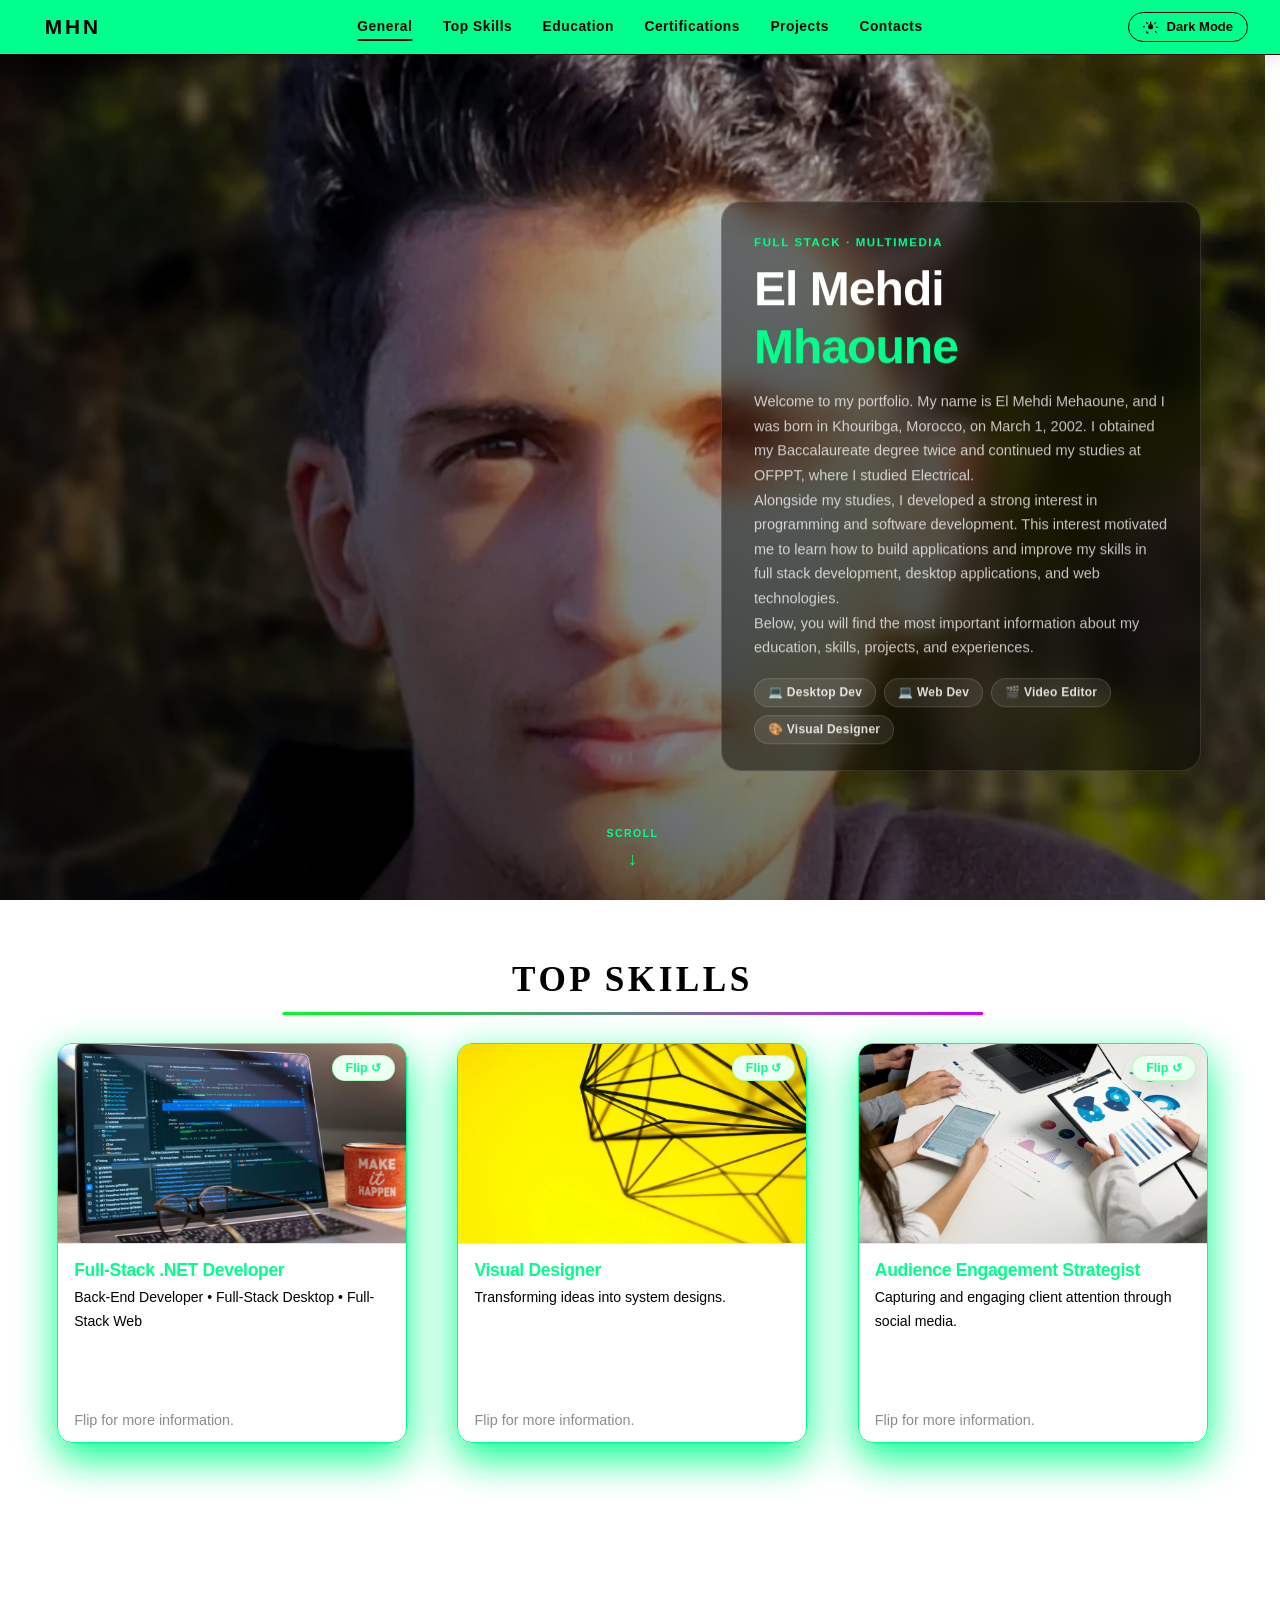
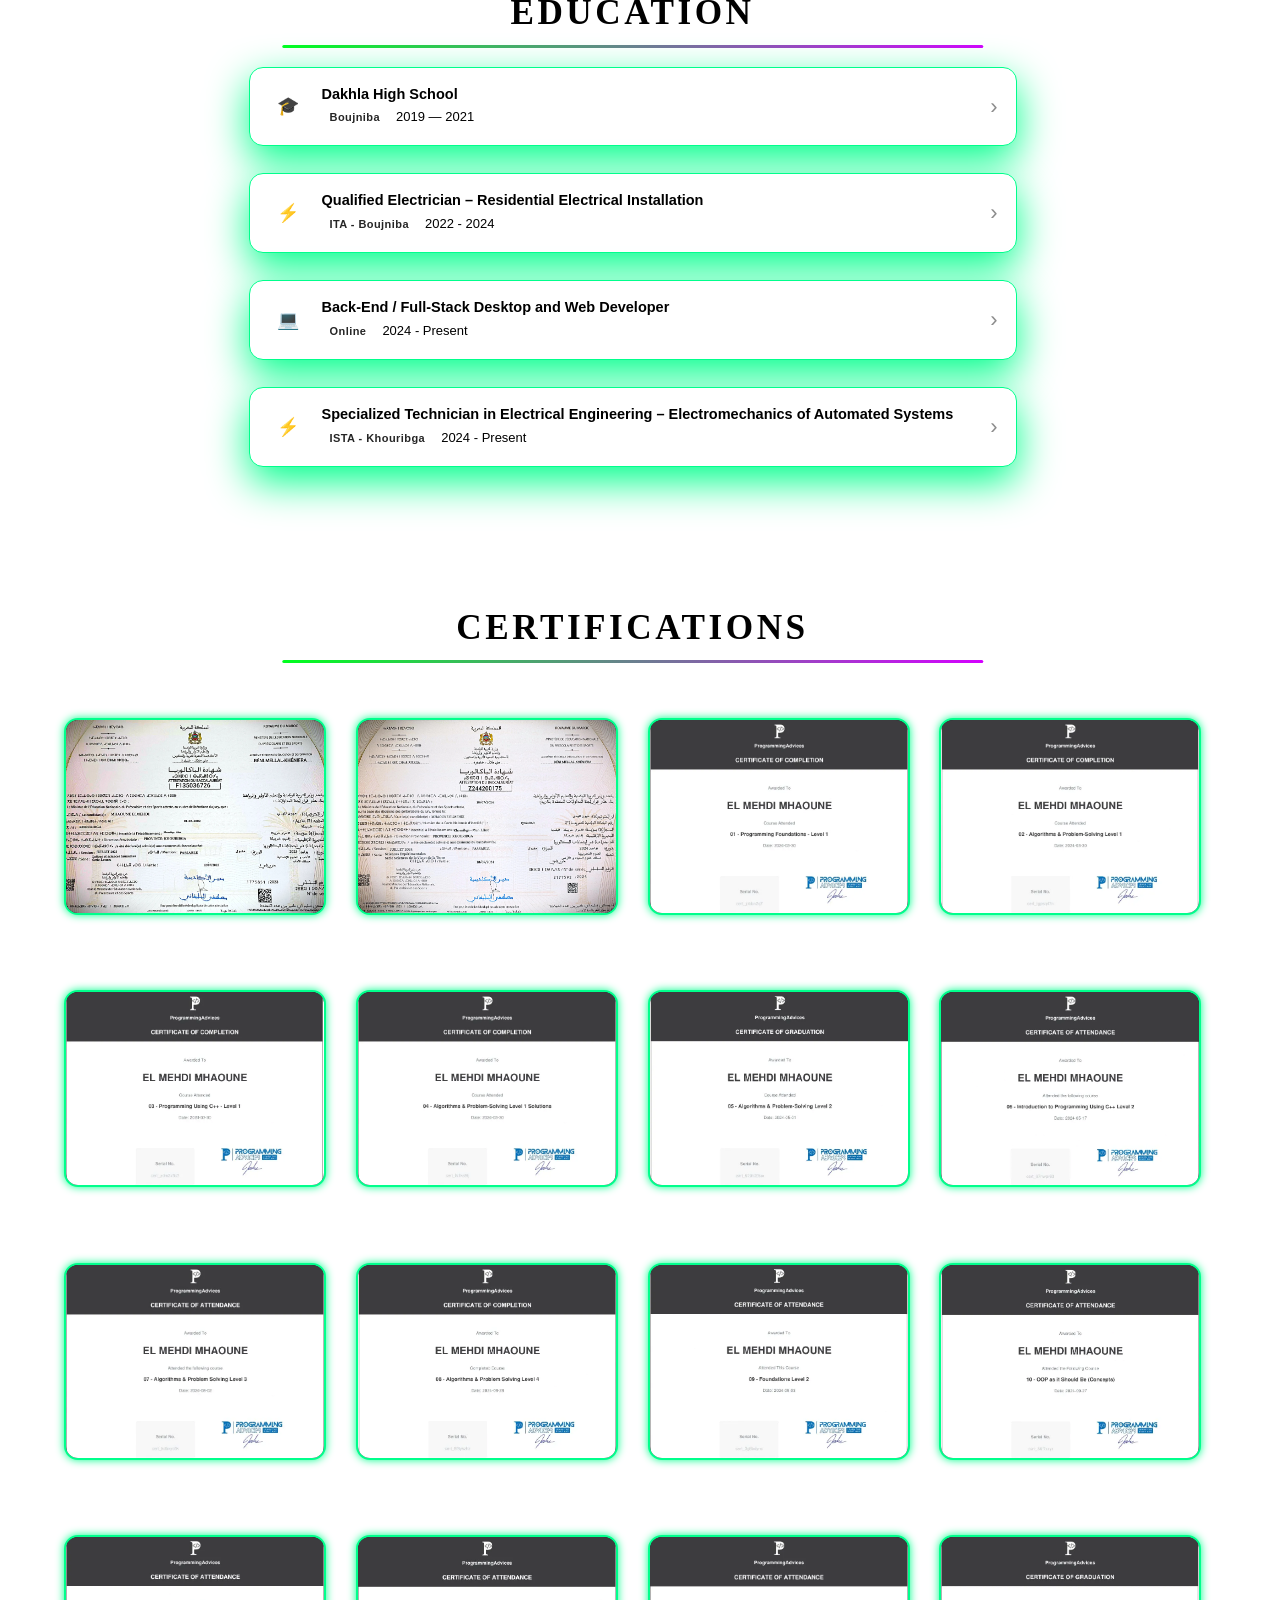
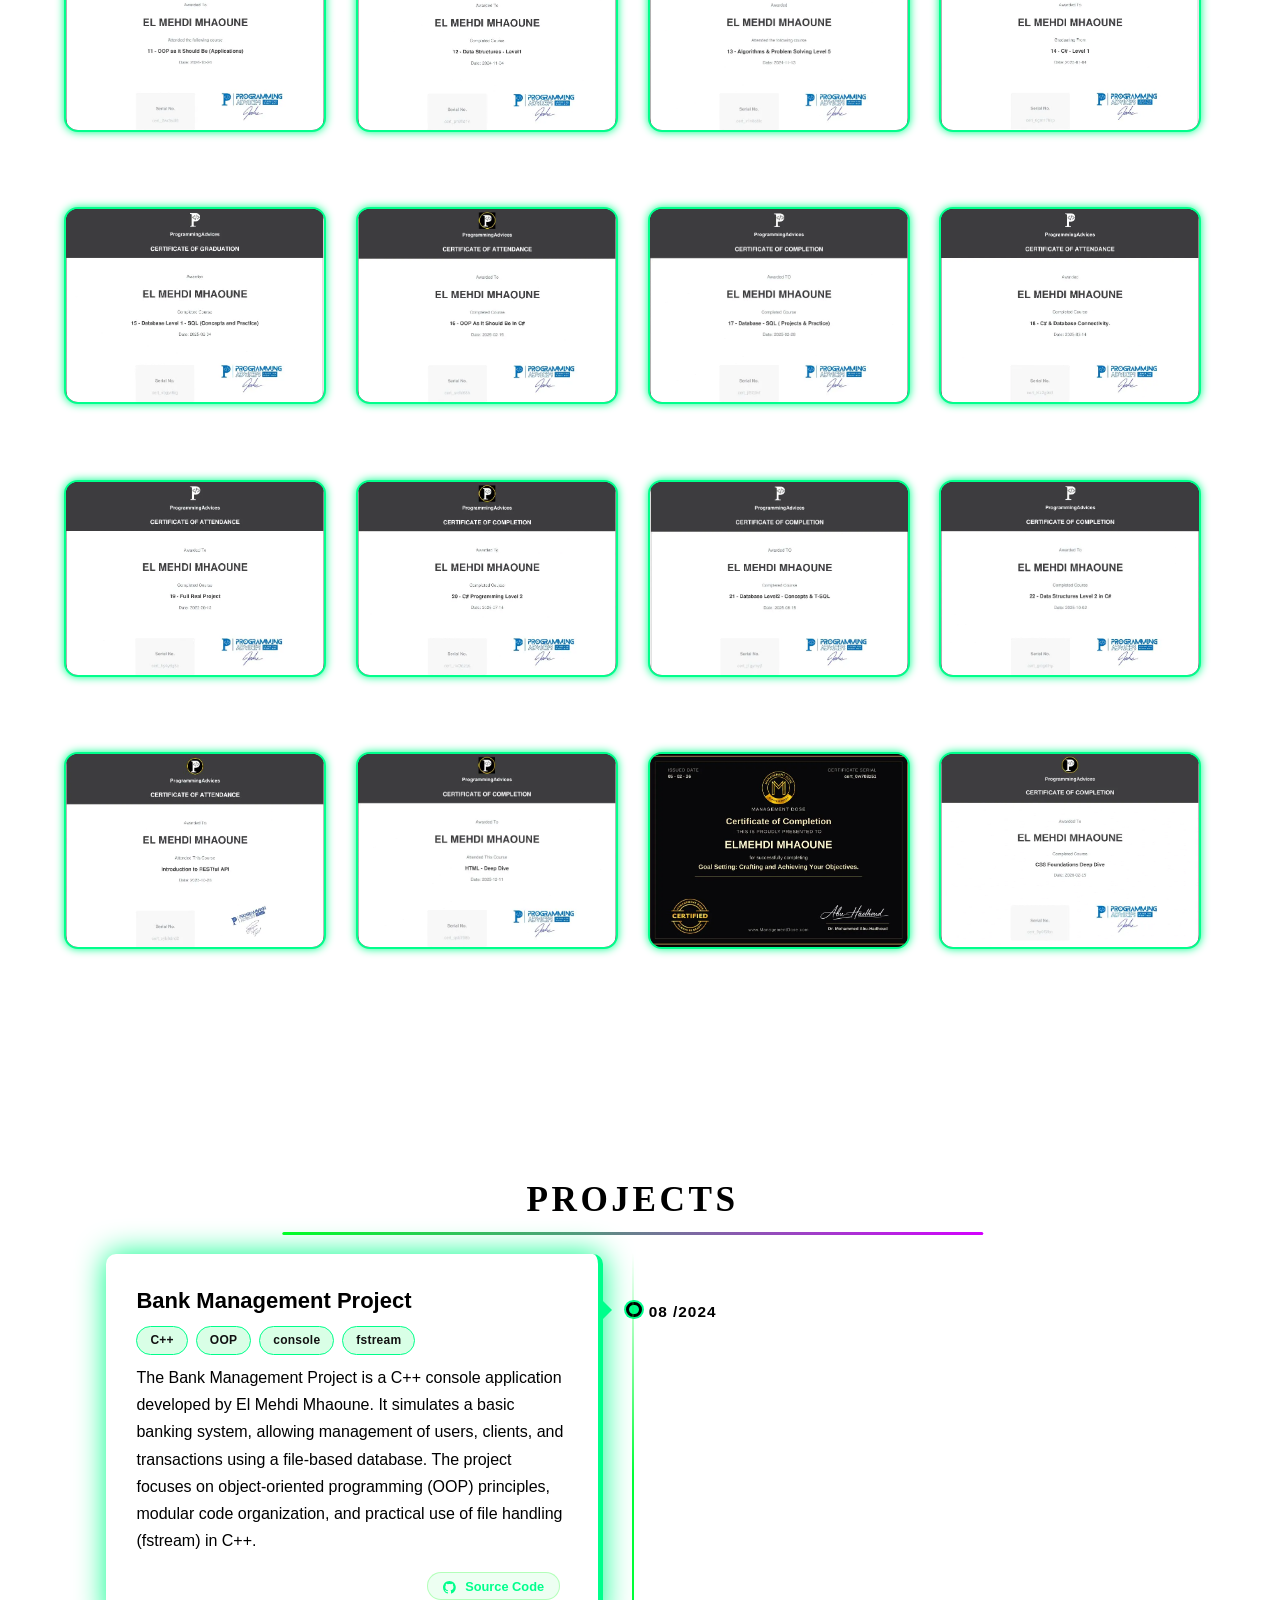
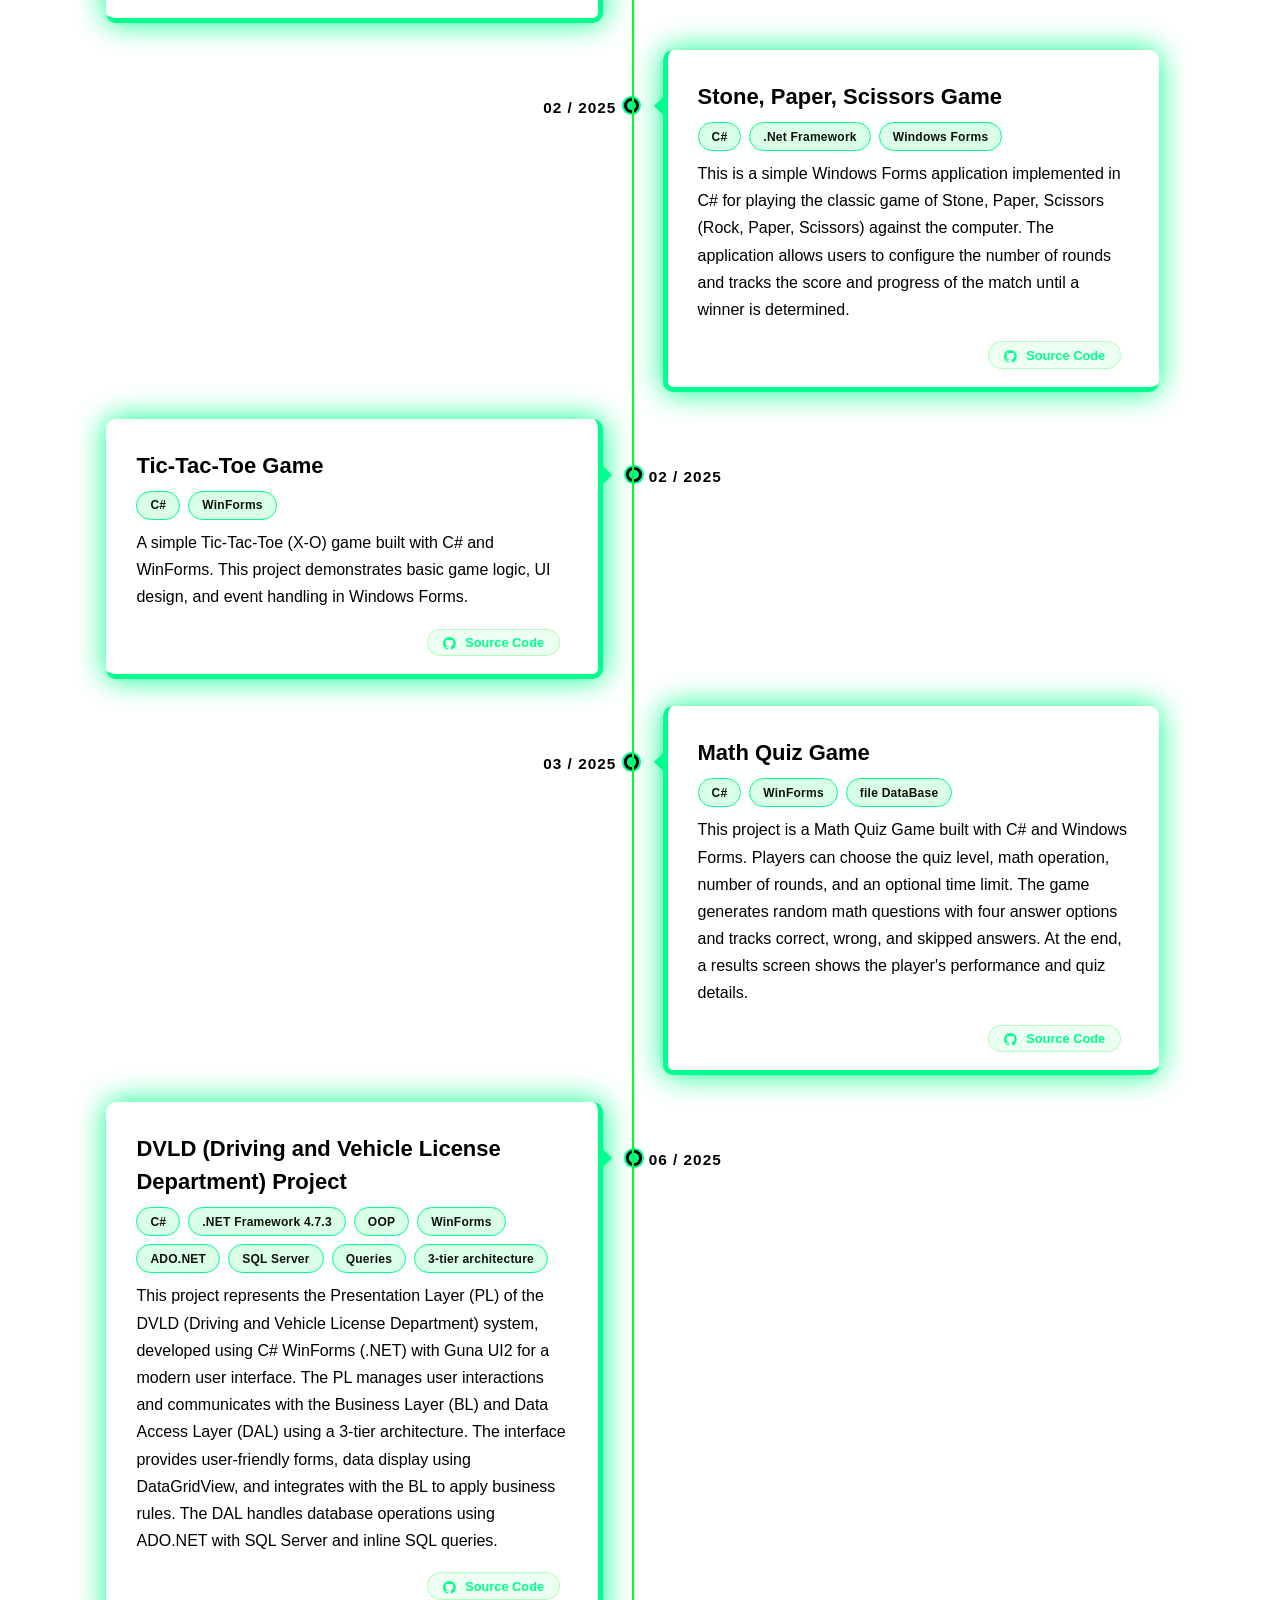
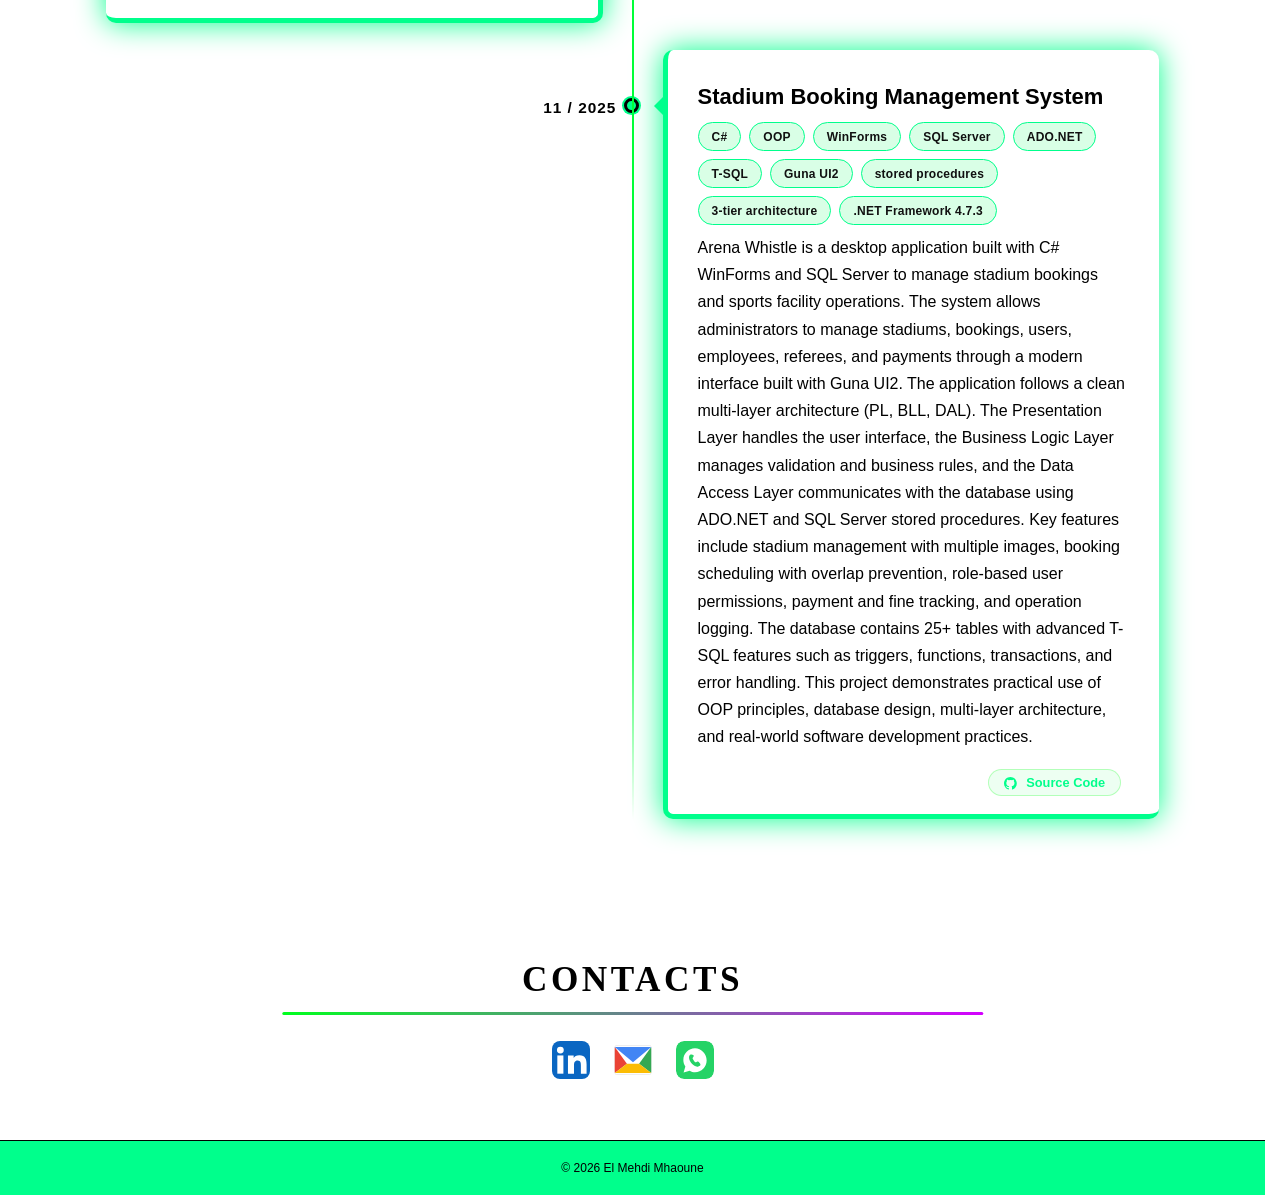
==== commit 2dbd79fe: "Updating My phoneNumber" ====
--- a/index.html
+++ b/index.html
@@ -1722,7 +1722,7 @@
 
           <!-- WhatsApp -->
           <a
-            href="https://wa.me/0676690936"
+            href="https://wa.me/+212676690936"
             target="_blank"
             rel="noopener noreferrer"
           >
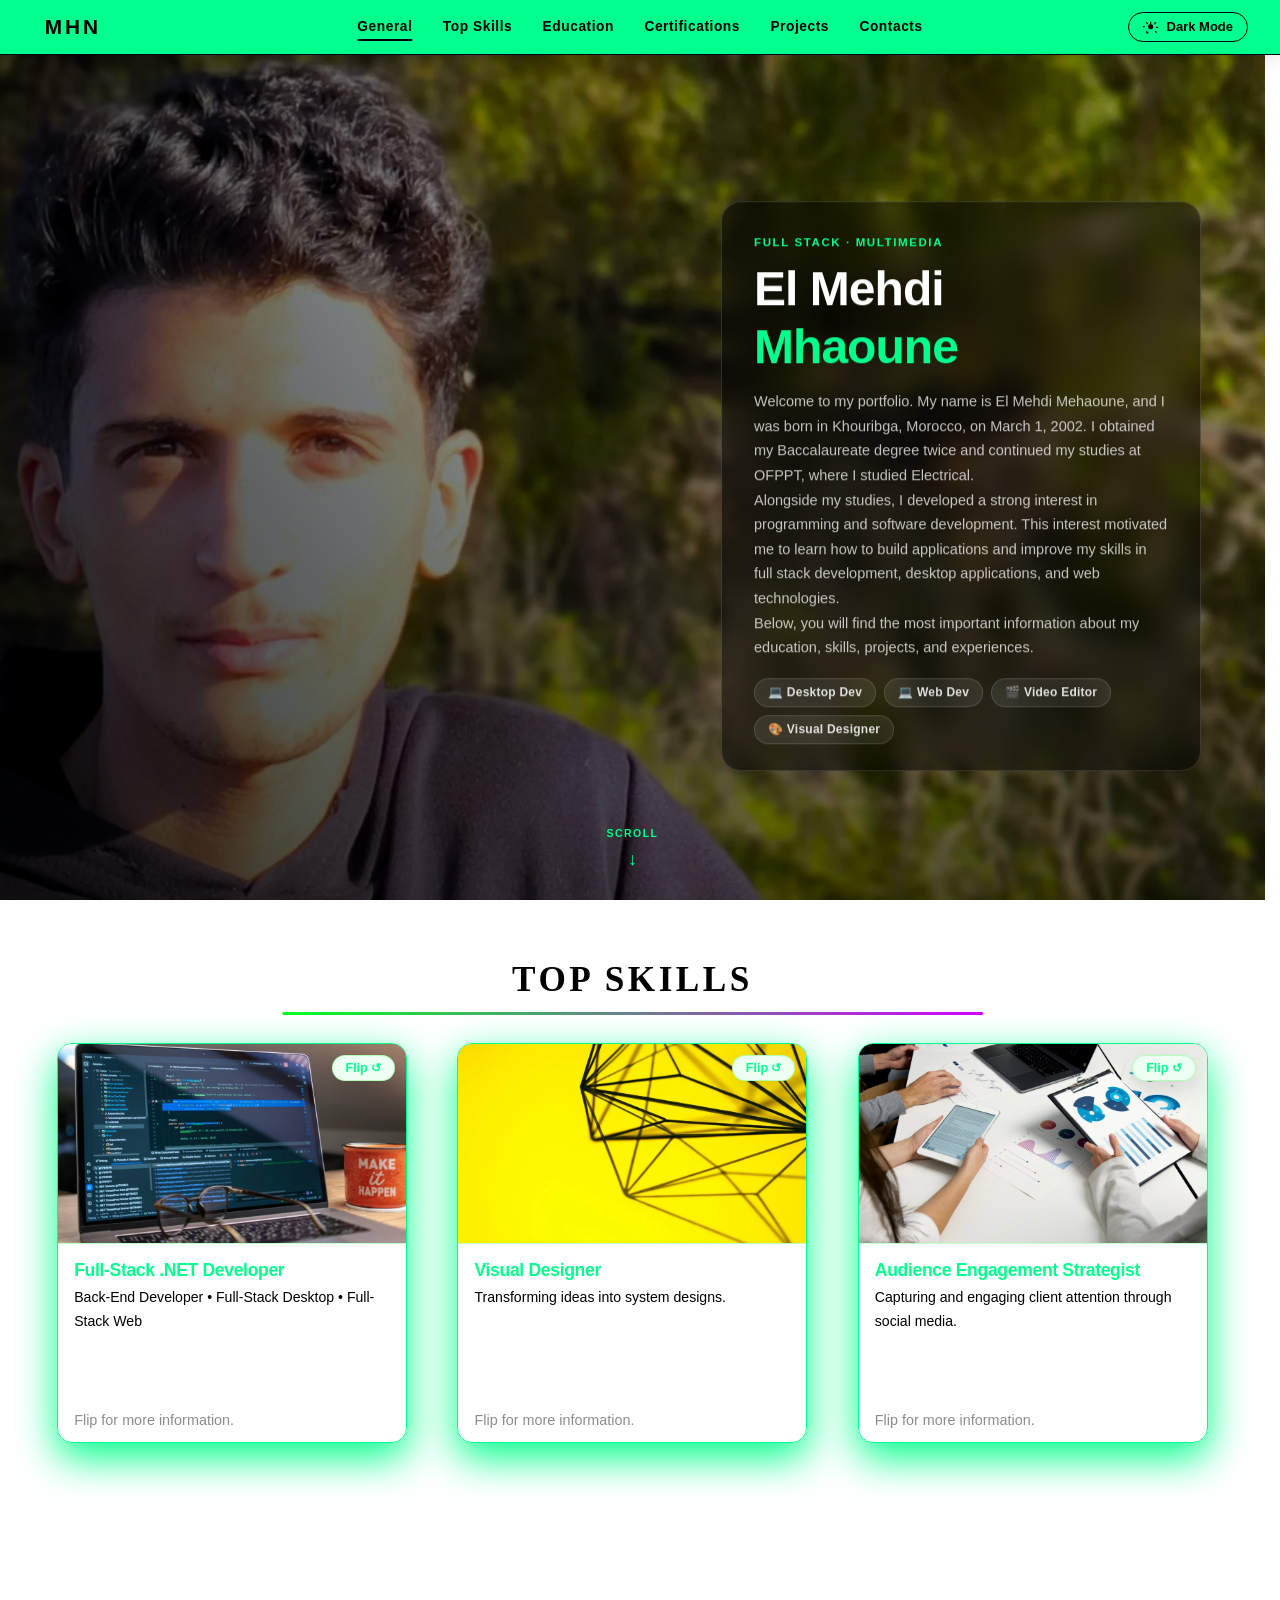
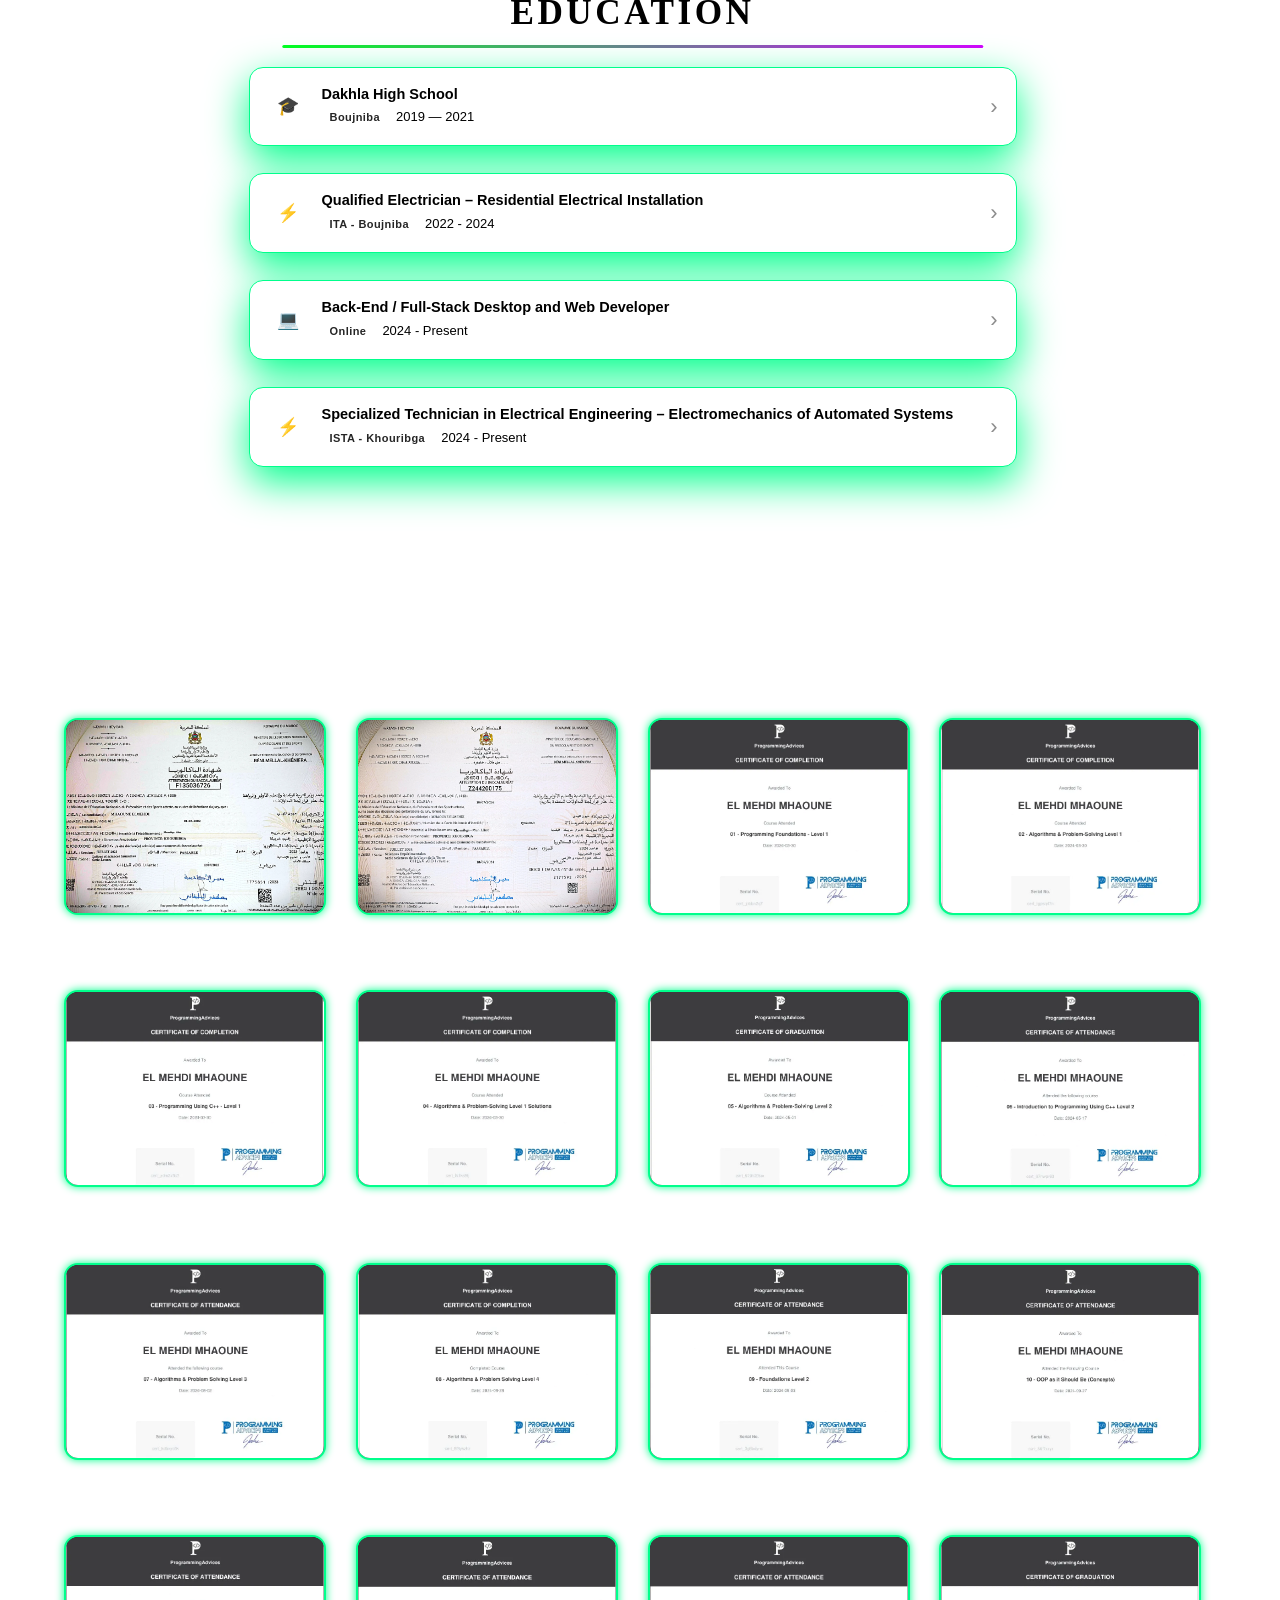
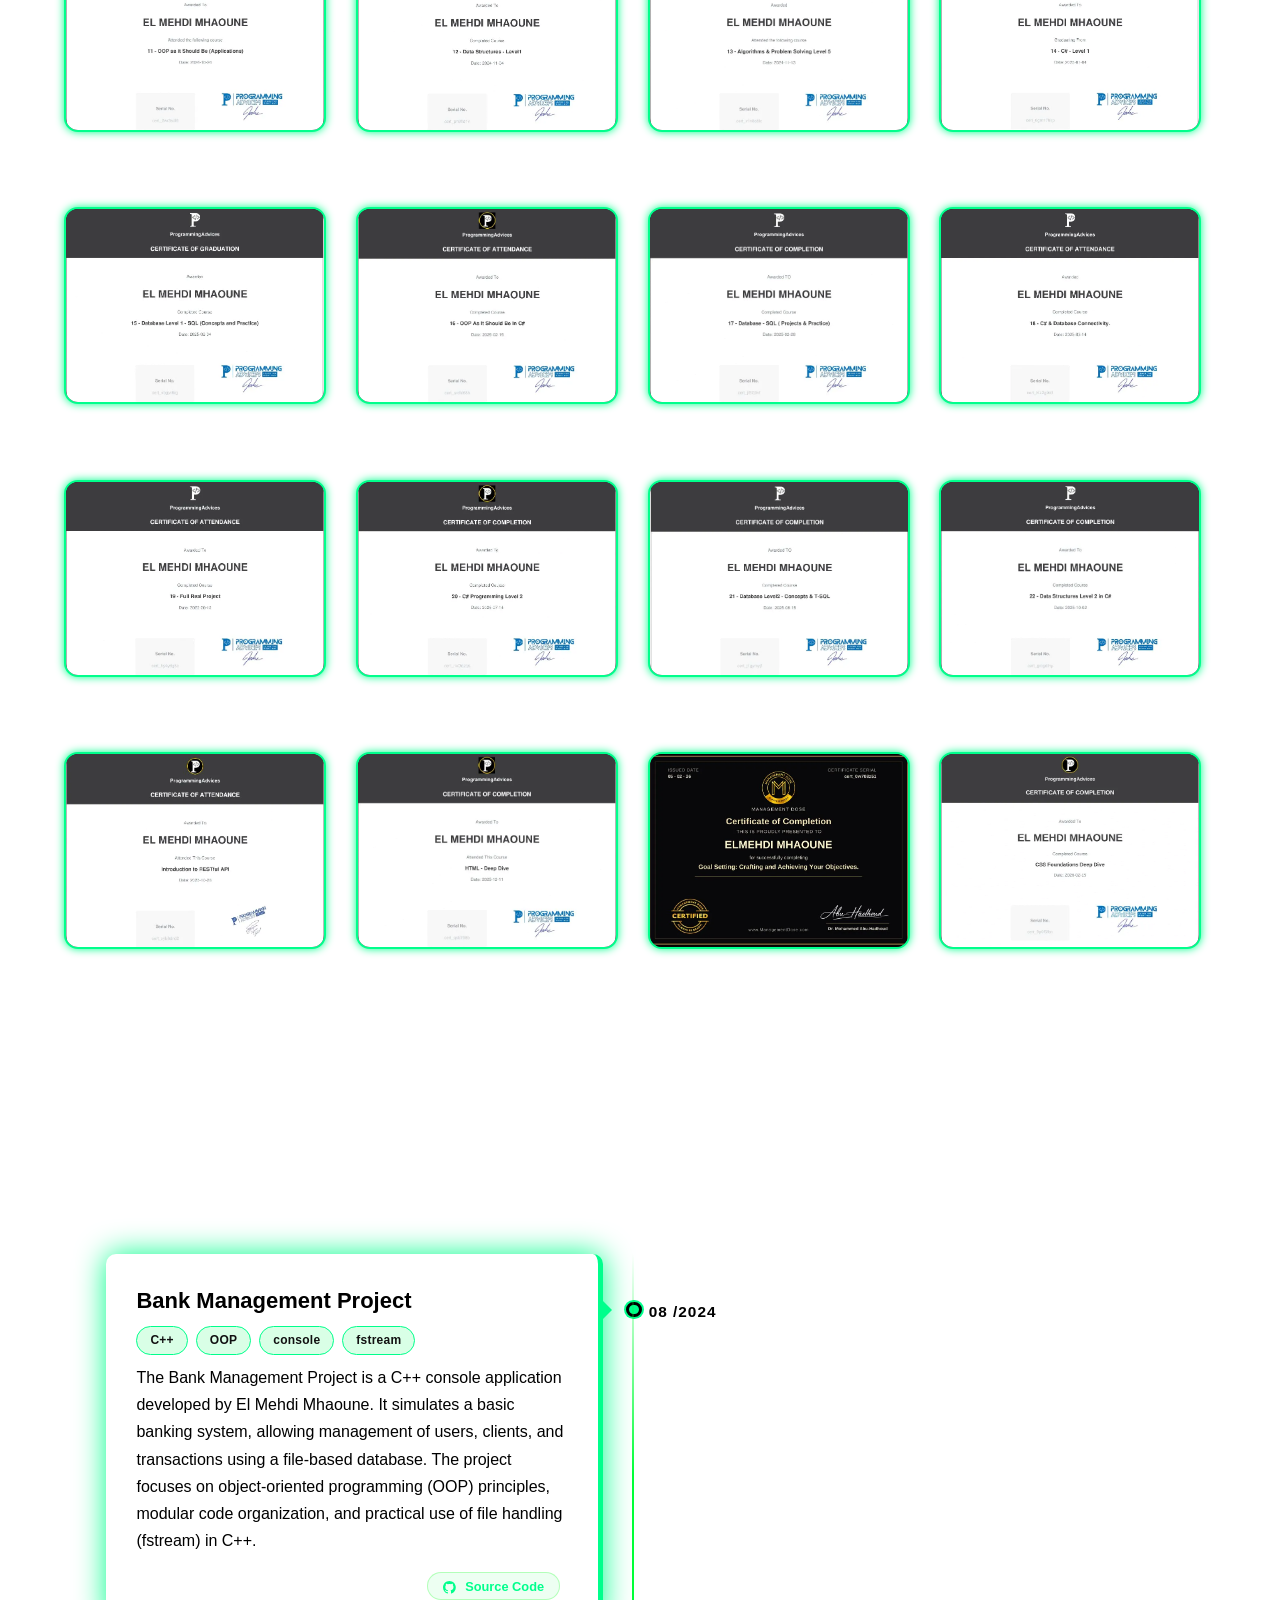
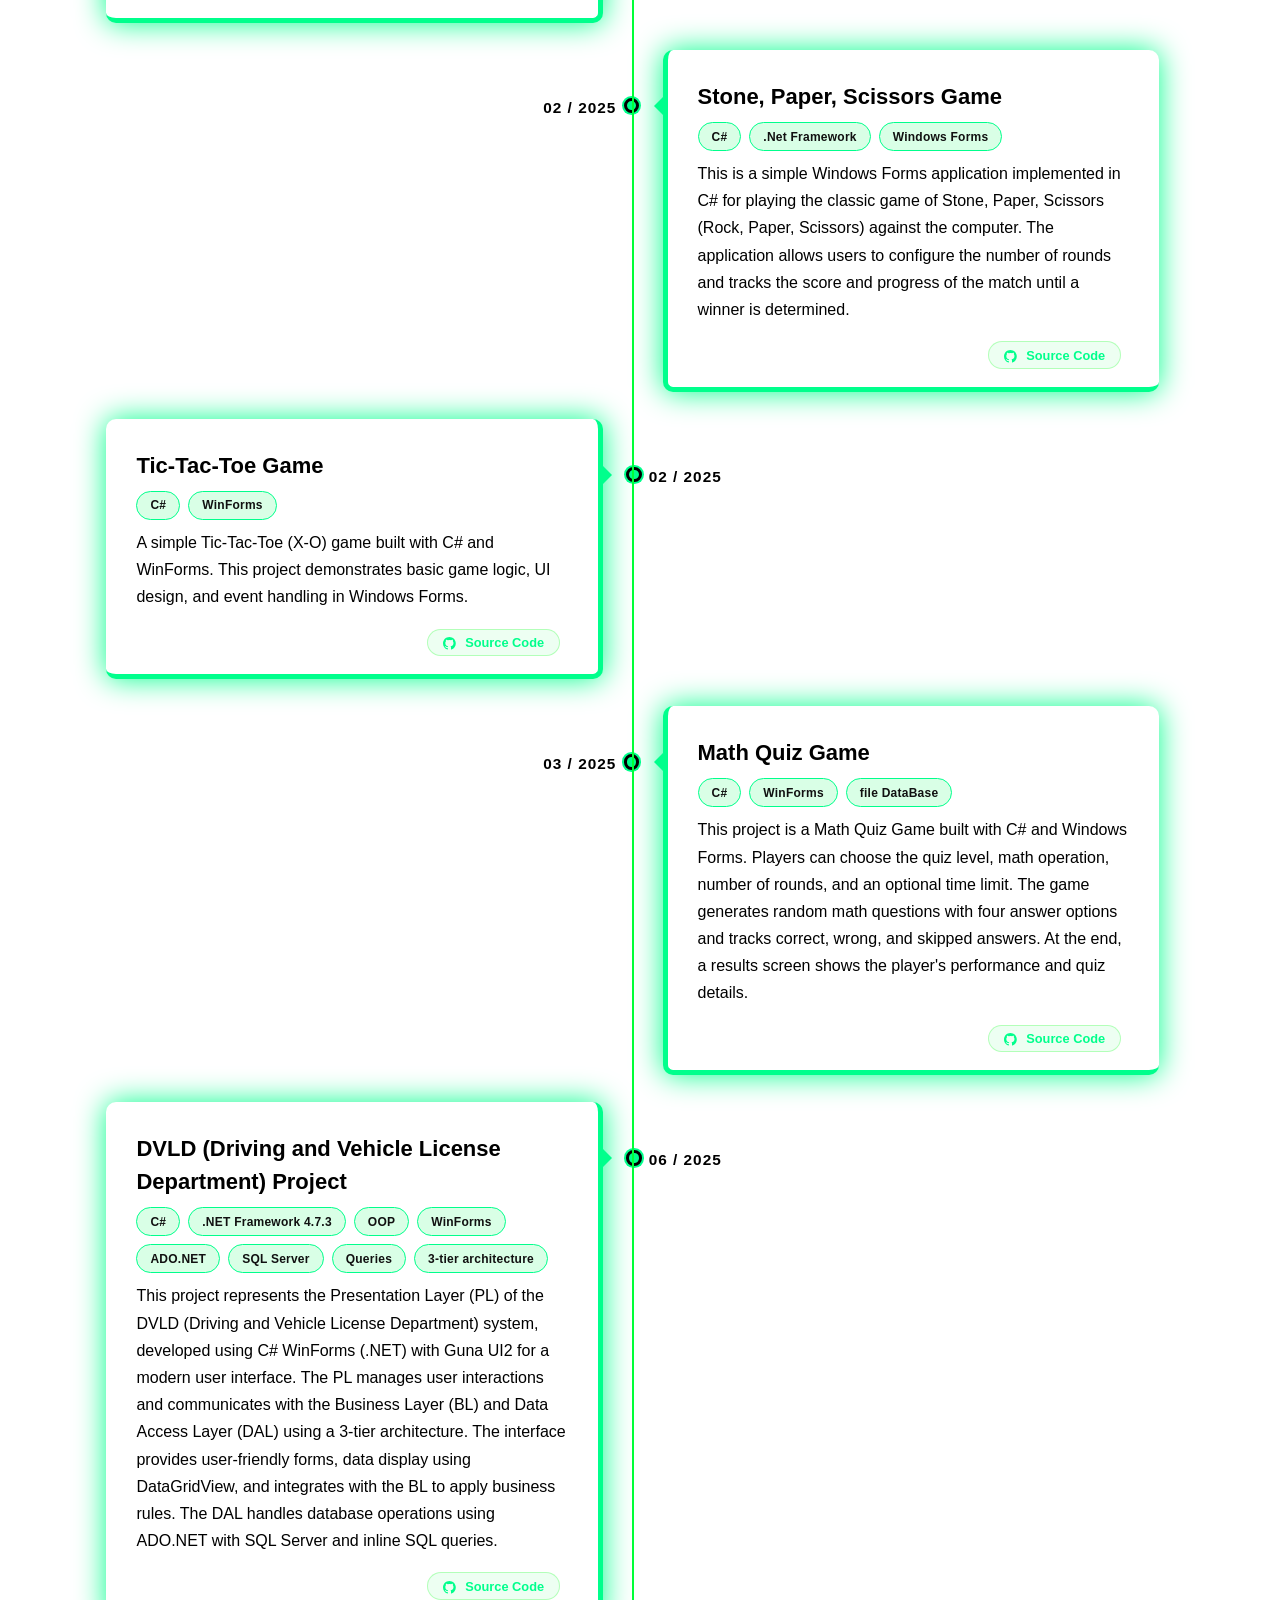
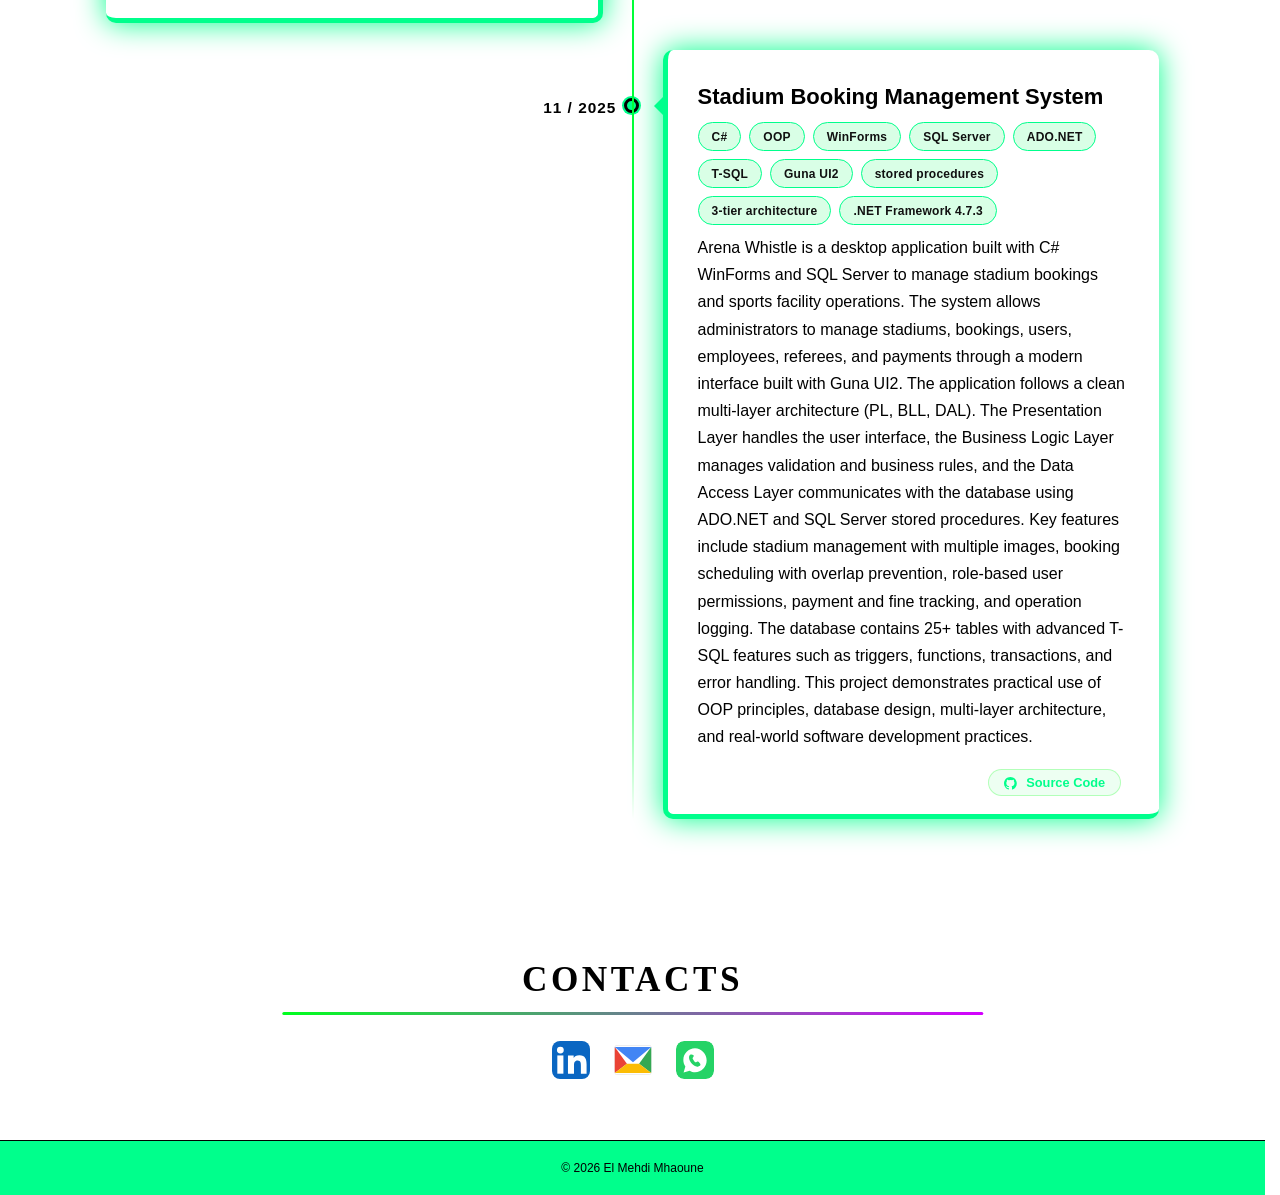
==== commit 7e64fec6: "Separate CSS styles from animations and update global variables for better reusability" ====
--- a/index.html
+++ b/index.html
@@ -4,8 +4,27 @@
     <meta charset="UTF-8" />
     <meta name="viewport" content="width=device-width, initial-scale=1.0" />
     <title>El Mehdi Mhaoune</title>
+    <head>
+      <!-- All modern browsers (Chrome, Firefox, Edge, Opera) -->
+      <link rel="icon" href="./Images/mhn_logo.svg" type="image/svg+xml" />
+
+      <!-- Safari fallback (older versions) -->
+      <link rel="shortcut icon" href="./Images/mhn_logo.svg" />
+
+      <!-- iPhone, iPad, Mac (Safari) -->
+      <link rel="apple-touch-icon" href="./Images/mhn_logo.svg" />
+
+      <!-- Android, Chrome, Smart TVs -->
+      <link rel="manifest" href="./site.webmanifest" />
+      <meta name="theme-color" content="#000000" />
+
+      <!-- Windows PC (Edge, taskbar pin) -->
+      <meta name="msapplication-TileImage" content="./Images/mhn_logo.svg" />
+      <meta name="msapplication-TileColor" content="#000000" />
+    </head>
 
     <link rel="stylesheet" href="./CSS/Style/Global.css" />
+    <link rel="stylesheet" href="./CSS//CSSAnimations/GlobalAnimation.css" />
     <link rel="stylesheet" href="./CSS/Style/Projects.css" />
     <link rel="stylesheet" href="./CSS/CSSAnimations/ProjectsAnimation.css" />
     <link rel="stylesheet" href="./CSS/Style/TopSkills.css" />
--- a/CSS/Style/Global.css
+++ b/CSS/Style/Global.css
@@ -1,67 +1,66 @@
-/* ════════════════════════════════════════════════════════════════
-   GLOBAL — tokens · reset · nav · layout · footer · scroll-top · section-title
-   ════════════════════════════════════════════════════════════════ */
-
 /* ── Design Tokens ── */
 :root {
   font-size: clamp(14px, 0.875rem + 0.268vw, 16px);
 
+  /* ── Shadows ── */
   --bgShadowFg: 0 20px 60px var(--accent);
   --certiCardShadow: 0 0 8px var(--accent);
   --certiCardShadow-hover: 0 0 50px var(--accent);
 
+  /* ── Magic Color ── */
   --MagicColor: rgb(0, 255, 55);
   --MagicColor-dim: rgba(0, 255, 13, 0.246);
   --MagicColor-hover: rgba(0, 126, 6, 0.567);
-  --MagicColor-strong: rgba(0, 255, 51, 0.75);
   --MagicColor-bg: rgba(110, 255, 159, 0.257);
 
+  /* ── Brand Colors ── */
   --primary-color-light: #ffffff;
   --primary-color-dark: #053900;
-
   --focus-color: #00ff1e;
   --focus-color2: #d400ff;
 
+  /* ── Surface & Card ── */
   --surface: #ffffff;
-  --card-bg-dark: #0f141a;
-  --card-bg-darker: #080c11;
   --card: var(--surface);
 
+  /* ── Borders ── */
   --border: rgba(0, 255, 13, 0.246);
   --line: #d1d1d1;
-  --border-dark: #1b2330;
-
+
+  /* ── Accent ── */
   --accent: #00ff8c;
   --accent-ink: #003300;
 
+  /* ── Section Title ── */
   --section-title-color: #000000;
 
   /* ── Nav & Footer ── */
-  --nav-link-color: #ffffff;
+  --nav-Footer-bg: var(--accent);
+  --nav-Footer-Txt: black;
   --footer-bg: var(--primary-color-dark);
   --footer-color: #ffffff;
 
+  /* ── Text ── */
   --ink: #111111;
   --text: #000000;
   --muted: #666666bf;
-  --text-on-dark: #ffffff;
   --text-dim: rgba(255, 255, 255, 0.75);
   --text-dimmer: rgba(255, 255, 255, 0.65);
-  --text-green-dim: #d9ffd5;
-  --text-green-muted: #bababa;
-
-  --bg: #f0f8ff;
+
+  /* ── Backgrounds ── */
   --bg-overlay-dark: rgba(0, 0, 0, 0.82);
-  --bg-overlay-green: rgba(0, 42, 4, 0.82);
-
+
+  /* ── Shadows ── */
   --shadow: 0 8px 24px rgba(0, 0, 0, 0.15);
   --shadow-glow: 0 15px 40px var(--accent);
   --shadow-lightbox: 0 32px 80px rgba(0, 0, 0, 0.7);
   --shadow-nav: 0 2px 20px rgba(0, 0, 0, 0.15);
 
+  /* ── Card Size ── */
   --card-w: clamp(260px, 30vw, 350px);
   --card-h: clamp(300px, 35vw, 400px);
 
+  /* ── Border Radius ── */
   --radius: 15px;
   --radius-sm: 10px;
   --radius-md: 14px;
@@ -69,22 +68,20 @@
   --radius-xl: 20px;
   --radius-pill: 999px;
 
-  --gap: 0rem;
+  /* ── Spacing ── */
   --space-1: clamp(3px, 0.5vw, 4px);
   --space-2: clamp(6px, 1vw, 8px);
   --space-3: clamp(10px, 1.5vw, 14px);
   --space-4: clamp(14px, 1.8vw, 18px);
   --space-5: clamp(20px, 2.5vw, 28px);
   --space-6: clamp(28px, 4vw, 40px);
-  --space-section-pad: clamp(8px, 1.5vw, 12px) 0;
-
   --section-padding-v: clamp(40px, 6vh, 80px);
   --section-padding-h: clamp(1rem, 4vw, 3rem);
 
+  /* ── Typography ── */
   --font-body: Arial, sans-serif;
   --font-serif: Georgia, "Times New Roman", serif;
   --font-mono: ui-monospace, monospace;
-
   --fs-xs: clamp(10px, 0.7rem + 0.1vw, 11px);
   --fs-sm: clamp(11px, 0.75rem + 0.1vw, 12px);
   --fs-base: clamp(12px, 0.8rem + 0.15vw, 13px);
@@ -95,22 +92,20 @@
   --fs-2xl: clamp(1rem, 1rem + 0.5vw, 1.1rem);
   --fs-section-title: clamp(1.4rem, 1rem + 2vw, 2.2rem);
   --fs-nav: clamp(0.72rem, 0.7rem + 0.2vw, 0.88rem);
-
   --fw-medium: 500;
   --fw-semibold: 600;
   --fw-bold: 700;
   --fw-black: 800;
-
   --lh-tight: 1.2;
   --lh-base: 1.5;
   --lh-relaxed: 1.7;
-
   --ls-tight: -0.02em;
   --ls-normal: 0.02em;
   --ls-wide: 0.04em;
   --ls-wider: 0.1em;
   --ls-widest: 0.14em;
 
+  /* ── Transitions ── */
   --transition-fast: 0.18s ease;
   --transition-base: 0.25s ease;
   --transition-slow: 0.3s ease;
@@ -118,18 +113,14 @@
   --transition-bounce: 0.7s cubic-bezier(0.22, 1, 0.36, 1);
   --transition-reveal: 0.8s cubic-bezier(0.4, 0, 0.2, 1);
 
+  /* ── Layout ── */
   --nav-height: clamp(48px, 6vh, 58px);
-  --nav-Footer-bg: var(--accent);
-  --nav-Footer-Txt: black;
-  --nav-Footer-Border-Color: black;
-
   --z-nav: 1000;
   --z-scroll-btn: 999;
   --z-lightbox: 9999;
   --z-dot: 100;
 }
 
-/* ── Dark Mode ── */
 [data-theme="dark"] {
   --bgShadowFg: 0 0 0 rgba(0, 0, 0, 0);
   --certiBorder: var(--accent);
@@ -139,7 +130,6 @@
   --MagicColor: #00ff55;
   --MagicColor-dim: rgb(0, 255, 85);
   --MagicColor-hover: rgba(0, 255, 85, 0.55);
-  --MagicColor-strong: rgba(0, 255, 120, 0.8);
   --MagicColor-bg: rgba(0, 255, 85, 0.08);
 
   --primary-color-light: #0f141a;
@@ -149,8 +139,6 @@
   --focus-color2: #c026ff;
 
   --surface: #0f141a;
-  --card-bg-dark: #11161c;
-  --card-bg-darker: #080c11;
   --card: #0f141a;
 
   --accent: #61ffb3;
@@ -159,48 +147,25 @@
   --ink: #f3f6f9;
   --text: #f3f6f9;
   --muted: #94a3b8;
-  --text-on-dark: #ffffff;
   --text-dim: rgba(255, 255, 255, 0.85);
   --text-dimmer: rgba(255, 255, 255, 0.65);
-  --text-green-dim: #b8ffd6;
-  --text-green-muted: #7a9c8a;
 
   --section-title-color: #ffffff;
 
-  /* ── Nav & Footer ── */
   --nav-Footer-bg: black;
   --nav-Footer-Txt: var(--accent);
-  --nav-Footer-Border-Color: var(--accent);
-
-  --nav-link-color: #e2e8f0;
   --footer-bg: var(--primary-color-dark);
   --footer-color: #e2e8f0;
 
-  --bg: #020617;
   --bg-overlay-dark: rgba(0, 0, 0, 0.9);
-  --bg-overlay-green: rgba(0, 35, 10, 0.9);
 
   --shadow: 0 8px 24px rgba(0, 0, 0, 0.6);
   --shadow-glow: 0 20px 60px var(--accent);
   --shadow-glow-hover: 0 0px 0px var(--accent);
-  --shadow-card: 0 0 60px var(--accent);
   --shadow-lightbox: 0 40px 100px rgba(0, 0, 0, 0.9);
   --shadow-nav: 0 2px 20px rgba(0, 0, 0, 0.7);
 
   --nav-bg: #020617;
-}
-
-/* ── Smooth theme transition ── */
-body,
-body
-  *:not(img):not(svg):not(.section-title):not(path):not(.flip):not(
-    .social-icon
-  ):not(.hero):not(.scroll-arrow):not(figure.tile):not(.thumb) {
-  transition:
-    background-color 0.4s ease,
-    color 0.4s ease,
-    border-color 0.4s ease,
-    box-shadow 0.4s ease;
 }
 
 /* ── Reset ── */
@@ -269,7 +234,6 @@
   background: var(--nav-Footer-bg);
   border-bottom: 1px solid rgba(255, 255, 255, 0.06);
   box-shadow: var(--shadow-nav);
-  animation: navDrop 0.5s ease both;
   border-bottom: 1px solid var(--nav-Footer-Txt);
 }
 
@@ -284,7 +248,6 @@
   position: relative;
 }
 
-/* Brand — far left */
 .nav-brand {
   font-size: clamp(1rem, 0.9rem + 0.5vw, 1.3rem);
   font-weight: var(--fw-black);
@@ -306,16 +269,8 @@
   height: 2px;
   background: var(--nav-Footer-Txt);
   border-radius: 2px;
-  transform: scaleX(0);
-  transform-origin: left;
-  transition: transform var(--transition-slow);
-}
-
-.nav-brand:hover::after {
-  transform: scaleX(1);
-}
-
-/* Nav links — centered on desktop */
+}
+
 nav ul {
   position: absolute;
   left: 50%;
@@ -343,9 +298,6 @@
   border-radius: var(--radius-sm);
   position: relative;
   display: inline-block;
-  transition:
-    color var(--transition-base),
-    background var(--transition-base);
 }
 
 nav ul a::after {
@@ -357,21 +309,12 @@
   height: 2px;
   background: var(--nav-Footer-Txt);
   border-radius: 2px;
-  transform: scaleX(0);
-  transform-origin: center;
-  transition: transform 0.28s ease;
-}
-
-nav ul a:hover::after,
-nav a.active::after {
-  transform: scaleX(1);
 }
 
 nav a.active {
   color: var(--nav-Footer-Txt);
 }
 
-/* ── Theme Toggle — far right on desktop ── */
 .theme-toggle {
   position: relative;
   z-index: 1;
@@ -389,15 +332,10 @@
   flex-shrink: 0;
   white-space: nowrap;
   order: 2;
-  transition:
-    background var(--transition-base),
-    box-shadow var(--transition-base),
-    color var(--transition-base);
 }
 
 .theme-toggle:hover {
   background: var(--nav-Footer-Txt);
-  box-shadow: 0 0 12px var(--nav-Footer-Txt);
   color: var(--nav-Footer-bg);
 }
 
@@ -411,7 +349,6 @@
   display: inline;
 }
 
-/* ── Hamburger button — hidden on desktop ── */
 .menu-toggle {
   display: none;
   flex-direction: column;
@@ -427,14 +364,10 @@
   padding: 6px;
   flex-shrink: 0;
   order: 3;
-  transition:
-    background var(--transition-base),
-    box-shadow var(--transition-base);
 }
 
 .menu-toggle:hover {
   background: var(--nav-Footer-Txt);
-  box-shadow: 0 0 10px var(--nav-Footer-Txt);
 }
 
 .menu-toggle:hover .hamburger-bar {
@@ -447,32 +380,6 @@
   height: 2px;
   background: var(--nav-Footer-Txt);
   border-radius: 2px;
-  transition:
-    transform 0.3s ease,
-    opacity 0.3s ease;
-}
-
-/* Animate to X when open */
-.menu-toggle.is-open .hamburger-bar:nth-child(1) {
-  transform: translateY(7px) rotate(45deg);
-}
-.menu-toggle.is-open .hamburger-bar:nth-child(2) {
-  opacity: 0;
-  transform: scaleX(0);
-}
-.menu-toggle.is-open .hamburger-bar:nth-child(3) {
-  transform: translateY(-7px) rotate(-45deg);
-}
-
-@keyframes navDrop {
-  from {
-    opacity: 0;
-    transform: translateY(-100%);
-  }
-  to {
-    opacity: 1;
-    transform: translateY(0);
-  }
 }
 
 /* ── Footer ── */
@@ -510,13 +417,6 @@
   box-shadow: var(--shadow);
   opacity: 0;
   pointer-events: none;
-  transform: translateY(12px);
-  transition:
-    opacity var(--transition-slow),
-    transform var(--transition-slow),
-    background var(--transition-base),
-    color var(--transition-base),
-    box-shadow var(--transition-base);
 }
 
 .scroll-top-btn::before {
@@ -528,7 +428,6 @@
 .scroll-top-btn.visible {
   opacity: 1;
   pointer-events: auto;
-  transform: translateY(0);
 }
 
 .scroll-top-btn:hover {
@@ -536,11 +435,9 @@
   color: var(--primary-color-light);
   border-color: var(--accent);
   box-shadow: 0 10px 32px color-mix(in oklab, var(--accent) 30%, transparent);
-  transform: translateY(-3px);
 }
 
 .scroll-top-btn:active {
-  transform: translateY(0);
   box-shadow: 0 4px 12px color-mix(in oklab, var(--accent) 20%, transparent);
 }
 
@@ -556,15 +453,10 @@
   position: relative;
   display: block;
   opacity: 0;
-  transform: translateY(40px);
-  transition:
-    opacity var(--transition-reveal),
-    transform var(--transition-reveal);
 }
 
 .section-title.visible {
   opacity: 1;
-  transform: translateY(0);
 }
 
 .section-title.visible::after {
@@ -576,13 +468,8 @@
   width: 60%;
   height: 3px;
   background: linear-gradient(90deg, var(--focus-color), var(--focus-color2));
-  transition: width 1s ease 0.5s;
   border-radius: 2px;
 }
-
-/* ════════════════════════════════════════════════════════════════
-   RESPONSIVE
-   ════════════════════════════════════════════════════════════════ */
 
 @media (min-width: 1200px) {
   nav ul {
@@ -604,28 +491,19 @@
     flex-wrap: wrap;
     height: auto;
     padding: 15px;
-    /* Logo left | theme-toggle + hamburger right */
-  }
-
-  /* Hide the text label on mobile to keep button compact */
+  }
   .theme-toggle span {
     display: none;
   }
-
-  /* Theme toggle: right of logo, left of hamburger */
   .theme-toggle {
     order: 2;
     padding: 6px 10px;
     margin-right: auto;
   }
-
-  /* Hamburger: far right */
   .menu-toggle {
     display: flex;
     order: 3;
   }
-
-  /* Nav ul: hidden by default, full-width dropdown below nav bar */
   nav ul {
     position: static;
     transform: none;
@@ -634,51 +512,24 @@
     width: 100%;
     order: 4;
     gap: 0;
-
-    max-height: 0;
     overflow: hidden;
     opacity: 0;
     pointer-events: none;
-    transition:
-      max-height 0.35s ease,
-      opacity 0.3s ease;
-  }
-
+  }
   nav ul.nav-open {
-    max-height: 400px;
     opacity: 1;
     pointer-events: auto;
   }
-
   nav ul li {
     border-top: 1px solid rgba(255, 255, 255, 0.08);
   }
-
   nav ul a {
     display: block;
     padding: 12px clamp(1rem, 3vw, 2rem);
     font-size: var(--fs-base);
   }
-
   nav ul a::after {
     left: clamp(1rem, 3vw, 2rem);
     right: clamp(1rem, 3vw, 2rem);
   }
 }
-
-@media (prefers-reduced-motion: reduce) {
-  nav ul,
-  .hamburger-bar,
-  .menu-toggle {
-    transition: none !important;
-  }
-}
-
-@media (prefers-reduced-motion: reduce) {
-  *,
-  *::before,
-  *::after {
-    transition: none !important;
-    animation: none !important;
-  }
-}
--- a/CSS/CSSAnimations/GlobalAnimation.css
+++ b/CSS/CSSAnimations/GlobalAnimation.css
@@ -0,0 +1,160 @@
+/* ── Smooth theme transition ── */
+body,
+body
+  *:not(img):not(svg):not(.section-title):not(path):not(.flip):not(
+    .social-icon
+  ):not(.hero):not(.scroll-arrow):not(figure.tile):not(.thumb):not(
+    .edu-card
+  ):not(.edu-arrow):not(.edu-body):not(.edu-body > *) {
+  transition:
+    background-color 0.4s ease,
+    color 0.4s ease,
+    border-color 0.4s ease,
+    box-shadow 0.4s ease;
+}
+
+nav {
+  animation: navDrop 0.5s ease both;
+}
+
+.nav-brand::after {
+  transform: scaleX(0);
+  transform-origin: left;
+  transition: transform var(--transition-slow);
+}
+
+.nav-brand:hover::after {
+  transform: scaleX(1);
+}
+
+nav a {
+  transition:
+    color var(--transition-base),
+    background var(--transition-base);
+}
+
+nav ul a::after {
+  transform: scaleX(0);
+  transform-origin: center;
+  transition: transform 0.28s ease;
+}
+
+nav ul a:hover::after,
+nav a.active::after {
+  transform: scaleX(1);
+}
+
+.theme-toggle {
+  transition:
+    background var(--transition-base),
+    box-shadow var(--transition-base),
+    color var(--transition-base);
+}
+
+.theme-toggle:hover {
+  box-shadow: 0 0 12px var(--nav-Footer-Txt);
+}
+
+.menu-toggle {
+  transition:
+    background var(--transition-base),
+    box-shadow var(--transition-base);
+}
+
+.menu-toggle:hover {
+  box-shadow: 0 0 10px var(--nav-Footer-Txt);
+}
+
+.hamburger-bar {
+  transition:
+    transform 0.3s ease,
+    opacity 0.3s ease;
+}
+
+.menu-toggle.is-open .hamburger-bar:nth-child(1) {
+  transform: translateY(7px) rotate(45deg);
+}
+.menu-toggle.is-open .hamburger-bar:nth-child(2) {
+  opacity: 0;
+  transform: scaleX(0);
+}
+.menu-toggle.is-open .hamburger-bar:nth-child(3) {
+  transform: translateY(-7px) rotate(-45deg);
+}
+
+@keyframes navDrop {
+  from {
+    opacity: 0;
+    transform: translateY(-100%);
+  }
+  to {
+    opacity: 1;
+    transform: translateY(0);
+  }
+}
+
+.scroll-top-btn {
+  transform: translateY(12px);
+  transition:
+    opacity var(--transition-slow),
+    transform var(--transition-slow),
+    background var(--transition-base),
+    color var(--transition-base),
+    box-shadow var(--transition-base);
+}
+
+.scroll-top-btn.visible {
+  transform: translateY(0);
+}
+
+.scroll-top-btn:hover {
+  transform: translateY(-3px);
+}
+
+.scroll-top-btn:active {
+  transform: translateY(0);
+}
+
+.section-title {
+  transform: translateY(40px);
+  transition:
+    opacity var(--transition-reveal),
+    transform var(--transition-reveal);
+}
+
+.section-title.visible {
+  transform: translateY(0);
+}
+
+.section-title.visible::after {
+  transition: width 1s ease 0.5s;
+}
+
+@media (max-width: 768px) {
+  nav ul {
+    max-height: 0;
+    transition:
+      max-height 0.35s ease,
+      opacity 0.3s ease;
+  }
+  nav ul.nav-open {
+    max-height: 400px;
+  }
+}
+
+@media (prefers-reduced-motion: reduce) {
+  nav ul,
+  .hamburger-bar,
+  .menu-toggle {
+    transition: none !important;
+  }
+}
+
+@media (prefers-reduced-motion: reduce) {
+  *,
+  *::before,
+  *::after {
+    transition: none !important;
+    animation: none !important;
+  }
+}
--- a/CSS/Style/Projects.css
+++ b/CSS/Style/Projects.css
@@ -1,21 +1,15 @@
-/* ════════════════════════════════════════════════════════════════
-   PROJECTS SECTION
-   ════════════════════════════════════════════════════════════════ */
-
 .projects {
   grid-area: projects;
   position: relative;
   justify-items: center;
 }
 
-/* ── Timeline wrapper ── */
 .projects .timeline {
   position: relative;
   width: min(90%, 1100px);
   margin: clamp(16px, 3vh, 32px) auto 0;
 }
 
-/* Center vertical line */
 .projects .timeline::after {
   content: "";
   position: absolute;
@@ -33,37 +27,28 @@
   margin-left: -1px;
 }
 
-/* ── Timeline item ── */
 .projects .timeline .timeline-item {
   position: relative;
   background: inherit;
   width: 50%;
   margin-bottom: clamp(18px, 3vh, 30px);
   opacity: 0;
-  transition:
-    opacity var(--transition-xslow),
-    transform var(--transition-xslow);
 }
 
 .projects .timeline .timeline-item.left {
   left: 0;
   padding-right: clamp(20px, 3vw, 30px);
-  transform: translateX(-40px);
 }
 
 .projects .timeline .timeline-item.right {
   left: 50%;
   padding-left: clamp(20px, 3vw, 30px);
-  transform: translateX(40px);
-}
-
-/* Revealed by JS */
+}
+
 .projects .timeline .timeline-item.show {
   opacity: 1;
-  transform: translateX(0);
-}
-
-/* ── Circle dot ── */
+}
+
 .projects .timeline .timeline-item::after {
   content: "";
   position: absolute;
@@ -83,7 +68,6 @@
   right: auto;
 }
 
-/* ── Arrow pointer ── */
 .projects .timeline .timeline-item::before {
   content: "";
   position: absolute;
@@ -102,7 +86,6 @@
   border-color: transparent var(--accent) transparent transparent;
 }
 
-/* ── Date label ── */
 .projects .timeline .timeline-date {
   position: absolute;
   width: 100%;
@@ -127,7 +110,6 @@
   left: auto;
 }
 
-/* ── Text card ── */
 .projects .timeline .timeline-text {
   padding: clamp(16px, 2.5vw, 30px) clamp(16px, 2.5vw, 30px) 0;
   background: var(--primary-color-light);
@@ -136,15 +118,6 @@
   border-bottom: 5px solid var(--accent);
   box-shadow: 0px 0 30px var(--accent);
   border-radius: var(--radius-sm, 6px);
-  transition: box-shadow 0.28s ease;
-}
-
-.projects .timeline-item.left .timeline-text:hover {
-  box-shadow: 20px 20px 30px var(--accent);
-}
-
-.projects .timeline-item.right .timeline-text:hover {
-  box-shadow: -20px 20px 30px var(--accent);
 }
 
 .projects .timeline .timeline-item.right .timeline-text {
@@ -174,7 +147,6 @@
   color: var(--section-title-color);
 }
 
-/* ── Tags ── */
 .TMcard-tags {
   display: flex;
   flex-wrap: wrap;
@@ -198,7 +170,6 @@
   z-index: 10;
 }
 
-/* ── Button container ── */
 .timelineButtonContainer {
   display: flex;
   justify-content: flex-end;
@@ -217,19 +188,12 @@
   font-size: clamp(0.75rem, 0.72rem + 0.1vw, 0.82rem);
   font-weight: var(--fw-bold);
   user-select: none;
-  box-shadow: var(--accent);
   margin: clamp(12px, 2vh, 20px) 0;
-  transition:
-    background var(--transition-base),
-    color var(--transition-base),
-    transform 0.15s,
-    box-shadow var(--transition-base);
 }
 
 .timelineButtonContainer button:hover {
   background: var(--accent);
   color: var(--primary-color-light);
-  transform: scale(1.08);
   box-shadow: 0 6px 18px color-mix(in oklab, var(--accent) 30%, transparent);
 }
 
@@ -241,10 +205,6 @@
   fill: currentColor;
 }
 
-/* ════════════════════════════════════════════════════════════════
-   RESPONSIVE
-   ════════════════════════════════════════════════════════════════ */
-
 @media (max-width: 1024px) {
   .projects .timeline {
     width: 95%;
@@ -255,40 +215,34 @@
   }
 }
 
-/* Single column — line on left */
 @media (max-width: 767px) {
   .projects .timeline::after {
     left: clamp(10px, 3vw, 14px);
     margin-left: 0;
   }
-
   .projects .timeline .timeline-item {
     width: 100%;
     padding-left: clamp(28px, 6vw, 42px);
     padding-right: 0;
     left: 0 !important;
   }
-
   .projects .timeline .timeline-item.left {
     padding-right: 0;
   }
   .projects .timeline .timeline-item.right {
     padding-left: clamp(28px, 6vw, 42px);
   }
-
   .projects .timeline .timeline-item.left::after,
   .projects .timeline .timeline-item.right::after {
     left: clamp(2px, 1vw, 4px);
     right: auto;
   }
-
   .projects .timeline .timeline-item.left::before,
   .projects .timeline .timeline-item.right::before {
     left: clamp(16px, 4vw, 22px);
     right: auto;
     border-color: transparent var(--border) transparent transparent;
   }
-
   .projects .timeline .timeline-item.left .timeline-date,
   .projects .timeline .timeline-item.right .timeline-date {
     position: relative;
@@ -300,22 +254,11 @@
     font-size: var(--fs-sm);
     white-space: normal;
   }
-
   .projects .timeline .timeline-item.left .timeline-text,
   .projects .timeline .timeline-item.right .timeline-text {
     border-right: none;
     border-left: 5px solid var(--border);
   }
-
-  /* slide up on mobile */
-  .projects .timeline .timeline-item.left,
-  .projects .timeline .timeline-item.right {
-    transform: translateY(30px);
-  }
-  .projects .timeline .timeline-item.show {
-    transform: translateY(0);
-  }
-
   .projects .timeline-item.left .timeline-text:hover,
   .projects .timeline-item.right .timeline-text:hover {
     box-shadow: 0 12px 24px var(--accent);
@@ -334,11 +277,3 @@
     padding: 3px 8px;
   }
 }
-
-@media (prefers-reduced-motion: reduce) {
-  .projects .timeline .timeline-item,
-  .projects .timeline .timeline-text {
-    transition: none !important;
-    animation: none !important;
-  }
-}
--- a/CSS/CSSAnimations/ProjectsAnimation.css
+++ b/CSS/CSSAnimations/ProjectsAnimation.css
@@ -10,3 +10,63 @@
   opacity: 1;
   transform: translateY(0);
 }
+
+.projects .timeline .timeline-item {
+  transition:
+    opacity var(--transition-xslow),
+    transform var(--transition-xslow);
+}
+
+.projects .timeline .timeline-item.left {
+  transform: translateX(-40px);
+}
+
+.projects .timeline .timeline-item.right {
+  transform: translateX(40px);
+}
+
+.projects .timeline .timeline-item.show {
+  transform: translateX(0);
+}
+
+.projects .timeline .timeline-text {
+  transition: box-shadow 0.28s ease;
+}
+
+.projects .timeline-item.left .timeline-text:hover {
+  box-shadow: 20px 20px 30px var(--accent);
+}
+
+.projects .timeline-item.right .timeline-text:hover {
+  box-shadow: -20px 20px 30px var(--accent);
+}
+
+.timelineButtonContainer button {
+  transition:
+    background var(--transition-base),
+    color var(--transition-base),
+    transform 0.15s,
+    box-shadow var(--transition-base);
+}
+
+.timelineButtonContainer button:hover {
+  transform: scale(1.08);
+}
+
+@media (max-width: 767px) {
+  .projects .timeline .timeline-item.left,
+  .projects .timeline .timeline-item.right {
+    transform: translateY(30px);
+  }
+  .projects .timeline .timeline-item.show {
+    transform: translateY(0);
+  }
+}
+
+@media (prefers-reduced-motion: reduce) {
+  .projects .timeline .timeline-item,
+  .projects .timeline .timeline-text {
+    transition: none !important;
+    animation: none !important;
+  }
+}
--- a/CSS/Style/TopSkills.css
+++ b/CSS/Style/TopSkills.css
@@ -1,7 +1,3 @@
-/* ════════════════════════════════════════════════════════════════
-   TOP SKILLS SECTION
-   ════════════════════════════════════════════════════════════════ */
-
 .TopSkills {
   grid-area: TopSkills;
 }
@@ -10,7 +6,6 @@
   margin-bottom: clamp(var(--space-2), 2vh, var(--space-4));
 }
 
-/* ── Grid ── */
 .TopSkillsContainer {
   display: grid;
   grid-template-columns: repeat(3, minmax(0, 1fr));
@@ -19,18 +14,12 @@
   padding: clamp(24px, 4vh, 48px) 0;
 }
 
-/* ── Tile wrapper ──
-   perspective must live HERE (on the parent),
-   NOT on .flip itself — otherwise preserve-3d breaks */
 .tile {
   width: min(100%, var(--card-w));
   perspective: 1400px;
   position: relative;
 }
 
-/* ── Flip container ──
-   !important on transition guards against the global
-   theme-transition rule overwriting the transform animation */
 .flip {
   width: 100%;
   height: var(--card-h);
@@ -38,26 +27,9 @@
   transform-style: preserve-3d;
   border-radius: var(--radius);
   box-shadow: var(--shadow-glow);
-  /* cursor shows the card is interactive */
-  cursor: pointer;
-  transition:
-    box-shadow var(--transition-base),
-    transform var(--transition-bounce) !important;
-}
-
-.flip:hover {
-  box-shadow: var(--shadow-glow-hover);
-}
-
-/* JS adds / removes this class */
-.flip.is-flipped {
-  transform: rotateY(180deg) !important;
-}
-
-/* ── Face — shared ──
-   overflow:hidden is correct here — it clips the card content
-   but does NOT affect preserve-3d because .face is a child,
-   not an ancestor, of .flip */
+  cursor: pointer;
+}
+
 .face {
   position: absolute;
   inset: 0;
@@ -69,18 +41,12 @@
   overflow: hidden;
   display: grid;
   grid-template-rows: auto 1fr auto;
-  /* only color/border transitions — never transform */
-  transition:
-    border-color var(--transition-base),
-    background var(--transition-base) !important;
-}
-
-/* Front sits on top in normal state */
+}
+
 .face.front {
   z-index: 2;
 }
 
-/* Back starts pre-rotated so it's hidden until flip */
 .face.back {
   transform: rotateY(180deg);
   grid-template-rows: 1fr auto;
@@ -88,7 +54,6 @@
   z-index: 1;
 }
 
-/* ── Hero image ── */
 .hero {
   width: 100%;
   height: clamp(140px, 18vw, 200px);
@@ -98,18 +63,8 @@
   position: relative;
   z-index: 1;
   pointer-events: none;
-  transition:
-    transform var(--transition-slow),
-    filter var(--transition-slow);
-}
-
-/* Only animate hero when NOT flipped */
-.tile:hover .face.front .hero {
-  transform: scale(1.04);
-  filter: brightness(1.05) saturate(1.1);
-}
-
-/* ── Pad areas ── */
+}
+
 .pad {
   padding: clamp(0.7rem, 1.5vw, 1rem) clamp(0.7rem, 1.5vw, 1rem) 0.6rem;
   position: relative;
@@ -122,7 +77,6 @@
   overflow: auto;
 }
 
-/* ── Typography ── */
 .TopSkillsContainer .title {
   font-size: clamp(0.95rem, 0.85rem + 0.5vw, var(--fs-2xl)) !important;
   color: var(--accent);
@@ -149,8 +103,6 @@
   margin-top: 0.5rem;
 }
 
-/* ── Flip button ──
-   Must have pointer-events:auto — .pad sets none on its children */
 .flip-btn {
   position: absolute;
   right: 0.7rem;
@@ -167,22 +119,14 @@
   font-weight: var(--fw-bold);
   user-select: none;
   box-shadow: var(--shadow);
-  /* explicit list — never inherits a transform override */
-  transition:
-    background var(--transition-base),
-    color var(--transition-base),
-    transform 0.15s,
-    box-shadow var(--transition-base) !important;
 }
 
 .flip-btn:hover {
   background: var(--accent);
   color: var(--primary-color-light);
-  transform: scale(1.08);
   box-shadow: 0 6px 18px color-mix(in oklab, var(--accent) 30%, transparent);
 }
 
-/* ── Actions bar ── */
 .actions {
   display: flex;
   gap: clamp(0.4rem, 0.8vw, 0.6rem);
@@ -195,11 +139,9 @@
     color-mix(in oklab, var(--accent) 8%, transparent),
     transparent 60%
   );
-  /* actions bar must be clickable */
   pointer-events: auto;
 }
 
-/* ── Back button ── */
 .btn {
   display: inline-flex;
   align-items: center;
@@ -214,20 +156,14 @@
   color: var(--accent);
   cursor: pointer;
   pointer-events: auto !important;
-  transition:
-    background var(--transition-base),
-    color var(--transition-base),
-    transform 0.15s !important;
 }
 
 .btn:hover {
   background: var(--accent);
   color: var(--primary-color-light);
   box-shadow: 0 6px 18px color-mix(in oklab, var(--accent) 30%, transparent);
-  transform: scale(1.03);
-}
-
-/* ── See Projects button ── */
+}
+
 .read-more {
   display: inline-flex;
   align-items: center;
@@ -242,30 +178,19 @@
   font-size: clamp(0.8rem, 0.78rem + 0.2vw, 0.9rem);
   cursor: pointer;
   pointer-events: auto !important;
-  transition:
-    background var(--transition-base),
-    transform var(--transition-base),
-    box-shadow var(--transition-base) !important;
 }
 
 .read-more:hover {
   background: color-mix(in oklab, var(--accent) 80%, black);
-  transform: translateY(-2px);
   box-shadow: 0 12px 28px color-mix(in oklab, var(--accent) 35%, transparent);
 }
 
-/* ════════════════════════════════════════════════════════════════
-   RESPONSIVE
-   ════════════════════════════════════════════════════════════════ */
-
-/* ── Large / PC (≥ 1025px): 3 columns — already set as default ── */
 @media (min-width: 1200px) {
   .TopSkillsContainer {
     gap: clamp(24px, 2.5vw, 36px);
   }
 }
 
-/* ── Tablet (641px – 1024px): 2 columns ── */
 @media (max-width: 1024px) {
   .TopSkillsContainer {
     grid-template-columns: repeat(2, minmax(0, 1fr));
@@ -276,7 +201,6 @@
   }
 }
 
-/* ── Phone (≤ 640px): 1 column ── */
 @media (max-width: 640px) {
   .TopSkillsContainer {
     grid-template-columns: 1fr;
@@ -295,20 +219,3 @@
     height: clamp(150px, 35vw, 200px);
   }
 }
-
-/* ── Reduced motion — disable flip animation only ── */
-@media (prefers-reduced-motion: reduce) {
-  .flip {
-    transition: box-shadow var(--transition-base) !important;
-  }
-  .flip.is-flipped {
-    /* instant switch instead of animated flip */
-    transition: none !important;
-  }
-  .hero,
-  .flip-btn,
-  .btn,
-  .read-more {
-    transition: none !important;
-  }
-}
--- a/CSS/CSSAnimations/TopSkillsAnimation.css
+++ b/CSS/CSSAnimations/TopSkillsAnimation.css
@@ -0,0 +1,79 @@
+.flip {
+  transition:
+    box-shadow var(--transition-base),
+    transform var(--transition-bounce) !important;
+}
+
+.flip:hover {
+  box-shadow: var(--shadow-glow-hover);
+}
+
+.flip.is-flipped {
+  transform: rotateY(180deg) !important;
+}
+
+.face {
+  transition:
+    border-color var(--transition-base),
+    background var(--transition-base) !important;
+}
+
+.hero {
+  transition:
+    transform var(--transition-slow),
+    filter var(--transition-slow);
+}
+
+.tile:hover .face.front .hero {
+  transform: scale(1.04);
+  filter: brightness(1.05) saturate(1.1);
+}
+
+.flip-btn {
+  transition:
+    background var(--transition-base),
+    color var(--transition-base),
+    transform 0.15s,
+    box-shadow var(--transition-base) !important;
+}
+
+.flip-btn:hover {
+  transform: scale(1.08);
+}
+
+.btn {
+  transition:
+    background var(--transition-base),
+    color var(--transition-base),
+    transform 0.15s !important;
+}
+
+.btn:hover {
+  transform: scale(1.03);
+}
+
+.read-more {
+  transition:
+    background var(--transition-base),
+    transform var(--transition-base),
+    box-shadow var(--transition-base) !important;
+}
+
+.read-more:hover {
+  transform: translateY(-2px);
+}
+
+@media (prefers-reduced-motion: reduce) {
+  .flip {
+    transition: box-shadow var(--transition-base) !important;
+  }
+  .flip.is-flipped {
+    transition: none !important;
+  }
+  .hero,
+  .flip-btn,
+  .btn,
+  .read-more {
+    transition: none !important;
+  }
+}
--- a/CSS/Style/General.css
+++ b/CSS/Style/General.css
@@ -1,7 +1,3 @@
-/* ════════════════════════════════════════════════════════════════
-   MAIN PICTURE SECTION
-   ════════════════════════════════════════════════════════════════ */
-
 .MainPicture {
   grid-area: general;
   position: relative;
@@ -13,9 +9,6 @@
   padding: 0;
 }
 
-/* ── Background image ──
-   object-position: 30% center keeps the face on the left third
-   of the frame, leaving the right side open for the info card     */
 .bg {
   position: absolute;
   inset: 0;
@@ -26,11 +19,9 @@
   z-index: 0;
   filter: saturate(1.05) contrast(1.06);
   box-shadow: var(--bgShadowFg);
-  transition: filter var(--transition-xslow);
   will-change: filter;
 }
 
-/* ── Filter presets ── */
 .bg.filter-none {
   filter: saturate(1.05) contrast(1.06);
 }
@@ -47,9 +38,6 @@
   filter: saturate(0.8) hue-rotate(185deg) brightness(0.95) contrast(1.08);
 }
 
-/* ── Gradient overlay ──
-   On desktop: strong left-side fade so card on right stays readable
-   Combined with bottom fade for scroll hint legibility             */
 .bg-overlay {
   position: absolute;
   inset: 0;
@@ -60,7 +48,6 @@
   pointer-events: none;
 }
 
-/* ── Filter bar ── */
 .filter-bar {
   position: absolute;
   top: clamp(var(--space-4), 3vh, var(--space-5));
@@ -98,10 +85,6 @@
   cursor: pointer;
   flex-shrink: 0;
   white-space: nowrap;
-  transition:
-    background var(--transition-base),
-    color var(--transition-base),
-    transform 0.15s;
 }
 
 .filter-btn:hover {
@@ -114,7 +97,6 @@
   color: #000;
 }
 
-/* ── Info card ── */
 .card {
   position: absolute;
   right: clamp(1rem, 5vw, 5vw);
@@ -163,7 +145,6 @@
   margin-bottom: clamp(0.8rem, 2vh, 1.4rem);
 }
 
-/* ── Tags ── */
 .card-tags {
   display: flex;
   flex-wrap: wrap;
@@ -184,7 +165,6 @@
   letter-spacing: var(--ls-normal);
 }
 
-/* ── Scroll hint ── */
 .scroll-hint {
   position: absolute;
   bottom: clamp(var(--space-4), 3vh, var(--space-5));
@@ -207,24 +187,8 @@
 
 .scroll-arrow {
   font-size: var(--fs-lg);
-  animation: scrollBounce 1.6s ease infinite;
-}
-
-@keyframes scrollBounce {
-  0%,
-  100% {
-    transform: translateY(0);
-  }
-  50% {
-    transform: translateY(6px);
-  }
-}
-
-/* ════════════════════════════════════════════════════════════════
-   RESPONSIVE
-   ════════════════════════════════════════════════════════════════ */
-
-/* ── PC (≥ 1025px): landscape, card right ── */
+}
+
 @media (min-width: 1025px) {
   .bg {
     object-position: 30% center;
@@ -238,7 +202,6 @@
   }
 }
 
-/* ── Large tablet (769px – 1024px): landscape, card centered ── */
 @media (max-width: 1024px) and (min-width: 769px) {
   .bg {
     object-position: center center;
@@ -251,8 +214,7 @@
     );
   }
   .card {
-    left: 20v;
-
+    left: 35vw;
     top: 54%;
     transform: translate(-50%, -50%);
     width: clamp(320px, 65vw, 560px);
@@ -266,7 +228,6 @@
   }
 }
 
-/* ── Small tablet (641px – 768px): landscape, card centered ── */
 @media (max-width: 768px) and (min-width: 641px) {
   .bg {
     object-position: center center;
@@ -294,18 +255,14 @@
   }
 }
 
-/* ── Phone (≤ 640px):
-   portrait image — face fills top, card pinned to bottom center  ── */
 @media (max-width: 640px) {
   .MainPicture {
     height: 100vh;
     min-height: 600px;
   }
-
-  .bg {
-    object-position: center top; /* portrait image — show face at top */
-  }
-
+  .bg {
+    object-position: center top;
+  }
   .bg-overlay {
     background: linear-gradient(
       180deg,
@@ -315,33 +272,19 @@
       rgba(0, 0, 0, 0.93) 100%
     );
   }
-
-  .card {
-    display: none;
-  }
-
+  .card {
+    display: none;
+  }
   .card-tags {
     justify-content: center;
   }
-
   .title {
     font-size: clamp(1.2rem, 5vw, 1.7rem);
   }
-
   .description {
     font-size: var(--fs-sm);
   }
-
   .scroll-hint {
     display: none;
   }
 }
-
-@media (prefers-reduced-motion: reduce) {
-  .scroll-arrow {
-    animation: none;
-  }
-  .bg {
-    transition: none !important;
-  }
-}
--- a/CSS/Style/Contacts.css
+++ b/CSS/Style/Contacts.css
@@ -3,7 +3,6 @@
   justify-items: center;
 }
 
-/* ── Social icon row ── */
 .social-row {
   margin-top: clamp(12px, 2vh, 24px);
   display: flex;
@@ -12,16 +11,11 @@
   gap: clamp(6px, 1.5vw, 10px);
 }
 
-/* Strip link default styling */
 .social-row a {
   display: inline-block;
   line-height: 0;
   padding-top: 1vh;
 }
-
-/* ════════════════════════════════════════════════════════════════
-   SOCIAL ICON — shared base (SVG-based, no sprite)
-   ════════════════════════════════════════════════════════════════ */
 
 .social-icon {
   display: flex;
@@ -34,13 +28,6 @@
   background: rgba(255, 255, 255, 0.05);
   border: 1px solid rgba(255, 255, 255, 0.08);
   box-sizing: border-box;
-
-  transform: perspective(1000px) translateY(0) scale(1);
-  transform-style: preserve-3d;
-  transition:
-    transform 350ms ease,
-    box-shadow 350ms ease,
-    background 350ms ease;
   cursor: pointer;
 }
 
@@ -51,53 +38,12 @@
   border-radius: 8px;
 }
 
-/* ── LinkedIn hover ── */
-.linkedIn:hover {
-  transform: perspective(1000px) translateY(-6px) scale(1.1);
-  background: rgba(10, 102, 194, 0.15);
-  box-shadow:
-    0 8px 24px rgba(10, 102, 194, 0.5),
-    0 0 12px rgba(10, 102, 194, 0.3);
-}
-
-/* ── Gmail hover ── */
-.Gmail:hover {
-  transform: perspective(1000px) translateY(-6px) scale(1.1);
-  background: rgba(66, 133, 244, 0.12);
-  box-shadow:
-    0 8px 24px rgba(66, 133, 244, 0.45),
-    0 0 12px rgba(234, 67, 53, 0.25);
-}
-
-/* ── WhatsApp hover ── */
-.WhatsApp:hover {
-  transform: perspective(1000px) translateY(-6px) scale(1.1);
-  background: rgba(37, 211, 102, 0.12);
-  box-shadow:
-    0 8px 24px rgba(37, 211, 102, 0.5),
-    0 0 12px rgba(37, 211, 102, 0.3);
-}
-
-/* ════════════════════════════════════════════════════════════════
-   RESPONSIVE
-   ════════════════════════════════════════════════════════════════ */
-
 @media (max-width: 480px) {
   .social-icon {
     width: 46px;
     height: 46px;
-    transition: opacity 200ms ease;
   }
   .social-icon:hover {
-    transform: none;
-    opacity: 0.75;
     box-shadow: none;
   }
 }
-
-@media (prefers-reduced-motion: reduce) {
-  .social-icon {
-    transition: none !important;
-    transform: none !important;
-  }
-}
--- a/CSS/CSSAnimations/ContactsAnimation.css
+++ b/CSS/CSSAnimations/ContactsAnimation.css
@@ -0,0 +1,49 @@
+.social-icon {
+  transform: perspective(1000px) translateY(0) scale(1);
+  transform-style: preserve-3d;
+  transition:
+    transform 350ms ease,
+    box-shadow 350ms ease,
+    background 350ms ease;
+}
+
+.linkedIn:hover {
+  transform: perspective(1000px) translateY(-6px) scale(1.1);
+  background: rgba(10, 102, 194, 0.15);
+  box-shadow:
+    0 8px 24px rgba(10, 102, 194, 0.5),
+    0 0 12px rgba(10, 102, 194, 0.3);
+}
+
+.Gmail:hover {
+  transform: perspective(1000px) translateY(-6px) scale(1.1);
+  background: rgba(66, 133, 244, 0.12);
+  box-shadow:
+    0 8px 24px rgba(66, 133, 244, 0.45),
+    0 0 12px rgba(234, 67, 53, 0.25);
+}
+
+.WhatsApp:hover {
+  transform: perspective(1000px) translateY(-6px) scale(1.1);
+  background: rgba(37, 211, 102, 0.12);
+  box-shadow:
+    0 8px 24px rgba(37, 211, 102, 0.5),
+    0 0 12px rgba(37, 211, 102, 0.3);
+}
+
+@media (max-width: 480px) {
+  .social-icon {
+    transition: opacity 200ms ease;
+  }
+  .social-icon:hover {
+    transform: none;
+    opacity: 0.75;
+  }
+}
+
+@media (prefers-reduced-motion: reduce) {
+  .social-icon {
+    transition: none !important;
+    transform: none !important;
+  }
+}
--- a/CSS/Style/certifications.css
+++ b/CSS/Style/certifications.css
@@ -1,26 +1,18 @@
-/* ════════════════════════════════════════════════════════════════
-   CERTIFICATIONS SECTION
-   1 col phone · 2 cols small tablet · 3 cols large tablet · 4 cols pc
-   ════════════════════════════════════════════════════════════════ */
-
 .certifications {
   grid-area: certifications;
   position: relative;
   justify-items: center;
 }
 
-/* ── Gallery ── */
 .gallery {
   max-width: 1260px;
   margin: clamp(0.8rem, 2vh, 1.4rem) auto clamp(1.4rem, 3vh, 2.4rem);
   padding: 5vh clamp(0.5rem, 2vw, 1rem);
   display: grid;
-  /* Default: 4 columns — large screens */
   grid-template-columns: repeat(4, minmax(0, 1fr));
   gap: clamp(14px, 5vw, 30px);
 }
 
-/* ── Tile ── */
 figure.tile {
   margin-bottom: 5vh;
   background: #0f141a;
@@ -29,48 +21,16 @@
   box-shadow: var(--certiCardShadow);
   overflow: clip;
   position: relative;
-  transform: translateY(0) scale(1);
   will-change: transform;
-  transition:
-    transform 0.5s cubic-bezier(0.22, 1, 0.36, 1),
-    box-shadow 0.4s ease,
-    /* ← must re-declare everything */ border-color 0.4s ease,
-    /*    the global rule would kill */ background-color 0.4s ease; /*    transform if not explicit  */
-}
-
-figure.tile:hover {
-  transform: translateY(-12px) scale(1.03); /* more travel, visible lift */
-  box-shadow: var(--certiCardShadow-hover);
-  border-color: var(--MagicColor, var(--accent));
-}
-
-figure.tile:has(a:focus-visible) {
-  transform: translateY(-9px);
-  box-shadow: 0 18px 42px rgba(0, 0, 0, 0.45);
-  border-color: var(--border);
-}
-
-/* ── Thumbnail ── */
+}
+
 .thumb {
   width: 100%;
   aspect-ratio: 4 / 3;
   object-fit: cover;
   display: block;
-  transform: scale(1);
-  filter: saturate(1.02) contrast(1.02);
-  /* slightly slower than tile so it feels layered */
-  transition:
-    transform 0.55s cubic-bezier(0.22, 1, 0.36, 1),
-    filter 0.55s ease;
-}
-
-.tile:hover .thumb,
-.tile:has(a:focus-visible) .thumb {
-  transform: scale(1.08);
-  filter: saturate(1.15) contrast(1.08) brightness(1.04);
-}
-
-/* ── Caption ── */
+}
+
 figcaption.caption {
   position: absolute;
   inset: auto 0 0 0;
@@ -85,18 +45,6 @@
     rgba(34, 255, 0, 0) 0%,
     rgba(22, 119, 0, 0.6) 100%
   );
-  opacity: 0;
-  transform: translateY(14px);
-  /* slight delay so caption slides in after thumb starts scaling */
-  transition:
-    opacity 0.35s ease 0.08s,
-    transform 0.4s cubic-bezier(0.22, 1, 0.36, 1) 0.08s;
-}
-
-.tile:hover .caption,
-.tile:has(a:focus-visible) .caption {
-  opacity: 1;
-  transform: translateY(0);
 }
 
 .meta {
@@ -132,10 +80,6 @@
   border-radius: 6px;
 }
 
-/* ════════════════════════════════════════════════════════════════
-   LIGHTBOX
-   ════════════════════════════════════════════════════════════════ */
-
 .lightbox-overlay {
   position: fixed;
   inset: 0;
@@ -147,14 +91,6 @@
   justify-content: center;
   z-index: var(--z-lightbox, 9999);
   padding: clamp(12px, 2vw, 20px);
-  opacity: 0;
-  pointer-events: none;
-  transition: opacity 0.3s ease;
-}
-
-.lightbox-overlay.open {
-  opacity: 1;
-  pointer-events: all;
 }
 
 .lightbox-window {
@@ -166,12 +102,6 @@
   max-width: 860px;
   width: 100%;
   box-shadow: var(--shadow-lightbox, 0 32px 80px rgba(0, 0, 0, 0.7));
-  transform: scale(0.94) translateY(20px);
-  transition: transform 0.3s ease;
-}
-
-.lightbox-overlay.open .lightbox-window {
-  transform: scale(1) translateY(0);
 }
 
 .lightbox-close {
@@ -190,14 +120,10 @@
   display: flex;
   align-items: center;
   justify-content: center;
-  transition:
-    background 0.18s,
-    transform 0.18s;
 }
 
 .lightbox-close:hover {
   background: rgba(255, 0, 0, 0.768);
-  transform: scale(1.1);
 }
 
 .lightbox-body {
@@ -222,7 +148,6 @@
   object-fit: cover;
   display: block;
   padding: clamp(6px, 1vw, 10px);
-  transition: opacity 0.25s ease;
 }
 
 .lightbox-description {
@@ -286,25 +211,17 @@
   letter-spacing: 0.03em;
 }
 
-/* ════════════════════════════════════════════════════════════════
-   RESPONSIVE
-   ════════════════════════════════════════════════════════════════ */
-
-/* ── PC (≥ 1025px): 4 columns ── */
 @media (min-width: 1025px) {
   .tile:hover .thumb,
   .tile:has(a:focus-visible) .thumb {
-    transform: scale(1.08);
     filter: saturate(1.15) contrast(1.08) brightness(1.04);
   }
   .tile:hover .caption,
   .tile:has(a:focus-visible) .caption {
     opacity: 1;
-    transform: translateY(0);
-  }
-}
-
-/* ── Large tablet (769px – 1024px): 3 columns ── */
+  }
+}
+
 @media (max-width: 1024px) and (min-width: 769px) {
   .gallery {
     grid-template-columns: repeat(3, minmax(0, 1fr));
@@ -312,7 +229,6 @@
   }
 }
 
-/* ── Small tablet (641px – 768px): 2 columns ── */
 @media (max-width: 768px) and (min-width: 641px) {
   .gallery {
     grid-template-columns: repeat(2, minmax(0, 1fr));
@@ -320,7 +236,6 @@
   }
 }
 
-/* ── Phone (≤ 640px): 1 column, caption always visible ── */
 @media (max-width: 640px) {
   .gallery {
     grid-template-columns: 1fr;
@@ -329,17 +244,14 @@
     margin-right: auto;
     gap: clamp(12px, 3vw, 20px);
   }
-  /* always active state on touch — no hover available */
   .tile .thumb {
     filter: saturate(1.15) contrast(1.08) brightness(1.04);
   }
   figcaption.caption {
     opacity: 1;
-    transform: translateY(0);
-  }
-}
-
-/* ── Lightbox stacks vertically on mobile ── */
+  }
+}
+
 @media (max-width: 600px) {
   .lightbox-body {
     flex-direction: column;
@@ -361,21 +273,10 @@
 @media print {
   figure.tile {
     box-shadow: none !important;
-    transform: none !important;
   }
   figcaption.caption {
     opacity: 1 !important;
-    transform: none !important;
     background: rgba(0, 0, 0, 0.06) !important;
     color: #000 !important;
   }
 }
-
-@media (prefers-reduced-motion: reduce) {
-  *,
-  *::before,
-  *::after {
-    transition: none !important;
-    animation: none !important;
-  }
-}
--- a/CSS/CSSAnimations/certificationsAnimation.css
+++ b/CSS/CSSAnimations/certificationsAnimation.css
@@ -0,0 +1,93 @@
+figure.tile {
+  transform: translateY(0) scale(1);
+  will-change: transform;
+  transition:
+    transform 0.5s cubic-bezier(0.22, 1, 0.36, 1),
+    box-shadow 0.4s ease,
+    border-color 0.4s ease,
+    background-color 0.4s ease;
+}
+
+figure.tile:hover {
+  transform: translateY(-12px) scale(1.03);
+  box-shadow: var(--certiCardShadow-hover);
+  border-color: var(--MagicColor, var(--accent));
+}
+
+figure.tile:has(a:focus-visible) {
+  transform: translateY(-9px);
+  box-shadow: 0 18px 42px rgba(0, 0, 0, 0.45);
+  border-color: var(--border);
+}
+
+.thumb {
+  transform: scale(1);
+  filter: saturate(1.02) contrast(1.02);
+  transition:
+    transform 0.55s cubic-bezier(0.22, 1, 0.36, 1),
+    filter 0.55s ease;
+}
+
+.tile:hover .thumb,
+.tile:has(a:focus-visible) .thumb {
+  transform: scale(1.08);
+  filter: saturate(1.15) contrast(1.08) brightness(1.04);
+}
+
+figcaption.caption {
+  opacity: 0;
+  transform: translateY(14px);
+  transition:
+    opacity 0.35s ease 0.08s,
+    transform 0.4s cubic-bezier(0.22, 1, 0.36, 1) 0.08s;
+}
+
+.tile:hover .caption,
+.tile:has(a:focus-visible) .caption {
+  opacity: 1;
+  transform: translateY(0);
+}
+
+.lightbox-overlay {
+  opacity: 0;
+  pointer-events: none;
+  transition: opacity 0.3s ease;
+}
+
+.lightbox-overlay.open {
+  opacity: 1;
+  pointer-events: all;
+}
+
+.lightbox-window {
+  transform: scale(0.94) translateY(20px);
+  transition: transform 0.3s ease;
+}
+
+.lightbox-overlay.open .lightbox-window {
+  transform: scale(1) translateY(0);
+}
+
+.lightbox-img {
+  transition: opacity 0.25s ease;
+}
+
+.lightbox-close {
+  transition:
+    background 0.18s,
+    transform 0.18s;
+}
+
+.lightbox-close:hover {
+  background: rgba(255, 0, 0, 0.768);
+  transform: scale(1.1);
+}
+
+@media (prefers-reduced-motion: reduce) {
+  *,
+  *::before,
+  *::after {
+    transition: none !important;
+    animation: none !important;
+  }
+}
--- a/CSS/Style/Educations.css
+++ b/CSS/Style/Educations.css
@@ -1,7 +1,3 @@
-/* ════════════════════════════════════════════════════════════════
-   EDUCATION SECTION
-   ════════════════════════════════════════════════════════════════ */
-
 .educations {
   grid-area: educations;
 }
@@ -10,7 +6,6 @@
   margin-bottom: clamp(var(--space-4), 3vh, var(--space-6));
 }
 
-/* ── Timeline wrapper ── */
 .edu-timeline {
   position: relative;
   padding-left: 0;
@@ -19,9 +14,7 @@
   gap: var(--space-4);
   justify-content: center;
 }
-/* No vertical line */
-
-/* ── Card ── */
+
 .edu-card {
   position: relative;
   background: var(--card);
@@ -31,25 +24,17 @@
   margin-bottom: clamp(var(--space-4), 3vh, var(--space-5));
   box-shadow: var(--shadow-glow);
   overflow: hidden;
-  transition:
-    border-color var(--transition-base),
-    box-shadow var(--transition-base),
-    transform var(--transition-base);
-}
-
-/* No timeline dot */
+}
 
 .edu-card:hover {
   border-color: var(--MagicColor);
   box-shadow: 0 10px 5px var(--accent);
-  transform: translateX(var(--space-1));
 }
 
 .edu-card[open] {
   border-color: var(--MagicColor);
 }
 
-/* ── Summary row ── */
 .edu-summary {
   display: flex;
   align-items: center;
@@ -64,7 +49,6 @@
   display: none;
 }
 
-/* ── Icon bubble ── */
 .edu-icon {
   width: clamp(34px, 4vw, 40px);
   height: clamp(34px, 4vw, 40px);
@@ -74,10 +58,8 @@
   justify-content: center;
   font-size: clamp(var(--fs-md), 1.2vw + 0.5rem, var(--fs-lg));
   flex-shrink: 0;
-  transition: background var(--transition-base);
-}
-
-/* ── Text block ── */
+}
+
 .edu-summary-body {
   flex: 1;
   display: flex;
@@ -121,23 +103,17 @@
   font-weight: var(--fw-medium);
 }
 
-/* ── Arrow ── */
 .edu-arrow {
   font-size: clamp(var(--fs-lg), 1rem + 0.5vw, var(--fs-xl));
   color: var(--muted);
   line-height: 1;
   flex-shrink: 0;
-  transition:
-    transform var(--transition-slow),
-    color var(--transition-base);
 }
 
 .edu-card[open] .edu-arrow {
-  transform: rotate(90deg);
   color: var(--MagicColor);
 }
 
-/* ── Body content ── */
 .edu-body {
   padding: 0 clamp(var(--space-3), 2vw, var(--space-4))
     clamp(var(--space-3), 2vw, var(--space-4)) clamp(48px, 6vw, 72px);
@@ -163,7 +139,6 @@
   color: var(--MagicColor);
 }
 
-/* ── Lightbox overlay ── */
 .lightbox-overlay {
   position: fixed;
   inset: 0;
@@ -175,28 +150,19 @@
   justify-content: center;
   z-index: var(--z-lightbox);
   padding: clamp(var(--space-4), 3vw, var(--space-5));
-  opacity: 0;
   pointer-events: none;
-  transition: opacity var(--transition-slow);
 }
 
 .lightbox-overlay.open {
-  opacity: 1;
   pointer-events: all;
 }
 
-/* ════════════════════════════════════════════════════════════════
-   RESPONSIVE
-   ════════════════════════════════════════════════════════════════ */
-
-/* ── Tablet (≤ 1024px): widen to 80vw ── */
 @media (max-width: 1024px) {
   .edu-timeline {
     width: clamp(280px, 80vw, 700px);
   }
 }
 
-/* ── Small tablet (≤ 768px): 90vw ── */
 @media (max-width: 768px) {
   .edu-timeline {
     width: clamp(260px, 90vw, 600px);
@@ -206,7 +172,6 @@
   }
 }
 
-/* ── Phone (≤ 540px): full width with small margin ── */
 @media (max-width: 540px) {
   .edu-timeline {
     width: calc(100% - 2rem);
@@ -233,7 +198,6 @@
   }
 }
 
-/* ── Extra-small (≤ 360px): full width no margin ── */
 @media (max-width: 360px) {
   .edu-timeline {
     width: 100%;
@@ -242,11 +206,3 @@
     padding: var(--space-2) var(--space-3);
   }
 }
-
-@media (prefers-reduced-motion: reduce) {
-  .edu-card,
-  .edu-arrow,
-  .lightbox-overlay {
-    transition: none !important;
-  }
-}
--- a/CSS/CSSAnimations/EducationsAnimation.css
+++ b/CSS/CSSAnimations/EducationsAnimation.css
@@ -1,85 +1,58 @@
-/* ── Entrance Animation ── */
-@keyframes eduSlideIn {
-  from {
-    opacity: 0;
-    transform: translateX(calc(var(--space-3) * -1));
-  }
-  to {
-    opacity: 1;
-    transform: translateX(0);
-  }
+/* ── Enable height animation on details ── */
+:root {
+  interpolate-size: allow-keywords;
 }
 
 .edu-card {
-  animation: eduSlideIn var(--transition-reveal) both;
-  animation-delay: calc(var(--i) * 0.1s);
+  transition:
+    border-color 0.4s ease,
+    box-shadow 0.4s ease,
+    transform 0.6s cubic-bezier(0.34, 1.56, 0.64, 1);
 }
 
-/* ── Body Expand Animation ── */
-@keyframes eduExpand {
-  from {
-    opacity: 0;
-    transform: translateY(calc(var(--space-1) * -1));
-  }
-  to {
-    opacity: 1;
-    transform: translateY(0);
-  }
+.edu-card:hover {
+  transform: translateX(8px);
+}
+
+.edu-icon {
+  transition: background 0.4s ease;
+}
+
+.edu-arrow {
+  transition:
+    transform 0.5s cubic-bezier(0.34, 1.56, 0.64, 1),
+    color 0.3s ease;
+}
+
+.edu-card[open] .edu-arrow {
+  transform: rotate(90deg);
+}
+
+/* ── Smooth open / close ── */
+.edu-body {
+  overflow: hidden;
+  height: 0;
+  transition: height 0.5s cubic-bezier(0.22, 1, 0.36, 1);
 }
 
 .edu-card[open] .edu-body {
-  animation: eduExpand var(--transition-slow) both;
+  height: auto;
 }
 
-/* ── Dot Pulse (timeline dot on hover) ── */
-@keyframes dotPulse {
-  0% {
-    box-shadow:
-      0 0 0 3px var(--card),
-      0 0 0 5px var(--MagicColor);
-  }
-  50% {
-    box-shadow:
-      0 0 0 3px var(--card),
-      0 0 0 8px var(--MagicColor-dim);
-  }
-  100% {
-    box-shadow:
-      0 0 0 3px var(--card),
-      0 0 0 5px var(--MagicColor);
-  }
+.lightbox-overlay {
+  opacity: 0;
+  transition: opacity 0.45s cubic-bezier(0.4, 0, 0.2, 1);
 }
 
-.edu-card:hover::before {
-  animation: dotPulse 1.2s var(--transition-base) infinite;
+.lightbox-overlay.open {
+  opacity: 1;
 }
 
-/* ── Icon bounce on open ── */
-@keyframes iconPop {
-  0% {
-    transform: scale(1);
-  }
-  40% {
-    transform: scale(1.18);
-  }
-  70% {
-    transform: scale(0.95);
-  }
-  100% {
-    transform: scale(1);
-  }
-}
-
-.edu-card[open] .edu-icon {
-  animation: iconPop var(--transition-slow) both;
-}
-
-/* ── Reduced Motion (Accessibility) ── */
 @media (prefers-reduced-motion: reduce) {
   .edu-card,
-  .edu-card[open] .edu-body,
-  .edu-card[open] .edu-icon {
-    animation: none !important;
+  .edu-arrow,
+  .edu-body,
+  .lightbox-overlay {
     transition: none !important;
   }
 }
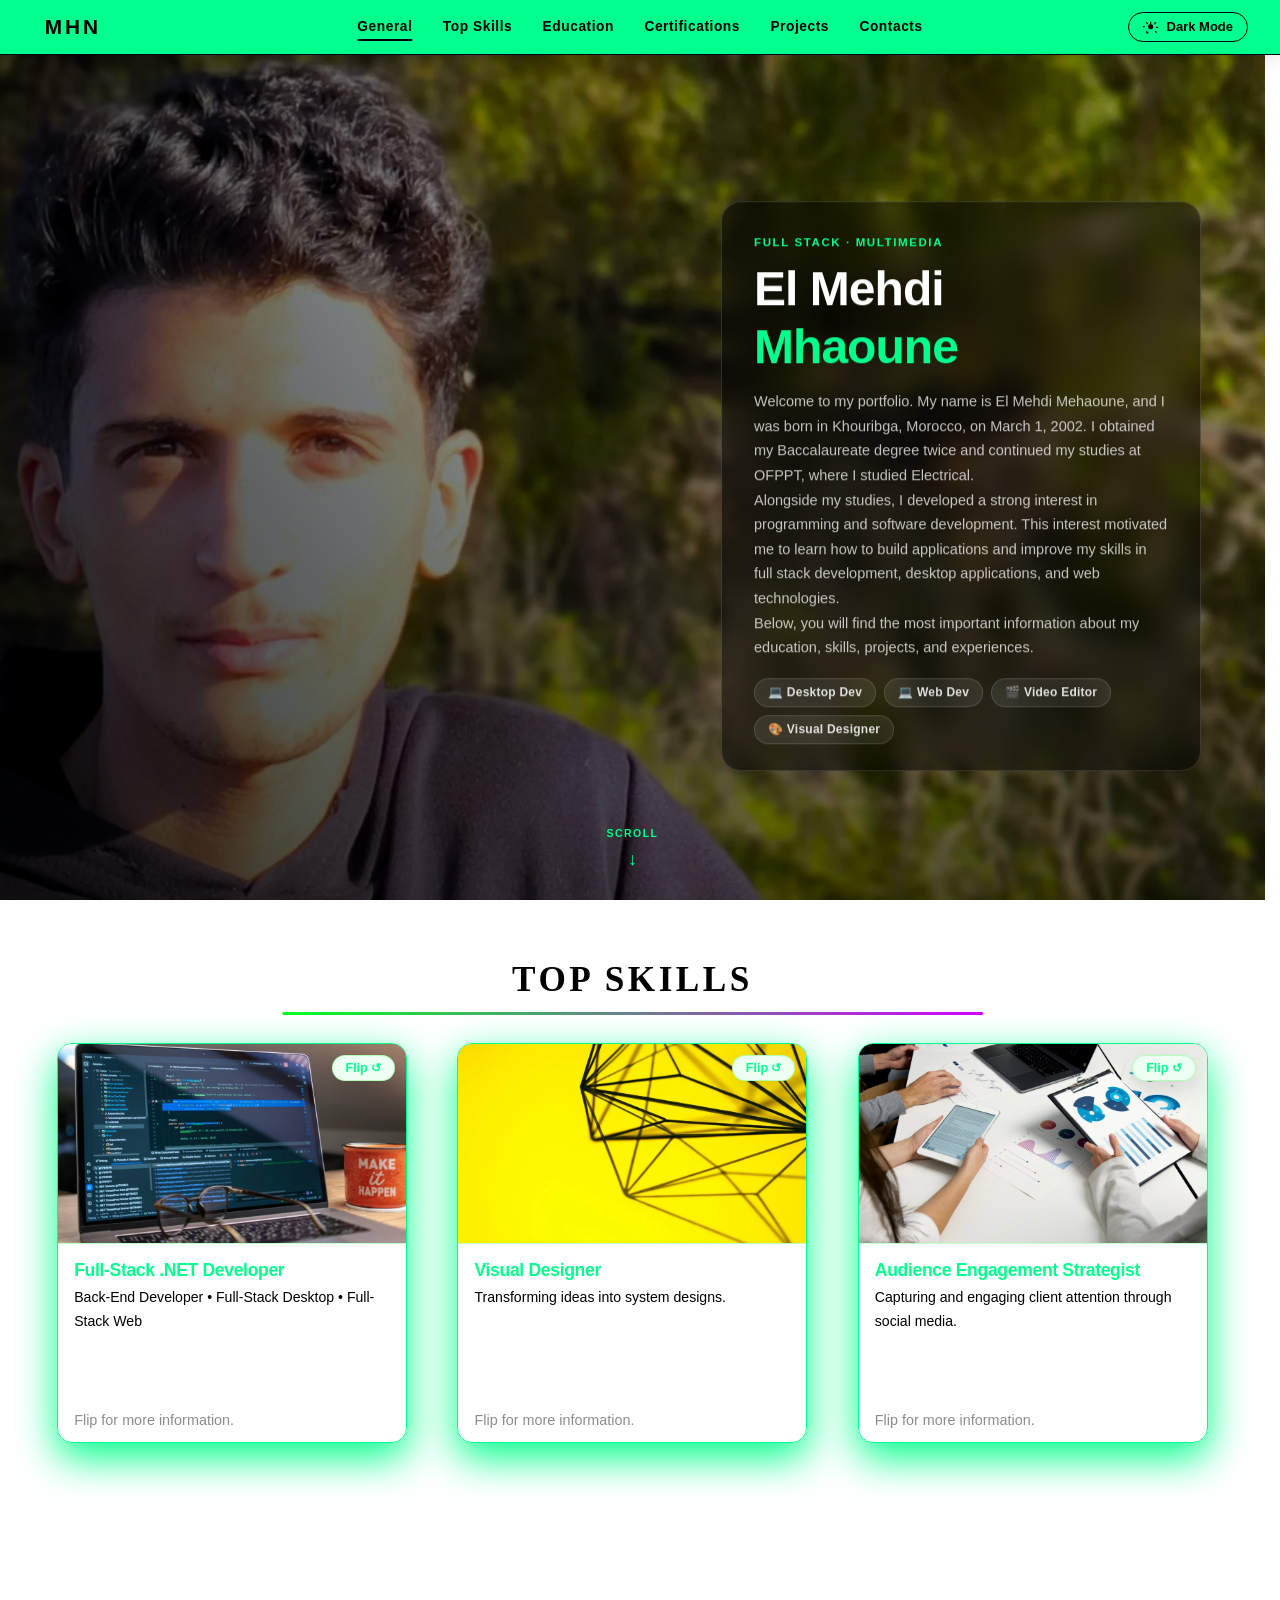
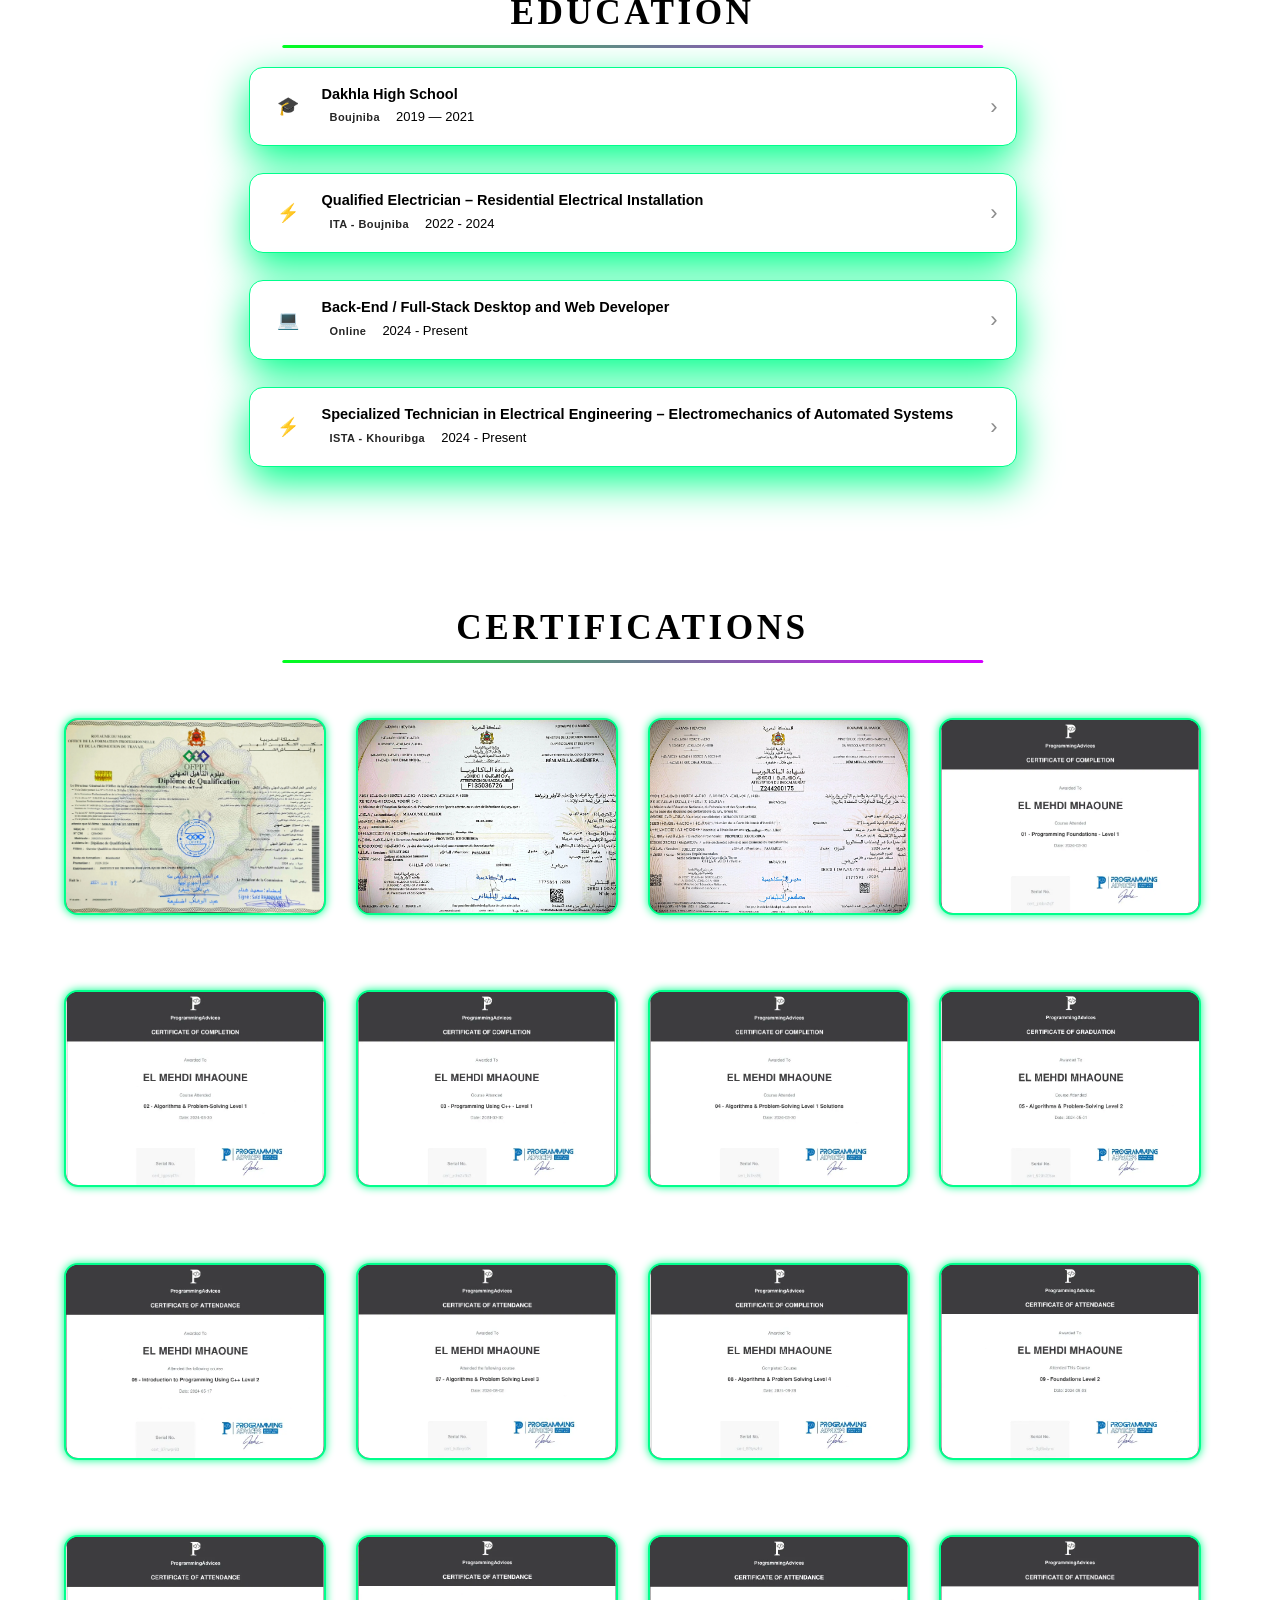
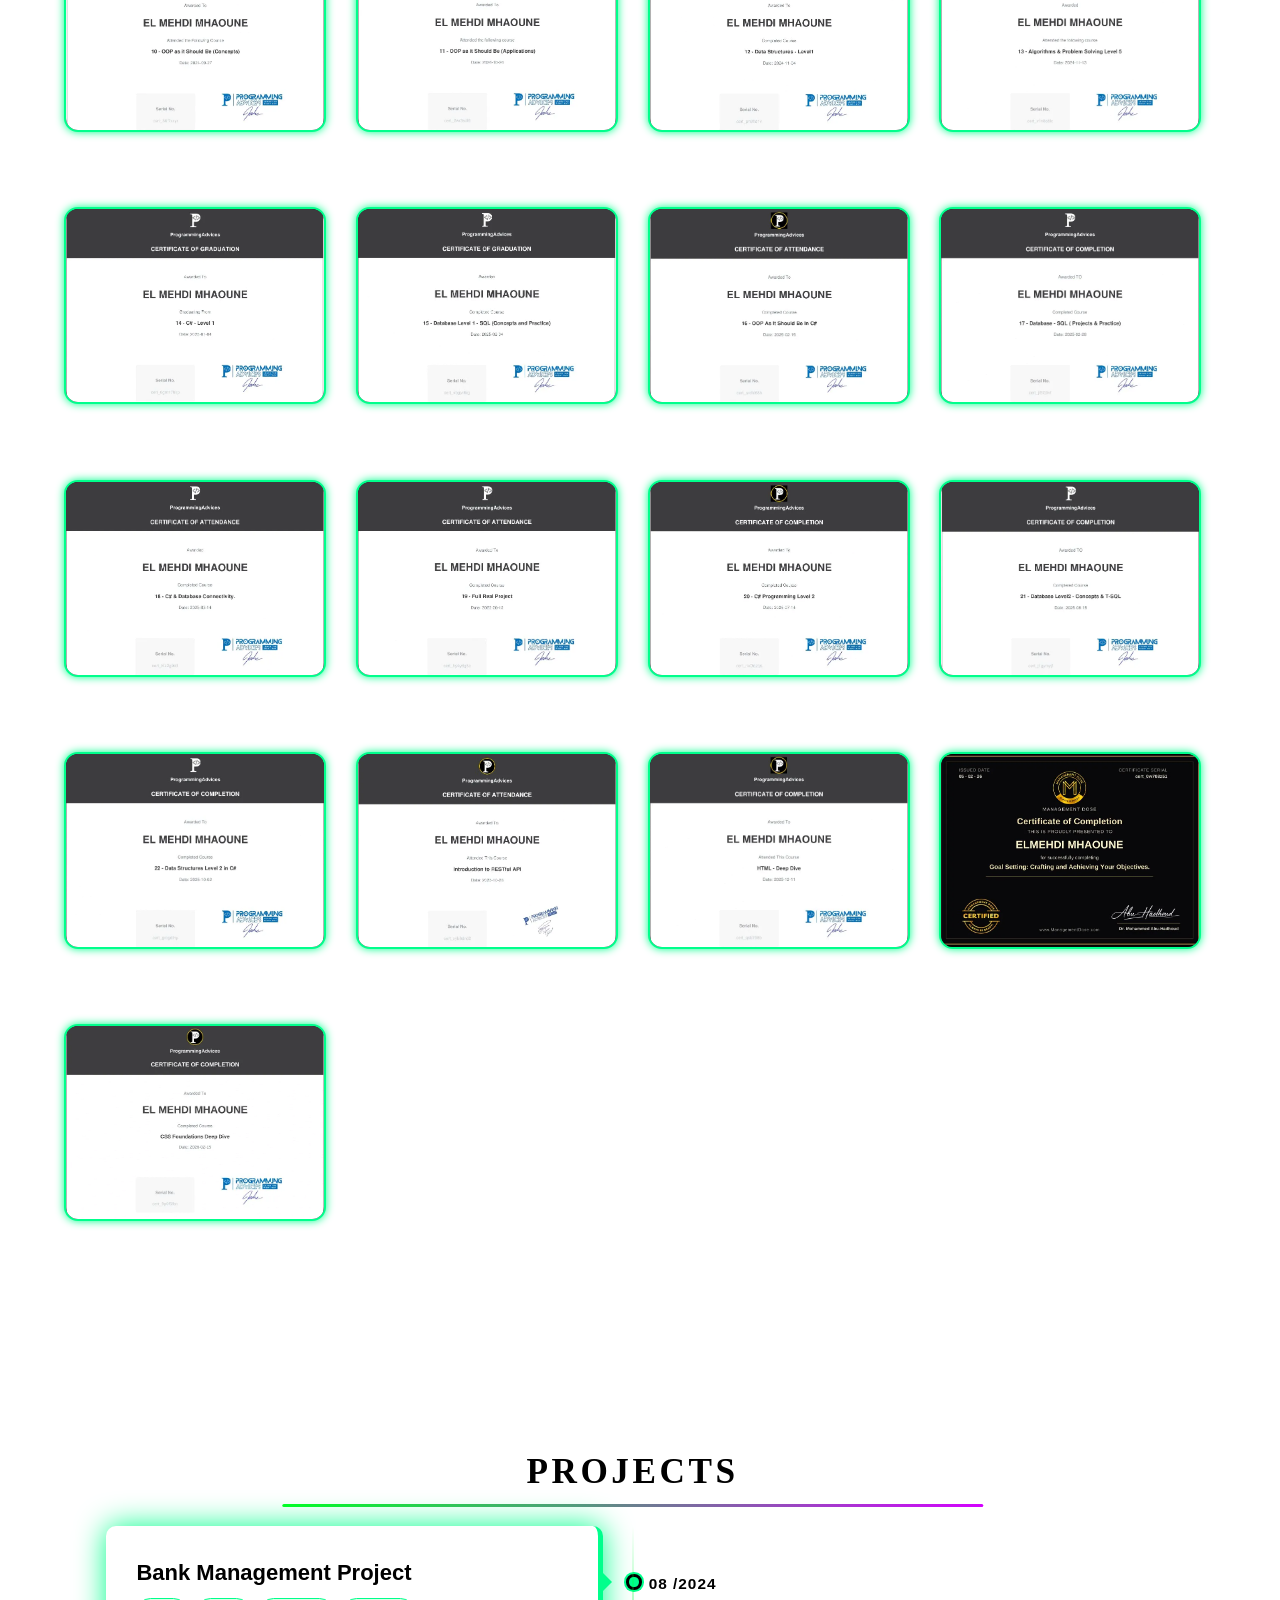
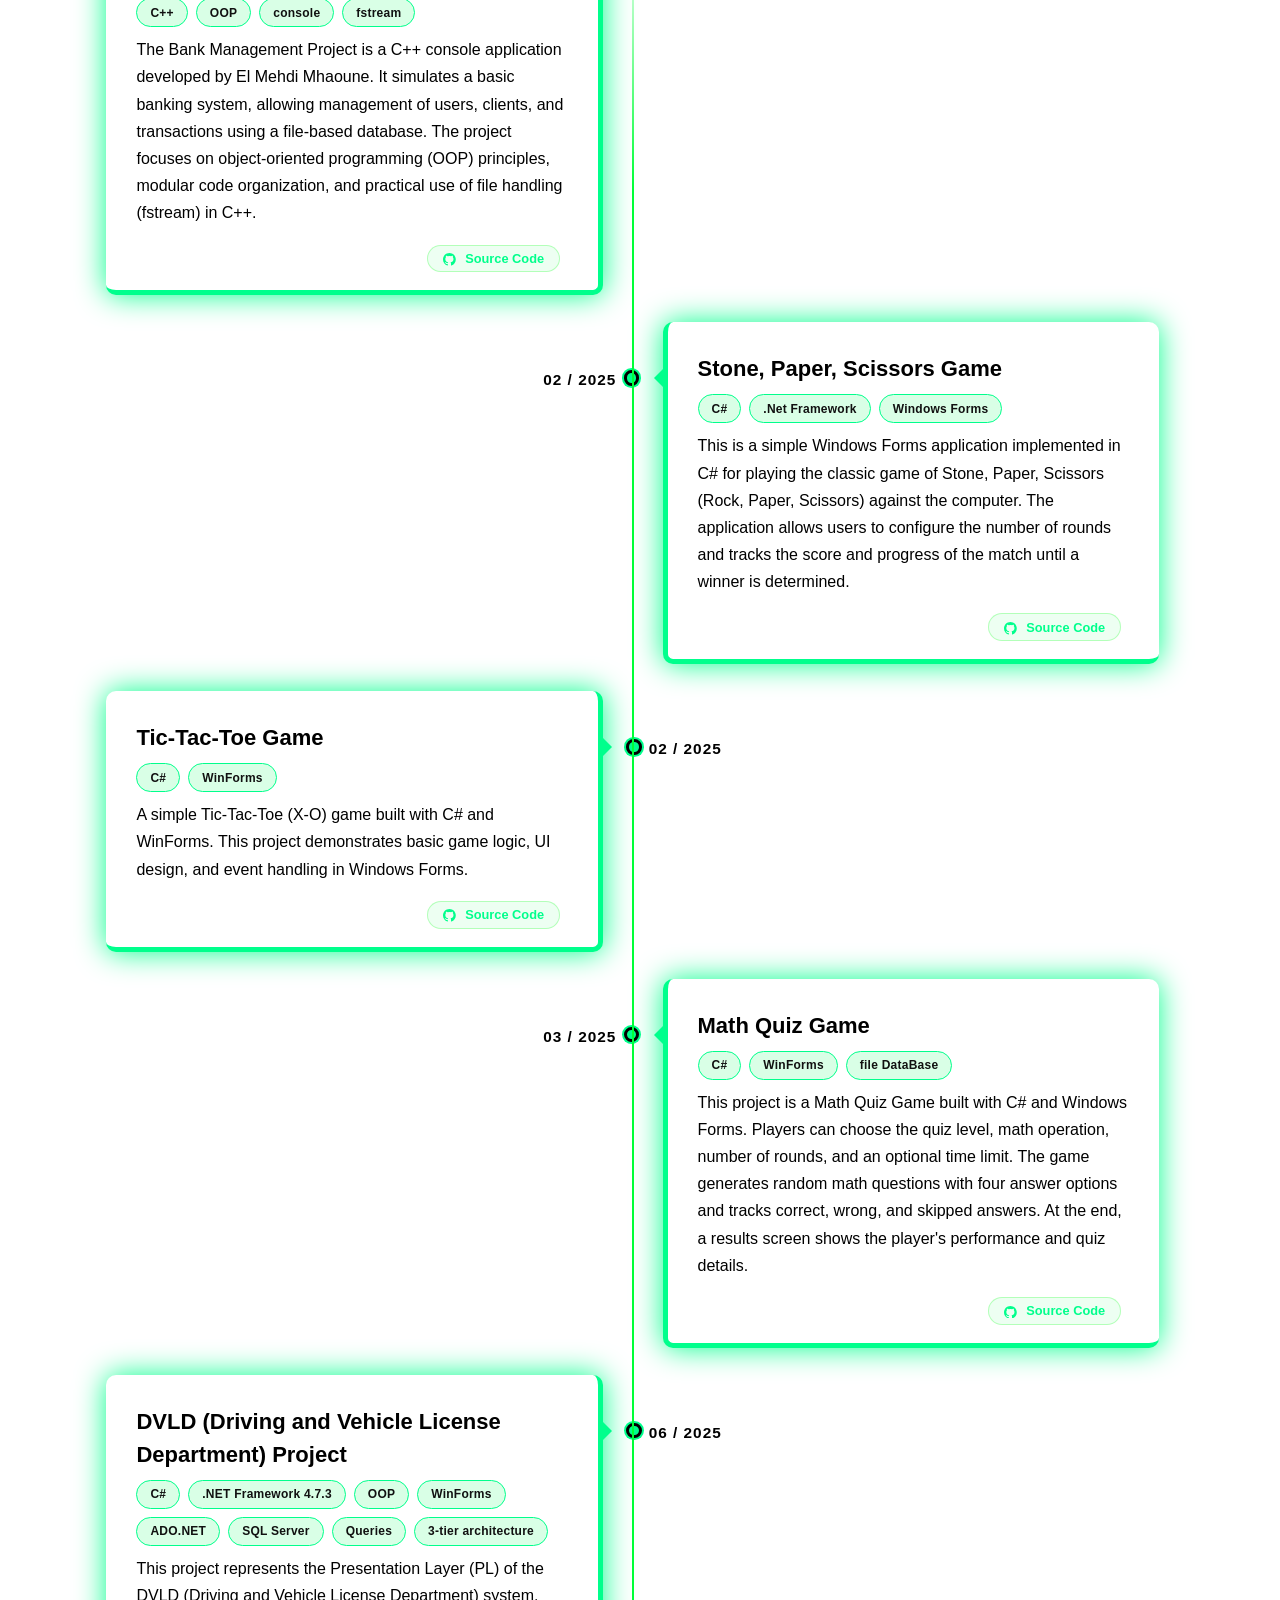
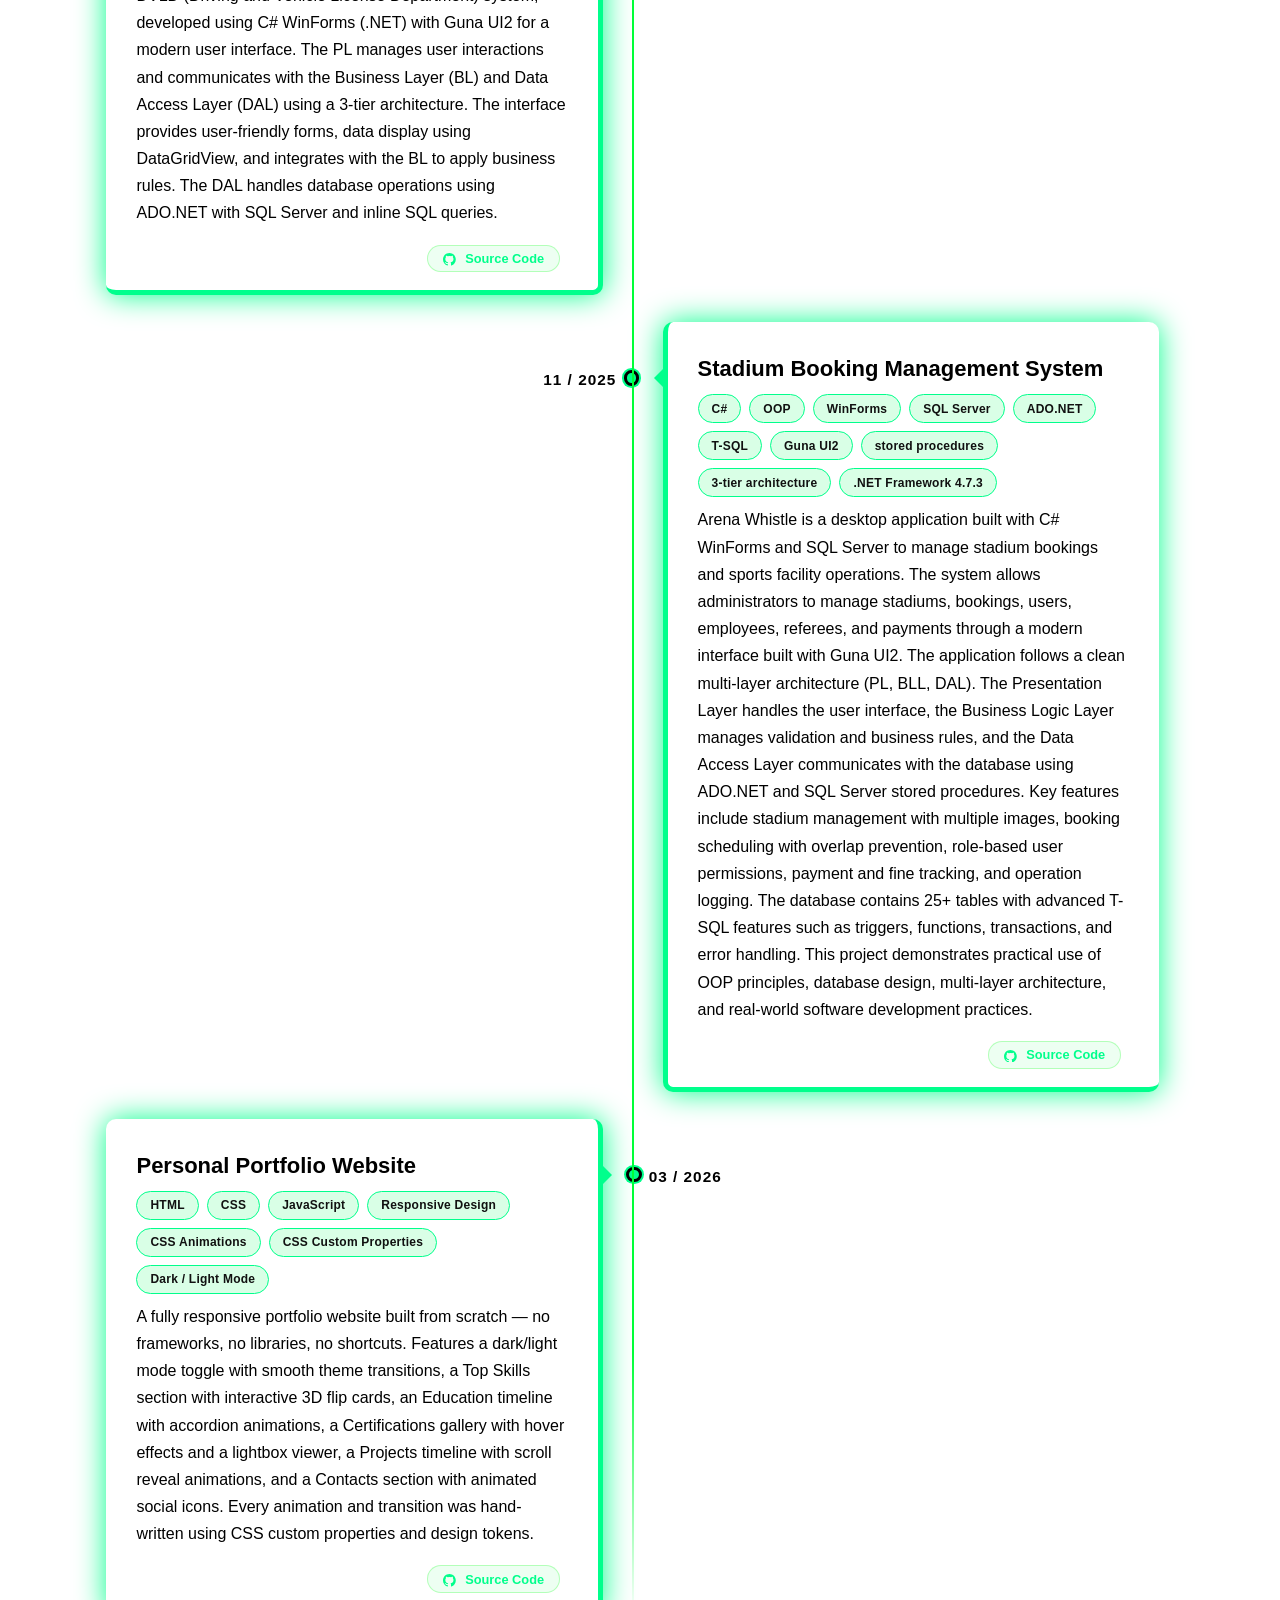
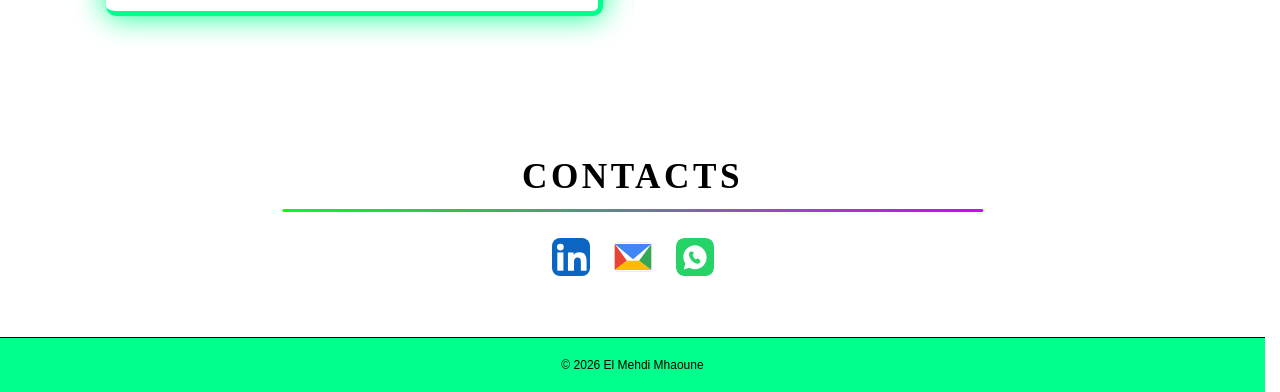
==== commit bd73ed14: "Adding my Ofppt Certification and add my Portfolio web site as project" ====
--- a/index.html
+++ b/index.html
@@ -468,6 +468,41 @@
       <section id="certifications" class="certifications">
         <h2 class="section-title">Certifications</h2>
         <div class="gallery" aria-label="Curated image grid">
+          <!-- Ofppt Ita Certification -->
+          <figure class="tile">
+            <img
+              class="thumb"
+              src="./Images/OQE.webp"
+              loading="lazy"
+              alt="Skilled Worker in Electricity – Electrical Installation Option"
+            />
+            <a href="#" aria-label="Open 0"></a>
+            <figcaption class="caption">
+              <span class="meta"
+                ><span class="chip"
+                  >Skilled Worker in Electricity – Electrical Installation
+                  Option</span
+                >OFPPT ITA – Boujniba</span
+              >
+            </figcaption>
+            <div class="tile-description" hidden>
+              <h3>Diplôme de Qualification (Qualification Diploma)</h3>
+              <p>
+                During my training as a Skilled Worker in Electricity –
+                Electrical Installation at Institut de Technologie Appliquée
+                Boujniba Khouribga, I developed strong technical skills in
+                reading electrical diagrams, installing and wiring low-voltage
+                systems, setting up distribution panels, and working with single
+                and three-phase circuits. I also gained practical experience in
+                fault detection, maintenance, and safety compliance following
+                Moroccan and international electrical norms. In addition, I
+                built solid professional skills in teamwork, planning, and site
+                coordination, making me fully prepared to work in residential,
+                commercial, and industrial environments.
+              </p>
+            </div>
+          </figure>
+
           <!-- BAC Lettre -->
           <figure class="tile">
             <img
@@ -1675,6 +1710,43 @@
               </div>
             </div>
           </div>
+
+          <div class="timeline-item left">
+            <div class="timeline-text">
+              <div class="timeline-date">03 / 2026</div>
+              <h2>Personal Portfolio Website</h2>
+              <div class="TMcard-tags">
+                <span class="TMtag">HTML</span>
+                <span class="TMtag">CSS</span>
+                <span class="TMtag">JavaScript</span>
+                <span class="TMtag">Responsive Design</span>
+                <span class="TMtag">CSS Animations</span>
+                <span class="TMtag">CSS Custom Properties</span>
+                <span class="TMtag">Dark / Light Mode</span>
+              </div>
+              <p>
+                A fully responsive portfolio website built from scratch — no
+                frameworks, no libraries, no shortcuts. Features a dark/light
+                mode toggle with smooth theme transitions, a Top Skills section
+                with interactive 3D flip cards, an Education timeline with
+                accordion animations, a Certifications gallery with hover
+                effects and a lightbox viewer, a Projects timeline with scroll
+                reveal animations, and a Contacts section with animated social
+                icons. Every animation and transition was hand-written using CSS
+                custom properties and design tokens.
+              </p>
+              <div class="timelineButtonContainer">
+                <button id="PSC_Btn">
+                  <svg xmlns="http://www.w3.org/2000/svg" viewBox="0 0 24 24">
+                    <path
+                      d="M12 0C5.374 0 0 5.373 0 12c0 5.302 3.438 9.8 8.207 11.387.599.111.793-.261.793-.577v-2.234c-3.338.726-4.033-1.416-4.033-1.416-.546-1.387-1.333-1.756-1.333-1.756-1.089-.745.083-.729.083-.729 1.205.084 1.839 1.237 1.839 1.237 1.07 1.834 2.807 1.304 3.492.997.107-.775.418-1.305.762-1.604-2.665-.305-5.467-1.334-5.467-5.931 0-1.311.469-2.381 1.236-3.221-.124-.303-.535-1.524.117-3.176 0 0 1.008-.322 3.301 1.23A11.509 11.509 0 0 1 12 5.803c1.02.005 2.047.138 3.006.404 2.291-1.552 3.297-1.23 3.297-1.23.653 1.653.242 2.874.118 3.176.77.84 1.235 1.911 1.235 3.221 0 4.609-2.807 5.624-5.479 5.921.43.372.823 1.102.823 2.222v3.293c0 .319.192.694.801.576C20.566 21.797 24 17.3 24 12c0-6.627-5.373-12-12-12z"
+                    />
+                  </svg>
+                  Source Code
+                </button>
+              </div>
+            </div>
+          </div>
         </div>
       </section>
 
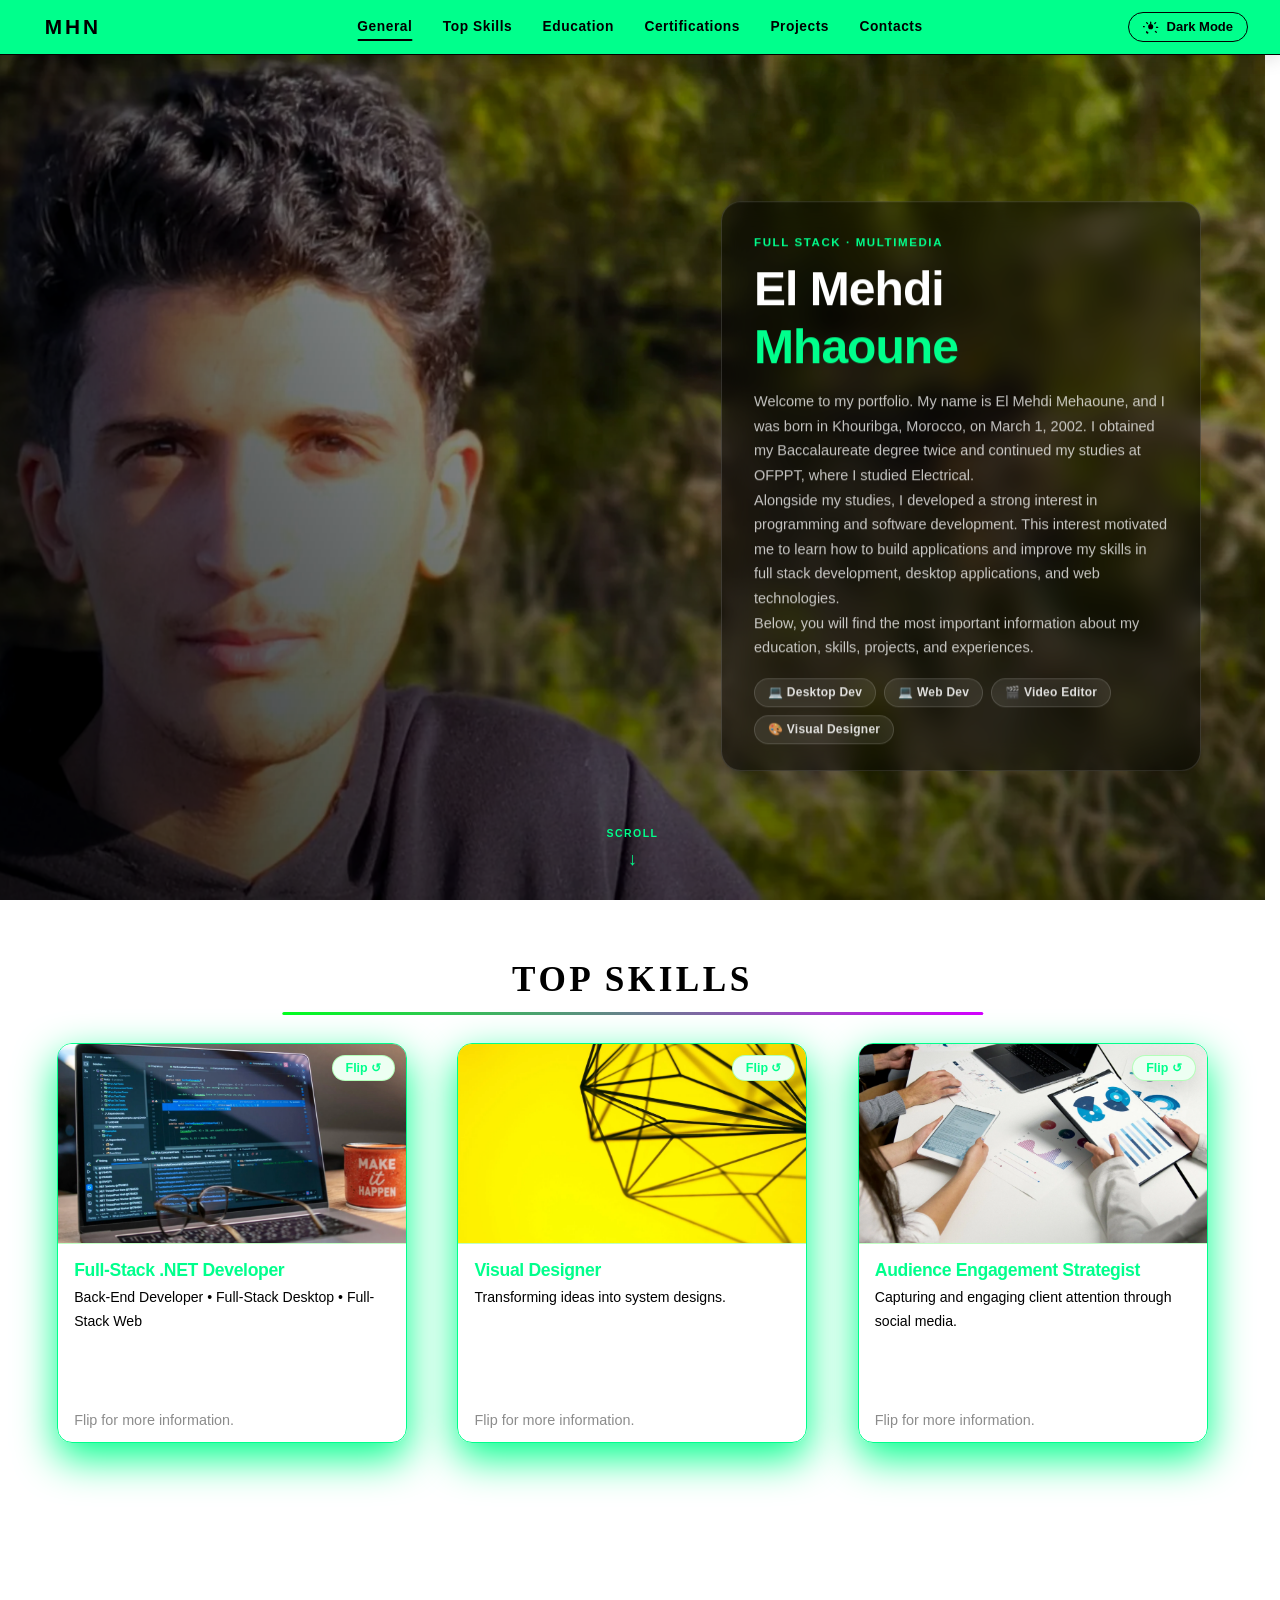
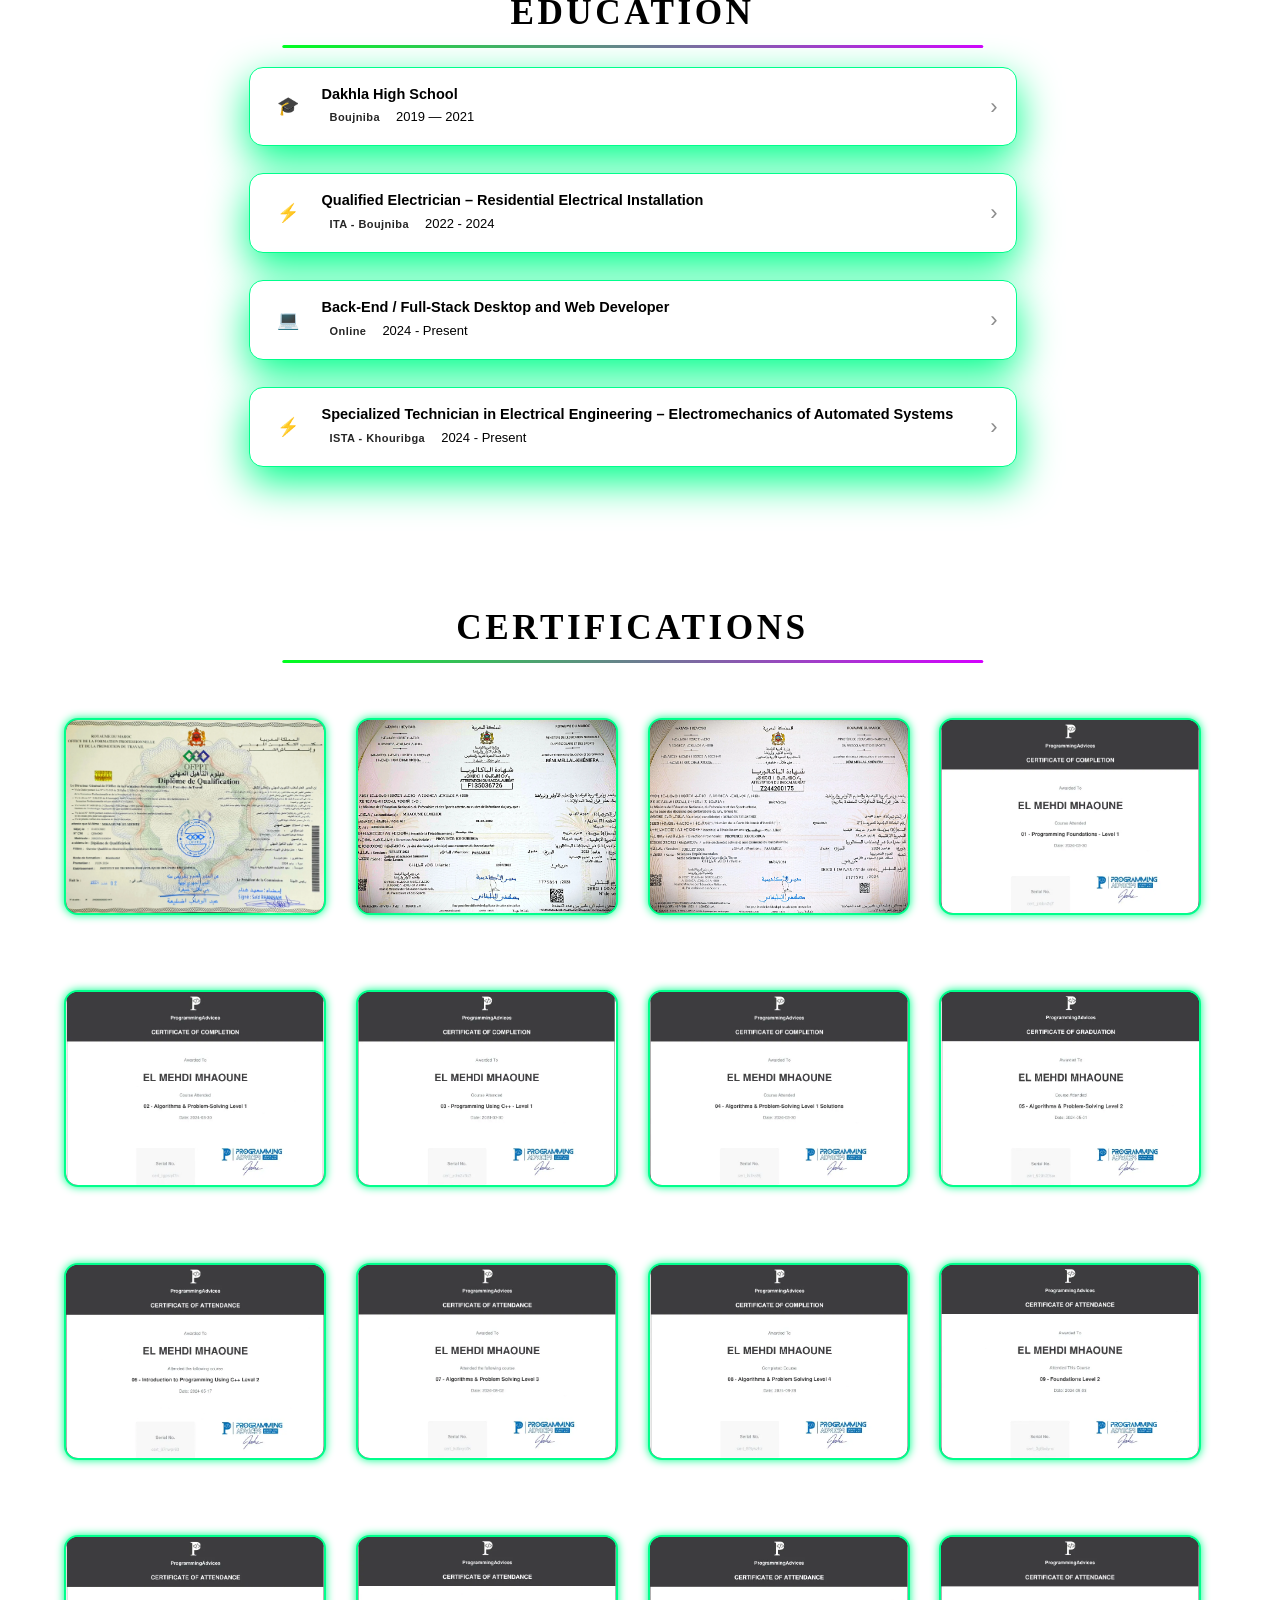
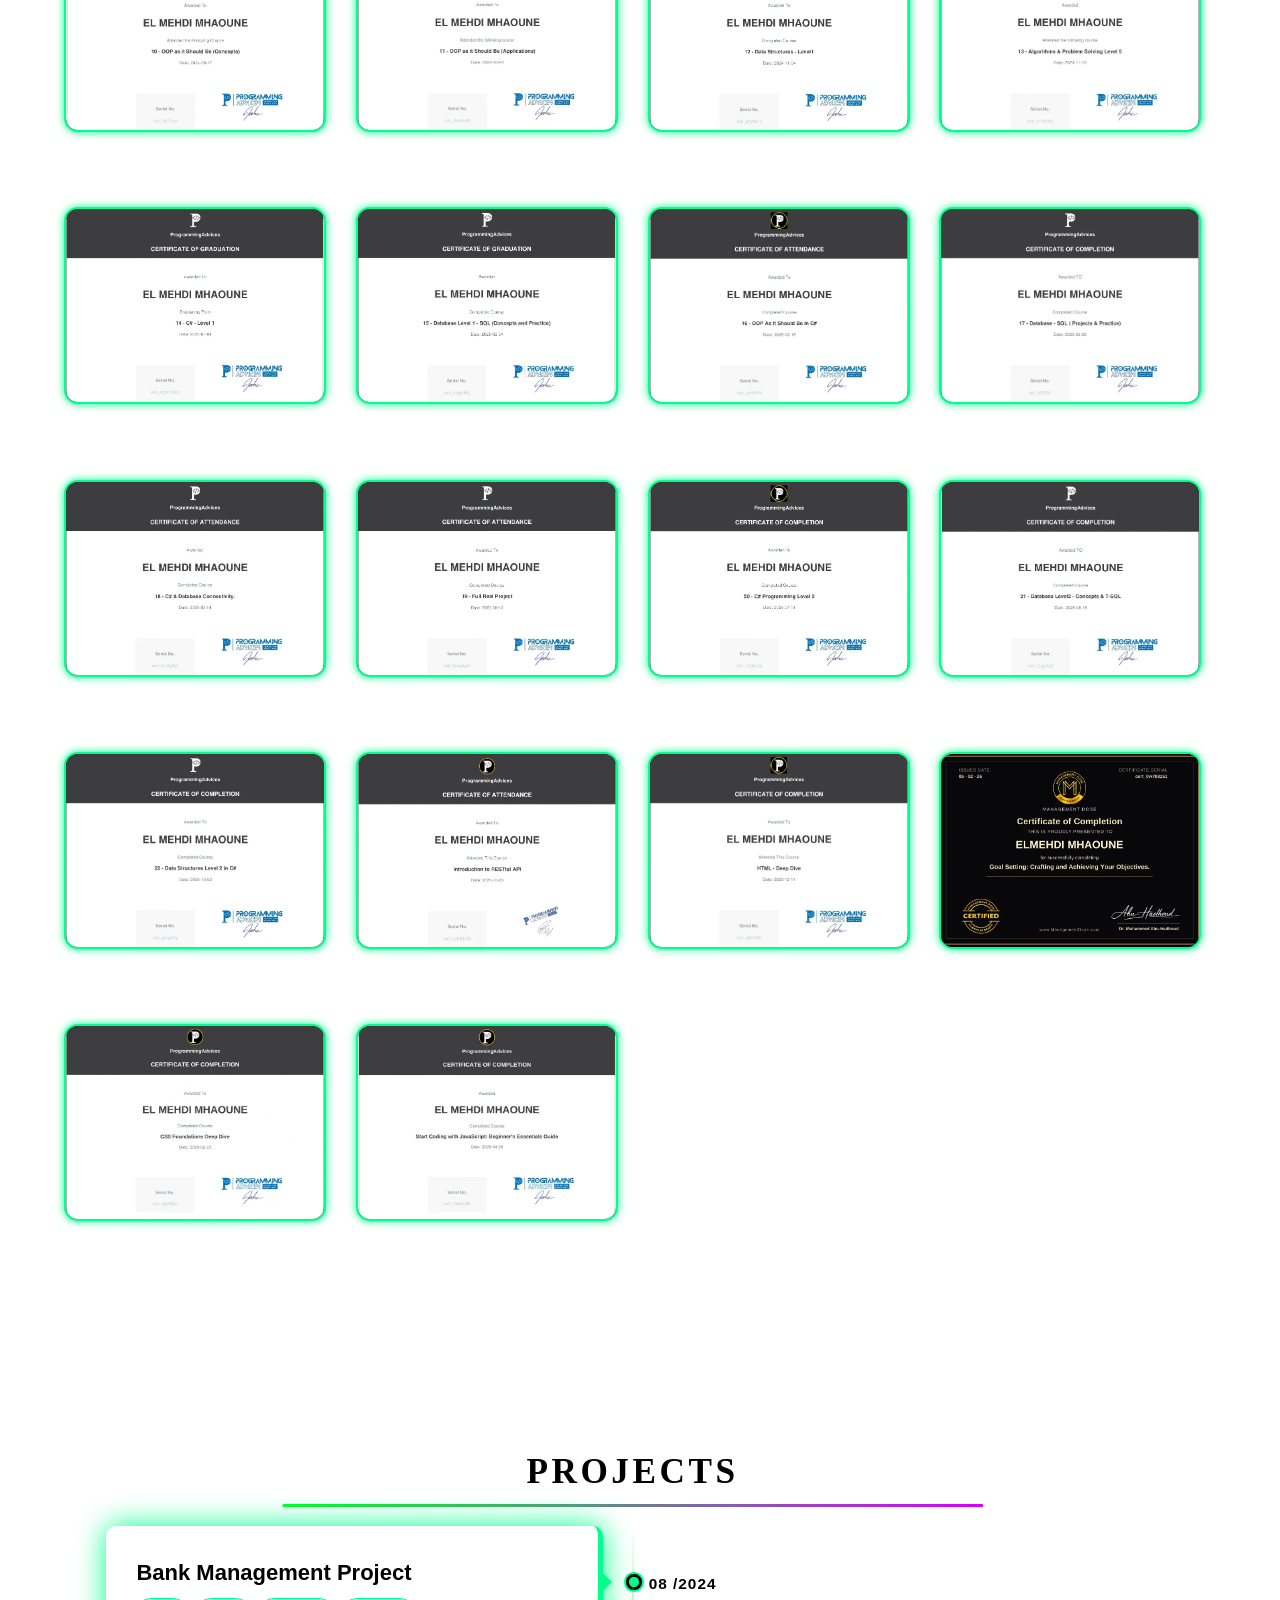
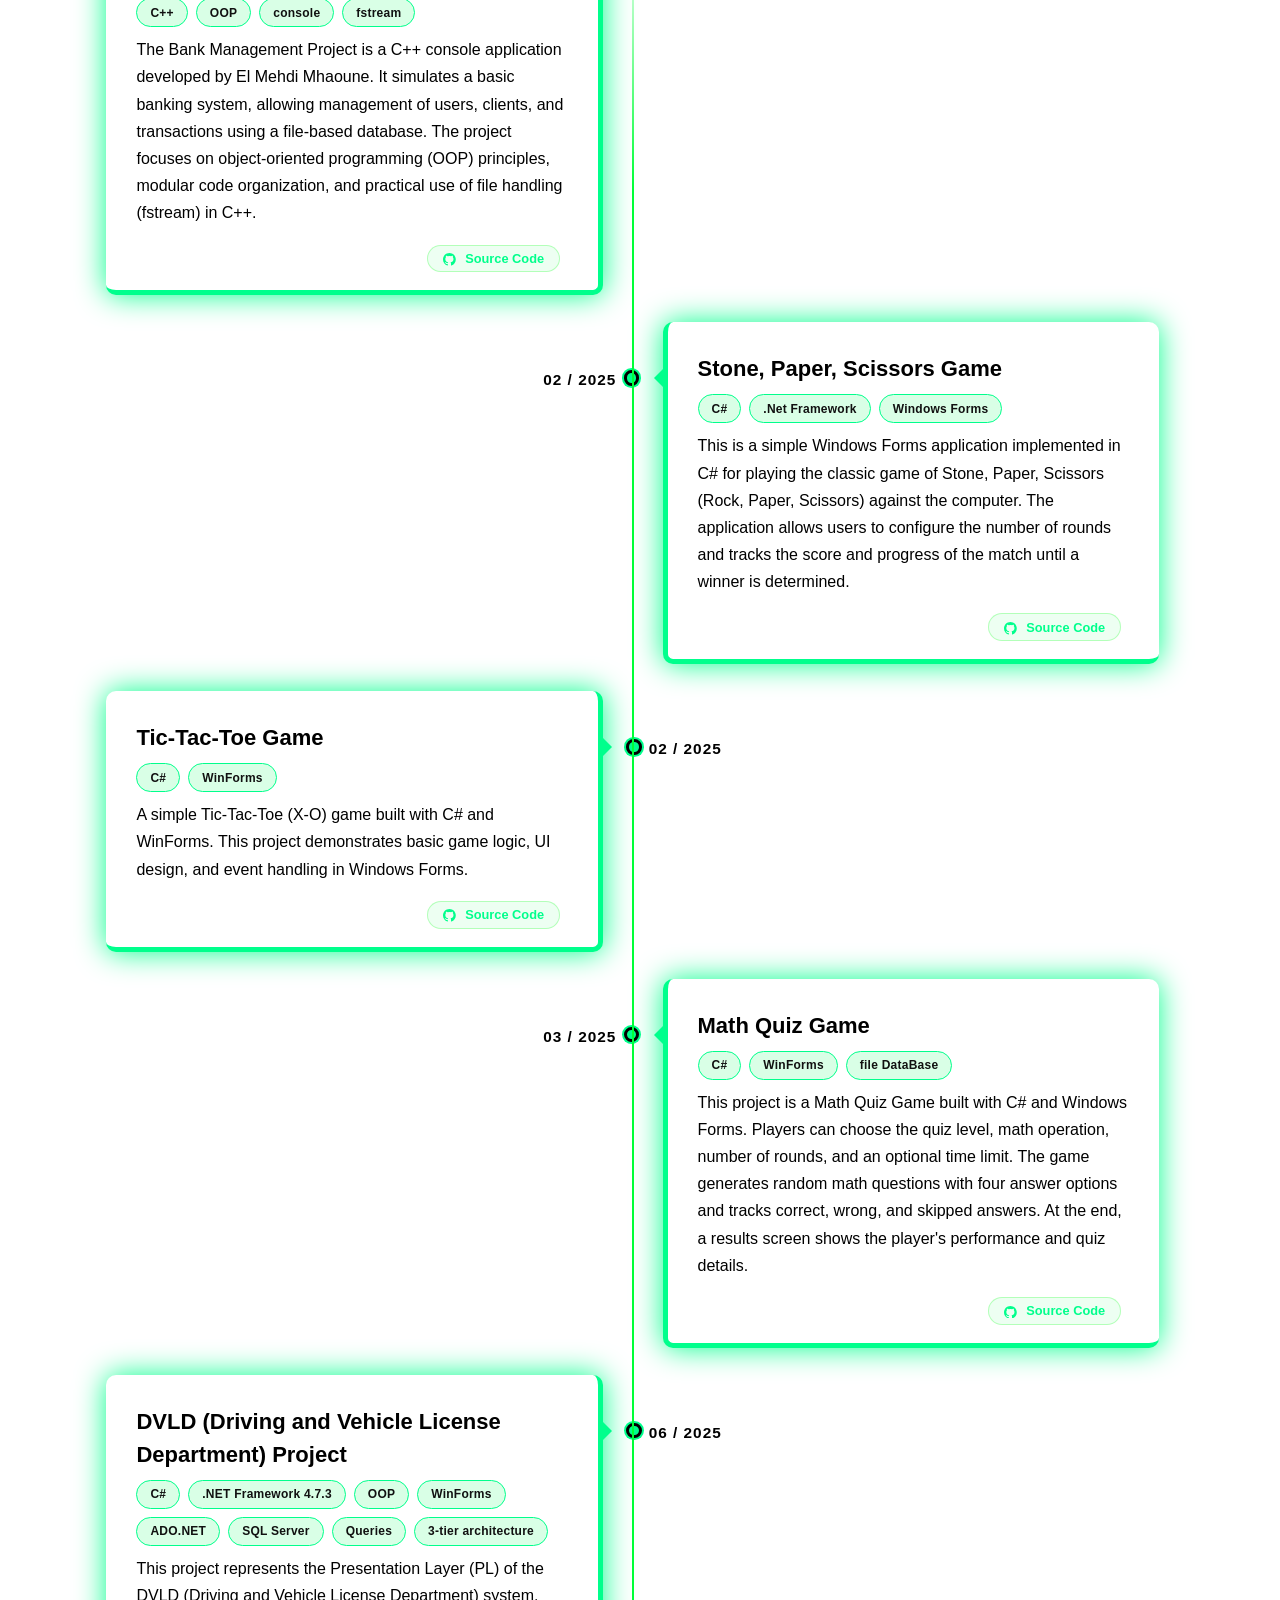
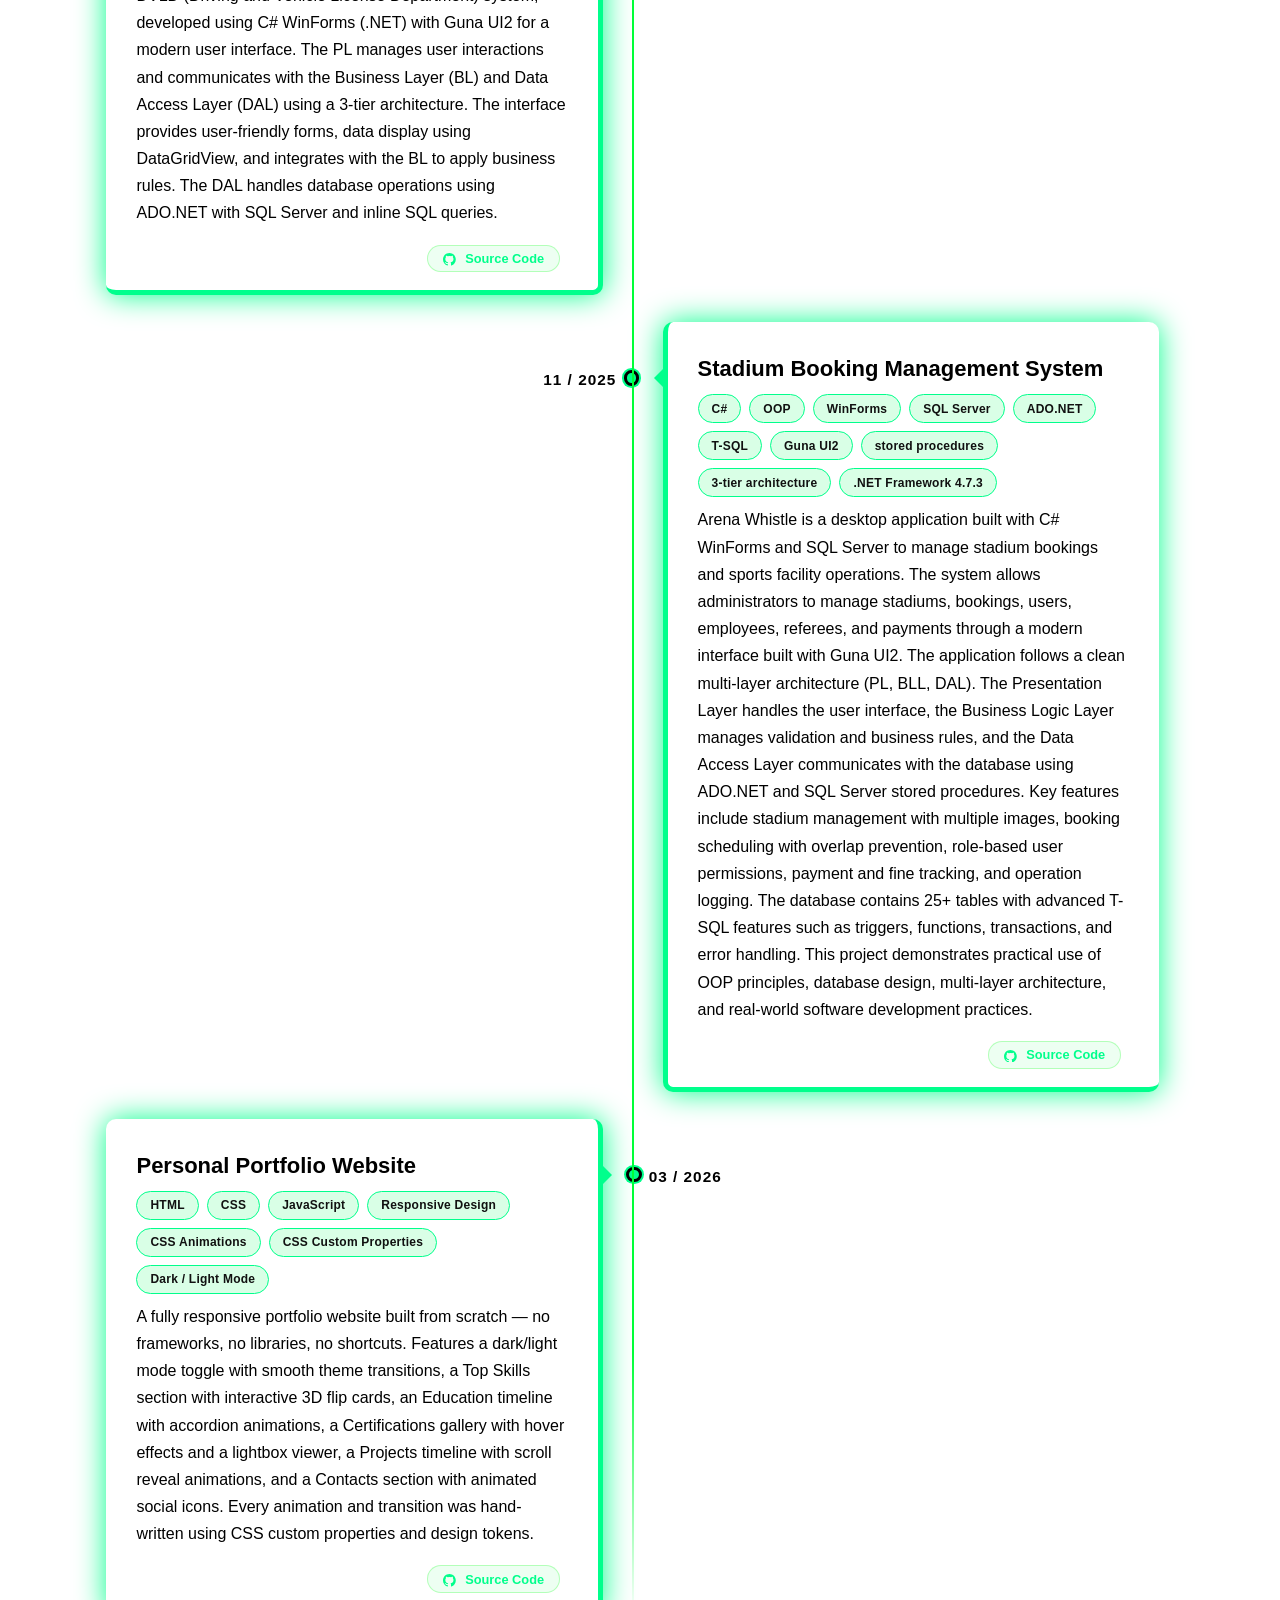
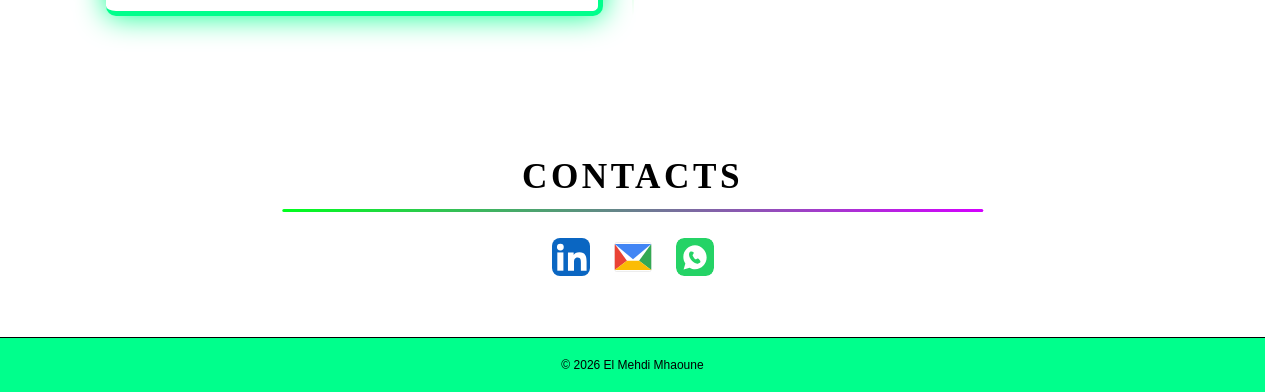
==== commit b34265c6: "Update JavaScript course section" ====
--- a/index.html
+++ b/index.html
@@ -1480,6 +1480,39 @@
               </p>
             </div>
           </figure>
+
+          <!-- Course JS -->
+          <figure class="tile">
+            <img
+              class="thumb"
+              src="./Images/course_js.webp"
+              loading="lazy"
+              alt="JavaScript – From Fundamentals to Advanced"
+            />
+            <a href="#" aria-label="Open JavaScript Course"></a>
+            <figcaption class="caption">
+              <span class="meta">
+                <span class="chip">JavaScript</span>
+                Programming Advices
+              </span>
+            </figcaption>
+            <div class="tile-description" hidden>
+              <h3>JavaScript – From Fundamentals to Advanced</h3>
+              <p>
+                A comprehensive self-study journey through modern JavaScript,
+                covering core fundamentals such as variables, data types,
+                control flow, loops, functions, arrays, and objects, as well as
+                advanced topics including ES Modules, Classes and OOP, Promises,
+                async/await, and the Fetch API. I also explored browser-specific
+                concepts like the DOM, BOM, Web Storage, Cookies, and IndexedDB,
+                alongside practical skills in event handling, form validation,
+                security basics, and real API integrations through demo
+                projects. The curriculum concluded with DevTools, Regular
+                Expressions, and 10 extra hands-on projects to solidify
+                real-world JavaScript development skills.
+              </p>
+            </div>
+          </figure>
         </div>
       </section>
 
